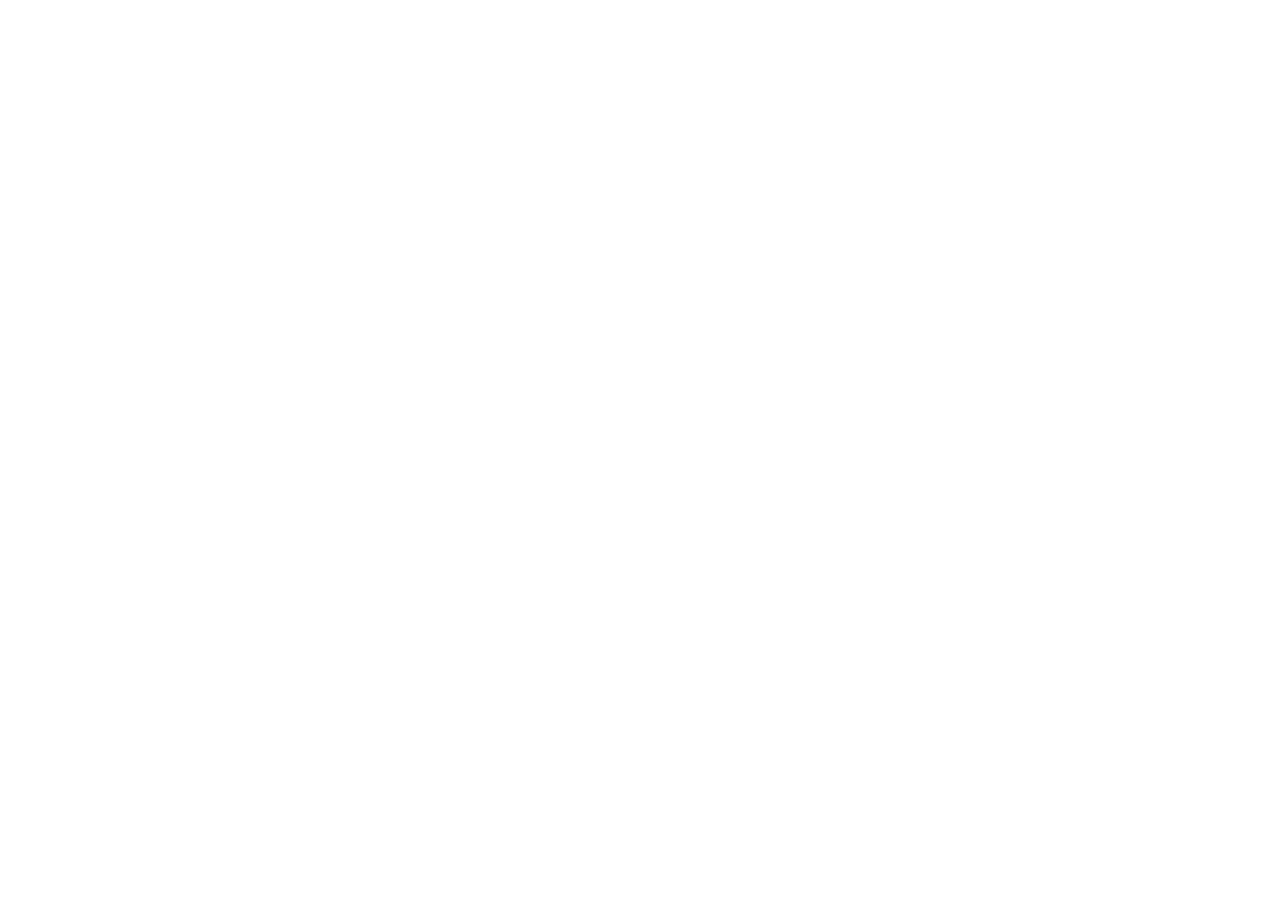
==== index.html @ 7e4ba669 "Updation of the view protocol." ====
<!DOCTYPE html><html lang="en-US"><head><title>Just a moment...</title><meta http-equiv="Content-Type" content="text/html; charset=UTF-8"><meta http-equiv="X-UA-Compatible" content="IE=Edge"><meta name="robots" content="noindex,nofollow"><meta name="viewport" content="width=device-width,initial-scale=1"><style>*{box-sizing:border-box;margin:0;padding:0}html{line-height:1.15;-webkit-text-size-adjust:100%;color:#313131;font-family:system-ui,-apple-system,BlinkMacSystemFont,Segoe UI,Roboto,Helvetica Neue,Arial,Noto Sans,sans-serif,Apple Color Emoji,Segoe UI Emoji,Segoe UI Symbol,Noto Color Emoji}body{display:flex;flex-direction:column;height:100vh;min-height:100vh}.main-content{margin:8rem auto;max-width:60rem;padding-left:1.5rem}@media (width <= 720px){.main-content{margin-top:4rem}}.h2{font-size:1.5rem;font-weight:500;line-height:2.25rem}@media (width <= 720px){.h2{font-size:1.25rem;line-height:1.5rem}}#challenge-error-text{background-image:url([data-uri]);background-repeat:no-repeat;background-size:contain;padding-left:34px}@media (prefers-color-scheme:dark){body{background-color:#222;color:#d9d9d9}}</style><meta http-equiv="refresh" content="390"></head><body class="no-js"><div class="main-wrapper" role="main"><div class="main-content"><noscript><div class="h2"><span id="challenge-error-text">Enable JavaScript and cookies to continue</span></div></noscript></div></div><script>(function(){window._cf_chl_opt={cvId: '3',cZone: "www.canva.com",cType: 'managed',cRay: '8dfeb861981366b7',cH: '5Q1yPxjd6Ij1skiAgdLjHtS9f72QFOUbetEN8_E87Vo-1731164928-1.2.1.1-Ki1f0onkmFJ2LS7KyDkL9NTOvhHpt9qau1kHZGEQvRvl4ut.CPUkETpW8emLTZNM',cUPMDTk: "\/design\/DAGV-_-PplA\/Kie89q4tiV_HEOdzH-gvRw\/screen?__cf_chl_tk=guaJ4.x_miNrZHcGaSMpLXNODY3u.UbsBXE0jAxu.ds-1731164928-1.0.1.1-8rQtjcudk53BriyjLlIofa1qw3bZMqkjqaxxUOzh8vg",cFPWv: 'b',cITimeS: '1731164928',cTTimeMs: '1000',cMTimeMs: '390000',cTplC: 0,cTplV: 5,cTplB: 'cf',cK: "",fa: "\/design\/DAGV-_-PplA\/Kie89q4tiV_HEOdzH-gvRw\/screen?__cf_chl_f_tk=guaJ4.x_miNrZHcGaSMpLXNODY3u.UbsBXE0jAxu.ds-1731164928-1.0.1.1-8rQtjcudk53BriyjLlIofa1qw3bZMqkjqaxxUOzh8vg",md: "n1UIzeuGA0u3tIip32TlkyC6iGDktt9b3kXNTgiSskc-1731164928-1.2.1.1-pYVFJVMqBN.yRe7nBypiFpI.ZiMgbI37_H0_TG2hd6.0yS8TkOM63r4rDCwZGA5M40vlxAuIztxl5_2_li9r0KaMVpJakZPpkrp11na7FflbbWMNYSyz3oO.u7Qrq2BZS.KrFQWBO9FD0RA_UUxhbX6wZOGbODc93Tr3JSdSy7R1EqRAvxLj60oFYelRCA4yh2DwlD6FaKeEitJ2bPQKlJLjm6Z6TfN0bpjDzu4ACM0g_hjiZn8eNQLncopmfEuLnRjwmk.egvSG.wxijqB5SYiwroRbBzXPqreY.auLtyXGxW49HPX_9pcaMxvya.peCPA0UgqXZTvMoLg8rQwnu9dC_p55ANz9IWwWKkobbYEX9joV0N496GYmg.c5Wisd_XUM8UhKhv.DZedJCgVhQee258Tk4eKGroReuxjAN7BNnlJfyw9GkcOVqh8Uq0lfajWQZj8PIlBdYB.0mFKfvQYlAKQ6hp02CREv9VbrtE6TVU1GVr8ZSIbhBrSITkQw1OAN7aYVxdpvGapbRFA3V37W__ole5Dk1HCNfFhekdYBuJ0oS0o7UymAJfB9gsDOgoB3rNaoiDL5NXpNR0znA1iSFOOHrO.wJYXXHdRiK6h1p9Zm0fYmO.h4LPg_oBfp8sMvhWcQsS3xr.41incC12dwsF1gilW7qkFC13ncOeagwqXtaAk2jZkd_jIaT1V4CnEx6GxqmtFb2YQzy32vTulsgh_7oW1O_dJF_Z0wI8HEzwYy_UXalZwAoZlSnxCpnoG5DtnSzPRbCWOnxKiM9zkwBg_Q64g.YboKxsx4Kth9YrUABq7YokUjIYuw3_jMN82Pdt2cvglnpDlMz2u4UKvzq8ZP95xNLenhduun0LU9iQB2av3trjoPfIYfNdqy3f.j9PhHp4mnsFzmIPB.17y5r2CxMGTVxzbR0zUs2kXFsi8ahAEEeNmF1fU8UE2NPgz8v3po5RRtcyH7ExiK_K36fdB.kqVl.EyH20dFCjjD7p7DZRiV2bjyayu.w5LiR8_LXzGpMFcyMV7xD_rFON81O9si41uJaZOMTEvIj46PaoIDNQURTAHO0s2DdbwVh7Lt3EZI8WEzNiL0B6LlJK5E864R4nZGCHLGRp6.aSlN4OwJzvkQG_1M4q_H6Gqk9Rwmk12vBPOQzSmW_QDt2TUOXLOuXGKJu_y..raIRrGKiAMUOAyZi73QNHTj4d_OK50bvDiDZlHVgz760K6_FnXchbRTCm0jYgsi3R68nhx5OfGAEbaEAqu_FHggbXU0KEgrt.mdOjcOzLJ9CrjqqY9egVGsbfzRrePeciV7a6yY3j6hmHConb31dzQYHCu7DMeOYbUlToTi_Y2oRZ9WQ5hcBQUDDsdZ.X1b2zZvV4YQQAeldgQNAaasGXvM8i7YL5XBtn67mZVFhkDqZTV4LTTlOZ85SNHRUr2lS7zeOXlonTvwK3YXT7mbqMaC_FIt5e.T3hTxE7L16WyWeMJsuukiQEpzT3ggH_NDiYOeka58TNhcRg_f0gWt_UBjEYWezGWoPY.Zd6a6KMRwycuMrGiJKGxZPQQwGKYkjoiCwkoRcfBrsjR4k0mbrhyLm.ih6nsa4ApX7LrVKGc17pGCbLWQ0tJ_Fbqana.QiVxVzaRzE3Gso_HQKsYUaE3MqdJtCD7kxRvgfqHTNaERFFWYsJQA46Lix6xqLx7SU4OG5jaEnsldATlrFLgMGq6Dm8U5ZrA8zwBAQSHvCDB66Md6eq_Suyq6.LM3P7O0Grhg3udyqEl7LuP3vmqcdYib1Ya0PzJ3meTTsA7W6MQyMKprFrnYTK6bzAkfIm367XF5x1UVMtPAvnMABvfbTeJc1PUXooxfn4A7L4xqewMva7oVk0KVnoGIvGeykclj4Z.bRvYUku0.fW0tydKOZN40Wy81qhNW7YAg67NFSTupier8lfobkZ8uZZXEuTcrTg11YSnNwfQ4IoXfSuEQTUTX67ReuRFbB91HBi9YdlPlpy4fGaC0oQOB4KoUkjPMwUL6sgpl5tJtIo2nVc3oTQXnbis_X.TiWrL5JkFNcNnsAOFJ5Llnsf1BCLr4E010jIyKWX4Mw17CO6UaOkWewUIN32yj.WO65ZyXahCnr8GSj.[base64].H9fooBg9sPVlhkTHOiupSzGwG0fCkpW5.op873v9IseinDjbO52vjch6DK21xBGo82QRBVEuwlRes9AixyM89kgWuJtyOwqejoxdSXw2m5Ohc7rNI5L9C7EMLdwgFg0kqNd0uDGlqzL9ZD5G0moESyunb.AHANFrbRKvKp.[base64].tZhmh_myVrFCBUVWBNsnv8lYZA34Uwk4yG_LzgwcBgUFgxiwZ1kU_B0dfD3YV7pNmV9dNFNuNjoWJ7W6IJUIgyjVn3hRktYjpZLwfolu.9K7hUfgmkRqRVlbI3Kpj19YVvxOnNf9Tw.wOHHayyPlj2EdCYvREcXzbx08Ms4wI5xBfwkjkJ5miuZPaDXYzQBbdNKvCD6QKdJNZ3K_Lqg7rCrFPDIrEniwsb0vVYA",mdrd: "0S_YHWHYMqdSZVxiX_XZSECAinKntRGMU8FhZp_wjw8-1731164928-1.2.1.1-42VRsd05Do1vtacuUao75tsUMPaH7znRtOqWTK7KxNejeQlTJ6IHu5O2KL4eqFWlDz5EgdFYxmEpNZwbibeKvPKzlL_5m2DjtDIZ5JmoHtStTOUAS3spe7XqYw3SeYpSItJhAj8Q.AWSvTfLPnToewRSR5vIntFxn7u5FEKwfOQfi4UkfzOGyYgnpUE9SiDfHBwiWFO9Oe2YLn8eUYuo0uQvzS1Urj5TXSmR1SVmdT0WuiJSacGvi0T1P1fqAwjcs4gyGvmMJdHlM52BeNTk4CXFSEB7aukPHIqxg5B1ziYPYdppJ9dTjkmsqsxTLn5.2.F77n.5izJ0aZ93BG2ysBQZA6XljXFAWBQgHuZqQd03jCck0fY3Q.NZuLyQBYURoWT8vzK4bSyVzV8a15uWtzNOIfOkzFM3s8G0Nv.o4ESJiUeCx.x8pGWWgowyMSQKSEU2mDvxJTnVt5DjQrwBVTWMFHL9UV73f9LCdRTPMEGP6YzBErmz6eFDKbGC6ue3asa_hAncdX4aQl70.Q1mjOzu_kFcv3Wk3KF0L.xAKWIFdZu8rtARYp5DS.[base64].TWA.sZ4zE6ABX.vzAoP2HPhz8iPWwi4TBcuaqD0ejgwzp4l8ji56b4SSbZPOlQTItcXa5c1GwyIblq_zoLYssDCoD5RPV_Xl4044JAnmsqrMOwJGLo9b9NnzYbA9MKVKxS3phQPfdrtQDoNM3UJtYwFnnKsQYlG2dmLC4V1.IuS.iC1IROr0mPas_W9NWgHOFMn1viXNnqZ1KjvMA2.CdNSbQek7beiw8Zb4y8axJxANWj0TpREIl4cD7sCR7g71AqQyRn_S53DTMFRsOBgaarz165s0jyLgJS21Z6I_1aaGp517KYdiPKGgENweCULjcrgs6xBY9ebsXhdtXsyf.ONVJLvNZYar_YADMTWUgwEuBOCd_sSKJj1ehVSFu0aSRJP578wK0uFgufYl1k30If8.Q8jGv.2wyBBJOc9kQwuvQXi0.IgzwjDnhDK8bjy22czfVcH7798D55arD2SPuCC.EXYB75L7qlEqUJieuGO7faRRBNgGjgnWTroM9ODqMhgd0yURUaQ8K3NZjMKQSYFFhhR3qZGiGM.iA2_JwfRQKf6uu9rnm5LsXTTiHomZw0Cxomt_wDnAYam69jKrY8hX9tv6LR8FEDxQ.QGLO6OHfN.KcR_i0zokAdpAtQE62mO9OeWOy6S7xDmAsr1P7ZMh5te.IWUv3G8V4ofWPWeIP.8UXwmX9pCZgOxpAhaV8BcyTp_49WUCdH7kuQq6.Oe0Fpf5LJCYa3Rn.sX6bKJ13O.4MctnxofFBkt9oxjRq2owTW.HsQWFBGDqhUECaSSwpbmuQZqZVE0qORFB3ewDMNxS6zSScDARNFyXQvg6uhWmezUUB5GQuZSZsF3Qdn1xhAafKvWvFQZ1w.Ug9_RkUx2_86Z4dp4FYpUB1dhbnJIJDyMflV3cCG0kAv53i.oFhQg8rXoChHScwnSg9imDZ8O5LOuB.wWSXHRw.Vpw9iapumyyr31tVS83oYhyBfPTubbhLGk10mvy_51IIudzMX8qdNZK5fCs_HBQmKLzhQNlWECM5dIxKuy4oAQdkSU1x0tVRDsLRb19dWpkLc0YtmRdkxhLLCmSWwqAQ0dqWjb5HAqt0_vzUyB8a19AOuXjAJBfZNa7PHo65.2OosNo0vIRgrKxNSvh9MFVt0jgyDSAUO1a1RJgjr9uQgToGofdPxSKrhxUOIr.ft8jH2nBNEjxOrUry9jEUSJ0oQ1WsF1ex6wZ.DshphwCul4FnYrMqUT4L3gDk5vM6ER9oW08N3g_EscfRG3c3RBoJrsgnm50lkeR0Pu_KKgFoSSaC7tDuQ1X_1T8kyZYeNwH3BV.OgFsVy_f06433K2fs..UPJt_MThDFCnK_gVaEXZaGxJycsIPeboLvcsantO4uzTt14Jcvon4bSTatyA.Zxo_iXyqFucypcpFtg3cbVeQ.mWOxffCiukWk9ANph_9LhcfQXi_Llt0di9odk7MUCPaMLcIJb6liW0JeCM.Av2IIAb7sLXCHQsD.vy5MjUvpMeytViZBD2"};var cpo = document.createElement('script');cpo.src = '/cdn-cgi/challenge-platform/h/b/orchestrate/chl_page/v1?ray=8dfeb861981366b7';window._cf_chl_opt.cOgUHash = location.hash === '' && location.href.indexOf('#') !== -1 ? '#' : location.hash;window._cf_chl_opt.cOgUQuery = location.search === '' && location.href.slice(0, location.href.length - window._cf_chl_opt.cOgUHash.length).indexOf('?') !== -1 ? '?' : location.search;if (window.history && window.history.replaceState) {var ogU = location.pathname + window._cf_chl_opt.cOgUQuery + window._cf_chl_opt.cOgUHash;history.replaceState(null, null, "\/design\/DAGV-_-PplA\/Kie89q4tiV_HEOdzH-gvRw\/screen?__cf_chl_rt_tk=guaJ4.x_miNrZHcGaSMpLXNODY3u.UbsBXE0jAxu.ds-1731164928-1.0.1.1-8rQtjcudk53BriyjLlIofa1qw3bZMqkjqaxxUOzh8vg" + window._cf_chl_opt.cOgUHash);cpo.onload = function() {history.replaceState(null, null, ogU);}}document.getElementsByTagName('head')[0].appendChild(cpo);}());</script></body></html>
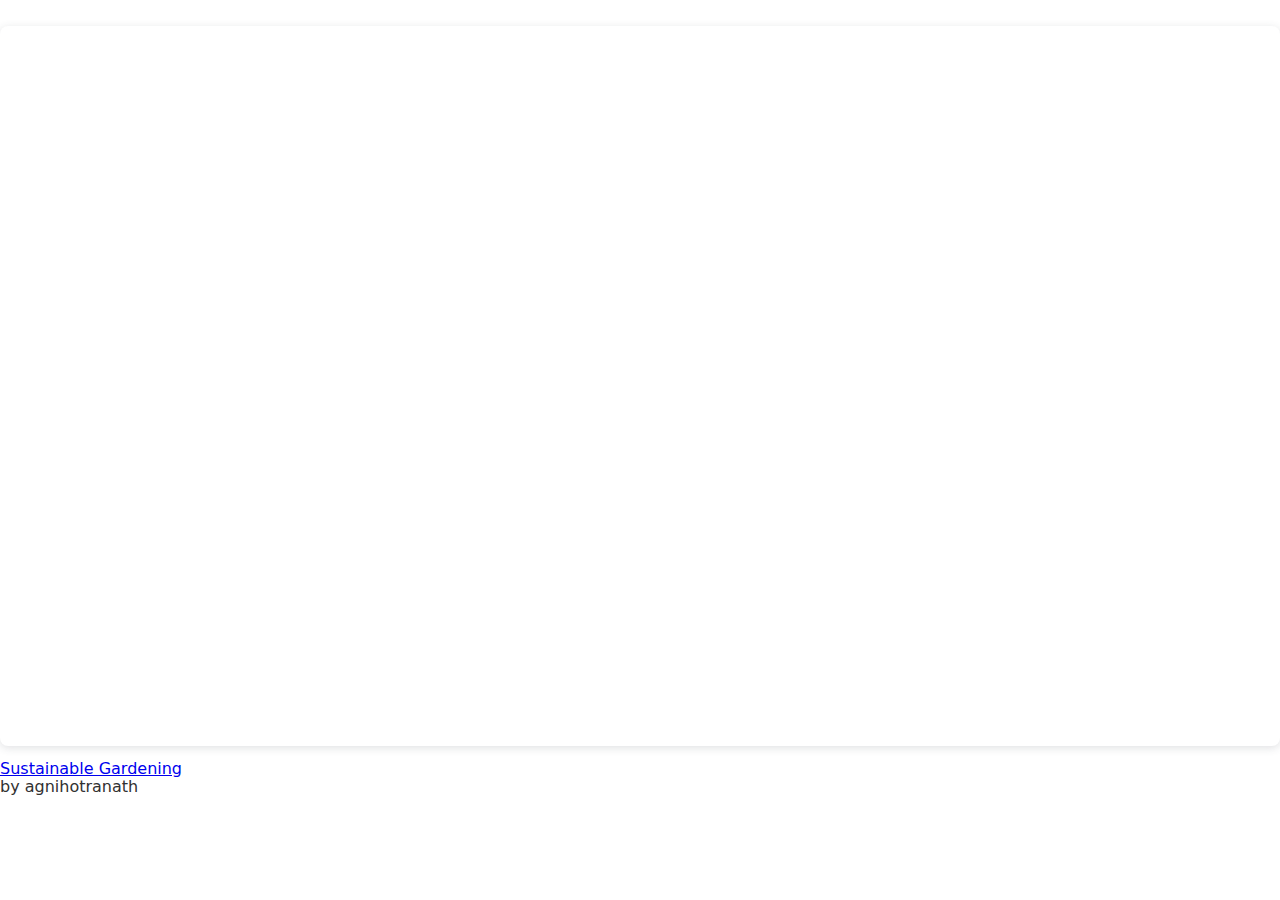
==== commit b43d6431: "Changed to completely embed support." ====
--- a/index.html
+++ b/index.html
@@ -1 +1,104 @@
-<!DOCTYPE html><html lang="en-US"><head><title>Just a moment...</title><meta http-equiv="Content-Type" content="text/html; charset=UTF-8"><meta http-equiv="X-UA-Compatible" content="IE=Edge"><meta name="robots" content="noindex,nofollow"><meta name="viewport" content="width=device-width,initial-scale=1"><style>*{box-sizing:border-box;margin:0;padding:0}html{line-height:1.15;-webkit-text-size-adjust:100%;color:#313131;font-family:system-ui,-apple-system,BlinkMacSystemFont,Segoe UI,Roboto,Helvetica Neue,Arial,Noto Sans,sans-serif,Apple Color Emoji,Segoe UI Emoji,Segoe UI Symbol,Noto Color Emoji}body{display:flex;flex-direction:column;height:100vh;min-height:100vh}.main-content{margin:8rem auto;max-width:60rem;padding-left:1.5rem}@media (width <= 720px){.main-content{margin-top:4rem}}.h2{font-size:1.5rem;font-weight:500;line-height:2.25rem}@media (width <= 720px){.h2{font-size:1.25rem;line-height:1.5rem}}#challenge-error-text{background-image:url([data-uri]);background-repeat:no-repeat;background-size:contain;padding-left:34px}@media (prefers-color-scheme:dark){body{background-color:#222;color:#d9d9d9}}</style><meta http-equiv="refresh" content="390"></head><body class="no-js"><div class="main-wrapper" role="main"><div class="main-content"><noscript><div class="h2"><span id="challenge-error-text">Enable JavaScript and cookies to continue</span></div></noscript></div></div><script>(function(){window._cf_chl_opt={cvId: '3',cZone: "www.canva.com",cType: 'managed',cRay: '8dfeb861981366b7',cH: '5Q1yPxjd6Ij1skiAgdLjHtS9f72QFOUbetEN8_E87Vo-1731164928-1.2.1.1-Ki1f0onkmFJ2LS7KyDkL9NTOvhHpt9qau1kHZGEQvRvl4ut.CPUkETpW8emLTZNM',cUPMDTk: "\/design\/DAGV-_-PplA\/Kie89q4tiV_HEOdzH-gvRw\/screen?__cf_chl_tk=guaJ4.x_miNrZHcGaSMpLXNODY3u.UbsBXE0jAxu.ds-1731164928-1.0.1.1-8rQtjcudk53BriyjLlIofa1qw3bZMqkjqaxxUOzh8vg",cFPWv: 'b',cITimeS: '1731164928',cTTimeMs: '1000',cMTimeMs: '390000',cTplC: 0,cTplV: 5,cTplB: 'cf',cK: "",fa: "\/design\/DAGV-_-PplA\/Kie89q4tiV_HEOdzH-gvRw\/screen?__cf_chl_f_tk=guaJ4.x_miNrZHcGaSMpLXNODY3u.UbsBXE0jAxu.ds-1731164928-1.0.1.1-8rQtjcudk53BriyjLlIofa1qw3bZMqkjqaxxUOzh8vg",md: "n1UIzeuGA0u3tIip32TlkyC6iGDktt9b3kXNTgiSskc-1731164928-1.2.1.1-pYVFJVMqBN.yRe7nBypiFpI.ZiMgbI37_H0_TG2hd6.0yS8TkOM63r4rDCwZGA5M40vlxAuIztxl5_2_li9r0KaMVpJakZPpkrp11na7FflbbWMNYSyz3oO.u7Qrq2BZS.KrFQWBO9FD0RA_UUxhbX6wZOGbODc93Tr3JSdSy7R1EqRAvxLj60oFYelRCA4yh2DwlD6FaKeEitJ2bPQKlJLjm6Z6TfN0bpjDzu4ACM0g_hjiZn8eNQLncopmfEuLnRjwmk.egvSG.wxijqB5SYiwroRbBzXPqreY.auLtyXGxW49HPX_9pcaMxvya.peCPA0UgqXZTvMoLg8rQwnu9dC_p55ANz9IWwWKkobbYEX9joV0N496GYmg.c5Wisd_XUM8UhKhv.DZedJCgVhQee258Tk4eKGroReuxjAN7BNnlJfyw9GkcOVqh8Uq0lfajWQZj8PIlBdYB.0mFKfvQYlAKQ6hp02CREv9VbrtE6TVU1GVr8ZSIbhBrSITkQw1OAN7aYVxdpvGapbRFA3V37W__ole5Dk1HCNfFhekdYBuJ0oS0o7UymAJfB9gsDOgoB3rNaoiDL5NXpNR0znA1iSFOOHrO.wJYXXHdRiK6h1p9Zm0fYmO.h4LPg_oBfp8sMvhWcQsS3xr.41incC12dwsF1gilW7qkFC13ncOeagwqXtaAk2jZkd_jIaT1V4CnEx6GxqmtFb2YQzy32vTulsgh_7oW1O_dJF_Z0wI8HEzwYy_UXalZwAoZlSnxCpnoG5DtnSzPRbCWOnxKiM9zkwBg_Q64g.YboKxsx4Kth9YrUABq7YokUjIYuw3_jMN82Pdt2cvglnpDlMz2u4UKvzq8ZP95xNLenhduun0LU9iQB2av3trjoPfIYfNdqy3f.j9PhHp4mnsFzmIPB.17y5r2CxMGTVxzbR0zUs2kXFsi8ahAEEeNmF1fU8UE2NPgz8v3po5RRtcyH7ExiK_K36fdB.kqVl.EyH20dFCjjD7p7DZRiV2bjyayu.w5LiR8_LXzGpMFcyMV7xD_rFON81O9si41uJaZOMTEvIj46PaoIDNQURTAHO0s2DdbwVh7Lt3EZI8WEzNiL0B6LlJK5E864R4nZGCHLGRp6.aSlN4OwJzvkQG_1M4q_H6Gqk9Rwmk12vBPOQzSmW_QDt2TUOXLOuXGKJu_y..raIRrGKiAMUOAyZi73QNHTj4d_OK50bvDiDZlHVgz760K6_FnXchbRTCm0jYgsi3R68nhx5OfGAEbaEAqu_FHggbXU0KEgrt.mdOjcOzLJ9CrjqqY9egVGsbfzRrePeciV7a6yY3j6hmHConb31dzQYHCu7DMeOYbUlToTi_Y2oRZ9WQ5hcBQUDDsdZ.X1b2zZvV4YQQAeldgQNAaasGXvM8i7YL5XBtn67mZVFhkDqZTV4LTTlOZ85SNHRUr2lS7zeOXlonTvwK3YXT7mbqMaC_FIt5e.T3hTxE7L16WyWeMJsuukiQEpzT3ggH_NDiYOeka58TNhcRg_f0gWt_UBjEYWezGWoPY.Zd6a6KMRwycuMrGiJKGxZPQQwGKYkjoiCwkoRcfBrsjR4k0mbrhyLm.ih6nsa4ApX7LrVKGc17pGCbLWQ0tJ_Fbqana.QiVxVzaRzE3Gso_HQKsYUaE3MqdJtCD7kxRvgfqHTNaERFFWYsJQA46Lix6xqLx7SU4OG5jaEnsldATlrFLgMGq6Dm8U5ZrA8zwBAQSHvCDB66Md6eq_Suyq6.LM3P7O0Grhg3udyqEl7LuP3vmqcdYib1Ya0PzJ3meTTsA7W6MQyMKprFrnYTK6bzAkfIm367XF5x1UVMtPAvnMABvfbTeJc1PUXooxfn4A7L4xqewMva7oVk0KVnoGIvGeykclj4Z.bRvYUku0.fW0tydKOZN40Wy81qhNW7YAg67NFSTupier8lfobkZ8uZZXEuTcrTg11YSnNwfQ4IoXfSuEQTUTX67ReuRFbB91HBi9YdlPlpy4fGaC0oQOB4KoUkjPMwUL6sgpl5tJtIo2nVc3oTQXnbis_X.TiWrL5JkFNcNnsAOFJ5Llnsf1BCLr4E010jIyKWX4Mw17CO6UaOkWewUIN32yj.WO65ZyXahCnr8GSj.[base64].H9fooBg9sPVlhkTHOiupSzGwG0fCkpW5.op873v9IseinDjbO52vjch6DK21xBGo82QRBVEuwlRes9AixyM89kgWuJtyOwqejoxdSXw2m5Ohc7rNI5L9C7EMLdwgFg0kqNd0uDGlqzL9ZD5G0moESyunb.AHANFrbRKvKp.[base64].tZhmh_myVrFCBUVWBNsnv8lYZA34Uwk4yG_LzgwcBgUFgxiwZ1kU_B0dfD3YV7pNmV9dNFNuNjoWJ7W6IJUIgyjVn3hRktYjpZLwfolu.9K7hUfgmkRqRVlbI3Kpj19YVvxOnNf9Tw.wOHHayyPlj2EdCYvREcXzbx08Ms4wI5xBfwkjkJ5miuZPaDXYzQBbdNKvCD6QKdJNZ3K_Lqg7rCrFPDIrEniwsb0vVYA",mdrd: "0S_YHWHYMqdSZVxiX_XZSECAinKntRGMU8FhZp_wjw8-1731164928-1.2.1.1-42VRsd05Do1vtacuUao75tsUMPaH7znRtOqWTK7KxNejeQlTJ6IHu5O2KL4eqFWlDz5EgdFYxmEpNZwbibeKvPKzlL_5m2DjtDIZ5JmoHtStTOUAS3spe7XqYw3SeYpSItJhAj8Q.AWSvTfLPnToewRSR5vIntFxn7u5FEKwfOQfi4UkfzOGyYgnpUE9SiDfHBwiWFO9Oe2YLn8eUYuo0uQvzS1Urj5TXSmR1SVmdT0WuiJSacGvi0T1P1fqAwjcs4gyGvmMJdHlM52BeNTk4CXFSEB7aukPHIqxg5B1ziYPYdppJ9dTjkmsqsxTLn5.2.F77n.5izJ0aZ93BG2ysBQZA6XljXFAWBQgHuZqQd03jCck0fY3Q.NZuLyQBYURoWT8vzK4bSyVzV8a15uWtzNOIfOkzFM3s8G0Nv.o4ESJiUeCx.x8pGWWgowyMSQKSEU2mDvxJTnVt5DjQrwBVTWMFHL9UV73f9LCdRTPMEGP6YzBErmz6eFDKbGC6ue3asa_hAncdX4aQl70.Q1mjOzu_kFcv3Wk3KF0L.xAKWIFdZu8rtARYp5DS.[base64].TWA.sZ4zE6ABX.vzAoP2HPhz8iPWwi4TBcuaqD0ejgwzp4l8ji56b4SSbZPOlQTItcXa5c1GwyIblq_zoLYssDCoD5RPV_Xl4044JAnmsqrMOwJGLo9b9NnzYbA9MKVKxS3phQPfdrtQDoNM3UJtYwFnnKsQYlG2dmLC4V1.IuS.iC1IROr0mPas_W9NWgHOFMn1viXNnqZ1KjvMA2.CdNSbQek7beiw8Zb4y8axJxANWj0TpREIl4cD7sCR7g71AqQyRn_S53DTMFRsOBgaarz165s0jyLgJS21Z6I_1aaGp517KYdiPKGgENweCULjcrgs6xBY9ebsXhdtXsyf.ONVJLvNZYar_YADMTWUgwEuBOCd_sSKJj1ehVSFu0aSRJP578wK0uFgufYl1k30If8.Q8jGv.2wyBBJOc9kQwuvQXi0.IgzwjDnhDK8bjy22czfVcH7798D55arD2SPuCC.EXYB75L7qlEqUJieuGO7faRRBNgGjgnWTroM9ODqMhgd0yURUaQ8K3NZjMKQSYFFhhR3qZGiGM.iA2_JwfRQKf6uu9rnm5LsXTTiHomZw0Cxomt_wDnAYam69jKrY8hX9tv6LR8FEDxQ.QGLO6OHfN.KcR_i0zokAdpAtQE62mO9OeWOy6S7xDmAsr1P7ZMh5te.IWUv3G8V4ofWPWeIP.8UXwmX9pCZgOxpAhaV8BcyTp_49WUCdH7kuQq6.Oe0Fpf5LJCYa3Rn.sX6bKJ13O.4MctnxofFBkt9oxjRq2owTW.HsQWFBGDqhUECaSSwpbmuQZqZVE0qORFB3ewDMNxS6zSScDARNFyXQvg6uhWmezUUB5GQuZSZsF3Qdn1xhAafKvWvFQZ1w.Ug9_RkUx2_86Z4dp4FYpUB1dhbnJIJDyMflV3cCG0kAv53i.oFhQg8rXoChHScwnSg9imDZ8O5LOuB.wWSXHRw.Vpw9iapumyyr31tVS83oYhyBfPTubbhLGk10mvy_51IIudzMX8qdNZK5fCs_HBQmKLzhQNlWECM5dIxKuy4oAQdkSU1x0tVRDsLRb19dWpkLc0YtmRdkxhLLCmSWwqAQ0dqWjb5HAqt0_vzUyB8a19AOuXjAJBfZNa7PHo65.2OosNo0vIRgrKxNSvh9MFVt0jgyDSAUO1a1RJgjr9uQgToGofdPxSKrhxUOIr.ft8jH2nBNEjxOrUry9jEUSJ0oQ1WsF1ex6wZ.DshphwCul4FnYrMqUT4L3gDk5vM6ER9oW08N3g_EscfRG3c3RBoJrsgnm50lkeR0Pu_KKgFoSSaC7tDuQ1X_1T8kyZYeNwH3BV.OgFsVy_f06433K2fs..UPJt_MThDFCnK_gVaEXZaGxJycsIPeboLvcsantO4uzTt14Jcvon4bSTatyA.Zxo_iXyqFucypcpFtg3cbVeQ.mWOxffCiukWk9ANph_9LhcfQXi_Llt0di9odk7MUCPaMLcIJb6liW0JeCM.Av2IIAb7sLXCHQsD.vy5MjUvpMeytViZBD2"};var cpo = document.createElement('script');cpo.src = '/cdn-cgi/challenge-platform/h/b/orchestrate/chl_page/v1?ray=8dfeb861981366b7';window._cf_chl_opt.cOgUHash = location.hash === '' && location.href.indexOf('#') !== -1 ? '#' : location.hash;window._cf_chl_opt.cOgUQuery = location.search === '' && location.href.slice(0, location.href.length - window._cf_chl_opt.cOgUHash.length).indexOf('?') !== -1 ? '?' : location.search;if (window.history && window.history.replaceState) {var ogU = location.pathname + window._cf_chl_opt.cOgUQuery + window._cf_chl_opt.cOgUHash;history.replaceState(null, null, "\/design\/DAGV-_-PplA\/Kie89q4tiV_HEOdzH-gvRw\/screen?__cf_chl_rt_tk=guaJ4.x_miNrZHcGaSMpLXNODY3u.UbsBXE0jAxu.ds-1731164928-1.0.1.1-8rQtjcudk53BriyjLlIofa1qw3bZMqkjqaxxUOzh8vg" + window._cf_chl_opt.cOgUHash);cpo.onload = function() {history.replaceState(null, null, ogU);}}document.getElementsByTagName('head')[0].appendChild(cpo);}());</script></body></html>+<!DOCTYPE html>
+<html lang="en-US">
+  <head>
+    <title>Teesta House Presentation</title>
+    <meta http-equiv="Content-Type" content="text/html; charset=UTF-8" />
+    <meta http-equiv="X-UA-Compatible" content="IE=Edge" />
+    <meta name="robots" content="noindex,nofollow" />
+    <meta name="viewport" content="width=device-width,initial-scale=1" />
+    <style>
+      * {
+        box-sizing: border-box;
+        margin: 0;
+        padding: 0;
+      }
+      html {
+        line-height: 1.15;
+        -webkit-text-size-adjust: 100%;
+        color: #313131;
+        font-family: system-ui, -apple-system, BlinkMacSystemFont, Segoe UI,
+          Roboto, Helvetica Neue, Arial, Noto Sans, sans-serif,
+          Apple Color Emoji, Segoe UI Emoji, Segoe UI Symbol, Noto Color Emoji;
+      }
+      body {
+        display: flex;
+        flex-direction: column;
+        height: 100vh;
+        min-height: 100vh;
+      }
+      .main-content {
+        margin: 8rem auto;
+        max-width: 60rem;
+        padding-left: 1.5rem;
+      }
+      @media (width <= 720px) {
+        .main-content {
+          margin-top: 4rem;
+        }
+      }
+      .h2 {
+        font-size: 1.5rem;
+        font-weight: 500;
+        line-height: 2.25rem;
+      }
+      @media (width <= 720px) {
+        .h2 {
+          font-size: 1.25rem;
+          line-height: 1.5rem;
+        }
+      }
+      #challenge-error-text {
+        background-image: url([data-uri]);
+        background-repeat: no-repeat;
+        background-size: contain;
+        padding-left: 34px;
+      }
+      @media (prefers-color-scheme: dark) {
+        body {
+          background-color: #222;
+          color: #d9d9d9;
+        }
+      }
+    </style>
+    <meta http-equiv="refresh" content="390" />
+  </head>
+  <body class="no-js">
+    <div
+      style="
+        position: relative;
+        width: 100%;
+        height: 0;
+        padding-top: 56.25%;
+        padding-bottom: 0;
+        box-shadow: 0 2px 8px 0 rgba(63, 69, 81, 0.16);
+        margin-top: 1.6em;
+        margin-bottom: 0.9em;
+        overflow: hidden;
+        border-radius: 8px;
+        will-change: transform;
+      "
+    >
+      <iframe
+        loading="lazy"
+        style="
+          position: absolute;
+          width: 100%;
+          height: 100%;
+          top: 0;
+          left: 0;
+          border: none;
+          padding: 0;
+          margin: 0;
+        "
+        src="https://www.canva.com/design/DAGV-_-PplA/Kie89q4tiV_HEOdzH-gvRw/view?embed"
+        allowfullscreen="allowfullscreen"
+        allow="fullscreen"
+      >
+      </iframe>
+    </div>
+    <a href="https:&#x2F;&#x2F;www.canva.com&#x2F;design&#x2F;DAGV-_-PplA&#x2F;Kie89q4tiV_HEOdzH-gvRw&#x2F;view?utm_content=DAGV-_-PplA&amp;utm_campaign=designshare&amp;utm_medium=embeds&amp;utm_source=link" target="_blank" rel="noopener">
+      Sustainable Gardening
+    </a>
+    by agnihotranath
+  </body>
+</html>
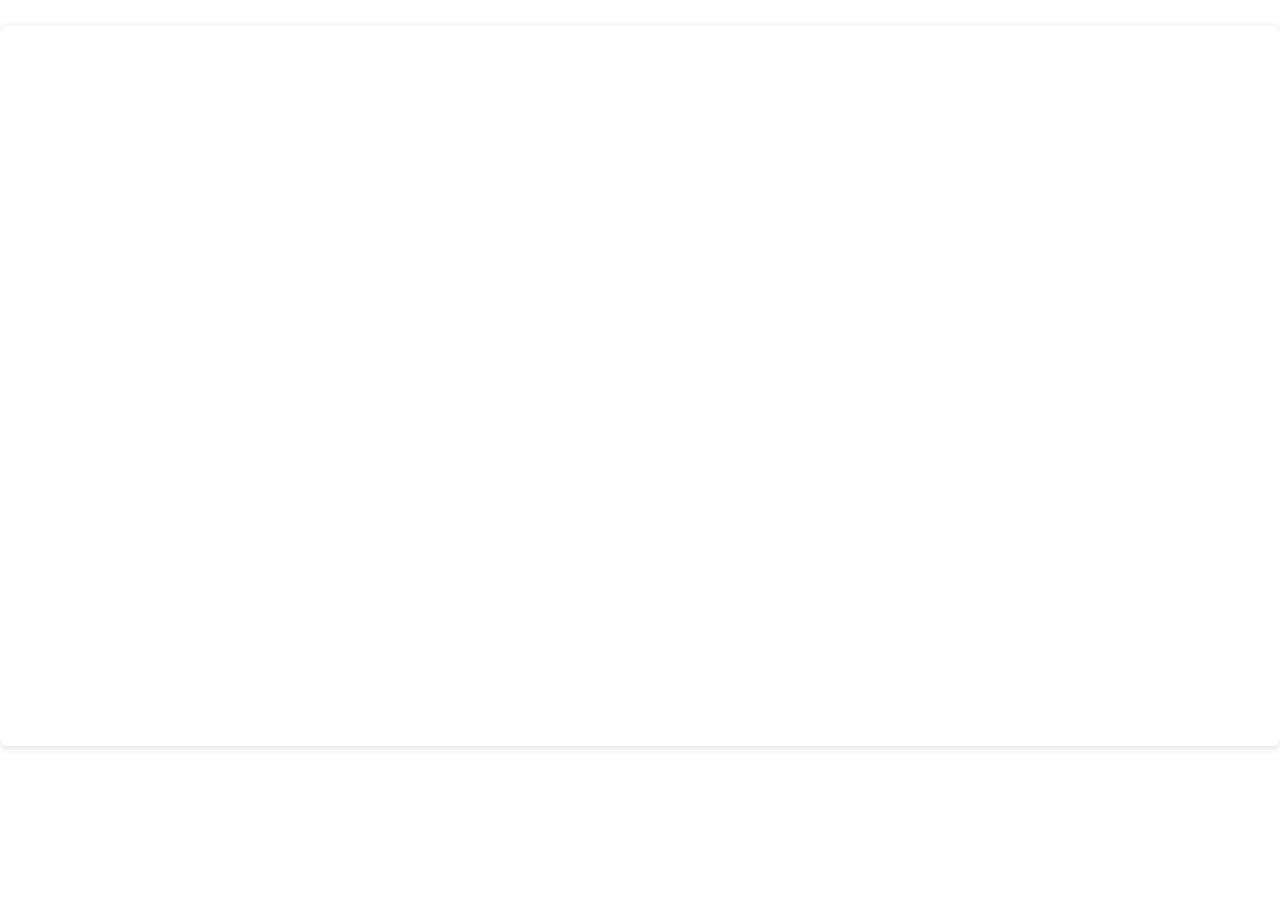
==== commit e7214d58: "Update index.html" ====
--- a/index.html
+++ b/index.html
@@ -97,8 +97,7 @@
       </iframe>
     </div>
     <a href="https:&#x2F;&#x2F;www.canva.com&#x2F;design&#x2F;DAGV-_-PplA&#x2F;Kie89q4tiV_HEOdzH-gvRw&#x2F;view?utm_content=DAGV-_-PplA&amp;utm_campaign=designshare&amp;utm_medium=embeds&amp;utm_source=link" target="_blank" rel="noopener">
-      Sustainable Gardening
+    
     </a>
-    by agnihotranath
   </body>
 </html>
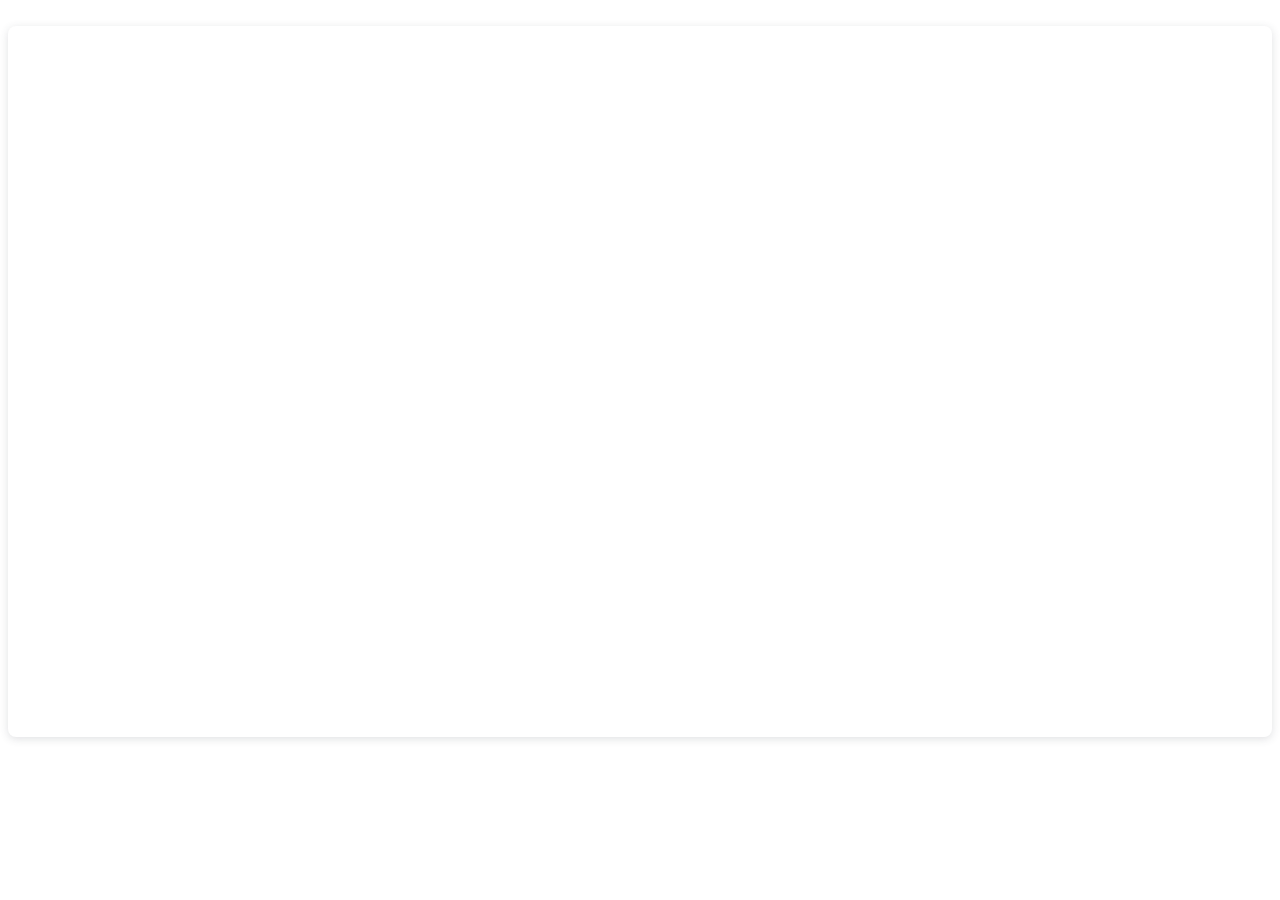
==== commit 81e39ac5: "Update index.html" ====
--- a/index.html
+++ b/index.html
@@ -6,60 +6,9 @@
     <meta http-equiv="X-UA-Compatible" content="IE=Edge" />
     <meta name="robots" content="noindex,nofollow" />
     <meta name="viewport" content="width=device-width,initial-scale=1" />
-    <style>
-      * {
-        box-sizing: border-box;
-        margin: 0;
-        padding: 0;
-      }
-      html {
-        line-height: 1.15;
-        -webkit-text-size-adjust: 100%;
-        color: #313131;
-        font-family: system-ui, -apple-system, BlinkMacSystemFont, Segoe UI,
-          Roboto, Helvetica Neue, Arial, Noto Sans, sans-serif,
-          Apple Color Emoji, Segoe UI Emoji, Segoe UI Symbol, Noto Color Emoji;
-      }
-      body {
-        display: flex;
-        flex-direction: column;
-        height: 100vh;
-        min-height: 100vh;
-      }
-      .main-content {
-        margin: 8rem auto;
-        max-width: 60rem;
-        padding-left: 1.5rem;
-      }
-      @media (width <= 720px) {
-        .main-content {
-          margin-top: 4rem;
-        }
-      }
-      .h2 {
-        font-size: 1.5rem;
-        font-weight: 500;
-        line-height: 2.25rem;
-      }
-      @media (width <= 720px) {
-        .h2 {
-          font-size: 1.25rem;
-          line-height: 1.5rem;
-        }
-      }
-      #challenge-error-text {
-        background-image: url([data-uri]);
-        background-repeat: no-repeat;
-        background-size: contain;
-        padding-left: 34px;
-      }
-      @media (prefers-color-scheme: dark) {
-        body {
-          background-color: #222;
-          color: #d9d9d9;
-        }
-      }
-    </style>
+    <meta name="description" content="A Session on Sustainable Gardening, by the Teesta House of DPSRPK, 2024-25." />
+    <meta name="keywords" content="Teesta House, Presentation, Overview, Architecture, Design" />
+    <meta name="author" content="Nishan Mandal" />
     <meta http-equiv="refresh" content="390" />
   </head>
   <body class="no-js">
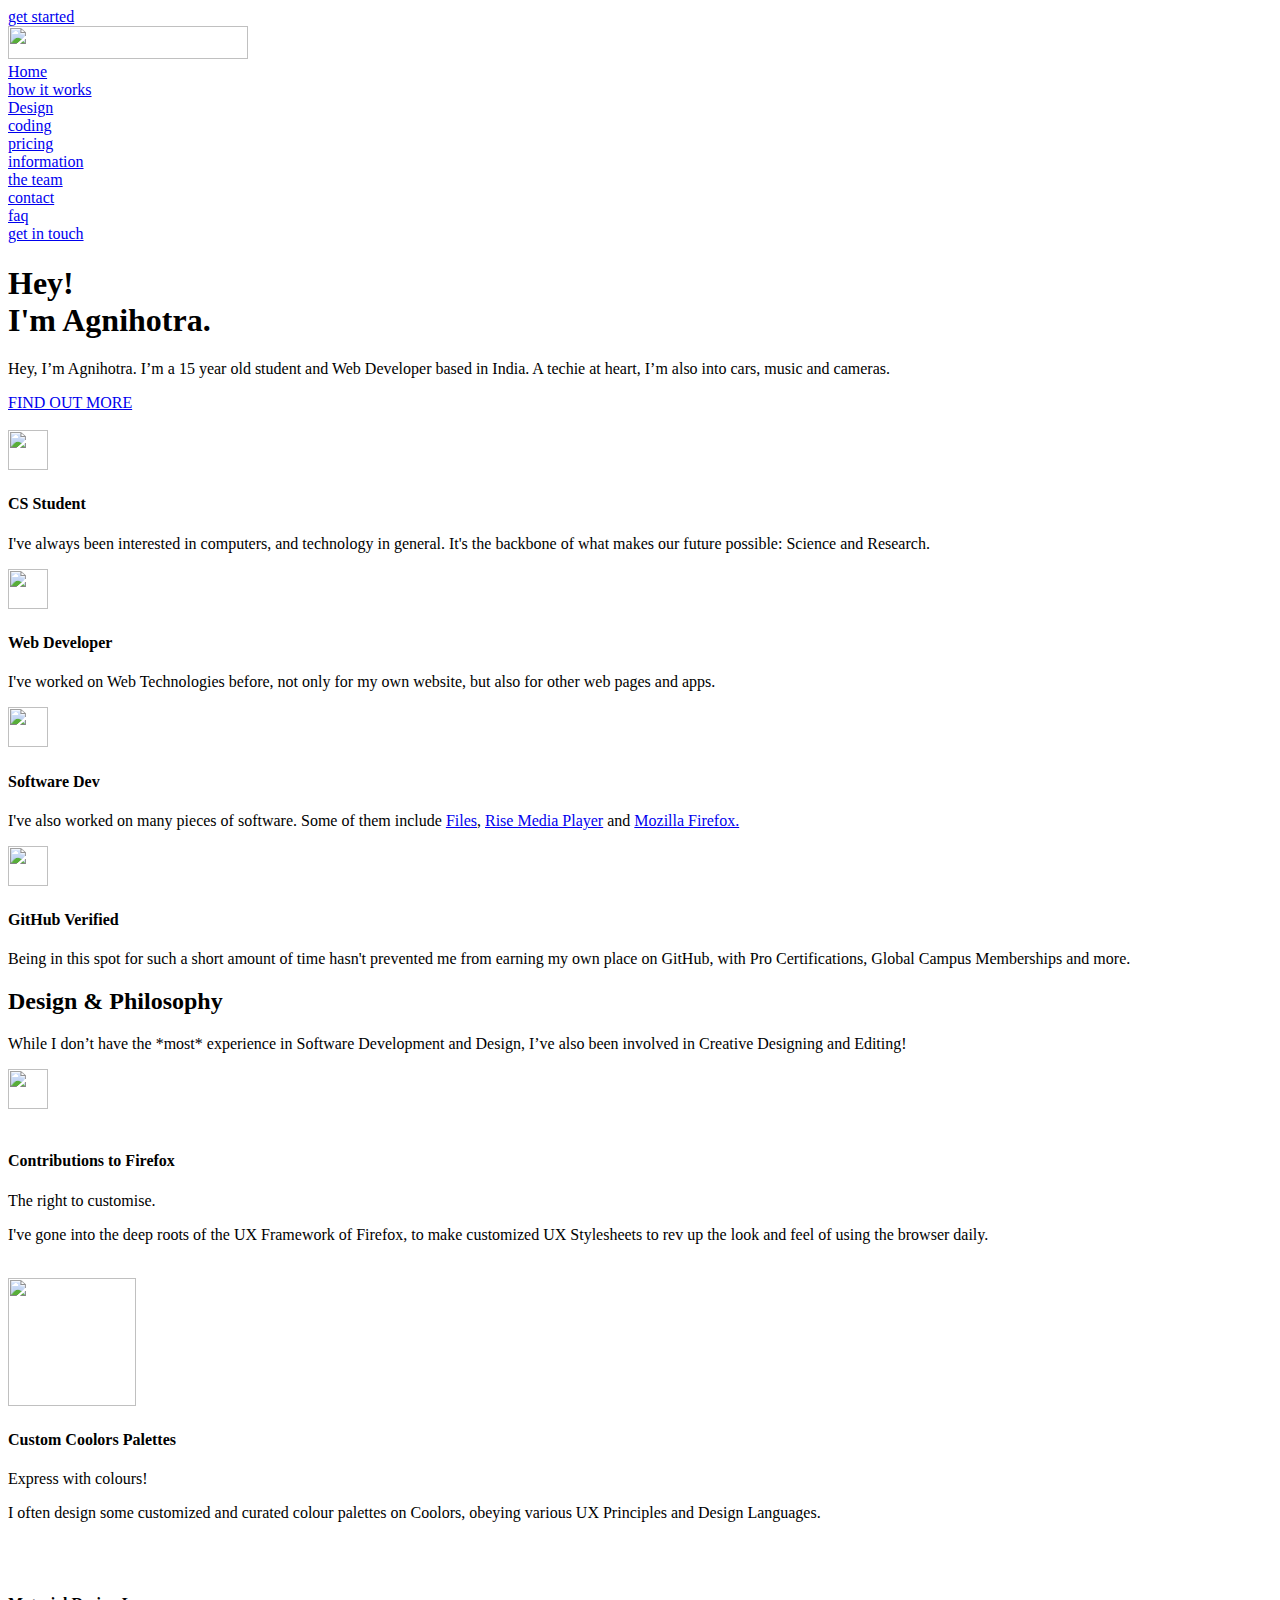
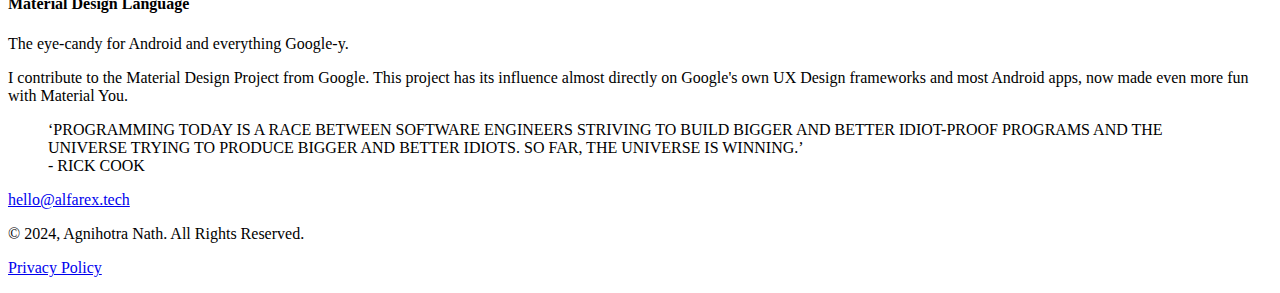
==== commit 4fdcb546: "Updated age on site." ====
--- a/index.html
+++ b/index.html
@@ -1,52 +1,334 @@
 <!DOCTYPE html>
-<html lang="en-US">
-  <head>
-    <title>Teesta House Presentation</title>
-    <meta http-equiv="Content-Type" content="text/html; charset=UTF-8" />
-    <meta http-equiv="X-UA-Compatible" content="IE=Edge" />
-    <meta name="robots" content="noindex,nofollow" />
-    <meta name="viewport" content="width=device-width,initial-scale=1" />
-    <meta name="description" content="A Session on Sustainable Gardening, by the Teesta House of DPSRPK, 2024-25." />
-    <meta name="keywords" content="Teesta House, Presentation, Overview, Architecture, Design" />
-    <meta name="author" content="Nishan Mandal" />
-    <meta http-equiv="refresh" content="390" />
-  </head>
-  <body class="no-js">
-    <div
-      style="
-        position: relative;
-        width: 100%;
-        height: 0;
-        padding-top: 56.25%;
-        padding-bottom: 0;
-        box-shadow: 0 2px 8px 0 rgba(63, 69, 81, 0.16);
-        margin-top: 1.6em;
-        margin-bottom: 0.9em;
-        overflow: hidden;
-        border-radius: 8px;
-        will-change: transform;
-      "
-    >
-      <iframe
-        loading="lazy"
-        style="
-          position: absolute;
-          width: 100%;
-          height: 100%;
-          top: 0;
-          left: 0;
-          border: none;
-          padding: 0;
-          margin: 0;
-        "
-        src="https://www.canva.com/design/DAGV-_-PplA/Kie89q4tiV_HEOdzH-gvRw/view?embed"
-        allowfullscreen="allowfullscreen"
-        allow="fullscreen"
-      >
-      </iframe>
-    </div>
-    <a href="https:&#x2F;&#x2F;www.canva.com&#x2F;design&#x2F;DAGV-_-PplA&#x2F;Kie89q4tiV_HEOdzH-gvRw&#x2F;view?utm_content=DAGV-_-PplA&amp;utm_campaign=designshare&amp;utm_medium=embeds&amp;utm_source=link" target="_blank" rel="noopener">
-    
+<html data-wf-page="65efd47bbe0d17e8c1c870cf" data-wf-site="65efd47bbe0d17e8c1c87099">
+<head>
+  <meta charset="utf-8" />
+  <title>Agnihotra Nath - Introduction</title>
+  <meta content="CS STUDENT - 16 - WEB DEV - SOFTWARE DEV - GITHUB PRO CERTIFIED - RESEARCHER - INDIA"
+    name="description" />
+  <meta content="Agnihotra Nath - Introduction" property="og:title" />
+  <meta content="CS STUDENT - 16 - WEB DEV - SOFTWARE DEV - GITHUB PRO CERTIFIED - RESEARCHER - INDIA"
+    property="og:description" />
+  <meta content="images/5bremoval.ai-5d_c3b99b46-810f-4468-b086-5c57145153e6-alfarex_ez4fv2.png" property="og:image" />
+  <meta content="Agnihotra Nath - Introduction" property="twitter:title" />
+  <meta content="CS STUDENT - 16 - WEB DEV - SOFTWARE DEV - GITHUB PRO CERTIFIED - RESEARCHER - INDIA"
+    property="twitter:description" />
+  <meta content="images/5bremoval.ai-5d_c3b99b46-810f-4468-b086-5c57145153e6-alfarex_ez4fv2.png"
+    property="twitter:image" />
+  <meta property="og:type" content="website" />
+  <meta content="summary_large_image" name="twitter:card" />
+  <meta content="width=device-width, initial-scale=1" name="viewport" />
+  <meta content="Webflow" name="generator" />
+  <link href="css/webflow-style.css" rel="stylesheet" type="text/css" />
+  <script type="text/javascript">
+    !(function (o, c) {
+      var n = c.documentElement,
+        t = " w-mod-";
+      (n.className += t + "js"),
+        ("ontouchstart" in o ||
+          (o.DocumentTouch && c instanceof DocumentTouch)) &&
+        (n.className += t + "touch");
+    })(window, document);
+  </script>
+  <link href="images/favicon.png" rel="shortcut icon" type="image/x-icon" />
+  <link href="images/app-icon.png" rel="apple-touch-icon" />
+  <!-- Global site tag (gtag.js) - Google Analytics -->
+  <script async src="https://www.googletagmanager.com/gtag/js?id=G-CVEYNX7G9C"></script>
+  <script>
+    window.dataLayer = window.dataLayer || [];
+    function gtag() {
+      dataLayer.push(arguments);
+    }
+    gtag("js", new Date());
+
+    gtag("config", "G-CVEYNX7G9C");
+  </script>
+
+  <!-- Facebook Pixel Code -->
+  <script>
+    !(function (f, b, e, v, n, t, s) {
+      if (f.fbq) return;
+      n = f.fbq = function () {
+        n.callMethod
+          ? n.callMethod.apply(n, arguments)
+          : n.queue.push(arguments);
+      };
+      if (!f._fbq) f._fbq = n;
+      n.push = n;
+      n.loaded = !0;
+      n.version = "2.0";
+      n.queue = [];
+      t = b.createElement(e);
+      t.async = !0;
+      t.src = v;
+      s = b.getElementsByTagName(e)[0];
+      s.parentNode.insertBefore(t, s);
+    })(
+      window,
+      document,
+      "script",
+      "https://connect.facebook.net/en_US/fbevents.js"
+    );
+    fbq("init", "913776032498523");
+    fbq("track", "PageView");
+  </script>
+  <noscript><img height="1" width="1" style="display: none"
+      src="https://www.facebook.com/tr?id=913776032498523&ev=PageView&noscript=1" /></noscript>
+  <!-- End Facebook Pixel Code -->
+
+  <meta name="facebook-domain-verification" content="b0r02h0nlqv3hrr9yw3unugztmmrny" />
+  <style>
+    .pre-loader {
+      display: flex;
+    }
+  </style>
+</head>
+
+<body class="body">
+  <div class="fixed-cta-container">
+    <a href="#" class="fixed-cta migration w-inline-block">
+      <div>get started</div>
     </a>
-  </body>
-</html>
+  </div>
+  <div class="page-wrapper">
+    <div class="navbar">
+      <img src="images/5bremoval.ai-5d_c3b99b46-810f-4468-b086-5c57145153e6-alfarex_ez4fv2.png" loading="eager"
+        width="240" height="33.33" alt="" class="image-13" />
+      <div id="w-node-_9562f978-14cb-7969-49aa-7388ce3f69bb-c1c870cf" class="div-block"></div>
+      <div class="navbar-container">
+        <div class="nav-menu">
+          <a href="#" class="nav-link-dope-edition right-32 w-inline-block">
+            <div class="nav-text-wrap">
+              <div class="nav-text-hover">Home</div>
+              <div class="nav-text">how it works</div>
+            </div>
+          </a><a href="#design" class="nav-link-dope-edition right-32 w-inline-block">
+            <div class="nav-text-wrap">
+              <div class="nav-text">Design</div>
+            </div>
+          </a><a href="https://github.com/alfaaarex" target="_blank"
+            class="nav-link-dope-edition right-32 w-inline-block">
+            <div class="nav-text-wrap">
+              <div class="nav-text">coding</div>
+              <div class="nav-text-hover">pricing</div>
+            </div>
+          </a><a href="#features" class="nav-link-dope-edition right-32 w-inline-block">
+            <div class="nav-text-wrap">
+              <div class="nav-text-hover">information</div>
+              <div class="nav-text">the team</div>
+            </div>
+          </a><a href="#" class="nav-link-dope-edition right-32 w-inline-block">
+            <div class="nav-text-wrap">
+              <div class="nav-text-hover">contact</div>
+              <div class="nav-text">faq</div>
+            </div>
+          </a>
+        </div>
+        <a id="w-node-b282fa53-c876-a363-d487-995c7a38632b-c1c870cf" data-w-id="b282fa53-c876-a363-d487-995c7a38632b"
+          href="#" class="button secondary small nav-cta hide w-button">get in touch</a>
+      </div>
+    </div>
+    <div data-w-id="b282fa53-c876-a363-d487-995c7a38632d" class="designn grain homep">
+      <div class="container">
+        <div class="w-layout-grid hero-grid">
+          <div id="w-node-b282fa53-c876-a363-d487-995c7a386331-c1c870cf" class="hero-content-wrap design-to-webflow">
+            <h1 class="hero-heading">Hey!<br />I&#x27;m Agnihotra.</h1>
+            <p class="paragraph-m max-560w margin-l margin-0-t-m">
+              Hey, I’m Agnihotra. I’m a 15 year old student and Web Developer
+              based in India. A techie at heart, I’m also into cars, music and
+              cameras.
+            </p>
+            <a href="#features" class="button hide-on-t-m w-button">FIND OUT MORE</a><img
+              src="images/figma-20quote-mobile.svg" loading="lazy" alt="" class="label-arrow on-t-m" />
+          </div>
+          <img src="images/img_20240305_072851_936-20-1-.jpg" loading="eager" sizes="90vw" height="Auto" alt="" srcset="
+                images/img_20240305_072851_936-20-1-p-500.jpg   500w,
+                images/img_20240305_072851_936-20-1-p-800.jpg   800w,
+                images/img_20240305_072851_936-20-1-p-1080.jpg 1080w,
+                images/img_20240305_072851_936-20-1-p-1600.jpg 1600w,
+                images/img_20240305_072851_936-20-1-p-2000.jpg 2000w,
+                images/img_20240305_072851_936-20-1-.jpg       2316w
+              " class="image-10" />
+        </div>
+      </div>
+      <div class="circle-blur-top-left-2 safari"></div>
+    </div>
+    <div id="features" class="designn grain padding-top-40">
+      <div class="container">
+        <div class="w-layout-grid _4-col-grid">
+          <div class="benefits-wrapper-2">
+            <div class="icon-image-wrapper margin-s">
+              <img src="images/device-desktop.svg" loading="lazy" width="40" height="40" alt="" class="benefits-icon" />
+              <h4 class="margin-0">CS Student</h4>
+            </div>
+            <p class="paragraph-2">
+              I&#x27;ve always been interested in computers, and technology in
+              general. It&#x27;s the backbone of what makes our future
+              possible: Science and Research.
+            </p>
+          </div>
+          <div class="benefits-wrapper-2">
+            <div class="icon-image-wrapper margin-s">
+              <img src="images/webhook.svg" loading="lazy" width="40" height="40" alt="" class="benefits-icon" />
+              <h4 class="margin-0">Web Developer</h4>
+            </div>
+            <p class="paragraph-3">
+              I&#x27;ve worked on Web Technologies before, not only for my own
+              website, but also for other web pages and apps.
+            </p>
+          </div>
+          <div class="benefits-wrapper-2">
+            <div class="icon-image-wrapper margin-s">
+              <img src="images/apps.svg" loading="lazy" width="40" height="40" alt="" class="benefits-icon" />
+              <h4 class="margin-0">Software Dev</h4>
+            </div>
+            <p class="paragraph">
+              I&#x27;ve also worked on many pieces of software. Some of them
+              include
+              <a href="https://files.community/" target="_blank">Files</a>,
+              <a href="https://github.com/Rise-Software/Rise-Media-Player" target="_blank">Rise Media Player</a>
+              and
+              <a href="https://firefoxcss-store.github.io/" target="_blank">Mozilla Firefox.</a>
+            </p>
+          </div>
+          <div class="benefits-wrapper-2">
+            <div class="icon-image-wrapper margin-s">
+              <img src="images/mark-github.svg" loading="lazy" width="40" height="40" alt="" class="benefits-icon" />
+              <h4 class="margin-0">GitHub Verified</h4>
+            </div>
+            <p class="paragraph-4">
+              Being in this spot for such a short amount of time hasn&#x27;t
+              prevented me from earning my own place on GitHub, with Pro
+              Certifications, Global Campus Memberships and more.
+            </p>
+          </div>
+        </div>
+      </div>
+      <div class="circle-blur-bottom-right-2 safari"></div>
+    </div>
+    <div id="design" data-w-id="30c8d968-55fe-8251-987b-0e377becbfbb" class="designn black">
+      <div class="container">
+        <div class="center-div max-720w margin-xl">
+          <h2 class="heading-2-small text-white">Design &amp; Philosophy</h2>
+          <p class="paragraph-m text-white">
+            While I don’t have the *most* experience in Software Development
+            and Design, I’ve also been involved in Creative Designing and
+            Editing!
+          </p>
+        </div>
+        <div class="w-layout-grid container small flex">
+          <div data-w-id="30c8d968-55fe-8251-987b-0e377becbfc3" class="timeline-wrapper">
+            <div class="grey-line">
+              <div class="white-line"></div>
+            </div>
+          </div>
+          <div id="w-node-_30c8d968-55fe-8251-987b-0e377becbfc6-c1c870cf" class="process-wrapper">
+            <div class="step-wrapper margin-l">
+              <div class="step">
+                <img src="images/icons8-laptop.svg" loading="lazy" width="40" height="40" alt=""
+                  class="step-1-number" />
+                <div class="black-line"></div>
+              </div>
+              <div class="step-1-info-wrapper">
+                <img src="images/icons8-firefox-a-free-and-open-source-web-browser-developed-by-the-mozilla.svg"
+                  loading="lazy" alt="" />
+                <div class="step-info">
+                  <h4 class="step-heading margin-xs">
+                    Contributions to Firefox
+                  </h4>
+                  <p class="paragraph-m text-white margin-m">
+                    The right to customise.
+                  </p>
+                  <p class="text-light-grey">
+                    I&#x27;ve gone into the deep roots of the UX Framework of
+                    Firefox, to make customized UX Stylesheets to rev up the
+                    look and feel of using the browser daily.
+                  </p>
+                </div>
+              </div>
+            </div>
+            <div class="step-wrapper margin-l">
+              <div class="step">
+                <img src="images/icons8-laptop.svg" loading="lazy" alt="" class="step-2-number" />
+                <div class="black-line"></div>
+              </div>
+              <div class="step-2-info-wrapper">
+                <div class="process-image">
+                  <img src="images/paintbrush.svg" loading="lazy" width="128" height="128" alt="" class="image-11" />
+                </div>
+                <div class="step-info">
+                  <h4 class="step-heading margin-xs">
+                    Custom Coolors Palettes
+                  </h4>
+                  <p class="paragraph-m text-white margin-m">
+                    Express with colours!
+                  </p>
+                  <p class="text-light-grey">
+                    I often design some customized and curated colour palettes
+                    on Coolors, obeying various UX Principles and Design
+                    Languages.
+                  </p>
+                </div>
+              </div>
+            </div>
+            <div class="step-wrapper">
+              <div class="step">
+                <img src="images/icons8-laptop.svg" loading="lazy" alt="" class="step-5-number" />
+                <div class="black-line"></div>
+              </div>
+              <div class="step-5-info-wrapper">
+                <div class="process-image">
+                  <img src="images/app-icon.png" loading="lazy" width="128" alt="" />
+                </div>
+                <div class="step-info">
+                  <h4 class="step-heading margin-xs">
+                    Material Design Language
+                  </h4>
+                  <p class="paragraph-m text-white margin-m">
+                    The eye-candy for Android and everything Google-y.
+                  </p>
+                  <p class="text-light-grey">
+                    I contribute to the Material Design Project from Google.
+                    This project has its influence almost directly on
+                    Google&#x27;s own UX Design frameworks and most Android
+                    apps, now made even more fun with Material You.
+                  </p>
+                </div>
+              </div>
+            </div>
+          </div>
+        </div>
+      </div>
+    </div>
+    <div class="designn footer">
+      <blockquote class="block-quote-2">
+        ‘PROGRAMMING TODAY IS A RACE BETWEEN SOFTWARE ENGINEERS STRIVING TO
+        BUILD BIGGER AND BETTER IDIOT-PROOF PROGRAMS AND THE UNIVERSE TRYING
+        TO PRODUCE BIGGER AND BETTER IDIOTS. SO FAR, THE UNIVERSE IS
+        WINNING.’<br />- RICK COOK
+      </blockquote>
+    </div>
+    <div class="designn footer">
+      <div class="container static">
+        <div class="footer-wrapper margin-xl">
+          <div id="w-node-d452b3f5-62ca-bf57-77f2-9f35c96b8e2a-c1c870cf" class="w-layout-hflex flex-block">
+            <div id="w-node-d4eaec39-fd4f-0d48-8131-8411752534be-c1c870cf" class="wrapper footer-logo">
+              <a href="#" class="contact-button-footer">hello@alfarex.tech</a>
+            </div>
+          </div>
+        </div>
+        <div class="footer-credits">
+          <p class="paragraph-s text-light-grey">
+            © 2024, Agnihotra Nath. All Rights Reserved.
+          </p>
+          <p class="text-link text-light-grey privacy-policy">
+            <a href="/privacy-policy" class="text-link text-light-grey">Privacy Policy</a>
+          </p>
+        </div>
+      </div>
+    </div>
+  </div>
+  <script src="js/jquery.js" type="text/javascript"></script>
+  <script src="js/webflow-script.js" type="text/javascript"></script>
+</body>
+
+</html>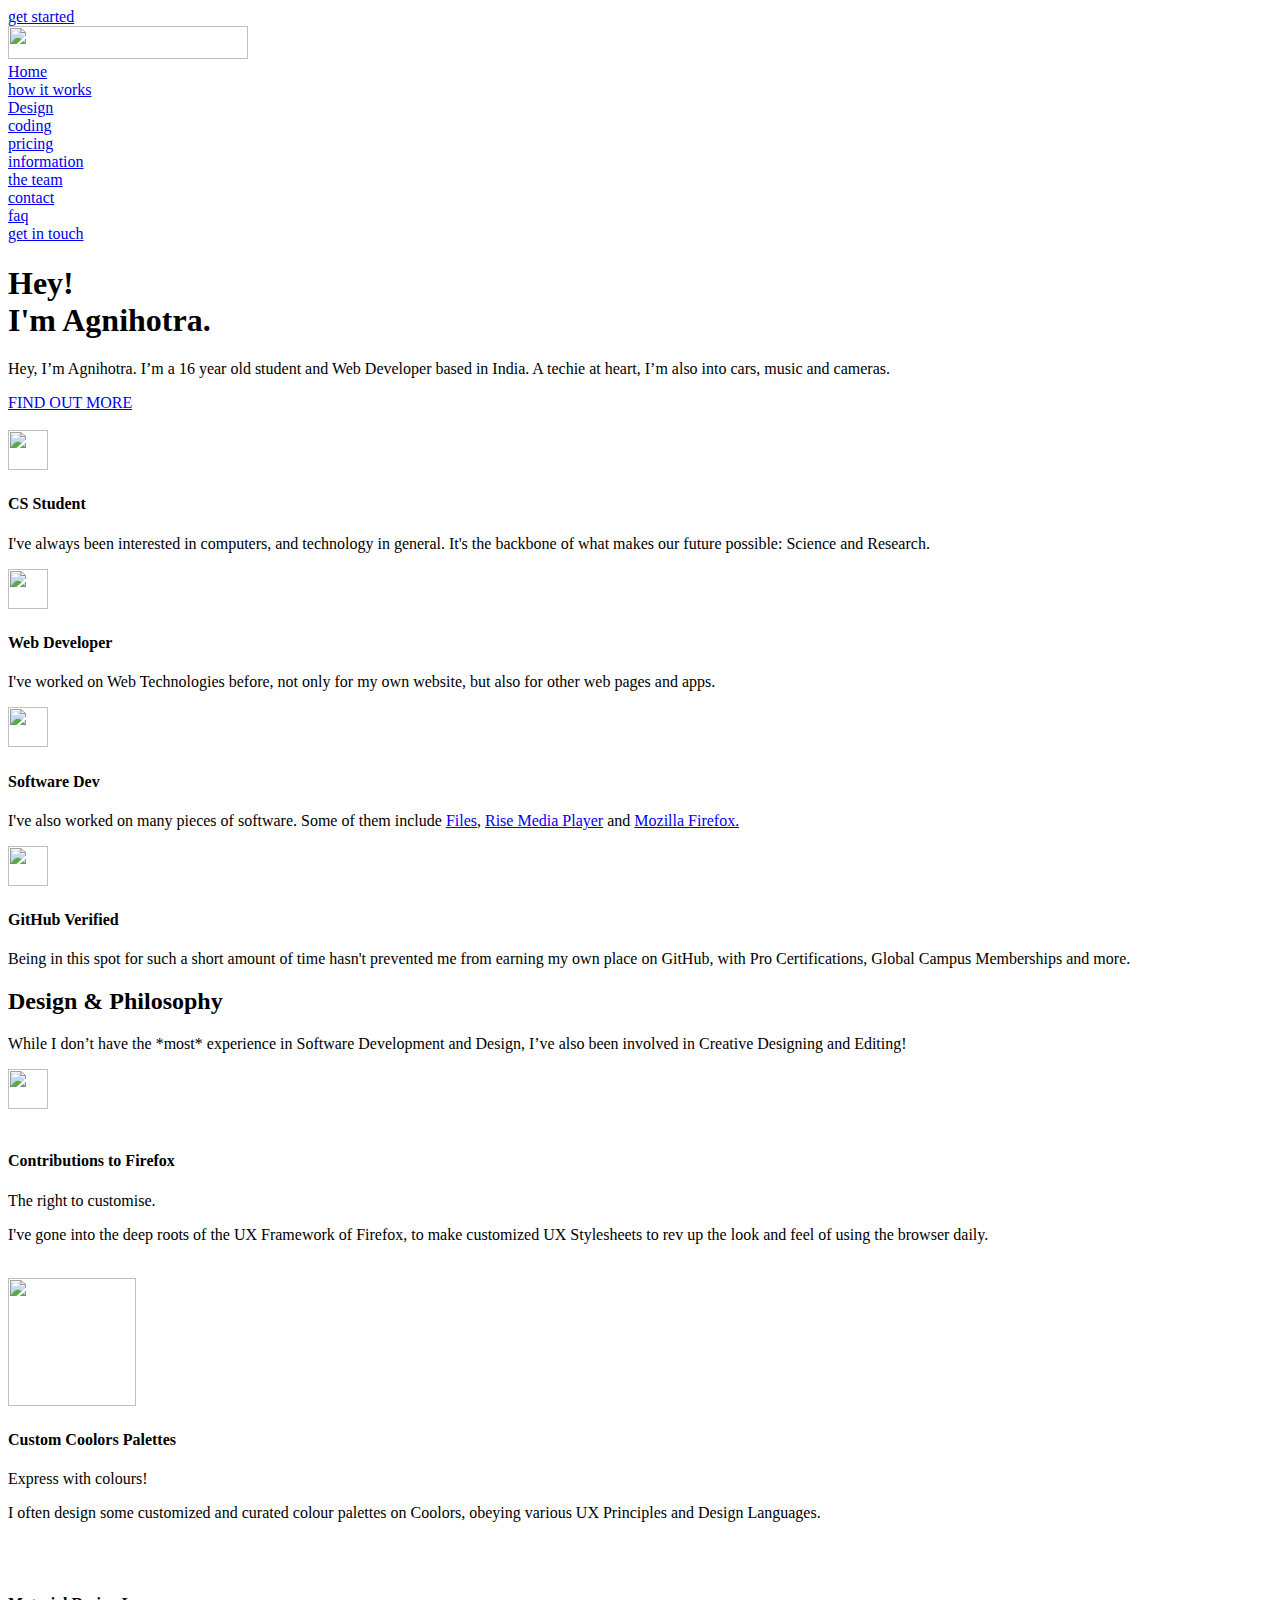
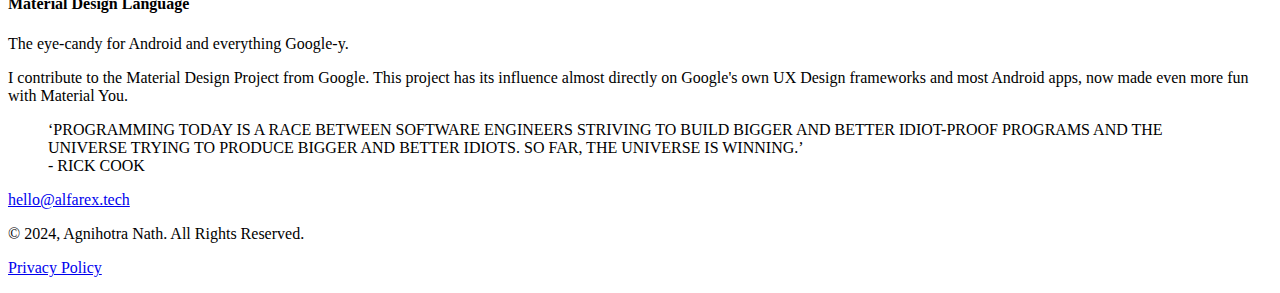
==== commit 3d266083: "Changes to body." ====
--- a/index.html
+++ b/index.html
@@ -133,7 +133,7 @@
           <div id="w-node-b282fa53-c876-a363-d487-995c7a386331-c1c870cf" class="hero-content-wrap design-to-webflow">
             <h1 class="hero-heading">Hey!<br />I&#x27;m Agnihotra.</h1>
             <p class="paragraph-m max-560w margin-l margin-0-t-m">
-              Hey, I’m Agnihotra. I’m a 15 year old student and Web Developer
+              Hey, I’m Agnihotra. I’m a 16 year old student and Web Developer
               based in India. A techie at heart, I’m also into cars, music and
               cameras.
             </p>
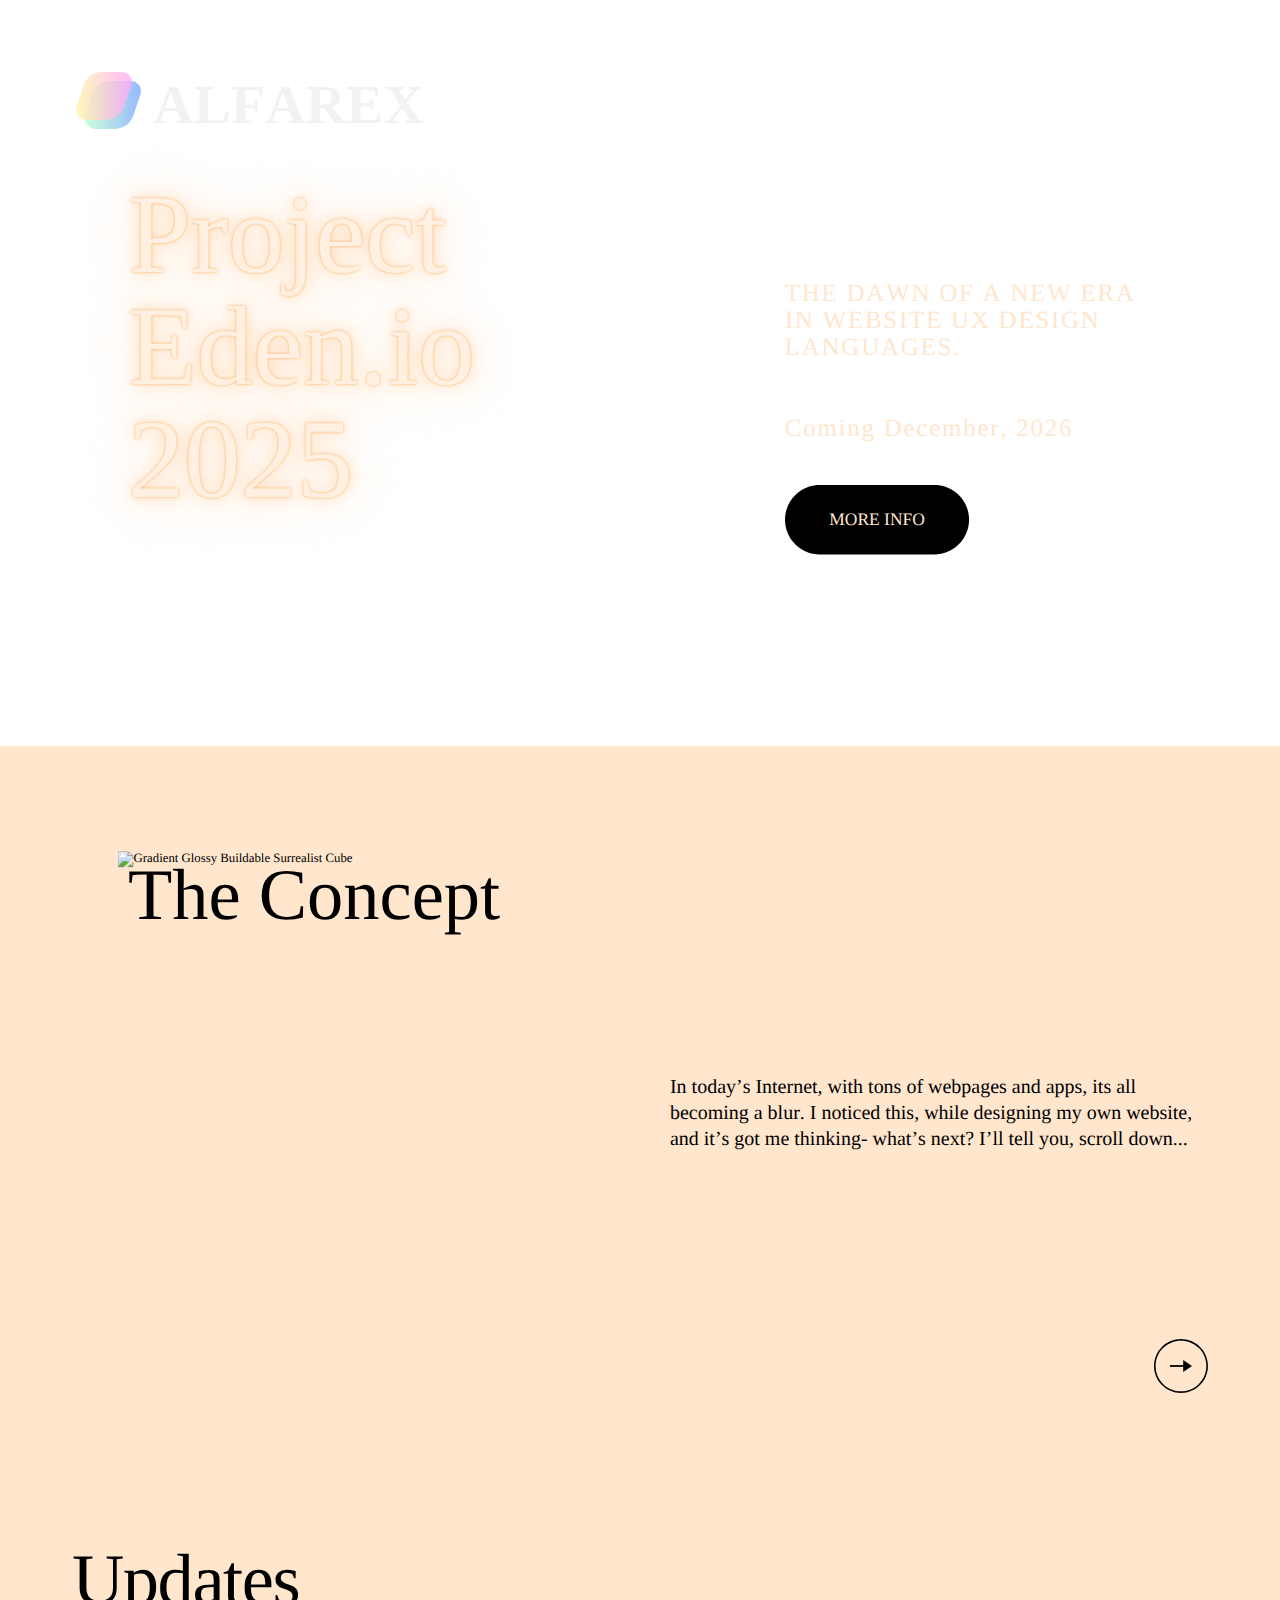
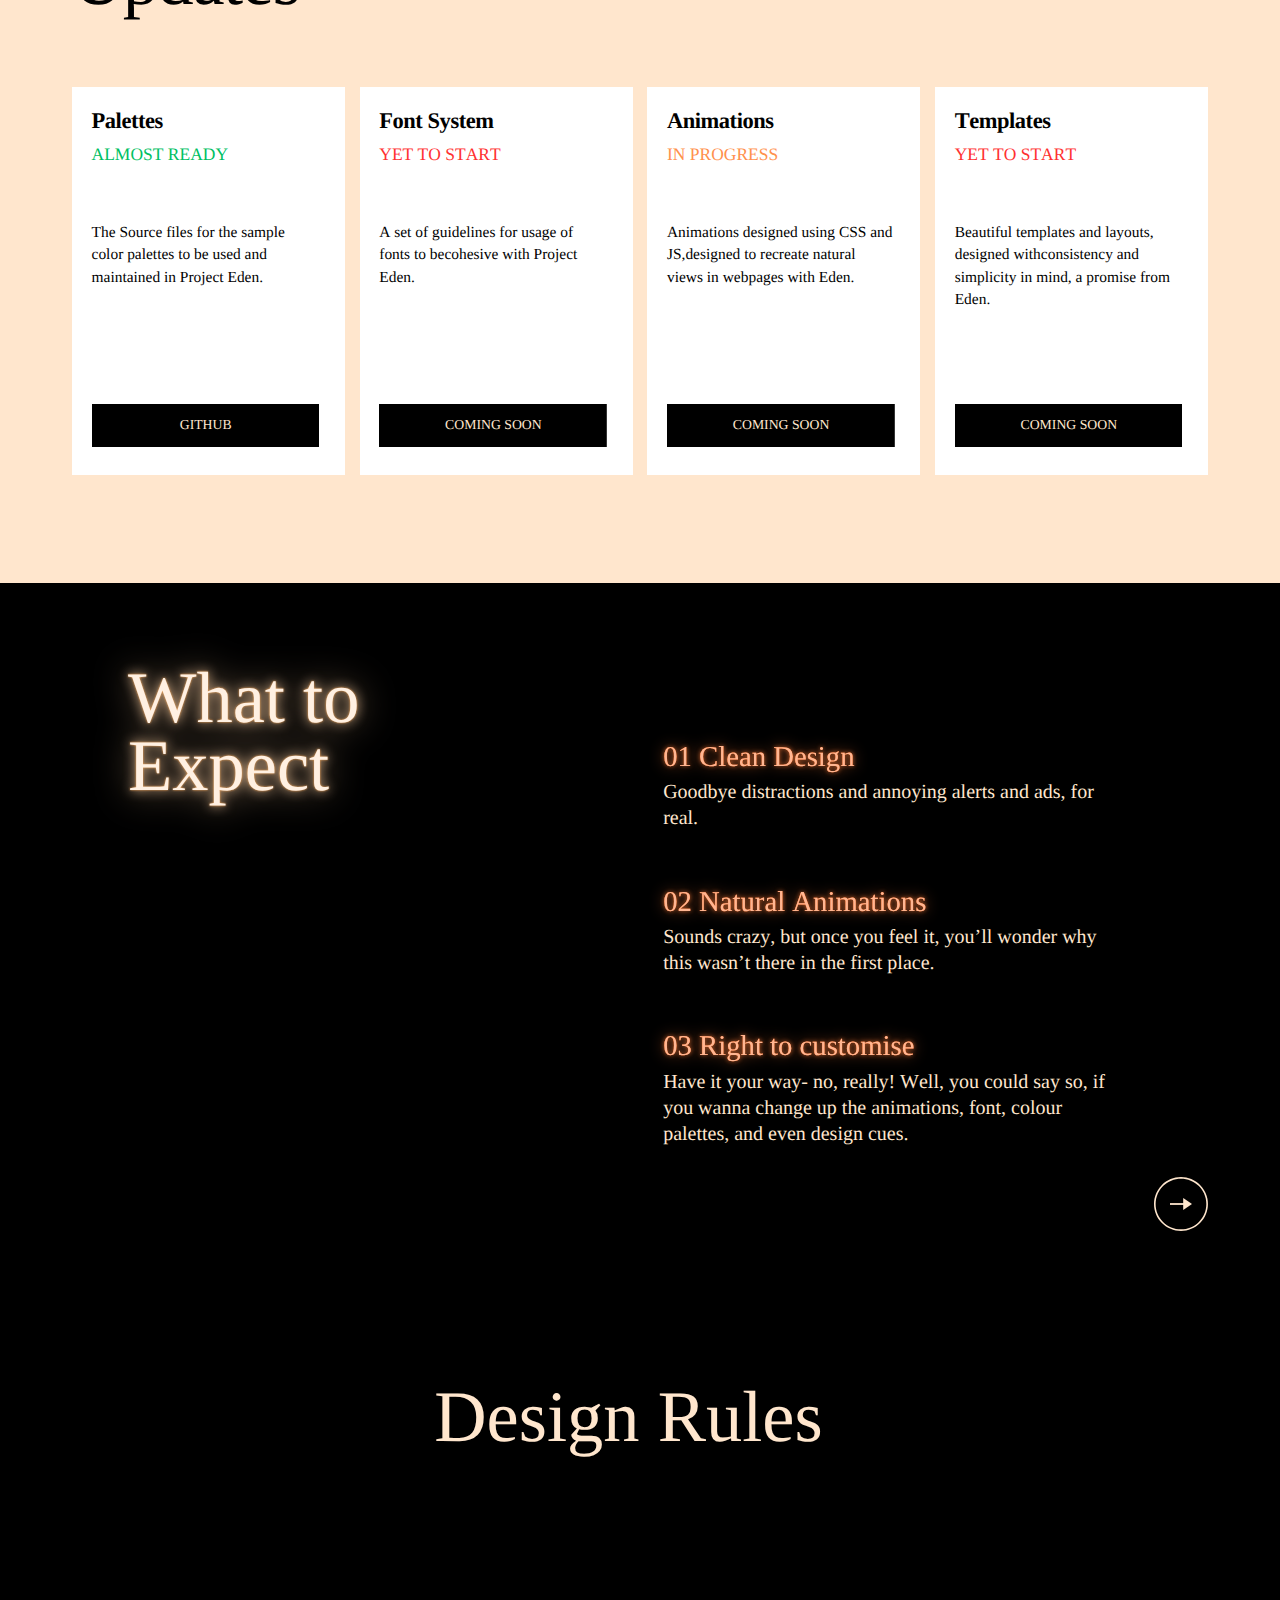
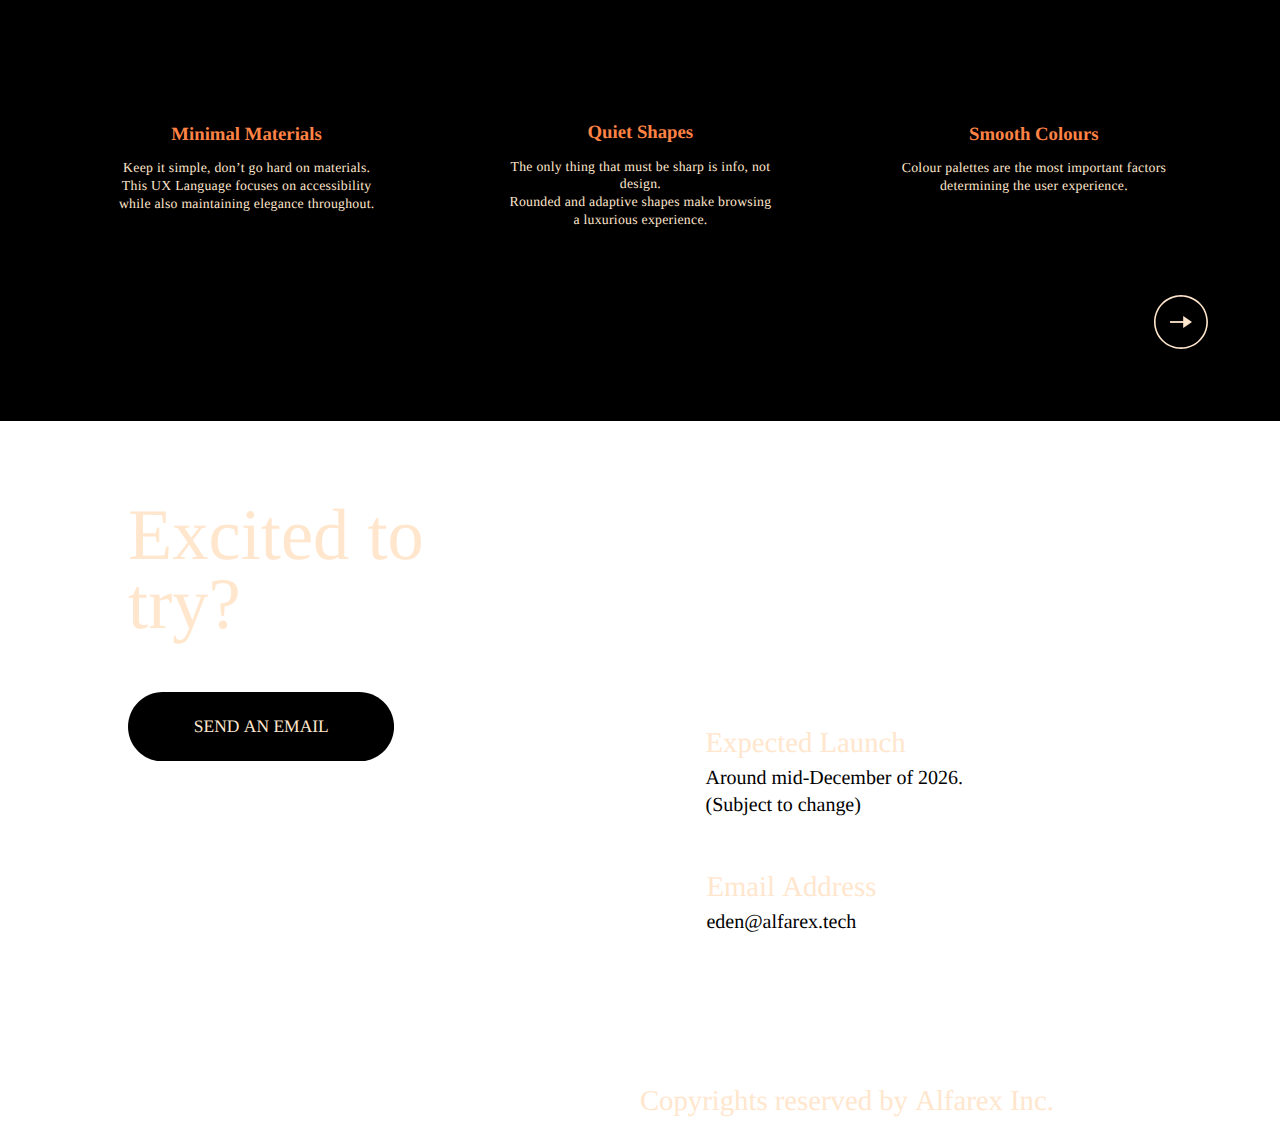
==== commit 643458d9: "Shift in deadline." ====
--- a/index.html
+++ b/index.html
@@ -1,296 +1,9225 @@
 <!DOCTYPE html>
-<html data-wf-page="65efd47bbe0d17e8c1c870cf" data-wf-site="65efd47bbe0d17e8c1c87099">
+<html lang="en-GB" style="--inner1Vh: 7.39px; --sbw: 0px;">
+
 <head>
-  <meta charset="utf-8" />
-  <title>Agnihotra Nath - Introduction</title>
-  <meta content="CS STUDENT - 16 - WEB DEV - SOFTWARE DEV - GITHUB PRO CERTIFIED - RESEARCHER - INDIA"
-    name="description" />
-  <meta content="Agnihotra Nath - Introduction" property="og:title" />
-  <meta content="CS STUDENT - 16 - WEB DEV - SOFTWARE DEV - GITHUB PRO CERTIFIED - RESEARCHER - INDIA"
-    property="og:description" />
-  <meta content="images/5bremoval.ai-5d_c3b99b46-810f-4468-b086-5c57145153e6-alfarex_ez4fv2.png" property="og:image" />
-  <meta content="Agnihotra Nath - Introduction" property="twitter:title" />
-  <meta content="CS STUDENT - 16 - WEB DEV - SOFTWARE DEV - GITHUB PRO CERTIFIED - RESEARCHER - INDIA"
-    property="twitter:description" />
-  <meta content="images/5bremoval.ai-5d_c3b99b46-810f-4468-b086-5c57145153e6-alfarex_ez4fv2.png"
-    property="twitter:image" />
-  <meta property="og:type" content="website" />
-  <meta content="summary_large_image" name="twitter:card" />
-  <meta content="width=device-width, initial-scale=1" name="viewport" />
-  <meta content="Webflow" name="generator" />
-  <link href="css/webflow-style.css" rel="stylesheet" type="text/css" />
-  <script type="text/javascript">
-    !(function (o, c) {
-      var n = c.documentElement,
-        t = " w-mod-";
-      (n.className += t + "js"),
-        ("ontouchstart" in o ||
-          (o.DocumentTouch && c instanceof DocumentTouch)) &&
-        (n.className += t + "touch");
-    })(window, document);
+  <meta name="viewport" content="width=device-width, initial-scale=1.0">
+  <title>Introducing Project Eden</title>
+  <meta name="description" content="The dawn of a new era in website UX design languages.">
+  <link rel="icon" href="../../9NkEm7xh0o1W.site/eden/V17egpYxWPoW.png" type="image/png" sizes="16x16">
+  <link rel="icon" href="../../9NkEm7xh0o1W.site/eden/g2rXupLvCJOx.png" type="image/png" sizes="32x32">
+  <link rel="apple-touch-icon" href="../../9NkEm7xh0o1W.site/eden/uN9daIX22zxL.png" sizes="180x180">
+  <meta property="og:type" content="website">
+  <meta property="og:url" content="https://9NkEm7xh0o1W.site/eden">
+  <meta property="og:title" content="Introducing Project Eden">
+  <meta property="og:description" content="The dawn of a new era in website UX design languages.">
+  <meta property="og:image" content="../../9NkEm7xh0o1W.site/eden/rMNnHMstQIjf.png">
+  <meta property="og:image:type" content="image/png">
+  <meta property="og:image:width" content="1200">
+  <meta property="og:image:height" content="630">
+  <meta name="twitter:card" content="summary_large_image">
+  <style>
+    :root {
+      --ffsd: 0px;
+      --1vw: calc((100vw - var(--sbw, 0px)) / 100);
+      --1vh: var(--inner1Vh, 1vh);
+    }
+
+    @media (prefers-reduced-motion: reduce) {
+      .animated {
+        animation: none !important;
+      }
+    }
+
+    html {
+      zoom: var(--rzf, 1);
+      font-size: max(calc(min(var(--1vw, 1vw), 13.66px) * var(--rfso, 1)), var(--minfs, 0px));
+      -webkit-text-size-adjust: 100%;
+      scroll-behavior: smooth;
+    }
+
+    body {
+      font-size: calc(1rem * var(--bfso, 1));
+    }
+
+    body,
+    html,
+    p,
+    ul,
+    ol,
+    li {
+      margin: 0;
+      padding: 0;
+      font-synthesis: none;
+      font-kerning: none;
+      font-variant-ligatures: none;
+      font-feature-settings: "kern" 0, "calt" 0, "liga" 0, "clig" 0, "dlig" 0, "hlig" 0;
+      font-family: unset;
+      -webkit-font-smoothing: subpixel-antialiased;
+      -moz-osx-font-smoothing: grayscale;
+      text-rendering: geometricprecision;
+      white-space: normal;
+    }
+
+    li {
+      text-align: unset;
+    }
+
+    a {
+      text-decoration: none;
+      color: inherit;
+    }
+
+    img {
+      -webkit-user-drag: none;
+      -moz-user-drag: none;
+      -o-user-drag: none;
+      user-drag: none;
+      -webkit-touch-callout: none;
+    }
+
+    @font-face {
+      font-family: YADW1-vpsoc-0;
+      src: url(../../9NkEm7xh0o1W.site/eden/fonts/FRQTj1i1cL4t.woff2);
+      font-style: normal;
+      font-weight: 400;
+    }
+
+    @font-face {
+      font-family: YADW1-vpsoc-0;
+      src: url(../../9NkEm7xh0o1W.site/eden/fonts/wGur7gL0ec0Y.woff2);
+      font-style: normal;
+      font-weight: 700;
+    }
+
+    @font-face {
+      font-family: YADW1-vpsoc-0;
+      src: url(../../9NkEm7xh0o1W.site/eden/fonts/bZAm91E3N63L.woff2);
+      font-style: italic;
+      font-weight: 400;
+    }
+
+    @font-face {
+      font-family: YADW1-vpsoc-0;
+      src: url(../../9NkEm7xh0o1W.site/eden/fonts/OYHPI64t3NrR.woff2);
+      font-style: italic;
+      font-weight: 700;
+    }
+
+    @font-face {
+      font-family: YADW1-vpsoc-0;
+      src: url(../../9NkEm7xh0o1W.site/eden/fonts/FRQTj1i1cL4t.woff2);
+      font-style: normal;
+      font-weight: 100;
+    }
+
+    @font-face {
+      font-family: YADW1-vpsoc-0;
+      src: url(../../9NkEm7xh0o1W.site/eden/fonts/bZAm91E3N63L.woff2);
+      font-style: italic;
+      font-weight: 100;
+    }
+
+    @font-face {
+      font-family: YADW1-vpsoc-0;
+      src: url(../../9NkEm7xh0o1W.site/eden/fonts/FRQTj1i1cL4t.woff2);
+      font-style: normal;
+      font-weight: 200;
+    }
+
+    @font-face {
+      font-family: YADW1-vpsoc-0;
+      src: url(../../9NkEm7xh0o1W.site/eden/fonts/bZAm91E3N63L.woff2);
+      font-style: italic;
+      font-weight: 200;
+    }
+
+    @font-face {
+      font-family: YADW1-vpsoc-0;
+      src: url(../../9NkEm7xh0o1W.site/eden/fonts/FRQTj1i1cL4t.woff2);
+      font-style: normal;
+      font-weight: 300;
+    }
+
+    @font-face {
+      font-family: YADW1-vpsoc-0;
+      src: url(../../9NkEm7xh0o1W.site/eden/fonts/bZAm91E3N63L.woff2);
+      font-style: italic;
+      font-weight: 300;
+    }
+
+    @font-face {
+      font-family: YADW1-vpsoc-0;
+      src: url(../../9NkEm7xh0o1W.site/eden/fonts/FRQTj1i1cL4t.woff2);
+      font-style: normal;
+      font-weight: 500;
+    }
+
+    @font-face {
+      font-family: YADW1-vpsoc-0;
+      src: url(../../9NkEm7xh0o1W.site/eden/fonts/bZAm91E3N63L.woff2);
+      font-style: italic;
+      font-weight: 500;
+    }
+
+    @font-face {
+      font-family: YADW1-vpsoc-0;
+      src: url(../../9NkEm7xh0o1W.site/eden/fonts/wGur7gL0ec0Y.woff2);
+      font-style: normal;
+      font-weight: 600;
+    }
+
+    @font-face {
+      font-family: YADW1-vpsoc-0;
+      src: url(../../9NkEm7xh0o1W.site/eden/fonts/OYHPI64t3NrR.woff2);
+      font-style: italic;
+      font-weight: 600;
+    }
+
+    @font-face {
+      font-family: YADW1-vpsoc-0;
+      src: url(../../9NkEm7xh0o1W.site/eden/fonts/wGur7gL0ec0Y.woff2);
+      font-style: normal;
+      font-weight: 800;
+    }
+
+    @font-face {
+      font-family: YADW1-vpsoc-0;
+      src: url(../../9NkEm7xh0o1W.site/eden/fonts/OYHPI64t3NrR.woff2);
+      font-style: italic;
+      font-weight: 800;
+    }
+
+    @font-face {
+      font-family: YADW1-vpsoc-0;
+      src: url(../../9NkEm7xh0o1W.site/eden/fonts/wGur7gL0ec0Y.woff2);
+      font-style: normal;
+      font-weight: 900;
+    }
+
+    @font-face {
+      font-family: YADW1-vpsoc-0;
+      src: url(../../9NkEm7xh0o1W.site/eden/fonts/OYHPI64t3NrR.woff2);
+      font-style: italic;
+      font-weight: 900;
+    }
+
+    @font-face {
+      font-family: YAFdJkvp3-k-0;
+      src: url(../../9NkEm7xh0o1W.site/eden/fonts/FHecW7TIwINS.woff2);
+      font-style: normal;
+      font-weight: 400;
+    }
+
+    @font-face {
+      font-family: YAFdJkvp3-k-0;
+      src: url(../../9NkEm7xh0o1W.site/eden/fonts/hoi0gIHShfIH.woff2);
+      font-style: normal;
+      font-weight: 700;
+    }
+
+    @font-face {
+      font-family: YAFdJkvp3-k-0;
+      src: url(../../9NkEm7xh0o1W.site/eden/fonts/oGyN08wlP6O5.woff2);
+      font-style: italic;
+      font-weight: 400;
+    }
+
+    @font-face {
+      font-family: YAFdJkvp3-k-0;
+      src: url(../../9NkEm7xh0o1W.site/eden/fonts/CACSQ5bqTtfc.woff2);
+      font-style: italic;
+      font-weight: 700;
+    }
+
+    @font-face {
+      font-family: YAFdJkvp3-k-0;
+      src: url(../../9NkEm7xh0o1W.site/eden/fonts/m8Gud5ekkPQy.woff2);
+      font-style: normal;
+      font-weight: 100;
+    }
+
+    @font-face {
+      font-family: YAFdJkvp3-k-0;
+      src: url(../../9NkEm7xh0o1W.site/eden/fonts/YOS5uPpX2XWs.woff2);
+      font-style: italic;
+      font-weight: 100;
+    }
+
+    @font-face {
+      font-family: YAFdJkvp3-k-0;
+      src: url(../../9NkEm7xh0o1W.site/eden/fonts/mO13sFJwZzlz.woff2);
+      font-style: normal;
+      font-weight: 200;
+    }
+
+    @font-face {
+      font-family: YAFdJkvp3-k-0;
+      src: url(../../9NkEm7xh0o1W.site/eden/fonts/sXFBC9UpUe0f.woff2);
+      font-style: italic;
+      font-weight: 200;
+    }
+
+    @font-face {
+      font-family: YAFdJkvp3-k-0;
+      src: url(../../9NkEm7xh0o1W.site/eden/fonts/mO13sFJwZzlz.woff2);
+      font-style: normal;
+      font-weight: 300;
+    }
+
+    @font-face {
+      font-family: YAFdJkvp3-k-0;
+      src: url(../../9NkEm7xh0o1W.site/eden/fonts/sXFBC9UpUe0f.woff2);
+      font-style: italic;
+      font-weight: 300;
+    }
+
+    @font-face {
+      font-family: YAFdJkvp3-k-0;
+      src: url(../../9NkEm7xh0o1W.site/eden/fonts/fo6oZx2tXFoa.woff2);
+      font-style: normal;
+      font-weight: 500;
+    }
+
+    @font-face {
+      font-family: YAFdJkvp3-k-0;
+      src: url(../../9NkEm7xh0o1W.site/eden/fonts/rBrObHkw6SvO.woff2);
+      font-style: italic;
+      font-weight: 500;
+    }
+
+    @font-face {
+      font-family: YAFdJkvp3-k-0;
+      src: url(../../9NkEm7xh0o1W.site/eden/fonts/fo6oZx2tXFoa.woff2);
+      font-style: normal;
+      font-weight: 600;
+    }
+
+    @font-face {
+      font-family: YAFdJkvp3-k-0;
+      src: url(../../9NkEm7xh0o1W.site/eden/fonts/rBrObHkw6SvO.woff2);
+      font-style: italic;
+      font-weight: 600;
+    }
+
+    @font-face {
+      font-family: YAFdJkvp3-k-0;
+      src: url(../../9NkEm7xh0o1W.site/eden/fonts/hoi0gIHShfIH.woff2);
+      font-style: normal;
+      font-weight: 800;
+    }
+
+    @font-face {
+      font-family: YAFdJkvp3-k-0;
+      src: url(../../9NkEm7xh0o1W.site/eden/fonts/CACSQ5bqTtfc.woff2);
+      font-style: italic;
+      font-weight: 800;
+    }
+
+    @font-face {
+      font-family: YAFdJkvp3-k-0;
+      src: url(../../9NkEm7xh0o1W.site/eden/fonts/hoi0gIHShfIH.woff2);
+      font-style: normal;
+      font-weight: 900;
+    }
+
+    @font-face {
+      font-family: YAFdJkvp3-k-0;
+      src: url(../../9NkEm7xh0o1W.site/eden/fonts/CACSQ5bqTtfc.woff2);
+      font-style: italic;
+      font-weight: 900;
+    }
+
+    @font-face {
+      font-family: YAFdJjTk5UU-0;
+      src: url(../../9NkEm7xh0o1W.site/eden/fonts/sIRi3pVTzDXU.woff2);
+      font-style: normal;
+      font-weight: 400;
+    }
+
+    @font-face {
+      font-family: YAFdJjTk5UU-0;
+      src: url(../../9NkEm7xh0o1W.site/eden/fonts/e1zFO8bQ9F6J.woff2);
+      font-style: normal;
+      font-weight: 700;
+    }
+
+    @font-face {
+      font-family: YAFdJjTk5UU-0;
+      src: url(../../9NkEm7xh0o1W.site/eden/fonts/OxC4OnzOdPTJ.woff2);
+      font-style: italic;
+      font-weight: 400;
+    }
+
+    @font-face {
+      font-family: YAFdJjTk5UU-0;
+      src: url(../../9NkEm7xh0o1W.site/eden/fonts/CjZB7S0woUSE.woff2);
+      font-style: italic;
+      font-weight: 700;
+    }
+
+    @font-face {
+      font-family: YAFdJjTk5UU-0;
+      src: url(../../9NkEm7xh0o1W.site/eden/fonts/sIRi3pVTzDXU.woff2);
+      font-style: normal;
+      font-weight: 100;
+    }
+
+    @font-face {
+      font-family: YAFdJjTk5UU-0;
+      src: url(../../9NkEm7xh0o1W.site/eden/fonts/OxC4OnzOdPTJ.woff2);
+      font-style: italic;
+      font-weight: 100;
+    }
+
+    @font-face {
+      font-family: YAFdJjTk5UU-0;
+      src: url(../../9NkEm7xh0o1W.site/eden/fonts/sIRi3pVTzDXU.woff2);
+      font-style: normal;
+      font-weight: 200;
+    }
+
+    @font-face {
+      font-family: YAFdJjTk5UU-0;
+      src: url(../../9NkEm7xh0o1W.site/eden/fonts/OxC4OnzOdPTJ.woff2);
+      font-style: italic;
+      font-weight: 200;
+    }
+
+    @font-face {
+      font-family: YAFdJjTk5UU-0;
+      src: url(../../9NkEm7xh0o1W.site/eden/fonts/sIRi3pVTzDXU.woff2);
+      font-style: normal;
+      font-weight: 300;
+    }
+
+    @font-face {
+      font-family: YAFdJjTk5UU-0;
+      src: url(../../9NkEm7xh0o1W.site/eden/fonts/OxC4OnzOdPTJ.woff2);
+      font-style: italic;
+      font-weight: 300;
+    }
+
+    @font-face {
+      font-family: YAFdJjTk5UU-0;
+      src: url(../../9NkEm7xh0o1W.site/eden/fonts/f3P2DhdbvVOD.woff2);
+      font-style: normal;
+      font-weight: 500;
+    }
+
+    @font-face {
+      font-family: YAFdJjTk5UU-0;
+      src: url(../../9NkEm7xh0o1W.site/eden/fonts/wXi9MPq0StUD.woff2);
+      font-style: italic;
+      font-weight: 500;
+    }
+
+    @font-face {
+      font-family: YAFdJjTk5UU-0;
+      src: url(../../9NkEm7xh0o1W.site/eden/fonts/f3P2DhdbvVOD.woff2);
+      font-style: normal;
+      font-weight: 600;
+    }
+
+    @font-face {
+      font-family: YAFdJjTk5UU-0;
+      src: url(../../9NkEm7xh0o1W.site/eden/fonts/wXi9MPq0StUD.woff2);
+      font-style: italic;
+      font-weight: 600;
+    }
+
+    @font-face {
+      font-family: YAFdJjTk5UU-0;
+      src: url(../../9NkEm7xh0o1W.site/eden/fonts/e1zFO8bQ9F6J.woff2);
+      font-style: normal;
+      font-weight: 800;
+    }
+
+    @font-face {
+      font-family: YAFdJjTk5UU-0;
+      src: url(../../9NkEm7xh0o1W.site/eden/fonts/CjZB7S0woUSE.woff2);
+      font-style: italic;
+      font-weight: 800;
+    }
+
+    @font-face {
+      font-family: YAFdJjTk5UU-0;
+      src: url(../../9NkEm7xh0o1W.site/eden/fonts/e1zFO8bQ9F6J.woff2);
+      font-style: normal;
+      font-weight: 900;
+    }
+
+    @font-face {
+      font-family: YAFdJjTk5UU-0;
+      src: url(../../9NkEm7xh0o1W.site/eden/fonts/CjZB7S0woUSE.woff2);
+      font-style: italic;
+      font-weight: 900;
+    }
+
+    @font-face {
+      font-family: YACgEcp-hdo-0;
+      src: url(../../9NkEm7xh0o1W.site/eden/fonts/5r9unQ7vizHm.woff2);
+      font-style: normal;
+      font-weight: 400;
+    }
+
+    @font-face {
+      font-family: YACgEcp-hdo-0;
+      src: url(../../9NkEm7xh0o1W.site/eden/fonts/hOTBAA1eAvK8.woff2);
+      font-style: normal;
+      font-weight: 700;
+    }
+
+    @font-face {
+      font-family: YACgEcp-hdo-0;
+      src: url(../../9NkEm7xh0o1W.site/eden/fonts/5r9unQ7vizHm.woff2);
+      font-style: italic;
+      font-weight: 400;
+    }
+
+    @font-face {
+      font-family: YACgEcp-hdo-0;
+      src: url(../../9NkEm7xh0o1W.site/eden/fonts/hOTBAA1eAvK8.woff2);
+      font-style: italic;
+      font-weight: 700;
+    }
+
+    @font-face {
+      font-family: YACgEcp-hdo-0;
+      src: url(../../9NkEm7xh0o1W.site/eden/fonts/5r9unQ7vizHm.woff2);
+      font-style: normal;
+      font-weight: 100;
+    }
+
+    @font-face {
+      font-family: YACgEcp-hdo-0;
+      src: url(../../9NkEm7xh0o1W.site/eden/fonts/5r9unQ7vizHm.woff2);
+      font-style: italic;
+      font-weight: 100;
+    }
+
+    @font-face {
+      font-family: YACgEcp-hdo-0;
+      src: url(../../9NkEm7xh0o1W.site/eden/fonts/5r9unQ7vizHm.woff2);
+      font-style: normal;
+      font-weight: 200;
+    }
+
+    @font-face {
+      font-family: YACgEcp-hdo-0;
+      src: url(../../9NkEm7xh0o1W.site/eden/fonts/5r9unQ7vizHm.woff2);
+      font-style: italic;
+      font-weight: 200;
+    }
+
+    @font-face {
+      font-family: YACgEcp-hdo-0;
+      src: url(../../9NkEm7xh0o1W.site/eden/fonts/5r9unQ7vizHm.woff2);
+      font-style: normal;
+      font-weight: 300;
+    }
+
+    @font-face {
+      font-family: YACgEcp-hdo-0;
+      src: url(../../9NkEm7xh0o1W.site/eden/fonts/5r9unQ7vizHm.woff2);
+      font-style: italic;
+      font-weight: 300;
+    }
+
+    @font-face {
+      font-family: YACgEcp-hdo-0;
+      src: url(../../9NkEm7xh0o1W.site/eden/fonts/5r9unQ7vizHm.woff2);
+      font-style: normal;
+      font-weight: 500;
+    }
+
+    @font-face {
+      font-family: YACgEcp-hdo-0;
+      src: url(../../9NkEm7xh0o1W.site/eden/fonts/5r9unQ7vizHm.woff2);
+      font-style: italic;
+      font-weight: 500;
+    }
+
+    @font-face {
+      font-family: YACgEcp-hdo-0;
+      src: url(../../9NkEm7xh0o1W.site/eden/fonts/hOTBAA1eAvK8.woff2);
+      font-style: normal;
+      font-weight: 600;
+    }
+
+    @font-face {
+      font-family: YACgEcp-hdo-0;
+      src: url(../../9NkEm7xh0o1W.site/eden/fonts/hOTBAA1eAvK8.woff2);
+      font-style: italic;
+      font-weight: 600;
+    }
+
+    @font-face {
+      font-family: YACgEcp-hdo-0;
+      src: url(../../9NkEm7xh0o1W.site/eden/fonts/hOTBAA1eAvK8.woff2);
+      font-style: normal;
+      font-weight: 800;
+    }
+
+    @font-face {
+      font-family: YACgEcp-hdo-0;
+      src: url(../../9NkEm7xh0o1W.site/eden/fonts/hOTBAA1eAvK8.woff2);
+      font-style: italic;
+      font-weight: 800;
+    }
+
+    @font-face {
+      font-family: YACgEcp-hdo-0;
+      src: url(../../9NkEm7xh0o1W.site/eden/fonts/hOTBAA1eAvK8.woff2);
+      font-style: normal;
+      font-weight: 900;
+    }
+
+    @font-face {
+      font-family: YACgEcp-hdo-0;
+      src: url(../../9NkEm7xh0o1W.site/eden/fonts/hOTBAA1eAvK8.woff2);
+      font-style: italic;
+      font-weight: 900;
+    }
+
+    @font-face {
+      font-family: YACgEZ1cb1Q-0;
+      src: url(../../9NkEm7xh0o1W.site/eden/fonts/LFAG3UXoruzr.woff2);
+      font-style: normal;
+      font-weight: 400;
+    }
+
+    @font-face {
+      font-family: YACgEZ1cb1Q-0;
+      src: url(../../9NkEm7xh0o1W.site/eden/fonts/0OURVzbMx0Zi.woff2);
+      font-style: normal;
+      font-weight: 700;
+    }
+
+    @font-face {
+      font-family: YACgEZ1cb1Q-0;
+      src: url(../../9NkEm7xh0o1W.site/eden/fonts/9PLij66vIcsm.woff2);
+      font-style: italic;
+      font-weight: 400;
+    }
+
+    @font-face {
+      font-family: YACgEZ1cb1Q-0;
+      src: url(../../9NkEm7xh0o1W.site/eden/fonts/dxZkYuwRJa24.woff2);
+      font-style: italic;
+      font-weight: 700;
+    }
+
+    @font-face {
+      font-family: YACgEZ1cb1Q-0;
+      src: url(../../9NkEm7xh0o1W.site/eden/fonts/LFAG3UXoruzr.woff2);
+      font-style: normal;
+      font-weight: 100;
+    }
+
+    @font-face {
+      font-family: YACgEZ1cb1Q-0;
+      src: url(../../9NkEm7xh0o1W.site/eden/fonts/9PLij66vIcsm.woff2);
+      font-style: italic;
+      font-weight: 100;
+    }
+
+    @font-face {
+      font-family: YACgEZ1cb1Q-0;
+      src: url(../../9NkEm7xh0o1W.site/eden/fonts/LFAG3UXoruzr.woff2);
+      font-style: normal;
+      font-weight: 200;
+    }
+
+    @font-face {
+      font-family: YACgEZ1cb1Q-0;
+      src: url(../../9NkEm7xh0o1W.site/eden/fonts/9PLij66vIcsm.woff2);
+      font-style: italic;
+      font-weight: 200;
+    }
+
+    @font-face {
+      font-family: YACgEZ1cb1Q-0;
+      src: url(../../9NkEm7xh0o1W.site/eden/fonts/LFAG3UXoruzr.woff2);
+      font-style: normal;
+      font-weight: 300;
+    }
+
+    @font-face {
+      font-family: YACgEZ1cb1Q-0;
+      src: url(../../9NkEm7xh0o1W.site/eden/fonts/9PLij66vIcsm.woff2);
+      font-style: italic;
+      font-weight: 300;
+    }
+
+    @font-face {
+      font-family: YACgEZ1cb1Q-0;
+      src: url(../../9NkEm7xh0o1W.site/eden/fonts/LFAG3UXoruzr.woff2);
+      font-style: normal;
+      font-weight: 500;
+    }
+
+    @font-face {
+      font-family: YACgEZ1cb1Q-0;
+      src: url(../../9NkEm7xh0o1W.site/eden/fonts/9PLij66vIcsm.woff2);
+      font-style: italic;
+      font-weight: 500;
+    }
+
+    @font-face {
+      font-family: YACgEZ1cb1Q-0;
+      src: url(../../9NkEm7xh0o1W.site/eden/fonts/0OURVzbMx0Zi.woff2);
+      font-style: normal;
+      font-weight: 600;
+    }
+
+    @font-face {
+      font-family: YACgEZ1cb1Q-0;
+      src: url(../../9NkEm7xh0o1W.site/eden/fonts/dxZkYuwRJa24.woff2);
+      font-style: italic;
+      font-weight: 600;
+    }
+
+    @font-face {
+      font-family: YACgEZ1cb1Q-0;
+      src: url(../../9NkEm7xh0o1W.site/eden/fonts/0OURVzbMx0Zi.woff2);
+      font-style: normal;
+      font-weight: 800;
+    }
+
+    @font-face {
+      font-family: YACgEZ1cb1Q-0;
+      src: url(../../9NkEm7xh0o1W.site/eden/fonts/dxZkYuwRJa24.woff2);
+      font-style: italic;
+      font-weight: 800;
+    }
+
+    @font-face {
+      font-family: YACgEZ1cb1Q-0;
+      src: url(../../9NkEm7xh0o1W.site/eden/fonts/0OURVzbMx0Zi.woff2);
+      font-style: normal;
+      font-weight: 900;
+    }
+
+    @font-face {
+      font-family: YACgEZ1cb1Q-0;
+      src: url(../../9NkEm7xh0o1W.site/eden/fonts/dxZkYuwRJa24.woff2);
+      font-style: italic;
+      font-weight: 900;
+    }
+
+    @media (max-width: 375px) {
+      #UayrEt7kbkGm6ISp {
+        grid-area: 2 / 2 / 3 / 3;
+        position: relative;
+      }
+
+      #qo58hWbBTRXNtJCl {
+        grid-template-columns: 0 371.85555556%;
+        left: -135.92777778%;
+        grid-template-rows: 0 100%;
+      }
+
+      #Qm3OLw6OQrFvj06U {
+        grid-area: 2 / 2 / 5 / 8;
+        position: relative;
+      }
+
+      #Ex6hZd2ZhSfshSlv {
+        grid-area: 4 / 7 / 6 / 9;
+        position: relative;
+      }
+
+      #OJw3ClGJm4xivYdj {
+        font-size: max(calc(12px * var(--rfso, var(--bfso, 1))), calc(15.61671958em - var(--ffsd)));
+      }
+
+      #CEgHJ0MXJowKOOKB {
+        --first-font-size: max(calc(12px * var(--rfso, var(--bfso, 1))), 15.61671958em);
+        --last-font-size: var(--first-font-size);
+        margin-top: calc(var(--first-font-size) * -0.1);
+        margin-bottom: calc(var(--last-font-size) * -0.1);
+      }
+
+      #HCGiGmXxM5lfxKvE {
+        min-width: 65.29499701rem;
+      }
+
+      #rvjBgMhq2XT4iiG8 {
+        grid-area: 3 / 10 / 7 / 13;
+        position: relative;
+      }
+
+      #nxmhzswfkvZvYcSt {
+        font-size: max(calc(12px * var(--rfso, var(--bfso, 1))), calc(19.90459819em - var(--ffsd)));
+      }
+
+      #F9OylauA45P5EZNF {
+        font-size: max(calc(12px * var(--rfso, var(--bfso, 1))), calc(19.90459819em - var(--ffsd)));
+      }
+
+      #SfxvseLz4cpUzibF {
+        font-size: max(calc(12px * var(--rfso, var(--bfso, 1))), calc(19.90456504em - var(--ffsd)));
+      }
+
+      #HPYnigWUB2N25PVB {
+        --first-font-size: max(calc(12px * var(--rfso, var(--bfso, 1))), 19.90459819em);
+        --last-font-size: max(calc(12px * var(--rfso, var(--bfso, 1))), 19.90456504em);
+        margin-top: calc(var(--first-font-size) * 0.1);
+        margin-bottom: calc(var(--last-font-size) * 0.1);
+      }
+
+      #y9Wd1JHyii86T7HQ {
+        min-width: 91.6rem;
+      }
+
+      #cwsw5WrVE0HGVji0 {
+        grid-area: 8 / 3 / 9 / 14;
+        position: relative;
+      }
+
+      #vL2NIj8yjNUkvd2w {
+        font-size: max(calc(12px * var(--rfso, var(--bfso, 1))), calc(6.20850372em - var(--ffsd)));
+      }
+
+      #VMmMQrhI5Yv4g9ZW {
+        font-size: max(calc(12px * var(--rfso, var(--bfso, 1))), calc(6.20850372em - var(--ffsd)));
+      }
+
+      #N69T3G434eXbZyuJ {
+        font-size: max(calc(12px * var(--rfso, var(--bfso, 1))), calc(6.20849596em - var(--ffsd)));
+      }
+
+      #WaUlQl2vOORwinE3 {
+        --first-font-size: max(calc(12px * var(--rfso, var(--bfso, 1))), 6.20850372em);
+        --last-font-size: max(calc(12px * var(--rfso, var(--bfso, 1))), 6.20849596em);
+        margin-top: calc(var(--first-font-size) * 0.05);
+        margin-bottom: calc(var(--last-font-size) * 0.05);
+      }
+
+      #rsJKPFkXAFtmJSXr {
+        min-width: 91.6rem;
+      }
+
+      #w2rLVbm6pVBhSRPI {
+        grid-area: 10 / 4 / 11 / 15;
+        position: relative;
+      }
+
+      #EyeFc3KOimhzYsbp {
+        grid-area: 12 / 6 / 15 / 11;
+        position: relative;
+      }
+
+      #QLZs5keSNzX99xem {
+        font-size: calc(4.97778667em - var(--ffsd));
+      }
+
+      #eab2DSFfVjDSnwKT {
+        --first-font-size: 4.97778667em;
+        --last-font-size: var(--first-font-size);
+        margin-top: 0;
+        margin-bottom: 0;
+      }
+
+      #Zd16upYvHOmUfuBw {
+        min-width: 57.34728817rem;
+      }
+
+      #Bs1XtOrXeEJbwMlp {
+        grid-area: 13 / 5 / 14 / 12;
+        position: relative;
+      }
+
+      #QQtDnuu9p6857Rf8 {
+        grid-template-columns: 4.26666667rem 0 0 0 2.4158663rem 0.07910545rem 15.69077215rem 2.49497175rem 2.53083224rem 31.58654063rem 2.4158663rem 31.15925674rem 3.0934551rem 0 4.26666667rem;
+        grid-template-rows: minmax(22.94103912rem, max-content) minmax(0.24696878rem, max-content) minmax(2.26355476rem, max-content) minmax(11.12878438rem, max-content) minmax(2.51052354rem, max-content) minmax(2.74075677rem, max-content) minmax(8.33687629rem, max-content) minmax(63.66486893rem, max-content) minmax(6.4rem, max-content) minmax(34.37954674rem, max-content) minmax(11.73086901rem, max-content) minmax(6.95758627rem, max-content) minmax(5.86666667rem, max-content) minmax(6.95758627rem, max-content) minmax(22.94103912rem, max-content);
+      }
+
+      #JEmy4ZiJ62x4bMsX {
+        min-height: calc(11.86654044 * var(--1vh, 1vh));
+      }
+
+      #U7b2yjSr3nb5Xkce {
+        grid-area: 2 / 2 / 3 / 3;
+        position: relative;
+      }
+
+      #bjNRUFbS0KJvNgw2 {
+        grid-template-columns: 0 492.14192614%;
+        left: -196.07096307%;
+        grid-template-rows: 0 100%;
+      }
+
+      #hVvDGybhfzgIpY40 {
+        grid-area: 2 / 2 / 5 / 5;
+        position: relative;
+      }
+
+      #lnhqyT3WUtl4vX3w {
+        font-size: max(calc(12px * var(--rfso, var(--bfso, 1))), calc(11.66546298em - var(--ffsd)));
+      }
+
+      #SnTGZn60QBpMRycO {
+        --first-font-size: max(calc(12px * var(--rfso, var(--bfso, 1))), 11.66546298em);
+        --last-font-size: var(--first-font-size);
+        margin-top: calc(var(--first-font-size) * 0.125);
+        margin-bottom: calc(var(--last-font-size) * 0.125);
+      }
+
+      #YUr7lDFxhaVBiT9o {
+        min-width: 78.8rem;
+      }
+
+      #lmxl4j1FEFJCU2nb {
+        grid-area: 3 / 3 / 4 / 4;
+        position: relative;
+      }
+
+      #hHZLI6ZDh7JQda85 {
+        grid-area: 2 / 2 / 3 / 5;
+        grid-template-columns: 0 6.4rem 78.66666667rem 6.4rem;
+        grid-template-rows: 0 minmax(72.80889667rem, max-content) minmax(13.92819377rem, max-content) minmax(72.80889667rem, max-content);
+      }
+
+      #ydT4FgjeSnZVOPTX {
+        grid-area: 2 / 2 / 3 / 5;
+        position: relative;
+      }
+
+      #wMpbx7XkSoJDTBhs {
+        font-size: max(calc(12px * var(--rfso, var(--bfso, 1))), calc(4.55111467em - var(--ffsd)));
+      }
+
+      #ONjuIlQQ4oWdLbME {
+        --first-font-size: max(calc(12px * var(--rfso, var(--bfso, 1))), 4.55111467em);
+        --last-font-size: var(--first-font-size);
+        margin-top: calc(var(--first-font-size) * -0.075);
+        margin-bottom: calc(var(--last-font-size) * -0.075);
+      }
+
+      #fdSOt22RWT2qFGGi {
+        min-width: 91.6rem;
+      }
+
+      #pxCNfqguvCIwrm1x {
+        grid-area: 4 / 3 / 5 / 6;
+        position: relative;
+      }
+
+      #DGedpt5OiyOWefjl {
+        grid-area: 2 / 2 / 5 / 5;
+        position: relative;
+      }
+
+      #vwADKHjXbUv6nRNp {
+        grid-area: 3 / 3 / 4 / 4;
+        position: relative;
+      }
+
+      #UlzZefJ2xPc5HXoM {
+        grid-area: 6 / 4 / 7 / 7;
+        grid-template-columns: 0 4.53970241rem 6.28184342rem 4.53970241rem;
+        grid-template-rows: 0 minmax(5.97284242rem, max-content) minmax(3.4155634rem, max-content) minmax(5.97284242rem, max-content);
+      }
+
+      #TkHBr95DBq8LZA6p {
+        grid-area: 6 / 4 / 7 / 7;
+        position: relative;
+      }
+
+      #jmotmk5mRDsWrBu2 {
+        grid-template-columns: 4.26666667rem 0 76.10541843rem 15.36124824rem 0 0 4.26666667rem;
+        grid-template-rows: minmax(17.18616113rem, max-content) minmax(159.5459871rem, max-content) minmax(6.4rem, max-content) minmax(22.32207351rem, max-content) minmax(38.6930975rem, max-content) minmax(15.36124824rem, max-content) minmax(17.18616113rem, max-content);
+      }
+
+      #CIZ1C1a5QbsLopq9 {
+        min-height: calc(15.70508221 * var(--1vh, 1vh));
+      }
+
+      #LKI7L5nD9LhfgIp5 {
+        grid-area: 2 / 2 / 3 / 3;
+        position: relative;
+      }
+
+      #BVqIuiCFfenb5Zfv {
+        grid-template-columns: 0 920.95160134%;
+        left: -410.47580067%;
+        grid-template-rows: 0 100%;
+      }
+
+      #ky9mngVcJCQVYbGX {
+        font-size: max(calc(12px * var(--rfso, var(--bfso, 1))), calc(11.82236378em - var(--ffsd)));
+      }
+
+      #a8hIZ6aFmRHFc2Y0 {
+        --first-font-size: max(calc(12px * var(--rfso, var(--bfso, 1))), 11.82236378em);
+        --last-font-size: var(--first-font-size);
+        margin-top: calc(var(--first-font-size) * 0.05);
+        margin-bottom: calc(var(--last-font-size) * 0.05);
+      }
+
+      #NKFKirIhO1siGtm6 {
+        min-width: 91.6rem;
+      }
+
+      #nQy2hP0qelmZDkL3 {
+        grid-area: 2 / 2 / 3 / 11;
+        position: relative;
+      }
+
+      #c1qUBarQzFCL4y78 {
+        grid-area: 2 / 2 / 11 / 11;
+        position: relative;
+      }
+
+      #BvINzBVcpn2S094N {
+        font-size: max(calc(12px * var(--rfso, var(--bfso, 1))), calc(6.4em - var(--ffsd)));
+      }
+
+      #lhAC2XY81RXmhWEu {
+        --first-font-size: max(calc(12px * var(--rfso, var(--bfso, 1))), 6.4em);
+        --last-font-size: var(--first-font-size);
+        margin-top: 0;
+        margin-bottom: 0;
+      }
+
+      #qaLFv5qr1VtVghFa {
+        min-width: 64.96872821rem;
+      }
+
+      #mKJQ3oj9qaZuSgq3 {
+        grid-area: 3 / 3 / 4 / 7;
+        position: relative;
+      }
+
+      #dhCloKJkGLUm92Zu {
+        font-size: max(calc(12px * var(--rfso, var(--bfso, 1))), calc(4.97777778em - var(--ffsd)));
+      }
+
+      #bfGEBA5DrrmHJzxJ {
+        --first-font-size: max(calc(12px * var(--rfso, var(--bfso, 1))), 4.97777778em);
+        --last-font-size: var(--first-font-size);
+        margin-top: calc(var(--first-font-size) * -0.1);
+        margin-bottom: calc(var(--last-font-size) * -0.1);
+      }
+
+      #BY3slSzoMyQMDmTy {
+        min-width: 64.96872821rem;
+      }
+
+      #plSONH65xBZXyiJz {
+        grid-area: 5 / 4 / 6 / 8;
+        position: relative;
+      }
+
+      #CUDTg06iFB1OrSxT {
+        font-size: max(calc(12px * var(--rfso, var(--bfso, 1))), calc(4.39448em - var(--ffsd)));
+      }
+
+      #dgWT6LBomp7BIy3y {
+        font-size: max(calc(12px * var(--rfso, var(--bfso, 1))), calc(4.39448em - var(--ffsd)));
+      }
+
+      #ew88dRCBYf3RHETG {
+        font-size: max(calc(12px * var(--rfso, var(--bfso, 1))), calc(4.39448em - var(--ffsd)));
+      }
+
+      #pWPI3s0YovgRSjkd {
+        --first-font-size: max(calc(12px * var(--rfso, var(--bfso, 1))), 4.39448em);
+        --last-font-size: var(--first-font-size);
+        margin-top: calc(var(--first-font-size) * -0.15);
+        margin-bottom: calc(var(--last-font-size) * -0.15);
+      }
+
+      #GwjuHophsrOEnwfq {
+        min-width: 64.96872821rem;
+      }
+
+      #Pjc6YLRMRMktJxx5 {
+        grid-area: 7 / 5 / 8 / 9;
+        position: relative;
+      }
+
+      #A4SCSfxGE2eC1tvW {
+        grid-area: 2 / 2 / 5 / 5;
+        position: relative;
+      }
+
+      #ond6eWWbTMboJSUE {
+        font-size: max(calc(12px * var(--rfso, var(--bfso, 1))), calc(3.91112em - var(--ffsd)));
+      }
+
+      #pNu6CBXdECrNFuvf {
+        --first-font-size: max(calc(12px * var(--rfso, var(--bfso, 1))), 3.91112em);
+        --last-font-size: var(--first-font-size);
+        margin-top: calc(var(--first-font-size) * -0.1);
+        margin-bottom: calc(var(--last-font-size) * -0.1);
+      }
+
+      #PbEC21EmM2cuPjb6 {
+        min-width: 55.01057851rem;
+      }
+
+      #votyJCBSc9lumcQ9 {
+        grid-area: 3 / 3 / 4 / 4;
+        position: relative;
+      }
+
+      #jmAcmkcbXoi5vRNY {
+        grid-template-columns: 0 4.97907485rem 54.87724518rem 4.97907485rem;
+        grid-template-rows: 0 minmax(3.86369638rem, max-content) minmax(4.55110933rem, max-content) minmax(3.86369638rem, max-content);
+      }
+
+      #aN9vG4Pqw2NrzA3G {
+        grid-area: 4 / 3 / 5 / 7;
+        grid-template-columns: 0 5.57798528rem 0 0 0 64.83539488rem 0 0 0 7.25663351rem;
+        grid-template-rows: 0 minmax(6.03087798rem, max-content) minmax(7.46666667rem, max-content) minmax(2.64262063rem, max-content) minmax(5.93777778rem, max-content) minmax(17.03804219rem, max-content) minmax(37.081656rem, max-content) minmax(13.98103776rem, max-content) minmax(12.27850209rem, max-content) minmax(7.93863161rem, max-content);
+      }
+
+      #rDUC4pUNncWRdVqS {
+        grid-area: 4 / 3 / 5 / 7;
+        position: relative;
+      }
+
+      #r3VDdiobmHAZNmG5 {
+        grid-area: 2 / 2 / 11 / 11;
+        position: relative;
+      }
+
+      #jruIfuRhHdOJbmXG {
+        font-size: max(calc(12px * var(--rfso, var(--bfso, 1))), calc(6.4em - var(--ffsd)));
+      }
+
+      #tkkdbLh6S6h4fmDs {
+        --first-font-size: max(calc(12px * var(--rfso, var(--bfso, 1))), 6.4em);
+        --last-font-size: var(--first-font-size);
+        margin-top: 0;
+        margin-bottom: 0;
+      }
+
+      #LkbquEXlloZ6UQNI {
+        min-width: 64.96872821rem;
+      }
+
+      #OOG1QCUwpd04Xp3V {
+        grid-area: 3 / 3 / 4 / 7;
+        position: relative;
+      }
+
+      #wp1nWOKXMYdA3ytU {
+        font-size: max(calc(12px * var(--rfso, var(--bfso, 1))), calc(4.97777778em - var(--ffsd)));
+      }
+
+      #JrN8aUjM4I2UrCLn {
+        --first-font-size: max(calc(12px * var(--rfso, var(--bfso, 1))), 4.97777778em);
+        --last-font-size: var(--first-font-size);
+        margin-top: calc(var(--first-font-size) * -0.1);
+        margin-bottom: calc(var(--last-font-size) * -0.1);
+      }
+
+      #ehwwc7JqHPuauJjt {
+        min-width: 64.96872821rem;
+      }
+
+      #vucHrhSjyevppAqv {
+        grid-area: 5 / 4 / 6 / 8;
+        position: relative;
+      }
+
+      #k4DU6GCwZ6qqgeHE {
+        font-size: max(calc(12px * var(--rfso, var(--bfso, 1))), calc(4.39448em - var(--ffsd)));
+      }
+
+      #pVdkqtRGMOZnrSrX {
+        font-size: max(calc(12px * var(--rfso, var(--bfso, 1))), calc(4.39448em - var(--ffsd)));
+      }
+
+      #ur0CsANDsntnpNNO {
+        --first-font-size: max(calc(12px * var(--rfso, var(--bfso, 1))), 4.39448em);
+        --last-font-size: var(--first-font-size);
+        margin-top: calc(var(--first-font-size) * -0.15);
+        margin-bottom: calc(var(--last-font-size) * -0.15);
+      }
+
+      #ZaqUt6iRcKVqjbXK {
+        min-width: 64.96872821rem;
+      }
+
+      #eGpFvcJlhvHKeJlS {
+        grid-area: 7 / 5 / 8 / 9;
+        position: relative;
+      }
+
+      #qWh70DuIiNWQVgwE {
+        grid-area: 2 / 2 / 5 / 5;
+        position: relative;
+      }
+
+      #qtLq2h0n5uWU7s42 {
+        font-size: max(calc(12px * var(--rfso, var(--bfso, 1))), calc(3.91112em - var(--ffsd)));
+      }
+
+      #hw2t5N33HeWFrBir {
+        --first-font-size: max(calc(12px * var(--rfso, var(--bfso, 1))), 3.91112em);
+        --last-font-size: var(--first-font-size);
+        margin-top: calc(var(--first-font-size) * -0.1);
+        margin-bottom: calc(var(--last-font-size) * -0.1);
+      }
+
+      #UaSJpugMBylyD9wX {
+        min-width: 55.01057851rem;
+      }
+
+      #RryW4qLB8Swq4T8f {
+        grid-area: 3 / 3 / 4 / 4;
+        position: relative;
+      }
+
+      #TdYjD9Zl54mKpmea {
+        grid-template-columns: 0 4.97907485rem 54.87724518rem 4.97907485rem;
+        grid-template-rows: 0 minmax(3.86369638rem, max-content) minmax(4.55110933rem, max-content) minmax(3.86369638rem, max-content);
+      }
+
+      #yLzDvP2ENpek3vby {
+        grid-template-columns: 0 5.57798528rem 0 0 0 64.83539488rem 0 0 0 7.25663351rem;
+        grid-template-rows: 0 minmax(6.03087798rem, max-content) minmax(7.46666667rem, max-content) minmax(2.64262063rem, max-content) minmax(5.93777778rem, max-content) minmax(17.03804219rem, max-content) minmax(30.681656rem, max-content) minmax(20.38103776rem, max-content) minmax(12.27850209rem, max-content) minmax(7.93863161rem, max-content);
+      }
+
+      #Saiqj1HJvHqUItRg {
+        grid-area: 6 / 4 / 7 / 8;
+        grid-template-columns: 0 77.67001367rem;
+        grid-template-rows: 0 minmax(110.39581271rem, max-content);
+      }
+
+      #uFi3UFgsG5jogUoD {
+        grid-area: 6 / 4 / 7 / 8;
+        position: relative;
+      }
+
+      #ZpogQX0gMkRjSrnh {
+        grid-area: 2 / 2 / 11 / 11;
+        position: relative;
+      }
+
+      #Z9Sh8Q6KsOqoHfA8 {
+        font-size: max(calc(12px * var(--rfso, var(--bfso, 1))), calc(6.4em - var(--ffsd)));
+      }
+
+      #jggEYjmkO0slsO6L {
+        --first-font-size: max(calc(12px * var(--rfso, var(--bfso, 1))), 6.4em);
+        --last-font-size: var(--first-font-size);
+        margin-top: 0;
+        margin-bottom: 0;
+      }
+
+      #wkF8dg5EmvKSzeMP {
+        min-width: 64.96872821rem;
+      }
+
+      #uXWVNpecRYmsukcI {
+        grid-area: 3 / 3 / 4 / 7;
+        position: relative;
+      }
+
+      #BG8w6s2dmsLvKfKi {
+        font-size: max(calc(12px * var(--rfso, var(--bfso, 1))), calc(4.97777778em - var(--ffsd)));
+      }
+
+      #MrQYhXAIa9njEx2D {
+        --first-font-size: max(calc(12px * var(--rfso, var(--bfso, 1))), 4.97777778em);
+        --last-font-size: var(--first-font-size);
+        margin-top: calc(var(--first-font-size) * -0.1);
+        margin-bottom: calc(var(--last-font-size) * -0.1);
+      }
+
+      #c0LHg2FqNy5rxNtp {
+        min-width: 64.96872821rem;
+      }
+
+      #jdC8WWjr1FIBoKA8 {
+        grid-area: 5 / 4 / 6 / 8;
+        position: relative;
+      }
+
+      #v7rHPu06lM1cuOxy {
+        font-size: max(calc(12px * var(--rfso, var(--bfso, 1))), calc(4.39448em - var(--ffsd)));
+      }
+
+      #G39aQo91aTMIonyA {
+        --first-font-size: max(calc(12px * var(--rfso, var(--bfso, 1))), 4.39448em);
+        --last-font-size: var(--first-font-size);
+        margin-top: calc(var(--first-font-size) * -0.15);
+        margin-bottom: calc(var(--last-font-size) * -0.15);
+      }
+
+      #etSbhraRjGfmyrIH {
+        min-width: 64.96872821rem;
+      }
+
+      #qE4R6g9mlhZUmDws {
+        grid-area: 7 / 5 / 8 / 9;
+        position: relative;
+      }
+
+      #ApwYGIbjB4nnBGwT {
+        grid-area: 2 / 2 / 5 / 5;
+        position: relative;
+      }
+
+      #jjbOOTWcS7MKwpuD {
+        font-size: max(calc(12px * var(--rfso, var(--bfso, 1))), calc(3.91112em - var(--ffsd)));
+      }
+
+      #fo7IQCHq2LNqLgzV {
+        --first-font-size: max(calc(12px * var(--rfso, var(--bfso, 1))), 3.91112em);
+        --last-font-size: var(--first-font-size);
+        margin-top: calc(var(--first-font-size) * -0.1);
+        margin-bottom: calc(var(--last-font-size) * -0.1);
+      }
+
+      #IgY1Qo7UUft9sX85 {
+        min-width: 55.01057851rem;
+      }
+
+      #s1w80rSCplmZn430 {
+        grid-area: 3 / 3 / 4 / 4;
+        position: relative;
+      }
+
+      #w8WZLPwb8yNIeEnh {
+        grid-template-columns: 0 4.97907485rem 54.87724518rem 4.97907485rem;
+        grid-template-rows: 0 minmax(3.86369638rem, max-content) minmax(4.55110933rem, max-content) minmax(3.86369638rem, max-content);
+      }
+
+      #tv0cPzVS7UGqoGlu {
+        grid-template-columns: 0 5.57798528rem 0 0 0 64.83539488rem 0 0 0 7.25663351rem;
+        grid-template-rows: 0 minmax(6.03087798rem, max-content) minmax(7.46666667rem, max-content) minmax(2.64262063rem, max-content) minmax(5.93777778rem, max-content) minmax(17.03804219rem, max-content) minmax(30.681656rem, max-content) minmax(20.38103776rem, max-content) minmax(12.27850209rem, max-content) minmax(7.93863161rem, max-content);
+      }
+
+      #jGfkyJ82zKmQzrlK {
+        grid-area: 8 / 5 / 9 / 9;
+        grid-template-columns: 0 77.67001367rem;
+        grid-template-rows: 0 minmax(110.39581271rem, max-content);
+      }
+
+      #aX6QYAGS7XOtgyjT {
+        grid-area: 8 / 5 / 9 / 9;
+        position: relative;
+      }
+
+      #fVxMrWfp7IdTlwf2 {
+        grid-area: 2 / 2 / 11 / 11;
+        position: relative;
+      }
+
+      #Ot4NhG5AI2nWQEpY {
+        font-size: max(calc(12px * var(--rfso, var(--bfso, 1))), calc(6.4em - var(--ffsd)));
+      }
+
+      #G38EzzOyL1hM3364 {
+        --first-font-size: max(calc(12px * var(--rfso, var(--bfso, 1))), 6.4em);
+        --last-font-size: var(--first-font-size);
+        margin-top: 0;
+        margin-bottom: 0;
+      }
+
+      #DhIedoyo2avuVURK {
+        min-width: 64.96872821rem;
+      }
+
+      #YJJLPR30su18Egx6 {
+        grid-area: 3 / 3 / 4 / 7;
+        position: relative;
+      }
+
+      #cfDkxa6IbtxRsaek {
+        font-size: max(calc(12px * var(--rfso, var(--bfso, 1))), calc(4.97777778em - var(--ffsd)));
+      }
+
+      #p9IrhXRc0v4Grb5e {
+        --first-font-size: max(calc(12px * var(--rfso, var(--bfso, 1))), 4.97777778em);
+        --last-font-size: var(--first-font-size);
+        margin-top: calc(var(--first-font-size) * -0.1);
+        margin-bottom: calc(var(--last-font-size) * -0.1);
+      }
+
+      #feGO5Le8RmHOqjcn {
+        min-width: 64.96872821rem;
+      }
+
+      #p7Bqr6ei1M5GYgQb {
+        grid-area: 5 / 4 / 6 / 8;
+        position: relative;
+      }
+
+      #WQR5sqB9sfV4z47V {
+        font-size: max(calc(12px * var(--rfso, var(--bfso, 1))), calc(4.39448em - var(--ffsd)));
+      }
+
+      #AbWlreNWaJcAFKZj {
+        --first-font-size: max(calc(12px * var(--rfso, var(--bfso, 1))), 4.39448em);
+        --last-font-size: var(--first-font-size);
+        margin-top: calc(var(--first-font-size) * -0.15);
+        margin-bottom: calc(var(--last-font-size) * -0.15);
+      }
+
+      #HYOXwzcHyokotzyK {
+        min-width: 64.96872821rem;
+      }
+
+      #C2Wa1kpfW49B5WOG {
+        grid-area: 7 / 5 / 8 / 9;
+        position: relative;
+      }
+
+      #qM201Fe6KeHAJZWH {
+        grid-area: 2 / 2 / 5 / 5;
+        position: relative;
+      }
+
+      #wG3duU4GrTz2qeve {
+        font-size: max(calc(12px * var(--rfso, var(--bfso, 1))), calc(3.91112em - var(--ffsd)));
+      }
+
+      #FrUw2fx8ZVm6Jolg {
+        --first-font-size: max(calc(12px * var(--rfso, var(--bfso, 1))), 3.91112em);
+        --last-font-size: var(--first-font-size);
+        margin-top: calc(var(--first-font-size) * -0.1);
+        margin-bottom: calc(var(--last-font-size) * -0.1);
+      }
+
+      #JH6bRZ2OrhEgpJe5 {
+        min-width: 55.01057851rem;
+      }
+
+      #LGzIpI7ljFGjh0CZ {
+        grid-area: 3 / 3 / 4 / 4;
+        position: relative;
+      }
+
+      #v9LF2GZmwCAl7MWv {
+        grid-template-columns: 0 4.97907485rem 54.87724518rem 4.97907485rem;
+        grid-template-rows: 0 minmax(3.86369638rem, max-content) minmax(4.55110933rem, max-content) minmax(3.86369638rem, max-content);
+      }
+
+      #tNprkCeMBMkYNN9s {
+        grid-template-columns: 0 5.57798528rem 0 0 0 64.83539488rem 0 0 0 7.25663351rem;
+        grid-template-rows: 0 minmax(6.03087798rem, max-content) minmax(7.46666667rem, max-content) minmax(2.64262063rem, max-content) minmax(5.93777778rem, max-content) minmax(17.03804219rem, max-content) minmax(30.681656rem, max-content) minmax(20.38103776rem, max-content) minmax(12.27850209rem, max-content) minmax(7.93863161rem, max-content);
+      }
+
+      #GsRFMmoNHY3wAInN {
+        grid-area: 10 / 6 / 11 / 10;
+        grid-template-columns: 0 77.67001367rem;
+        grid-template-rows: 0 minmax(110.39581271rem, max-content);
+      }
+
+      #WNRwp9GCwxhxadS6 {
+        grid-area: 10 / 6 / 11 / 10;
+        position: relative;
+      }
+
+      #BWuwxA4oacPOAnFt {
+        grid-template-columns: 4.26666667rem 6.8983265rem 0 0 0 77.67001367rem 0 0 0 6.8983265rem 4.26666667rem;
+        grid-template-rows: minmax(12.37333333rem, max-content) minmax(14.17665044rem, max-content) minmax(18.07588436rem, max-content) minmax(110.39581271rem, max-content) minmax(6.4rem, max-content) minmax(110.39581271rem, max-content) minmax(6.4rem, max-content) minmax(110.39581271rem, max-content) minmax(6.4rem, max-content) minmax(110.39581271rem, max-content) minmax(12.37333333rem, max-content);
+      }
+
+      #vjsv2W4zYV7hZ86P {
+        min-height: calc(29.38912505 * var(--1vh, 1vh));
+      }
+
+      #ofDRa4e9vr6XjLds {
+        grid-area: 2 / 2 / 3 / 3;
+        position: relative;
+      }
+
+      #Pw25IgPCmn0ZZhL6 {
+        grid-template-columns: 0 347.65736214%;
+        left: -123.82868107%;
+        grid-template-rows: 0 100%;
+      }
+
+      #XlfCG2TmvGnz9ePb {
+        font-size: max(calc(12px * var(--rfso, var(--bfso, 1))), calc(20.62216em - var(--ffsd)));
+      }
+
+      #p1bssszrdyIZLhgM {
+        --first-font-size: max(calc(12px * var(--rfso, var(--bfso, 1))), 20.62216em);
+        --last-font-size: var(--first-font-size);
+        margin-top: calc(var(--first-font-size) * 0.125);
+        margin-bottom: calc(var(--last-font-size) * 0.125);
+      }
+
+      #aeI6VVa9XhTKIilt {
+        min-width: 91.6rem;
+      }
+
+      #uJf1rOJbypm7qbd7 {
+        grid-area: 2 / 2 / 3 / 8;
+        position: relative;
+      }
+
+      #bZWd0tjTPhFpAY0l {
+        font-size: max(calc(12px * var(--rfso, var(--bfso, 1))), calc(5.7300172em - var(--ffsd)));
+      }
+
+      #FfuHJ1NVv1Okoivz {
+        --first-font-size: max(calc(12px * var(--rfso, var(--bfso, 1))), 5.7300172em);
+        --last-font-size: var(--first-font-size);
+        margin-top: calc(var(--first-font-size) * -0.075);
+        margin-bottom: calc(var(--last-font-size) * -0.075);
+      }
+
+      #SuFSFJPZCSyhfPSy {
+        min-width: 91.6rem;
+      }
+
+      #jSiADA8VzvJf2or8 {
+        grid-area: 2 / 2 / 3 / 4;
+        position: relative;
+      }
+
+      #IDyPonnavsoDlxhx {
+        font-size: max(calc(12px * var(--rfso, var(--bfso, 1))), calc(4.551104em - var(--ffsd)));
+      }
+
+      #lXhZjgVB9C49RoMj {
+        --first-font-size: max(calc(12px * var(--rfso, var(--bfso, 1))), 4.551104em);
+        --last-font-size: var(--first-font-size);
+        margin-top: calc(var(--first-font-size) * -0.075);
+        margin-bottom: calc(var(--last-font-size) * -0.075);
+      }
+
+      #pbG25BPaSGgVs5JN {
+        min-width: 91.6rem;
+      }
+
+      #d0QKFjcz1Y1Q9YLG {
+        grid-area: 4 / 3 / 5 / 5;
+        position: relative;
+      }
+
+      #GCcMCi0M9bmh52Nx {
+        grid-area: 4 / 3 / 5 / 9;
+        grid-template-columns: 0 0 91.46666667rem 0;
+        grid-template-rows: 0 minmax(6.8013479rem, max-content) minmax(1.84888889rem, max-content) minmax(9.86568435rem, max-content);
+      }
+
+      #ubYH6SGM8pOzJKtN {
+        grid-area: 4 / 3 / 5 / 9;
+        position: relative;
+      }
+
+      #GOdV3zyKYtUwVhOs {
+        font-size: max(calc(12px * var(--rfso, var(--bfso, 1))), calc(5.7300172em - var(--ffsd)));
+      }
+
+      #XLufb0wza9yDG2Cd {
+        --first-font-size: max(calc(12px * var(--rfso, var(--bfso, 1))), 5.7300172em);
+        --last-font-size: var(--first-font-size);
+        margin-top: calc(var(--first-font-size) * -0.075);
+        margin-bottom: calc(var(--last-font-size) * -0.075);
+      }
+
+      #T4un7RRwvYYRqpYB {
+        min-width: 91.6rem;
+      }
+
+      #noC2njkmHBP32GAa {
+        grid-area: 2 / 2 / 3 / 4;
+        position: relative;
+      }
+
+      #mfk6gDoHc9nHEPzv {
+        font-size: max(calc(12px * var(--rfso, var(--bfso, 1))), calc(4.551104em - var(--ffsd)));
+      }
+
+      #WIPF7pydWvi1H2C2 {
+        --first-font-size: max(calc(12px * var(--rfso, var(--bfso, 1))), 4.551104em);
+        --last-font-size: var(--first-font-size);
+        margin-top: calc(var(--first-font-size) * -0.075);
+        margin-bottom: calc(var(--last-font-size) * -0.075);
+      }
+
+      #d0qi8aKChB8dpFid {
+        min-width: 91.6rem;
+      }
+
+      #x9uvlVQuNcGM22ty {
+        grid-area: 4 / 3 / 5 / 5;
+        position: relative;
+      }
+
+      #WJbfzkd4d8DRQB1S {
+        grid-area: 6 / 4 / 7 / 10;
+        grid-template-columns: 0 0 91.46666667rem 0;
+        grid-template-rows: 0 minmax(6.8013479rem, max-content) minmax(1.84888889rem, max-content) minmax(15.09748468rem, max-content);
+      }
+
+      #Tid1p0g50OvRcgGt {
+        grid-area: 6 / 4 / 7 / 10;
+        position: relative;
+      }
+
+      #MdJQlJHYazjnWUyI {
+        font-size: max(calc(12px * var(--rfso, var(--bfso, 1))), calc(5.7300172em - var(--ffsd)));
+      }
+
+      #g8W5fXuaSN4rVrGN {
+        --first-font-size: max(calc(12px * var(--rfso, var(--bfso, 1))), 5.7300172em);
+        --last-font-size: var(--first-font-size);
+        margin-top: calc(var(--first-font-size) * -0.075);
+        margin-bottom: calc(var(--last-font-size) * -0.075);
+      }
+
+      #OICkjovOr34Bewz3 {
+        min-width: 91.6rem;
+      }
+
+      #ZZG3ov8bm6Nwr4It {
+        grid-area: 2 / 2 / 3 / 4;
+        position: relative;
+      }
+
+      #paGkPz4k0YFrCydT {
+        font-size: max(calc(12px * var(--rfso, var(--bfso, 1))), calc(4.551104em - var(--ffsd)));
+      }
+
+      #OBKdUGkbneaLUm10 {
+        --first-font-size: max(calc(12px * var(--rfso, var(--bfso, 1))), 4.551104em);
+        --last-font-size: var(--first-font-size);
+        margin-top: calc(var(--first-font-size) * -0.075);
+        margin-bottom: calc(var(--last-font-size) * -0.075);
+      }
+
+      #R5PXb2gJGsHypE3h {
+        min-width: 91.6rem;
+      }
+
+      #Z0CuiGtp3K6AtBBc {
+        grid-area: 4 / 3 / 5 / 5;
+        position: relative;
+      }
+
+      #yilYfgJHYcMwD3sl {
+        grid-area: 8 / 5 / 9 / 11;
+        grid-template-columns: 0 0 91.46666667rem 0;
+        grid-template-rows: 0 minmax(6.8013479rem, max-content) minmax(1.84888889rem, max-content) minmax(20.329285rem, max-content);
+      }
+
+      #OmhMgUu9sLMnZbYg {
+        grid-area: 8 / 5 / 9 / 11;
+        position: relative;
+      }
+
+      #aS2YCwFWsMEwR0MH {
+        grid-area: 2 / 2 / 5 / 5;
+        position: relative;
+      }
+
+      #UQfiX6BJExifGVUY {
+        grid-area: 3 / 3 / 4 / 4;
+        position: relative;
+      }
+
+      #bOAC6G8GDEz9hPTU {
+        grid-area: 10 / 6 / 11 / 7;
+        grid-template-columns: 0 4.53970241rem 6.28184342rem 4.53970241rem;
+        grid-template-rows: 0 minmax(5.97284242rem, max-content) minmax(3.4155634rem, max-content) minmax(5.97284242rem, max-content);
+      }
+
+      #ItT22A7OfcTjBLd4 {
+        grid-area: 10 / 6 / 11 / 7;
+        position: relative;
+      }
+
+      #VKbvpBfTHYFsi6Ov {
+        grid-template-columns: 4.26666667rem 0 0 0 38.05270921rem 15.36124824rem 38.05270921rem 0 0 0 4.26666667rem;
+        grid-template-rows: minmax(14.50666667rem, max-content) minmax(43.38188968rem, max-content) minmax(6.4rem, max-content) minmax(18.51592114rem, max-content) minmax(15.69776178rem, max-content) minmax(23.74772146rem, max-content) minmax(7.96442844rem, max-content) minmax(28.97952179rem, max-content) minmax(6.4rem, max-content) minmax(15.36124824rem, max-content) minmax(14.50666667rem, max-content);
+      }
+
+      #UwBKUEmLGXxb0k3I {
+        min-height: calc(11.09433512 * var(--1vh, 1vh));
+      }
+
+      #ieYjxTNd23da4qqY {
+        grid-area: 2 / 2 / 3 / 3;
+        position: relative;
+      }
+
+      #OUuNCpdVrQRmnfAW {
+        grid-template-columns: 0 636.40403439%;
+        left: -268.20201719%;
+        grid-template-rows: 0 100%;
+      }
+
+      #z4gEvXTmAZuLMe7v {
+        font-size: max(calc(12px * var(--rfso, var(--bfso, 1))), calc(9.28544658em - var(--ffsd)));
+      }
+
+      #TuRu3c8sIKMX8TJt {
+        --first-font-size: max(calc(12px * var(--rfso, var(--bfso, 1))), 9.28544658em);
+        --last-font-size: var(--first-font-size);
+        margin-top: calc(var(--first-font-size) * 0.125);
+        margin-bottom: calc(var(--last-font-size) * 0.125);
+      }
+
+      #kFHldFrpOBcx760M {
+        min-width: 91.6rem;
+      }
+
+      #KKXVjWsCJhytjsIX {
+        grid-area: 2 / 2 / 3 / 17;
+        position: relative;
+      }
+
+      #I2gROLhyniyJ3IP5 {
+        grid-area: 4 / 6 / 5 / 11;
+        position: relative;
+      }
+
+      #PwH2ebo5BYB3PZE5 {
+        font-size: max(calc(12px * var(--rfso, var(--bfso, 1))), calc(5.33333333em - var(--ffsd)));
+      }
+
+      #HdV6yRg4MGUTz1l8 {
+        --first-font-size: max(calc(12px * var(--rfso, var(--bfso, 1))), 5.33333333em);
+        --last-font-size: var(--first-font-size);
+        margin-top: calc(var(--first-font-size) * -0.075);
+        margin-bottom: calc(var(--last-font-size) * -0.075);
+      }
+
+      #zrhzp8iDzIL8CLK2 {
+        min-width: 76.45005797rem;
+      }
+
+      #JFYkyFiNRoSkE1cv {
+        grid-area: 2 / 2 / 3 / 4;
+        position: relative;
+      }
+
+      #nbdvwbThyIimugZK {
+        font-size: max(calc(12px * var(--rfso, var(--bfso, 1))), calc(3.91112em - var(--ffsd)));
+      }
+
+      #PkpqPVpUe4PQeST5 {
+        --first-font-size: max(calc(12px * var(--rfso, var(--bfso, 1))), 3.91112em);
+        --last-font-size: var(--first-font-size);
+        transform: translateX(calc(var(--first-font-size) * 0.01));
+        margin-top: calc(var(--first-font-size) * -0.075);
+        margin-bottom: calc(var(--last-font-size) * -0.075);
+      }
+
+      #dKDRRspC6gs8g4gn {
+        min-width: 76.45005797rem;
+      }
+
+      #dhuXvb2Mxmc2Y7zU {
+        grid-area: 4 / 3 / 5 / 5;
+        position: relative;
+      }
+
+      #ZN7WffU6fivUl6BA {
+        grid-area: 6 / 3 / 7 / 14;
+        grid-template-columns: 0 0 76.31672464rem 0;
+        grid-template-rows: 0 minmax(6.4rem, max-content) minmax(4.19555556rem, max-content) minmax(24.74666533rem, max-content);
+      }
+
+      #UFEpDmU8DWZAnRhA {
+        grid-area: 6 / 3 / 7 / 14;
+        position: relative;
+      }
+
+      #Kl1NorBg0zaz0uYy {
+        grid-area: 8 / 7 / 9 / 12;
+        position: relative;
+      }
+
+      #dsSR2C1lS3D6tjGt {
+        font-size: max(calc(12px * var(--rfso, var(--bfso, 1))), calc(5.33333333em - var(--ffsd)));
+      }
+
+      #EnmgsxNEcWyGJXxk {
+        --first-font-size: max(calc(12px * var(--rfso, var(--bfso, 1))), 5.33333333em);
+        --last-font-size: var(--first-font-size);
+        margin-top: calc(var(--first-font-size) * -0.075);
+        margin-bottom: calc(var(--last-font-size) * -0.075);
+      }
+
+      #FPkytURWqHvII5vT {
+        min-width: 76.45005797rem;
+      }
+
+      #IYo3gnMgI6Ulbwfu {
+        grid-area: 2 / 2 / 3 / 4;
+        position: relative;
+      }
+
+      #wjMEjDmQE4WFKHsW {
+        font-size: max(calc(12px * var(--rfso, var(--bfso, 1))), calc(3.91112em - var(--ffsd)));
+      }
+
+      #FB90OjXEUL5f8K8m {
+        font-size: max(calc(12px * var(--rfso, var(--bfso, 1))), calc(3.91112em - var(--ffsd)));
+      }
+
+      #Ji1xxQnq5WSIvm05 {
+        --first-font-size: max(calc(12px * var(--rfso, var(--bfso, 1))), 3.91112em);
+        --last-font-size: var(--first-font-size);
+        transform: translateX(calc(var(--first-font-size) * 0.01));
+        margin-top: calc(var(--first-font-size) * -0.075);
+        margin-bottom: calc(var(--last-font-size) * -0.075);
+      }
+
+      #iq5siJdTSB2FuyCl {
+        min-width: 76.45005797rem;
+      }
+
+      #e5XvmER8kDz0OcVr {
+        grid-area: 4 / 3 / 5 / 5;
+        position: relative;
+      }
+
+      #Q25KlALjaVAnoU2l {
+        grid-area: 10 / 4 / 11 / 15;
+        grid-template-columns: 0 0 76.31672464rem 0;
+        grid-template-rows: 0 minmax(6.4rem, max-content) minmax(4.19555556rem, max-content) minmax(24.74666533rem, max-content);
+      }
+
+      #DtciTL5T1F56byy6 {
+        grid-area: 10 / 4 / 11 / 15;
+        position: relative;
+      }
+
+      #CBYT47O8qKgSrczD {
+        grid-area: 12 / 8 / 13 / 13;
+        position: relative;
+      }
+
+      #S2T5aKR5NEA0v762 {
+        font-size: max(calc(12px * var(--rfso, var(--bfso, 1))), calc(5.33333333em - var(--ffsd)));
+      }
+
+      #UxO5Gfg3dF0hpDkd {
+        --first-font-size: max(calc(12px * var(--rfso, var(--bfso, 1))), 5.33333333em);
+        --last-font-size: var(--first-font-size);
+        margin-top: calc(var(--first-font-size) * -0.075);
+        margin-bottom: calc(var(--last-font-size) * -0.075);
+      }
+
+      #YpgZPBgnTS7nvtuY {
+        min-width: 76.45005797rem;
+      }
+
+      #YgiVndrP2lYTqjsy {
+        grid-area: 2 / 2 / 3 / 4;
+        position: relative;
+      }
+
+      #n2AqOFdmnPfe2kG9 {
+        font-size: max(calc(12px * var(--rfso, var(--bfso, 1))), calc(3.91112em - var(--ffsd)));
+      }
+
+      #IzHJK89itpm908RL {
+        --first-font-size: max(calc(12px * var(--rfso, var(--bfso, 1))), 3.91112em);
+        --last-font-size: var(--first-font-size);
+        transform: translateX(calc(var(--first-font-size) * 0.01));
+        margin-top: calc(var(--first-font-size) * -0.075);
+        margin-bottom: calc(var(--last-font-size) * -0.075);
+      }
+
+      #wmRZiZA6p92PLDPQ {
+        min-width: 76.45005797rem;
+      }
+
+      #ivUVSmC6qNHrux5c {
+        grid-area: 4 / 3 / 5 / 5;
+        position: relative;
+      }
+
+      #o58AgLonGkDsrmyc {
+        grid-area: 14 / 5 / 15 / 16;
+        grid-template-columns: 0 0 76.31672464rem 0;
+        grid-template-rows: 0 minmax(6.4rem, max-content) minmax(4.19555556rem, max-content) minmax(14.613332rem, max-content);
+      }
+
+      #iwvScHdtJtM6ODA3 {
+        grid-area: 14 / 5 / 15 / 16;
+        position: relative;
+      }
+
+      #ZnWdIyPM0AhOWgrD {
+        grid-area: 2 / 2 / 5 / 5;
+        position: relative;
+      }
+
+      #qFX3pVPHMQx5PAmd {
+        grid-area: 3 / 3 / 4 / 4;
+        position: relative;
+      }
+
+      #g0MvYYVWKPBWwBIm {
+        grid-area: 16 / 9 / 17 / 10;
+        grid-template-columns: 0 4.53970241rem 6.28184342rem 4.53970241rem;
+        grid-template-rows: 0 minmax(5.97284242rem, max-content) minmax(3.4155634rem, max-content) minmax(5.97284242rem, max-content);
+      }
+
+      #rKniNYV3vI30RHRk {
+        grid-area: 16 / 9 / 17 / 10;
+        position: relative;
+      }
+
+      #vYkf6EAYJH5c5DSv {
+        grid-template-columns: 4.26666667rem 7.57497102rem 0 0 14.64245136rem 0 0 15.83528684rem 15.36124824rem 15.83528684rem 0 0 14.64245136rem 0 0 7.57497102rem 4.26666667rem;
+        grid-template-rows: minmax(12.37333333rem, max-content) minmax(11.08652948rem, max-content) minmax(19.90360564rem, max-content) minmax(47.03163379rem, max-content) minmax(7.89082rem, max-content) minmax(35.34222089rem, max-content) minmax(6.4rem, max-content) minmax(47.03163379rem, max-content) minmax(7.44637556rem, max-content) minmax(35.34222089rem, max-content) minmax(6.4rem, max-content) minmax(47.03163379rem, max-content) minmax(7.89082rem, max-content) minmax(25.20888756rem, max-content) minmax(13.68826477rem, max-content) minmax(15.36124824rem, max-content) minmax(12.37333333rem, max-content);
+      }
+
+      #fLIx8XHcUMFRZJQs {
+        min-height: calc(20.30873037 * var(--1vh, 1vh));
+      }
+
+      #QtYNJbz63Ztwnepl {
+        grid-area: 2 / 2 / 3 / 3;
+        position: relative;
+      }
+
+      #sk40KYQM5ASvG8KS {
+        grid-template-columns: 0 364.63708448%;
+        left: -132.31854224%;
+        grid-template-rows: 0 100%;
+      }
+
+      #oAuFOyWulvYWiRg2 {
+        font-size: max(calc(12px * var(--rfso, var(--bfso, 1))), calc(18.39110883em - var(--ffsd)));
+      }
+
+      #RGfOVtyZn25qHksI {
+        --first-font-size: max(calc(12px * var(--rfso, var(--bfso, 1))), 18.39110883em);
+        --last-font-size: var(--first-font-size);
+        margin-top: calc(var(--first-font-size) * 0.125);
+        margin-bottom: calc(var(--last-font-size) * 0.125);
+      }
+
+      #h097XPCW1DjR4XX6 {
+        min-width: 91.6rem;
+      }
+
+      #W855UMjIfdr62y7F {
+        grid-area: 2 / 2 / 3 / 10;
+        position: relative;
+      }
+
+      #rCzulgrOoOhkHBIn {
+        grid-area: 2 / 2 / 5 / 5;
+        position: relative;
+      }
+
+      #vOF8ssFToaWK56sV {
+        font-size: max(calc(12px * var(--rfso, var(--bfso, 1))), calc(4.97778667em - var(--ffsd)));
+      }
+
+      #GrGWo9rSG42Krj5F {
+        --first-font-size: max(calc(12px * var(--rfso, var(--bfso, 1))), 4.97778667em);
+        --last-font-size: var(--first-font-size);
+        margin-top: 0;
+        margin-bottom: 0;
+      }
+
+      #Ub4BZ187UArQ8DtJ {
+        min-width: 63.05908583rem;
+      }
+
+      #cOSquDW5DlvLC9Do {
+        grid-area: 3 / 3 / 4 / 4;
+        position: relative;
+      }
+
+      #xmRT79v8qYo7VmSB {
+        grid-area: 4 / 3 / 5 / 9;
+        grid-template-columns: 0 6.4rem 62.9257525rem 6.4rem;
+        grid-template-rows: 0 minmax(6.95758627rem, max-content) minmax(5.86666667rem, max-content) minmax(6.95758627rem, max-content);
+      }
+
+      #V4ISHeBLbQlMJzHn {
+        grid-area: 4 / 3 / 5 / 9;
+        position: relative;
+      }
+
+      #QyUFRPVB9lLqs2gK {
+        font-size: max(calc(12px * var(--rfso, var(--bfso, 1))), calc(5.9863126em - var(--ffsd)));
+      }
+
+      #YBqYdmQRFIXC2BF3 {
+        --first-font-size: max(calc(12px * var(--rfso, var(--bfso, 1))), 5.9863126em);
+        --last-font-size: var(--first-font-size);
+        margin-top: calc(var(--first-font-size) * -0.075);
+        margin-bottom: calc(var(--last-font-size) * -0.075);
+      }
+
+      #xq8QZ1oqXFnNyXAR {
+        min-width: 91.6rem;
+      }
+
+      #RrQDVpHnqCISUHXl {
+        grid-area: 6 / 4 / 7 / 11;
+        position: relative;
+      }
+
+      #xiuBjf1vnGHIcID8 {
+        font-size: max(calc(12px * var(--rfso, var(--bfso, 1))), calc(4.551104em - var(--ffsd)));
+      }
+
+      #ucc1fkAnbXJa02K9 {
+        font-size: max(calc(12px * var(--rfso, var(--bfso, 1))), calc(4.551104em - var(--ffsd)));
+      }
+
+      #RKmP7YWwsa6oq6iu {
+        --first-font-size: max(calc(12px * var(--rfso, var(--bfso, 1))), 4.551104em);
+        --last-font-size: var(--first-font-size);
+        margin-top: calc(var(--first-font-size) * -0.075);
+        margin-bottom: calc(var(--last-font-size) * -0.075);
+      }
+
+      #pntu8wXp5J75dPQk {
+        min-width: 91.6rem;
+      }
+
+      #akaFS79EIDq28vXZ {
+        grid-area: 8 / 5 / 9 / 12;
+        position: relative;
+      }
+
+      #O21jJsvzve4CjeTJ {
+        font-size: max(calc(12px * var(--rfso, var(--bfso, 1))), calc(5.9863126em - var(--ffsd)));
+      }
+
+      #LY8CE81lm80reU1y {
+        --first-font-size: max(calc(12px * var(--rfso, var(--bfso, 1))), 5.9863126em);
+        --last-font-size: var(--first-font-size);
+        margin-top: calc(var(--first-font-size) * -0.075);
+        margin-bottom: calc(var(--last-font-size) * -0.075);
+      }
+
+      #ZLy8GSIE3PAy54TH {
+        min-width: 91.6rem;
+      }
+
+      #mpiYJmbbaRh1JFqy {
+        grid-area: 10 / 6 / 11 / 13;
+        position: relative;
+      }
+
+      #zESQXmG7JrvzYpPA {
+        font-size: max(calc(12px * var(--rfso, var(--bfso, 1))), calc(4.551104em - var(--ffsd)));
+      }
+
+      #TRGQHmejDzRVanPw {
+        --first-font-size: max(calc(12px * var(--rfso, var(--bfso, 1))), 4.551104em);
+        --last-font-size: var(--first-font-size);
+        margin-top: calc(var(--first-font-size) * -0.075);
+        margin-bottom: calc(var(--last-font-size) * -0.075);
+      }
+
+      #Ls5cwwHT0ble5AH3 {
+        min-width: 91.6rem;
+      }
+
+      #YpAoNDhKM2CQkIdJ {
+        grid-area: 12 / 7 / 13 / 14;
+        position: relative;
+      }
+
+      #rUQhCFOda5YjILhh {
+        font-size: max(calc(12px * var(--rfso, var(--bfso, 1))), calc(5.04887467em - var(--ffsd)));
+      }
+
+      #Lkouyve0xfSZid60 {
+        --first-font-size: max(calc(12px * var(--rfso, var(--bfso, 1))), 5.04887467em);
+        --last-font-size: var(--first-font-size);
+        margin-top: calc(var(--first-font-size) * -0.075);
+        margin-bottom: calc(var(--last-font-size) * -0.075);
+      }
+
+      #yk8EIChKoqhl5aCd {
+        min-width: 91.6rem;
+      }
+
+      #cyjwkoLRwyoK54gp {
+        grid-area: 14 / 8 / 15 / 15;
+        position: relative;
+      }
+
+      #aW4dVPwuBpd4juLj {
+        grid-template-columns: 4.26666667rem 0 0 0 0 0 0 75.7257525rem 15.74091417rem 0 0 0 0 0 4.26666667rem;
+        grid-template-rows: minmax(15.5036939rem, max-content) minmax(39.31902709rem, max-content) minmax(12.669062rem, max-content) minmax(19.78183921rem, max-content) minmax(6.4rem, max-content) minmax(7.10556237rem, max-content) minmax(1.79557351rem, max-content) minmax(10.30696218rem, max-content) minmax(15.33923425rem, max-content) minmax(7.10556237rem, max-content) minmax(1.79557351rem, max-content) minmax(4.84115097rem, max-content) minmax(42.66666667rem, max-content) minmax(4.87465641rem, max-content) minmax(15.5036939rem, max-content);
+      }
+
+      #KdAfbViXZl0GQMg1 {
+        min-height: calc(11.63618681 * var(--1vh, 1vh));
+      }
+    }
+
+    @media (min-width: 375.05px) and (max-width: 480px) {
+      #UayrEt7kbkGm6ISp {
+        grid-area: 2 / 2 / 3 / 3;
+        position: relative;
+      }
+
+      #qo58hWbBTRXNtJCl {
+        grid-template-columns: 0 290.51215278%;
+        left: -95.25607639%;
+        grid-template-rows: 0 100%;
+      }
+
+      #Qm3OLw6OQrFvj06U {
+        grid-area: 2 / 2 / 5 / 8;
+        position: relative;
+      }
+
+      #Ex6hZd2ZhSfshSlv {
+        grid-area: 4 / 4 / 6 / 9;
+        position: relative;
+      }
+
+      #OJw3ClGJm4xivYdj {
+        font-size: max(calc(12px * var(--rfso, var(--bfso, 1))), calc(12.20056217em - var(--ffsd)));
+      }
+
+      #CEgHJ0MXJowKOOKB {
+        --first-font-size: max(calc(12px * var(--rfso, var(--bfso, 1))), 12.20056217em);
+        --last-font-size: var(--first-font-size);
+        margin-top: calc(var(--first-font-size) * -0.1);
+        margin-bottom: calc(var(--last-font-size) * -0.1);
+      }
+
+      #HCGiGmXxM5lfxKvE {
+        min-width: 51.01171641rem;
+      }
+
+      #rvjBgMhq2XT4iiG8 {
+        grid-area: 3 / 10 / 7 / 13;
+        position: relative;
+      }
+
+      #nxmhzswfkvZvYcSt {
+        font-size: max(calc(12px * var(--rfso, var(--bfso, 1))), calc(20.31081448em - var(--ffsd)));
+      }
+
+      #F9OylauA45P5EZNF {
+        font-size: max(calc(12px * var(--rfso, var(--bfso, 1))), calc(20.31081448em - var(--ffsd)));
+      }
+
+      #SfxvseLz4cpUzibF {
+        font-size: max(calc(12px * var(--rfso, var(--bfso, 1))), calc(20.31078065em - var(--ffsd)));
+      }
+
+      #HPYnigWUB2N25PVB {
+        --first-font-size: max(calc(12px * var(--rfso, var(--bfso, 1))), 20.31081448em);
+        --last-font-size: max(calc(12px * var(--rfso, var(--bfso, 1))), 20.31078065em);
+        margin-top: calc(var(--first-font-size) * 0.1);
+        margin-bottom: calc(var(--last-font-size) * 0.1);
+      }
+
+      #y9Wd1JHyii86T7HQ {
+        min-width: 93.4375rem;
+      }
+
+      #cwsw5WrVE0HGVji0 {
+        grid-area: 8 / 3 / 9 / 15;
+        position: relative;
+      }
+
+      #vL2NIj8yjNUkvd2w {
+        font-size: max(calc(12px * var(--rfso, var(--bfso, 1))), calc(5.5555625em - var(--ffsd)));
+      }
+
+      #VMmMQrhI5Yv4g9ZW {
+        font-size: max(calc(12px * var(--rfso, var(--bfso, 1))), calc(5.5555625em - var(--ffsd)));
+      }
+
+      #N69T3G434eXbZyuJ {
+        font-size: max(calc(12px * var(--rfso, var(--bfso, 1))), calc(5.55555556em - var(--ffsd)));
+      }
+
+      #WaUlQl2vOORwinE3 {
+        --first-font-size: max(calc(12px * var(--rfso, var(--bfso, 1))), 5.5555625em);
+        --last-font-size: max(calc(12px * var(--rfso, var(--bfso, 1))), 5.55555556em);
+        margin-top: calc(var(--first-font-size) * 0.05);
+        margin-bottom: calc(var(--last-font-size) * 0.05);
+      }
+
+      #rsJKPFkXAFtmJSXr {
+        min-width: 83.83878444rem;
+      }
+
+      #w2rLVbm6pVBhSRPI {
+        grid-area: 10 / 5 / 11 / 14;
+        position: relative;
+      }
+
+      #EyeFc3KOimhzYsbp {
+        grid-area: 12 / 7 / 15 / 11;
+        position: relative;
+      }
+
+      #QLZs5keSNzX99xem {
+        font-size: calc(3.88889583em - var(--ffsd));
+      }
+
+      #eab2DSFfVjDSnwKT {
+        --first-font-size: 3.88889583em;
+        --last-font-size: var(--first-font-size);
+        margin-top: 0;
+        margin-bottom: 0;
+      }
+
+      #Zd16upYvHOmUfuBw {
+        min-width: 44.80256888rem;
+      }
+
+      #Bs1XtOrXeEJbwMlp {
+        grid-area: 13 / 6 / 14 / 12;
+        position: relative;
+      }
+
+      #QQtDnuu9p6857Rf8 {
+        grid-template-columns: 3.33333333rem 0 1.94919668rem 2.8501611rem 0 1.88739555rem 7.52085909rem 1.94919668rem 1.97721269rem 29.47634265rem 1.88739555rem 19.54381155rem 19.49240401rem 4.79935778rem 3.33333333rem;
+        grid-template-rows: minmax(8.35726608rem, max-content) minmax(0.19294436rem, max-content) minmax(1.76840216rem, max-content) minmax(8.6943628rem, max-content) minmax(1.96134652rem, max-content) minmax(2.14121623rem, max-content) minmax(6.5131846rem, max-content) minmax(64.96415197rem, max-content) minmax(5rem, max-content) minmax(30.07046483rem, max-content) minmax(9.16474141rem, max-content) minmax(5.43561428rem, max-content) minmax(4.58333333rem, max-content) minmax(5.43561428rem, max-content) minmax(9.05069049rem, max-content);
+      }
+
+      #JEmy4ZiJ62x4bMsX {
+        min-height: calc(11.61305137 * var(--1vh, 1vh));
+      }
+
+      #U7b2yjSr3nb5Xkce {
+        grid-area: 2 / 2 / 3 / 3;
+        position: relative;
+      }
+
+      #bjNRUFbS0KJvNgw2 {
+        grid-template-columns: 0 400.86995997%;
+        left: -150.43497998%;
+        grid-template-rows: 0 100%;
+      }
+
+      #hVvDGybhfzgIpY40 {
+        grid-area: 2 / 2 / 5 / 5;
+        position: relative;
+      }
+
+      #lnhqyT3WUtl4vX3w {
+        font-size: max(calc(12px * var(--rfso, var(--bfso, 1))), calc(12.35748197em - var(--ffsd)));
+      }
+
+      #SnTGZn60QBpMRycO {
+        --first-font-size: max(calc(12px * var(--rfso, var(--bfso, 1))), 12.35748197em);
+        --last-font-size: var(--first-font-size);
+        margin-top: calc(var(--first-font-size) * 0.125);
+        margin-bottom: calc(var(--last-font-size) * 0.125);
+      }
+
+      #YUr7lDFxhaVBiT9o {
+        min-width: 83.4375rem;
+      }
+
+      #lmxl4j1FEFJCU2nb {
+        grid-area: 3 / 3 / 4 / 4;
+        position: relative;
+      }
+
+      #hHZLI6ZDh7JQda85 {
+        grid-area: 2 / 2 / 3 / 5;
+        grid-template-columns: 0 5rem 83.33333333rem 5rem;
+        grid-template-rows: 0 minmax(56.88195052rem, max-content) minmax(14.75444255rem, max-content) minmax(56.88195052rem, max-content);
+      }
+
+      #ydT4FgjeSnZVOPTX {
+        grid-area: 2 / 2 / 3 / 5;
+        position: relative;
+      }
+
+      #wMpbx7XkSoJDTBhs {
+        font-size: max(calc(12px * var(--rfso, var(--bfso, 1))), calc(3.55555833em - var(--ffsd)));
+      }
+
+      #ONjuIlQQ4oWdLbME {
+        --first-font-size: max(calc(12px * var(--rfso, var(--bfso, 1))), 3.55555833em);
+        --last-font-size: var(--first-font-size);
+        margin-top: calc(var(--first-font-size) * -0.075);
+        margin-bottom: calc(var(--last-font-size) * -0.075);
+      }
+
+      #fdSOt22RWT2qFGGi {
+        min-width: 93.4375rem;
+      }
+
+      #pxCNfqguvCIwrm1x {
+        grid-area: 4 / 3 / 5 / 6;
+        position: relative;
+      }
+
+      #DGedpt5OiyOWefjl {
+        grid-area: 2 / 2 / 5 / 5;
+        position: relative;
+      }
+
+      #vwADKHjXbUv6nRNp {
+        grid-area: 3 / 3 / 4 / 4;
+        position: relative;
+      }
+
+      #UlzZefJ2xPc5HXoM {
+        grid-area: 6 / 4 / 7 / 7;
+        grid-template-columns: 0 3.54664251rem 4.90769017rem 3.54664251rem;
+        grid-template-rows: 0 minmax(4.66628314rem, max-content) minmax(2.66840891rem, max-content) minmax(4.66628314rem, max-content);
+      }
+
+      #TkHBr95DBq8LZA6p {
+        grid-area: 6 / 4 / 7 / 7;
+        position: relative;
+      }
+
+      #jmotmk5mRDsWrBu2 {
+        grid-template-columns: 3.33333333rem 0 81.33235815rem 12.00097519rem 0 0 3.33333333rem;
+        grid-template-rows: minmax(13.42668838rem, max-content) minmax(128.51834359rem, max-content) minmax(5rem, max-content) minmax(22.77762603rem, max-content) minmax(30.22898242rem, max-content) minmax(12.00097519rem, max-content) minmax(13.42668838rem, max-content);
+      }
+
+      #CIZ1C1a5QbsLopq9 {
+        min-height: calc(16.02453939 * var(--1vh, 1vh));
+      }
+
+      #LKI7L5nD9LhfgIp5 {
+        grid-area: 2 / 2 / 3 / 3;
+        position: relative;
+      }
+
+      #BVqIuiCFfenb5Zfv {
+        grid-template-columns: 0 725.52386909%;
+        left: -312.76193454%;
+        grid-template-rows: 0 100%;
+      }
+
+      #ky9mngVcJCQVYbGX {
+        font-size: max(calc(12px * var(--rfso, var(--bfso, 1))), calc(12.06363651em - var(--ffsd)));
+      }
+
+      #a8hIZ6aFmRHFc2Y0 {
+        --first-font-size: max(calc(12px * var(--rfso, var(--bfso, 1))), 12.06363651em);
+        --last-font-size: var(--first-font-size);
+        margin-top: calc(var(--first-font-size) * 0.05);
+        margin-bottom: calc(var(--last-font-size) * 0.05);
+      }
+
+      #NKFKirIhO1siGtm6 {
+        min-width: 93.4375rem;
+      }
+
+      #nQy2hP0qelmZDkL3 {
+        grid-area: 2 / 2 / 3 / 11;
+        position: relative;
+      }
+
+      #c1qUBarQzFCL4y78 {
+        grid-area: 2 / 2 / 11 / 11;
+        position: relative;
+      }
+
+      #BvINzBVcpn2S094N {
+        font-size: max(calc(12px * var(--rfso, var(--bfso, 1))), calc(5em - var(--ffsd)));
+      }
+
+      #lhAC2XY81RXmhWEu {
+        --first-font-size: max(calc(12px * var(--rfso, var(--bfso, 1))), 5em);
+        --last-font-size: var(--first-font-size);
+        margin-top: 0;
+        margin-bottom: 0;
+      }
+
+      #qaLFv5qr1VtVghFa {
+        min-width: 50.75681892rem;
+      }
+
+      #mKJQ3oj9qaZuSgq3 {
+        grid-area: 3 / 3 / 4 / 7;
+        position: relative;
+      }
+
+      #dhCloKJkGLUm92Zu {
+        font-size: max(calc(12px * var(--rfso, var(--bfso, 1))), calc(3.88888889em - var(--ffsd)));
+      }
+
+      #bfGEBA5DrrmHJzxJ {
+        --first-font-size: max(calc(12px * var(--rfso, var(--bfso, 1))), 3.88888889em);
+        --last-font-size: var(--first-font-size);
+        margin-top: calc(var(--first-font-size) * -0.1);
+        margin-bottom: calc(var(--last-font-size) * -0.1);
+      }
+
+      #BY3slSzoMyQMDmTy {
+        min-width: 50.75681892rem;
+      }
+
+      #plSONH65xBZXyiJz {
+        grid-area: 5 / 4 / 6 / 8;
+        position: relative;
+      }
+
+      #CUDTg06iFB1OrSxT {
+        font-size: max(calc(12px * var(--rfso, var(--bfso, 1))), calc(3.4331875em - var(--ffsd)));
+      }
+
+      #dgWT6LBomp7BIy3y {
+        font-size: max(calc(12px * var(--rfso, var(--bfso, 1))), calc(3.4331875em - var(--ffsd)));
+      }
+
+      #ew88dRCBYf3RHETG {
+        font-size: max(calc(12px * var(--rfso, var(--bfso, 1))), calc(3.4331875em - var(--ffsd)));
+      }
+
+      #pWPI3s0YovgRSjkd {
+        --first-font-size: max(calc(12px * var(--rfso, var(--bfso, 1))), 3.4331875em);
+        --last-font-size: var(--first-font-size);
+        margin-top: calc(var(--first-font-size) * -0.15);
+        margin-bottom: calc(var(--last-font-size) * -0.15);
+      }
+
+      #GwjuHophsrOEnwfq {
+        min-width: 50.75681892rem;
+      }
+
+      #Pjc6YLRMRMktJxx5 {
+        grid-area: 7 / 5 / 8 / 9;
+        position: relative;
+      }
+
+      #A4SCSfxGE2eC1tvW {
+        grid-area: 2 / 2 / 5 / 5;
+        position: relative;
+      }
+
+      #ond6eWWbTMboJSUE {
+        font-size: max(calc(12px * var(--rfso, var(--bfso, 1))), calc(3.0555625em - var(--ffsd)));
+      }
+
+      #pNu6CBXdECrNFuvf {
+        --first-font-size: max(calc(12px * var(--rfso, var(--bfso, 1))), 3.0555625em);
+        --last-font-size: var(--first-font-size);
+        margin-top: calc(var(--first-font-size) * -0.1);
+        margin-bottom: calc(var(--last-font-size) * -0.1);
+      }
+
+      #PbEC21EmM2cuPjb6 {
+        min-width: 42.97701446rem;
+      }
+
+      #votyJCBSc9lumcQ9 {
+        grid-area: 3 / 3 / 4 / 4;
+        position: relative;
+      }
+
+      #jmAcmkcbXoi5vRNY {
+        grid-template-columns: 0 3.88990223rem 42.8728478rem 3.88990223rem;
+        grid-template-rows: 0 minmax(3.0185128rem, max-content) minmax(3.55555417rem, max-content) minmax(3.0185128rem, max-content);
+      }
+
+      #aN9vG4Pqw2NrzA3G {
+        grid-area: 4 / 3 / 5 / 7;
+        grid-template-columns: 0 4.357801rem 0 0 0 50.65265225rem 0 0 0 5.66924493rem;
+        grid-template-rows: 0 minmax(4.71162342rem, max-content) minmax(5.83333333rem, max-content) minmax(2.06454736rem, max-content) minmax(4.63888889rem, max-content) minmax(13.31097046rem, max-content) minmax(28.97004375rem, max-content) minmax(10.92268575rem, max-content) minmax(9.59257976rem, max-content) minmax(6.20205595rem, max-content);
+      }
+
+      #rDUC4pUNncWRdVqS {
+        grid-area: 4 / 3 / 5 / 7;
+        position: relative;
+      }
+
+      #r3VDdiobmHAZNmG5 {
+        grid-area: 2 / 2 / 11 / 11;
+        position: relative;
+      }
+
+      #jruIfuRhHdOJbmXG {
+        font-size: max(calc(12px * var(--rfso, var(--bfso, 1))), calc(5em - var(--ffsd)));
+      }
+
+      #tkkdbLh6S6h4fmDs {
+        --first-font-size: max(calc(12px * var(--rfso, var(--bfso, 1))), 5em);
+        --last-font-size: var(--first-font-size);
+        margin-top: 0;
+        margin-bottom: 0;
+      }
+
+      #LkbquEXlloZ6UQNI {
+        min-width: 50.75681892rem;
+      }
+
+      #OOG1QCUwpd04Xp3V {
+        grid-area: 3 / 3 / 4 / 7;
+        position: relative;
+      }
+
+      #wp1nWOKXMYdA3ytU {
+        font-size: max(calc(12px * var(--rfso, var(--bfso, 1))), calc(3.88888889em - var(--ffsd)));
+      }
+
+      #JrN8aUjM4I2UrCLn {
+        --first-font-size: max(calc(12px * var(--rfso, var(--bfso, 1))), 3.88888889em);
+        --last-font-size: var(--first-font-size);
+        margin-top: calc(var(--first-font-size) * -0.1);
+        margin-bottom: calc(var(--last-font-size) * -0.1);
+      }
+
+      #ehwwc7JqHPuauJjt {
+        min-width: 50.75681892rem;
+      }
+
+      #vucHrhSjyevppAqv {
+        grid-area: 5 / 4 / 6 / 8;
+        position: relative;
+      }
+
+      #k4DU6GCwZ6qqgeHE {
+        font-size: max(calc(12px * var(--rfso, var(--bfso, 1))), calc(3.4331875em - var(--ffsd)));
+      }
+
+      #pVdkqtRGMOZnrSrX {
+        font-size: max(calc(12px * var(--rfso, var(--bfso, 1))), calc(3.4331875em - var(--ffsd)));
+      }
+
+      #ur0CsANDsntnpNNO {
+        --first-font-size: max(calc(12px * var(--rfso, var(--bfso, 1))), 3.4331875em);
+        --last-font-size: var(--first-font-size);
+        margin-top: calc(var(--first-font-size) * -0.15);
+        margin-bottom: calc(var(--last-font-size) * -0.15);
+      }
+
+      #ZaqUt6iRcKVqjbXK {
+        min-width: 50.75681892rem;
+      }
+
+      #eGpFvcJlhvHKeJlS {
+        grid-area: 7 / 5 / 8 / 9;
+        position: relative;
+      }
+
+      #qWh70DuIiNWQVgwE {
+        grid-area: 2 / 2 / 5 / 5;
+        position: relative;
+      }
+
+      #qtLq2h0n5uWU7s42 {
+        font-size: max(calc(12px * var(--rfso, var(--bfso, 1))), calc(3.0555625em - var(--ffsd)));
+      }
+
+      #hw2t5N33HeWFrBir {
+        --first-font-size: max(calc(12px * var(--rfso, var(--bfso, 1))), 3.0555625em);
+        --last-font-size: var(--first-font-size);
+        margin-top: calc(var(--first-font-size) * -0.1);
+        margin-bottom: calc(var(--last-font-size) * -0.1);
+      }
+
+      #UaSJpugMBylyD9wX {
+        min-width: 42.97701446rem;
+      }
+
+      #RryW4qLB8Swq4T8f {
+        grid-area: 3 / 3 / 4 / 4;
+        position: relative;
+      }
+
+      #TdYjD9Zl54mKpmea {
+        grid-template-columns: 0 3.88990223rem 42.8728478rem 3.88990223rem;
+        grid-template-rows: 0 minmax(3.0185128rem, max-content) minmax(3.55555417rem, max-content) minmax(3.0185128rem, max-content);
+      }
+
+      #yLzDvP2ENpek3vby {
+        grid-template-columns: 0 4.357801rem 0 0 0 50.65265225rem 0 0 0 5.66924493rem;
+        grid-template-rows: 0 minmax(4.71162342rem, max-content) minmax(5.83333333rem, max-content) minmax(2.06454736rem, max-content) minmax(4.63888889rem, max-content) minmax(13.31097046rem, max-content) minmax(23.97004375rem, max-content) minmax(15.92268575rem, max-content) minmax(9.59257976rem, max-content) minmax(6.20205595rem, max-content);
+      }
+
+      #Saiqj1HJvHqUItRg {
+        grid-area: 6 / 4 / 7 / 8;
+        grid-template-columns: 0 60.67969818rem;
+        grid-template-rows: 0 minmax(86.24672868rem, max-content);
+      }
+
+      #uFi3UFgsG5jogUoD {
+        grid-area: 6 / 4 / 7 / 8;
+        position: relative;
+      }
+
+      #ZpogQX0gMkRjSrnh {
+        grid-area: 2 / 2 / 11 / 11;
+        position: relative;
+      }
+
+      #Z9Sh8Q6KsOqoHfA8 {
+        font-size: max(calc(12px * var(--rfso, var(--bfso, 1))), calc(5em - var(--ffsd)));
+      }
+
+      #jggEYjmkO0slsO6L {
+        --first-font-size: max(calc(12px * var(--rfso, var(--bfso, 1))), 5em);
+        --last-font-size: var(--first-font-size);
+        margin-top: 0;
+        margin-bottom: 0;
+      }
+
+      #wkF8dg5EmvKSzeMP {
+        min-width: 50.75681892rem;
+      }
+
+      #uXWVNpecRYmsukcI {
+        grid-area: 3 / 3 / 4 / 7;
+        position: relative;
+      }
+
+      #BG8w6s2dmsLvKfKi {
+        font-size: max(calc(12px * var(--rfso, var(--bfso, 1))), calc(3.88888889em - var(--ffsd)));
+      }
+
+      #MrQYhXAIa9njEx2D {
+        --first-font-size: max(calc(12px * var(--rfso, var(--bfso, 1))), 3.88888889em);
+        --last-font-size: var(--first-font-size);
+        margin-top: calc(var(--first-font-size) * -0.1);
+        margin-bottom: calc(var(--last-font-size) * -0.1);
+      }
+
+      #c0LHg2FqNy5rxNtp {
+        min-width: 50.75681892rem;
+      }
+
+      #jdC8WWjr1FIBoKA8 {
+        grid-area: 5 / 4 / 6 / 8;
+        position: relative;
+      }
+
+      #v7rHPu06lM1cuOxy {
+        font-size: max(calc(12px * var(--rfso, var(--bfso, 1))), calc(3.4331875em - var(--ffsd)));
+      }
+
+      #G39aQo91aTMIonyA {
+        --first-font-size: max(calc(12px * var(--rfso, var(--bfso, 1))), 3.4331875em);
+        --last-font-size: var(--first-font-size);
+        margin-top: calc(var(--first-font-size) * -0.15);
+        margin-bottom: calc(var(--last-font-size) * -0.15);
+      }
+
+      #etSbhraRjGfmyrIH {
+        min-width: 50.75681892rem;
+      }
+
+      #qE4R6g9mlhZUmDws {
+        grid-area: 7 / 5 / 8 / 9;
+        position: relative;
+      }
+
+      #ApwYGIbjB4nnBGwT {
+        grid-area: 2 / 2 / 5 / 5;
+        position: relative;
+      }
+
+      #jjbOOTWcS7MKwpuD {
+        font-size: max(calc(12px * var(--rfso, var(--bfso, 1))), calc(3.0555625em - var(--ffsd)));
+      }
+
+      #fo7IQCHq2LNqLgzV {
+        --first-font-size: max(calc(12px * var(--rfso, var(--bfso, 1))), 3.0555625em);
+        --last-font-size: var(--first-font-size);
+        margin-top: calc(var(--first-font-size) * -0.1);
+        margin-bottom: calc(var(--last-font-size) * -0.1);
+      }
+
+      #IgY1Qo7UUft9sX85 {
+        min-width: 42.97701446rem;
+      }
+
+      #s1w80rSCplmZn430 {
+        grid-area: 3 / 3 / 4 / 4;
+        position: relative;
+      }
+
+      #w8WZLPwb8yNIeEnh {
+        grid-template-columns: 0 3.88990223rem 42.8728478rem 3.88990223rem;
+        grid-template-rows: 0 minmax(3.0185128rem, max-content) minmax(3.55555417rem, max-content) minmax(3.0185128rem, max-content);
+      }
+
+      #tv0cPzVS7UGqoGlu {
+        grid-template-columns: 0 4.357801rem 0 0 0 50.65265225rem 0 0 0 5.66924493rem;
+        grid-template-rows: 0 minmax(4.71162342rem, max-content) minmax(5.83333333rem, max-content) minmax(2.06454736rem, max-content) minmax(4.63888889rem, max-content) minmax(13.31097046rem, max-content) minmax(23.97004375rem, max-content) minmax(15.92268575rem, max-content) minmax(9.59257976rem, max-content) minmax(6.20205595rem, max-content);
+      }
+
+      #jGfkyJ82zKmQzrlK {
+        grid-area: 8 / 5 / 9 / 9;
+        grid-template-columns: 0 60.67969818rem;
+        grid-template-rows: 0 minmax(86.24672868rem, max-content);
+      }
+
+      #aX6QYAGS7XOtgyjT {
+        grid-area: 8 / 5 / 9 / 9;
+        position: relative;
+      }
+
+      #fVxMrWfp7IdTlwf2 {
+        grid-area: 2 / 2 / 11 / 11;
+        position: relative;
+      }
+
+      #Ot4NhG5AI2nWQEpY {
+        font-size: max(calc(12px * var(--rfso, var(--bfso, 1))), calc(5em - var(--ffsd)));
+      }
+
+      #G38EzzOyL1hM3364 {
+        --first-font-size: max(calc(12px * var(--rfso, var(--bfso, 1))), 5em);
+        --last-font-size: var(--first-font-size);
+        margin-top: 0;
+        margin-bottom: 0;
+      }
+
+      #DhIedoyo2avuVURK {
+        min-width: 50.75681892rem;
+      }
+
+      #YJJLPR30su18Egx6 {
+        grid-area: 3 / 3 / 4 / 7;
+        position: relative;
+      }
+
+      #cfDkxa6IbtxRsaek {
+        font-size: max(calc(12px * var(--rfso, var(--bfso, 1))), calc(3.88888889em - var(--ffsd)));
+      }
+
+      #p9IrhXRc0v4Grb5e {
+        --first-font-size: max(calc(12px * var(--rfso, var(--bfso, 1))), 3.88888889em);
+        --last-font-size: var(--first-font-size);
+        margin-top: calc(var(--first-font-size) * -0.1);
+        margin-bottom: calc(var(--last-font-size) * -0.1);
+      }
+
+      #feGO5Le8RmHOqjcn {
+        min-width: 50.75681892rem;
+      }
+
+      #p7Bqr6ei1M5GYgQb {
+        grid-area: 5 / 4 / 6 / 8;
+        position: relative;
+      }
+
+      #WQR5sqB9sfV4z47V {
+        font-size: max(calc(12px * var(--rfso, var(--bfso, 1))), calc(3.4331875em - var(--ffsd)));
+      }
+
+      #AbWlreNWaJcAFKZj {
+        --first-font-size: max(calc(12px * var(--rfso, var(--bfso, 1))), 3.4331875em);
+        --last-font-size: var(--first-font-size);
+        margin-top: calc(var(--first-font-size) * -0.15);
+        margin-bottom: calc(var(--last-font-size) * -0.15);
+      }
+
+      #HYOXwzcHyokotzyK {
+        min-width: 50.75681892rem;
+      }
+
+      #C2Wa1kpfW49B5WOG {
+        grid-area: 7 / 5 / 8 / 9;
+        position: relative;
+      }
+
+      #qM201Fe6KeHAJZWH {
+        grid-area: 2 / 2 / 5 / 5;
+        position: relative;
+      }
+
+      #wG3duU4GrTz2qeve {
+        font-size: max(calc(12px * var(--rfso, var(--bfso, 1))), calc(3.0555625em - var(--ffsd)));
+      }
+
+      #FrUw2fx8ZVm6Jolg {
+        --first-font-size: max(calc(12px * var(--rfso, var(--bfso, 1))), 3.0555625em);
+        --last-font-size: var(--first-font-size);
+        margin-top: calc(var(--first-font-size) * -0.1);
+        margin-bottom: calc(var(--last-font-size) * -0.1);
+      }
+
+      #JH6bRZ2OrhEgpJe5 {
+        min-width: 42.97701446rem;
+      }
+
+      #LGzIpI7ljFGjh0CZ {
+        grid-area: 3 / 3 / 4 / 4;
+        position: relative;
+      }
+
+      #v9LF2GZmwCAl7MWv {
+        grid-template-columns: 0 3.88990223rem 42.8728478rem 3.88990223rem;
+        grid-template-rows: 0 minmax(3.0185128rem, max-content) minmax(3.55555417rem, max-content) minmax(3.0185128rem, max-content);
+      }
+
+      #tNprkCeMBMkYNN9s {
+        grid-template-columns: 0 4.357801rem 0 0 0 50.65265225rem 0 0 0 5.66924493rem;
+        grid-template-rows: 0 minmax(4.71162342rem, max-content) minmax(5.83333333rem, max-content) minmax(2.06454736rem, max-content) minmax(4.63888889rem, max-content) minmax(13.31097046rem, max-content) minmax(23.97004375rem, max-content) minmax(15.92268575rem, max-content) minmax(9.59257976rem, max-content) minmax(6.20205595rem, max-content);
+      }
+
+      #GsRFMmoNHY3wAInN {
+        grid-area: 10 / 6 / 11 / 10;
+        grid-template-columns: 0 60.67969818rem;
+        grid-template-rows: 0 minmax(86.24672868rem, max-content);
+      }
+
+      #WNRwp9GCwxhxadS6 {
+        grid-area: 10 / 6 / 11 / 10;
+        position: relative;
+      }
+
+      #BWuwxA4oacPOAnFt {
+        grid-template-columns: 3.33333333rem 16.32681758rem 0 0 0 60.67969818rem 0 0 0 16.32681758rem 3.33333333rem;
+        grid-template-rows: minmax(9.66666667rem, max-content) minmax(14.46596984rem, max-content) minmax(14.12178465rem, max-content) minmax(86.24672868rem, max-content) minmax(5rem, max-content) minmax(86.24672868rem, max-content) minmax(5rem, max-content) minmax(86.24672868rem, max-content) minmax(5rem, max-content) minmax(86.24672868rem, max-content) minmax(9.66666667rem, max-content);
+      }
+
+      #vjsv2W4zYV7hZ86P {
+        min-height: calc(29.00238726 * var(--1vh, 1vh));
+      }
+
+      #ofDRa4e9vr6XjLds {
+        grid-area: 2 / 2 / 3 / 3;
+        position: relative;
+      }
+
+      #Pw25IgPCmn0ZZhL6 {
+        grid-template-columns: 0 285.42453309%;
+        left: -92.71226655%;
+        grid-template-rows: 0 100%;
+      }
+
+      #XlfCG2TmvGnz9ePb {
+        font-size: max(calc(12px * var(--rfso, var(--bfso, 1))), calc(16.1110625em - var(--ffsd)));
+      }
+
+      #p1bssszrdyIZLhgM {
+        --first-font-size: max(calc(12px * var(--rfso, var(--bfso, 1))), 16.1110625em);
+        --last-font-size: var(--first-font-size);
+        margin-top: calc(var(--first-font-size) * 0.125);
+        margin-bottom: calc(var(--last-font-size) * 0.125);
+      }
+
+      #aeI6VVa9XhTKIilt {
+        min-width: 93.4375rem;
+      }
+
+      #uJf1rOJbypm7qbd7 {
+        grid-area: 2 / 2 / 3 / 8;
+        position: relative;
+      }
+
+      #bZWd0tjTPhFpAY0l {
+        font-size: max(calc(12px * var(--rfso, var(--bfso, 1))), calc(5.84695632em - var(--ffsd)));
+      }
+
+      #FfuHJ1NVv1Okoivz {
+        --first-font-size: max(calc(12px * var(--rfso, var(--bfso, 1))), 5.84695632em);
+        --last-font-size: var(--first-font-size);
+        margin-top: calc(var(--first-font-size) * -0.075);
+        margin-bottom: calc(var(--last-font-size) * -0.075);
+      }
+
+      #SuFSFJPZCSyhfPSy {
+        min-width: 93.4375rem;
+      }
+
+      #jSiADA8VzvJf2or8 {
+        grid-area: 2 / 2 / 3 / 4;
+        position: relative;
+      }
+
+      #IDyPonnavsoDlxhx {
+        font-size: max(calc(12px * var(--rfso, var(--bfso, 1))), calc(4.06745782em - var(--ffsd)));
+      }
+
+      #lXhZjgVB9C49RoMj {
+        --first-font-size: max(calc(12px * var(--rfso, var(--bfso, 1))), 4.06745782em);
+        --last-font-size: var(--first-font-size);
+        margin-top: calc(var(--first-font-size) * -0.075);
+        margin-bottom: calc(var(--last-font-size) * -0.075);
+      }
+
+      #pbG25BPaSGgVs5JN {
+        min-width: 93.4375rem;
+      }
+
+      #d0QKFjcz1Y1Q9YLG {
+        grid-area: 4 / 3 / 5 / 5;
+        position: relative;
+      }
+
+      #GCcMCi0M9bmh52Nx {
+        grid-area: 4 / 3 / 5 / 9;
+        grid-template-columns: 0 0 93.33333333rem 0;
+        grid-template-rows: 0 minmax(6.94015092rem, max-content) minmax(1.44444444rem, max-content) minmax(10.06702485rem, max-content);
+      }
+
+      #ubYH6SGM8pOzJKtN {
+        grid-area: 4 / 3 / 5 / 9;
+        position: relative;
+      }
+
+      #GOdV3zyKYtUwVhOs {
+        font-size: max(calc(12px * var(--rfso, var(--bfso, 1))), calc(5.84695632em - var(--ffsd)));
+      }
+
+      #XLufb0wza9yDG2Cd {
+        --first-font-size: max(calc(12px * var(--rfso, var(--bfso, 1))), 5.84695632em);
+        --last-font-size: var(--first-font-size);
+        margin-top: calc(var(--first-font-size) * -0.075);
+        margin-bottom: calc(var(--last-font-size) * -0.075);
+      }
+
+      #T4un7RRwvYYRqpYB {
+        min-width: 93.4375rem;
+      }
+
+      #noC2njkmHBP32GAa {
+        grid-area: 2 / 2 / 3 / 4;
+        position: relative;
+      }
+
+      #mfk6gDoHc9nHEPzv {
+        font-size: max(calc(12px * var(--rfso, var(--bfso, 1))), calc(4.06745782em - var(--ffsd)));
+      }
+
+      #WIPF7pydWvi1H2C2 {
+        --first-font-size: max(calc(12px * var(--rfso, var(--bfso, 1))), 4.06745782em);
+        --last-font-size: var(--first-font-size);
+        margin-top: calc(var(--first-font-size) * -0.075);
+        margin-bottom: calc(var(--last-font-size) * -0.075);
+      }
+
+      #d0qi8aKChB8dpFid {
+        min-width: 93.4375rem;
+      }
+
+      #x9uvlVQuNcGM22ty {
+        grid-area: 4 / 3 / 5 / 5;
+        position: relative;
+      }
+
+      #WJbfzkd4d8DRQB1S {
+        grid-area: 6 / 4 / 7 / 10;
+        grid-template-columns: 0 0 93.33333333rem 0;
+        grid-template-rows: 0 minmax(6.94015092rem, max-content) minmax(1.44444444rem, max-content) minmax(15.40559661rem, max-content);
+      }
+
+      #Tid1p0g50OvRcgGt {
+        grid-area: 6 / 4 / 7 / 10;
+        position: relative;
+      }
+
+      #MdJQlJHYazjnWUyI {
+        font-size: max(calc(12px * var(--rfso, var(--bfso, 1))), calc(5.84695632em - var(--ffsd)));
+      }
+
+      #g8W5fXuaSN4rVrGN {
+        --first-font-size: max(calc(12px * var(--rfso, var(--bfso, 1))), 5.84695632em);
+        --last-font-size: var(--first-font-size);
+        margin-top: calc(var(--first-font-size) * -0.075);
+        margin-bottom: calc(var(--last-font-size) * -0.075);
+      }
+
+      #OICkjovOr34Bewz3 {
+        min-width: 93.4375rem;
+      }
+
+      #ZZG3ov8bm6Nwr4It {
+        grid-area: 2 / 2 / 3 / 4;
+        position: relative;
+      }
+
+      #paGkPz4k0YFrCydT {
+        font-size: max(calc(12px * var(--rfso, var(--bfso, 1))), calc(4.06745782em - var(--ffsd)));
+      }
+
+      #OBKdUGkbneaLUm10 {
+        --first-font-size: max(calc(12px * var(--rfso, var(--bfso, 1))), 4.06745782em);
+        --last-font-size: var(--first-font-size);
+        margin-top: calc(var(--first-font-size) * -0.075);
+        margin-bottom: calc(var(--last-font-size) * -0.075);
+      }
+
+      #R5PXb2gJGsHypE3h {
+        min-width: 93.4375rem;
+      }
+
+      #Z0CuiGtp3K6AtBBc {
+        grid-area: 4 / 3 / 5 / 5;
+        position: relative;
+      }
+
+      #yilYfgJHYcMwD3sl {
+        grid-area: 8 / 5 / 9 / 11;
+        grid-template-columns: 0 0 93.33333333rem 0;
+        grid-template-rows: 0 minmax(6.94015092rem, max-content) minmax(1.44444444rem, max-content) minmax(20.74416837rem, max-content);
+      }
+
+      #OmhMgUu9sLMnZbYg {
+        grid-area: 8 / 5 / 9 / 11;
+        position: relative;
+      }
+
+      #aS2YCwFWsMEwR0MH {
+        grid-area: 2 / 2 / 5 / 5;
+        position: relative;
+      }
+
+      #UQfiX6BJExifGVUY {
+        grid-area: 3 / 3 / 4 / 4;
+        position: relative;
+      }
+
+      #bOAC6G8GDEz9hPTU {
+        grid-area: 10 / 6 / 11 / 7;
+        grid-template-columns: 0 3.54664251rem 4.90769017rem 3.54664251rem;
+        grid-template-rows: 0 minmax(4.66628314rem, max-content) minmax(2.66840891rem, max-content) minmax(4.66628314rem, max-content);
+      }
+
+      #ItT22A7OfcTjBLd4 {
+        grid-area: 10 / 6 / 11 / 7;
+        position: relative;
+      }
+
+      #VKbvpBfTHYFsi6Ov {
+        grid-template-columns: 3.33333333rem 0 0 0 40.66617907rem 12.00097519rem 40.66617907rem 0 0 0 3.33333333rem;
+        grid-template-rows: minmax(11.33333333rem, max-content) minmax(25.94864007rem, max-content) minmax(5rem, max-content) minmax(18.45162021rem, max-content) minmax(12.26387639rem, max-content) minmax(23.79019197rem, max-content) minmax(6.22220972rem, max-content) minmax(29.12876373rem, max-content) minmax(5rem, max-content) minmax(12.00097519rem, max-content) minmax(11.33333333rem, max-content);
+      }
+
+      #UwBKUEmLGXxb0k3I {
+        min-height: calc(11.40967678 * var(--1vh, 1vh));
+      }
+
+      #ieYjxTNd23da4qqY {
+        grid-area: 2 / 2 / 3 / 3;
+        position: relative;
+      }
+
+      #OUuNCpdVrQRmnfAW {
+        grid-template-columns: 0 501.90661395%;
+        left: -200.95330698%;
+        grid-template-rows: 0 100%;
+      }
+
+      #z4gEvXTmAZuLMe7v {
+        font-size: max(calc(12px * var(--rfso, var(--bfso, 1))), calc(9.47494549em - var(--ffsd)));
+      }
+
+      #TuRu3c8sIKMX8TJt {
+        --first-font-size: max(calc(12px * var(--rfso, var(--bfso, 1))), 9.47494549em);
+        --last-font-size: var(--first-font-size);
+        margin-top: calc(var(--first-font-size) * 0.125);
+        margin-bottom: calc(var(--last-font-size) * 0.125);
+      }
+
+      #kFHldFrpOBcx760M {
+        min-width: 93.4375rem;
+      }
+
+      #KKXVjWsCJhytjsIX {
+        grid-area: 2 / 2 / 3 / 17;
+        position: relative;
+      }
+
+      #I2gROLhyniyJ3IP5 {
+        grid-area: 4 / 6 / 5 / 11;
+        position: relative;
+      }
+
+      #PwH2ebo5BYB3PZE5 {
+        font-size: max(calc(12px * var(--rfso, var(--bfso, 1))), calc(4.16666667em - var(--ffsd)));
+      }
+
+      #HdV6yRg4MGUTz1l8 {
+        --first-font-size: max(calc(12px * var(--rfso, var(--bfso, 1))), 4.16666667em);
+        --last-font-size: var(--first-font-size);
+        margin-top: calc(var(--first-font-size) * -0.075);
+        margin-bottom: calc(var(--last-font-size) * -0.075);
+      }
+
+      #zrhzp8iDzIL8CLK2 {
+        min-width: 59.72660779rem;
+      }
+
+      #JFYkyFiNRoSkE1cv {
+        grid-area: 2 / 2 / 3 / 4;
+        position: relative;
+      }
+
+      #nbdvwbThyIimugZK {
+        font-size: max(calc(12px * var(--rfso, var(--bfso, 1))), calc(3.0555625em - var(--ffsd)));
+      }
+
+      #PkpqPVpUe4PQeST5 {
+        --first-font-size: max(calc(12px * var(--rfso, var(--bfso, 1))), 3.0555625em);
+        --last-font-size: var(--first-font-size);
+        transform: translateX(calc(var(--first-font-size) * 0.01));
+        margin-top: calc(var(--first-font-size) * -0.075);
+        margin-bottom: calc(var(--last-font-size) * -0.075);
+      }
+
+      #dKDRRspC6gs8g4gn {
+        min-width: 59.72660779rem;
+      }
+
+      #dhuXvb2Mxmc2Y7zU {
+        grid-area: 4 / 3 / 5 / 5;
+        position: relative;
+      }
+
+      #ZN7WffU6fivUl6BA {
+        grid-area: 6 / 3 / 7 / 14;
+        grid-template-columns: 0 0 59.62244112rem 0;
+        grid-template-rows: 0 minmax(5rem, max-content) minmax(3.27777778rem, max-content) minmax(19.33333229rem, max-content);
+      }
+
+      #UFEpDmU8DWZAnRhA {
+        grid-area: 6 / 3 / 7 / 14;
+        position: relative;
+      }
+
+      #Kl1NorBg0zaz0uYy {
+        grid-area: 8 / 7 / 9 / 12;
+        position: relative;
+      }
+
+      #dsSR2C1lS3D6tjGt {
+        font-size: max(calc(12px * var(--rfso, var(--bfso, 1))), calc(4.16666667em - var(--ffsd)));
+      }
+
+      #EnmgsxNEcWyGJXxk {
+        --first-font-size: max(calc(12px * var(--rfso, var(--bfso, 1))), 4.16666667em);
+        --last-font-size: var(--first-font-size);
+        margin-top: calc(var(--first-font-size) * -0.075);
+        margin-bottom: calc(var(--last-font-size) * -0.075);
+      }
+
+      #FPkytURWqHvII5vT {
+        min-width: 59.72660779rem;
+      }
+
+      #IYo3gnMgI6Ulbwfu {
+        grid-area: 2 / 2 / 3 / 4;
+        position: relative;
+      }
+
+      #wjMEjDmQE4WFKHsW {
+        font-size: max(calc(12px * var(--rfso, var(--bfso, 1))), calc(3.0555625em - var(--ffsd)));
+      }
+
+      #FB90OjXEUL5f8K8m {
+        font-size: max(calc(12px * var(--rfso, var(--bfso, 1))), calc(3.0555625em - var(--ffsd)));
+      }
+
+      #Ji1xxQnq5WSIvm05 {
+        --first-font-size: max(calc(12px * var(--rfso, var(--bfso, 1))), 3.0555625em);
+        --last-font-size: var(--first-font-size);
+        transform: translateX(calc(var(--first-font-size) * 0.01));
+        margin-top: calc(var(--first-font-size) * -0.075);
+        margin-bottom: calc(var(--last-font-size) * -0.075);
+      }
+
+      #iq5siJdTSB2FuyCl {
+        min-width: 59.72660779rem;
+      }
+
+      #e5XvmER8kDz0OcVr {
+        grid-area: 4 / 3 / 5 / 5;
+        position: relative;
+      }
+
+      #Q25KlALjaVAnoU2l {
+        grid-area: 10 / 4 / 11 / 15;
+        grid-template-columns: 0 0 59.62244112rem 0;
+        grid-template-rows: 0 minmax(5rem, max-content) minmax(3.27777778rem, max-content) minmax(19.33333229rem, max-content);
+      }
+
+      #DtciTL5T1F56byy6 {
+        grid-area: 10 / 4 / 11 / 15;
+        position: relative;
+      }
+
+      #CBYT47O8qKgSrczD {
+        grid-area: 12 / 8 / 13 / 13;
+        position: relative;
+      }
+
+      #S2T5aKR5NEA0v762 {
+        font-size: max(calc(12px * var(--rfso, var(--bfso, 1))), calc(4.16666667em - var(--ffsd)));
+      }
+
+      #UxO5Gfg3dF0hpDkd {
+        --first-font-size: max(calc(12px * var(--rfso, var(--bfso, 1))), 4.16666667em);
+        --last-font-size: var(--first-font-size);
+        margin-top: calc(var(--first-font-size) * -0.075);
+        margin-bottom: calc(var(--last-font-size) * -0.075);
+      }
+
+      #YpgZPBgnTS7nvtuY {
+        min-width: 59.72660779rem;
+      }
+
+      #YgiVndrP2lYTqjsy {
+        grid-area: 2 / 2 / 3 / 4;
+        position: relative;
+      }
+
+      #n2AqOFdmnPfe2kG9 {
+        font-size: max(calc(12px * var(--rfso, var(--bfso, 1))), calc(3.0555625em - var(--ffsd)));
+      }
+
+      #IzHJK89itpm908RL {
+        --first-font-size: max(calc(12px * var(--rfso, var(--bfso, 1))), 3.0555625em);
+        --last-font-size: var(--first-font-size);
+        transform: translateX(calc(var(--first-font-size) * 0.01));
+        margin-top: calc(var(--first-font-size) * -0.075);
+        margin-bottom: calc(var(--last-font-size) * -0.075);
+      }
+
+      #wmRZiZA6p92PLDPQ {
+        min-width: 59.72660779rem;
+      }
+
+      #ivUVSmC6qNHrux5c {
+        grid-area: 4 / 3 / 5 / 5;
+        position: relative;
+      }
+
+      #o58AgLonGkDsrmyc {
+        grid-area: 14 / 5 / 15 / 16;
+        grid-template-columns: 0 0 59.62244112rem 0;
+        grid-template-rows: 0 minmax(5rem, max-content) minmax(3.27777778rem, max-content) minmax(11.41666563rem, max-content);
+      }
+
+      #iwvScHdtJtM6ODA3 {
+        grid-area: 14 / 5 / 15 / 16;
+        position: relative;
+      }
+
+      #ZnWdIyPM0AhOWgrD {
+        grid-area: 2 / 2 / 5 / 5;
+        position: relative;
+      }
+
+      #qFX3pVPHMQx5PAmd {
+        grid-area: 3 / 3 / 4 / 4;
+        position: relative;
+      }
+
+      #g0MvYYVWKPBWwBIm {
+        grid-area: 16 / 9 / 17 / 10;
+        grid-template-columns: 0 3.54664251rem 4.90769017rem 3.54664251rem;
+        grid-template-rows: 0 minmax(4.66628314rem, max-content) minmax(2.66840891rem, max-content) minmax(4.66628314rem, max-content);
+      }
+
+      #rKniNYV3vI30RHRk {
+        grid-area: 16 / 9 / 17 / 10;
+        position: relative;
+      }
+
+      #vYkf6EAYJH5c5DSv {
+        grid-template-columns: 3.33333333rem 16.85544611rem 0 0 11.43941512rem 0 0 12.37131784rem 12.00097519rem 12.37131784rem 0 0 11.43941512rem 0 0 16.85544611rem 3.33333333rem;
+        grid-template-rows: minmax(9.66666667rem, max-content) minmax(11.31278518rem, max-content) minmax(15.54969191rem, max-content) minmax(36.7434639rem, max-content) minmax(6.16470312rem, max-content) minmax(27.61111007rem, max-content) minmax(5rem, max-content) minmax(36.7434639rem, max-content) minmax(5.8174809rem, max-content) minmax(27.61111007rem, max-content) minmax(5rem, max-content) minmax(36.7434639rem, max-content) minmax(6.16470312rem, max-content) minmax(19.6944434rem, max-content) minmax(10.69395685rem, max-content) minmax(12.00097519rem, max-content) minmax(9.66666667rem, max-content);
+      }
+
+      #fLIx8XHcUMFRZJQs {
+        min-height: calc(20.06341984 * var(--1vh, 1vh));
+      }
+
+      #QtYNJbz63Ztwnepl {
+        grid-area: 2 / 2 / 3 / 3;
+        position: relative;
+      }
+
+      #sk40KYQM5ASvG8KS {
+        grid-template-columns: 0 297.36338584%;
+        left: -98.68169292%;
+        grid-template-rows: 0 100%;
+      }
+
+      #oAuFOyWulvYWiRg2 {
+        font-size: max(calc(12px * var(--rfso, var(--bfso, 1))), calc(16.1110625em - var(--ffsd)));
+      }
+
+      #RGfOVtyZn25qHksI {
+        --first-font-size: max(calc(12px * var(--rfso, var(--bfso, 1))), 16.1110625em);
+        --last-font-size: var(--first-font-size);
+        margin-top: calc(var(--first-font-size) * 0.125);
+        margin-bottom: calc(var(--last-font-size) * 0.125);
+      }
+
+      #h097XPCW1DjR4XX6 {
+        min-width: 80.2312105rem;
+      }
+
+      #W855UMjIfdr62y7F {
+        grid-area: 2 / 7 / 3 / 10;
+        position: relative;
+      }
+
+      #rCzulgrOoOhkHBIn {
+        grid-area: 2 / 2 / 5 / 5;
+        position: relative;
+      }
+
+      #vOF8ssFToaWK56sV {
+        font-size: max(calc(12px * var(--rfso, var(--bfso, 1))), calc(3.88889583em - var(--ffsd)));
+      }
+
+      #GrGWo9rSG42Krj5F {
+        --first-font-size: max(calc(12px * var(--rfso, var(--bfso, 1))), 3.88889583em);
+        --last-font-size: var(--first-font-size);
+        margin-top: 0;
+        margin-bottom: 0;
+      }
+
+      #Ub4BZ187UArQ8DtJ {
+        min-width: 49.26491081rem;
+      }
+
+      #cOSquDW5DlvLC9Do {
+        grid-area: 3 / 3 / 4 / 4;
+        position: relative;
+      }
+
+      #xmRT79v8qYo7VmSB {
+        grid-area: 4 / 8 / 5 / 9;
+        grid-template-columns: 0 5rem 49.16074414rem 5rem;
+        grid-template-rows: 0 minmax(5.43561428rem, max-content) minmax(4.58333333rem, max-content) minmax(5.43561428rem, max-content);
+      }
+
+      #V4ISHeBLbQlMJzHn {
+        grid-area: 4 / 8 / 5 / 9;
+        position: relative;
+      }
+
+      #QyUFRPVB9lLqs2gK {
+        font-size: max(calc(12px * var(--rfso, var(--bfso, 1))), calc(6.10848224em - var(--ffsd)));
+      }
+
+      #YBqYdmQRFIXC2BF3 {
+        --first-font-size: max(calc(12px * var(--rfso, var(--bfso, 1))), 6.10848224em);
+        --last-font-size: var(--first-font-size);
+        margin-top: calc(var(--first-font-size) * -0.075);
+        margin-bottom: calc(var(--last-font-size) * -0.075);
+      }
+
+      #xq8QZ1oqXFnNyXAR {
+        min-width: 93.4375rem;
+      }
+
+      #RrQDVpHnqCISUHXl {
+        grid-area: 6 / 2 / 7 / 11;
+        position: relative;
+      }
+
+      #xiuBjf1vnGHIcID8 {
+        font-size: max(calc(12px * var(--rfso, var(--bfso, 1))), calc(4.24938934em - var(--ffsd)));
+      }
+
+      #ucc1fkAnbXJa02K9 {
+        font-size: max(calc(12px * var(--rfso, var(--bfso, 1))), calc(4.24938934em - var(--ffsd)));
+      }
+
+      #RKmP7YWwsa6oq6iu {
+        --first-font-size: max(calc(12px * var(--rfso, var(--bfso, 1))), 4.24938934em);
+        --last-font-size: var(--first-font-size);
+        margin-top: calc(var(--first-font-size) * -0.075);
+        margin-bottom: calc(var(--last-font-size) * -0.075);
+      }
+
+      #pntu8wXp5J75dPQk {
+        min-width: 93.4375rem;
+      }
+
+      #akaFS79EIDq28vXZ {
+        grid-area: 8 / 3 / 9 / 12;
+        position: relative;
+      }
+
+      #O21jJsvzve4CjeTJ {
+        font-size: max(calc(12px * var(--rfso, var(--bfso, 1))), calc(6.10848224em - var(--ffsd)));
+      }
+
+      #LY8CE81lm80reU1y {
+        --first-font-size: max(calc(12px * var(--rfso, var(--bfso, 1))), 6.10848224em);
+        --last-font-size: var(--first-font-size);
+        margin-top: calc(var(--first-font-size) * -0.075);
+        margin-bottom: calc(var(--last-font-size) * -0.075);
+      }
+
+      #ZLy8GSIE3PAy54TH {
+        min-width: 93.4375rem;
+      }
+
+      #mpiYJmbbaRh1JFqy {
+        grid-area: 10 / 4 / 11 / 13;
+        position: relative;
+      }
+
+      #zESQXmG7JrvzYpPA {
+        font-size: max(calc(12px * var(--rfso, var(--bfso, 1))), calc(4.24938934em - var(--ffsd)));
+      }
+
+      #TRGQHmejDzRVanPw {
+        --first-font-size: max(calc(12px * var(--rfso, var(--bfso, 1))), 4.24938934em);
+        --last-font-size: var(--first-font-size);
+        margin-top: calc(var(--first-font-size) * -0.075);
+        margin-bottom: calc(var(--last-font-size) * -0.075);
+      }
+
+      #Ls5cwwHT0ble5AH3 {
+        min-width: 93.4375rem;
+      }
+
+      #YpAoNDhKM2CQkIdJ {
+        grid-area: 12 / 5 / 13 / 14;
+        position: relative;
+      }
+
+      #rUQhCFOda5YjILhh {
+        font-size: max(calc(12px * var(--rfso, var(--bfso, 1))), calc(4.19062567em - var(--ffsd)));
+      }
+
+      #Lkouyve0xfSZid60 {
+        --first-font-size: max(calc(12px * var(--rfso, var(--bfso, 1))), 4.19062567em);
+        --last-font-size: var(--first-font-size);
+        margin-top: calc(var(--first-font-size) * -0.075);
+        margin-bottom: calc(var(--last-font-size) * -0.075);
+      }
+
+      #yk8EIChKoqhl5aCd {
+        min-width: 93.4375rem;
+      }
+
+      #cyjwkoLRwyoK54gp {
+        grid-area: 14 / 6 / 15 / 15;
+        position: relative;
+      }
+
+      #aW4dVPwuBpd4juLj {
+        grid-template-columns: 3.33333333rem 0 0 0 0 6.60314475rem 0 59.16074414rem 20.9662997rem 6.60314475rem 0 0 0 0 3.33333333rem;
+        grid-template-rows: minmax(9.66666667rem, max-content) minmax(34.44443229rem, max-content) minmax(9.89770468rem, max-content) minmax(15.45456188rem, max-content) minmax(5rem, max-content) minmax(7.25057385rem, max-content) minmax(1.4027918rem, max-content) minmax(10.51730834rem, max-content) minmax(11.98377676rem, max-content) minmax(7.25057385rem, max-content) minmax(1.4027918rem, max-content) minmax(4.93994997rem, max-content) minmax(33.33333333rem, max-content) minmax(4.97413919rem, max-content) minmax(9.66666667rem, max-content);
+      }
+
+      #KdAfbViXZl0GQMg1 {
+        min-height: calc(11.88692535 * var(--1vh, 1vh));
+      }
+    }
+
+    @media (min-width: 480.05px) and (max-width: 768px) {
+      #UayrEt7kbkGm6ISp {
+        grid-area: 2 / 2 / 3 / 3;
+        position: relative;
+      }
+
+      #qo58hWbBTRXNtJCl {
+        grid-template-columns: 0 196.38155934%;
+        left: -48.19077967%;
+        grid-template-rows: 0 100%;
+      }
+
+      #Qm3OLw6OQrFvj06U {
+        grid-area: 2 / 2 / 5 / 5;
+        position: relative;
+      }
+
+      #Ex6hZd2ZhSfshSlv {
+        grid-area: 4 / 4 / 6 / 6;
+        position: relative;
+      }
+
+      #OJw3ClGJm4xivYdj {
+        font-size: max(calc(12px * var(--rfso, var(--bfso, 1))), calc(7.62535136em - var(--ffsd)));
+      }
+
+      #CEgHJ0MXJowKOOKB {
+        --first-font-size: max(calc(12px * var(--rfso, var(--bfso, 1))), 7.62535136em);
+        --last-font-size: var(--first-font-size);
+        margin-top: calc(var(--first-font-size) * -0.1);
+        margin-bottom: calc(var(--last-font-size) * -0.1);
+      }
+
+      #HCGiGmXxM5lfxKvE {
+        min-width: 31.88232276rem;
+      }
+
+      #rvjBgMhq2XT4iiG8 {
+        grid-area: 3 / 7 / 7 / 13;
+        position: relative;
+      }
+
+      #nxmhzswfkvZvYcSt {
+        font-size: max(calc(12px * var(--rfso, var(--bfso, 1))), calc(15.6328125em - var(--ffsd)));
+      }
+
+      #F9OylauA45P5EZNF {
+        font-size: max(calc(12px * var(--rfso, var(--bfso, 1))), calc(15.6328125em - var(--ffsd)));
+      }
+
+      #SfxvseLz4cpUzibF {
+        font-size: max(calc(12px * var(--rfso, var(--bfso, 1))), calc(15.63278646em - var(--ffsd)));
+      }
+
+      #HPYnigWUB2N25PVB {
+        --first-font-size: max(calc(12px * var(--rfso, var(--bfso, 1))), 15.6328125em);
+        --last-font-size: max(calc(12px * var(--rfso, var(--bfso, 1))), 15.63278646em);
+        margin-top: calc(var(--first-font-size) * 0.1);
+        margin-bottom: calc(var(--last-font-size) * 0.1);
+      }
+
+      #y9Wd1JHyii86T7HQ {
+        min-width: 79.69184028rem;
+      }
+
+      #cwsw5WrVE0HGVji0 {
+        grid-area: 8 / 3 / 9 / 15;
+        position: relative;
+      }
+
+      #vL2NIj8yjNUkvd2w {
+        font-size: max(calc(12px * var(--rfso, var(--bfso, 1))), calc(3.47222656em - var(--ffsd)));
+      }
+
+      #VMmMQrhI5Yv4g9ZW {
+        font-size: max(calc(12px * var(--rfso, var(--bfso, 1))), calc(3.47222656em - var(--ffsd)));
+      }
+
+      #N69T3G434eXbZyuJ {
+        font-size: max(calc(12px * var(--rfso, var(--bfso, 1))), calc(3.47222222em - var(--ffsd)));
+      }
+
+      #WaUlQl2vOORwinE3 {
+        --first-font-size: max(calc(12px * var(--rfso, var(--bfso, 1))), 3.47222656em);
+        --last-font-size: max(calc(12px * var(--rfso, var(--bfso, 1))), 3.47222222em);
+        margin-top: calc(var(--first-font-size) * 0.05);
+        margin-bottom: calc(var(--last-font-size) * 0.05);
+      }
+
+      #rsJKPFkXAFtmJSXr {
+        min-width: 52.39924027rem;
+      }
+
+      #w2rLVbm6pVBhSRPI {
+        grid-area: 10 / 8 / 11 / 14;
+        position: relative;
+      }
+
+      #EyeFc3KOimhzYsbp {
+        grid-area: 12 / 10 / 15 / 11;
+        position: relative;
+      }
+
+      #QLZs5keSNzX99xem {
+        font-size: calc(2.4305599em - var(--ffsd));
+      }
+
+      #eab2DSFfVjDSnwKT {
+        --first-font-size: 2.4305599em;
+        --last-font-size: var(--first-font-size);
+        margin-top: 0;
+        margin-bottom: 0;
+      }
+
+      #Zd16upYvHOmUfuBw {
+        min-width: 28.00160555rem;
+      }
+
+      #Bs1XtOrXeEJbwMlp {
+        grid-area: 13 / 9 / 14 / 12;
+        position: relative;
+      }
+
+      #QQtDnuu9p6857Rf8 {
+        grid-template-columns: 10.18663194rem 0 1.21824793rem 7.66150984rem 1.21824793rem 1.23575793rem 2.31253638rem 0 1.17962222rem 25.57725694rem 1.17962222rem 1.56818083rem 22.8294539rem 13.6463rem 10.18663194rem;
+        grid-template-rows: minmax(4.16666667rem, max-content) minmax(0.12059023rem, max-content) minmax(1.10525135rem, max-content) minmax(5.43397675rem, max-content) minmax(1.22584157rem, max-content) minmax(1.33826014rem, max-content) minmax(4.07074038rem, max-content) minmax(46.89841146rem, max-content) minmax(7.2698151rem, max-content) minmax(18.79404052rem, max-content) minmax(5.72796338rem, max-content) minmax(3.39725892rem, max-content) minmax(2.86458333rem, max-content) minmax(3.39725892rem, max-content) minmax(4.60005692rem, max-content);
+      }
+
+      #JEmy4ZiJ62x4bMsX {
+        min-height: calc(13.81183509 * var(--1vh, 1vh));
+      }
+
+      #U7b2yjSr3nb5Xkce {
+        grid-area: 2 / 2 / 3 / 3;
+        position: relative;
+      }
+
+      #bjNRUFbS0KJvNgw2 {
+        grid-template-columns: 0 261.88707024%;
+        left: -80.94353512%;
+        grid-template-rows: 0 100%;
+      }
+
+      #hVvDGybhfzgIpY40 {
+        grid-area: 2 / 2 / 5 / 5;
+        position: relative;
+      }
+
+      #lnhqyT3WUtl4vX3w {
+        font-size: max(calc(12px * var(--rfso, var(--bfso, 1))), calc(10.06941406em - var(--ffsd)));
+      }
+
+      #SnTGZn60QBpMRycO {
+        --first-font-size: max(calc(12px * var(--rfso, var(--bfso, 1))), 10.06941406em);
+        --last-font-size: var(--first-font-size);
+        margin-top: calc(var(--first-font-size) * 0.125);
+        margin-bottom: calc(var(--last-font-size) * 0.125);
+      }
+
+      #YUr7lDFxhaVBiT9o {
+        min-width: 67.96873054rem;
+      }
+
+      #lmxl4j1FEFJCU2nb {
+        grid-area: 3 / 3 / 4 / 4;
+        position: relative;
+      }
+
+      #hHZLI6ZDh7JQda85 {
+        grid-area: 2 / 3 / 3 / 5;
+        grid-template-columns: 0 1.44818682rem 67.90362637rem 1.44818682rem;
+        grid-template-rows: 0 minmax(0.05257702rem, max-content) minmax(12.02256185rem, max-content) minmax(67.92486113rem, max-content);
+      }
+
+      #ydT4FgjeSnZVOPTX {
+        grid-area: 2 / 3 / 3 / 5;
+        position: relative;
+      }
+
+      #wMpbx7XkSoJDTBhs {
+        font-size: max(calc(12px * var(--rfso, var(--bfso, 1))), calc(2.77778646em - var(--ffsd)));
+      }
+
+      #ONjuIlQQ4oWdLbME {
+        --first-font-size: max(calc(12px * var(--rfso, var(--bfso, 1))), 2.77778646em);
+        --last-font-size: var(--first-font-size);
+        margin-top: calc(var(--first-font-size) * -0.075);
+        margin-bottom: calc(var(--last-font-size) * -0.075);
+      }
+
+      #fdSOt22RWT2qFGGi {
+        min-width: 74.82235336rem;
+      }
+
+      #pxCNfqguvCIwrm1x {
+        grid-area: 4 / 2 / 5 / 6;
+        position: relative;
+      }
+
+      #DGedpt5OiyOWefjl {
+        grid-area: 2 / 2 / 5 / 5;
+        position: relative;
+      }
+
+      #vwADKHjXbUv6nRNp {
+        grid-area: 3 / 3 / 4 / 4;
+        position: relative;
+      }
+
+      #UlzZefJ2xPc5HXoM {
+        grid-area: 6 / 4 / 7 / 7;
+        grid-template-columns: 0 2.21665157rem 3.06730636rem 2.21665157rem;
+        grid-template-rows: 0 minmax(2.91642696rem, max-content) minmax(1.66775557rem, max-content) minmax(2.91642696rem, max-content);
+      }
+
+      #TkHBr95DBq8LZA6p {
+        grid-area: 6 / 4 / 7 / 7;
+        position: relative;
+      }
+
+      #jmotmk5mRDsWrBu2 {
+        grid-template-columns: 12.6213754rem 1.9786246rem 65.2780151rem 5.5219849rem 1.9786246rem 0 12.6213754rem;
+        grid-template-rows: minmax(9.43334691rem, max-content) minmax(80rem, max-content) minmax(4.16666667rem, max-content) minmax(17.39100569rem, max-content) minmax(18.89311401rem, max-content) minmax(7.50060949rem, max-content) minmax(9.85483992rem, max-content);
+      }
+
+      #CIZ1C1a5QbsLopq9 {
+        min-height: calc(18.41894442 * var(--1vh, 1vh));
+      }
+
+      #LKI7L5nD9LhfgIp5 {
+        grid-area: 2 / 2 / 3 / 3;
+        position: relative;
+      }
+
+      #BVqIuiCFfenb5Zfv {
+        grid-template-columns: 0 259.76098554%;
+        left: -79.88049277%;
+        grid-template-rows: 0 100%;
+      }
+
+      #ky9mngVcJCQVYbGX {
+        font-size: max(calc(12px * var(--rfso, var(--bfso, 1))), calc(10.0694401em - var(--ffsd)));
+      }
+
+      #a8hIZ6aFmRHFc2Y0 {
+        --first-font-size: max(calc(12px * var(--rfso, var(--bfso, 1))), 10.0694401em);
+        --last-font-size: var(--first-font-size);
+        margin-top: calc(var(--first-font-size) * 0.05);
+        margin-bottom: calc(var(--last-font-size) * 0.05);
+      }
+
+      #NKFKirIhO1siGtm6 {
+        min-width: 91.73177083rem;
+      }
+
+      #nQy2hP0qelmZDkL3 {
+        grid-area: 2 / 2 / 3 / 11;
+        position: relative;
+      }
+
+      #c1qUBarQzFCL4y78 {
+        grid-area: 2 / 2 / 11 / 11;
+        position: relative;
+      }
+
+      #BvINzBVcpn2S094N {
+        font-size: max(calc(12px * var(--rfso, var(--bfso, 1))), calc(3.125em - var(--ffsd)));
+      }
+
+      #lhAC2XY81RXmhWEu {
+        --first-font-size: max(calc(12px * var(--rfso, var(--bfso, 1))), 3.125em);
+        --last-font-size: var(--first-font-size);
+        margin-top: 0;
+        margin-bottom: 0;
+      }
+
+      #qaLFv5qr1VtVghFa {
+        min-width: 31.72301182rem;
+      }
+
+      #mKJQ3oj9qaZuSgq3 {
+        grid-area: 3 / 3 / 4 / 7;
+        position: relative;
+      }
+
+      #dhCloKJkGLUm92Zu {
+        font-size: max(calc(12px * var(--rfso, var(--bfso, 1))), calc(2.43055556em - var(--ffsd)));
+      }
+
+      #bfGEBA5DrrmHJzxJ {
+        --first-font-size: max(calc(12px * var(--rfso, var(--bfso, 1))), 2.43055556em);
+        --last-font-size: var(--first-font-size);
+        margin-top: calc(var(--first-font-size) * -0.1);
+        margin-bottom: calc(var(--last-font-size) * -0.1);
+      }
+
+      #BY3slSzoMyQMDmTy {
+        min-width: 31.72301182rem;
+      }
+
+      #plSONH65xBZXyiJz {
+        grid-area: 5 / 4 / 6 / 8;
+        position: relative;
+      }
+
+      #CUDTg06iFB1OrSxT {
+        font-size: max(calc(12px * var(--rfso, var(--bfso, 1))), calc(2.14574219em - var(--ffsd)));
+      }
+
+      #dgWT6LBomp7BIy3y {
+        font-size: max(calc(12px * var(--rfso, var(--bfso, 1))), calc(2.14574219em - var(--ffsd)));
+      }
+
+      #ew88dRCBYf3RHETG {
+        font-size: max(calc(12px * var(--rfso, var(--bfso, 1))), calc(2.14574219em - var(--ffsd)));
+      }
+
+      #pWPI3s0YovgRSjkd {
+        --first-font-size: max(calc(12px * var(--rfso, var(--bfso, 1))), 2.14574219em);
+        --last-font-size: var(--first-font-size);
+        margin-top: calc(var(--first-font-size) * -0.15);
+        margin-bottom: calc(var(--last-font-size) * -0.15);
+      }
+
+      #GwjuHophsrOEnwfq {
+        min-width: 31.72301182rem;
+      }
+
+      #Pjc6YLRMRMktJxx5 {
+        grid-area: 7 / 5 / 8 / 9;
+        position: relative;
+      }
+
+      #A4SCSfxGE2eC1tvW {
+        grid-area: 2 / 2 / 5 / 5;
+        position: relative;
+      }
+
+      #ond6eWWbTMboJSUE {
+        font-size: max(calc(12px * var(--rfso, var(--bfso, 1))), calc(1.90972656em - var(--ffsd)));
+      }
+
+      #pNu6CBXdECrNFuvf {
+        --first-font-size: max(calc(12px * var(--rfso, var(--bfso, 1))), 1.90972656em);
+        --last-font-size: var(--first-font-size);
+        margin-top: calc(var(--first-font-size) * -0.1);
+        margin-bottom: calc(var(--last-font-size) * -0.1);
+      }
+
+      #PbEC21EmM2cuPjb6 {
+        min-width: 26.86063404rem;
+      }
+
+      #votyJCBSc9lumcQ9 {
+        grid-area: 3 / 3 / 4 / 4;
+        position: relative;
+      }
+
+      #jmAcmkcbXoi5vRNY {
+        grid-template-columns: 0 2.43118889rem 26.79552987rem 2.43118889rem;
+        grid-template-rows: 0 minmax(1.8865705rem, max-content) minmax(2.22222135rem, max-content) minmax(1.8865705rem, max-content);
+      }
+
+      #aN9vG4Pqw2NrzA3G {
+        grid-area: 4 / 3 / 6 / 5;
+        grid-template-columns: 0 2.72362562rem 0 0 0 31.65790766rem 0 0 0 3.54327808rem;
+        grid-template-rows: 0 minmax(2.94476464rem, max-content) minmax(3.64583333rem, max-content) minmax(1.2903421rem, max-content) minmax(2.89930556rem, max-content) minmax(8.31935654rem, max-content) minmax(18.10627734rem, max-content) minmax(6.82667859rem, max-content) minmax(5.99536235rem, max-content) minmax(3.87628497rem, max-content);
+      }
+
+      #rDUC4pUNncWRdVqS {
+        grid-area: 4 / 3 / 6 / 5;
+        position: relative;
+      }
+
+      #r3VDdiobmHAZNmG5 {
+        grid-area: 2 / 2 / 11 / 11;
+        position: relative;
+      }
+
+      #jruIfuRhHdOJbmXG {
+        font-size: max(calc(12px * var(--rfso, var(--bfso, 1))), calc(3.125em - var(--ffsd)));
+      }
+
+      #tkkdbLh6S6h4fmDs {
+        --first-font-size: max(calc(12px * var(--rfso, var(--bfso, 1))), 3.125em);
+        --last-font-size: var(--first-font-size);
+        margin-top: 0;
+        margin-bottom: 0;
+      }
+
+      #LkbquEXlloZ6UQNI {
+        min-width: 31.72301182rem;
+      }
+
+      #OOG1QCUwpd04Xp3V {
+        grid-area: 3 / 3 / 4 / 7;
+        position: relative;
+      }
+
+      #wp1nWOKXMYdA3ytU {
+        font-size: max(calc(12px * var(--rfso, var(--bfso, 1))), calc(2.43055556em - var(--ffsd)));
+      }
+
+      #JrN8aUjM4I2UrCLn {
+        --first-font-size: max(calc(12px * var(--rfso, var(--bfso, 1))), 2.43055556em);
+        --last-font-size: var(--first-font-size);
+        margin-top: calc(var(--first-font-size) * -0.1);
+        margin-bottom: calc(var(--last-font-size) * -0.1);
+      }
+
+      #ehwwc7JqHPuauJjt {
+        min-width: 31.72301182rem;
+      }
+
+      #vucHrhSjyevppAqv {
+        grid-area: 5 / 4 / 6 / 8;
+        position: relative;
+      }
+
+      #k4DU6GCwZ6qqgeHE {
+        font-size: max(calc(12px * var(--rfso, var(--bfso, 1))), calc(2.14574219em - var(--ffsd)));
+      }
+
+      #pVdkqtRGMOZnrSrX {
+        font-size: max(calc(12px * var(--rfso, var(--bfso, 1))), calc(2.14574219em - var(--ffsd)));
+      }
+
+      #ur0CsANDsntnpNNO {
+        --first-font-size: max(calc(12px * var(--rfso, var(--bfso, 1))), 2.14574219em);
+        --last-font-size: var(--first-font-size);
+        margin-top: calc(var(--first-font-size) * -0.15);
+        margin-bottom: calc(var(--last-font-size) * -0.15);
+      }
+
+      #ZaqUt6iRcKVqjbXK {
+        min-width: 31.72301182rem;
+      }
+
+      #eGpFvcJlhvHKeJlS {
+        grid-area: 7 / 5 / 8 / 9;
+        position: relative;
+      }
+
+      #qWh70DuIiNWQVgwE {
+        grid-area: 2 / 2 / 5 / 5;
+        position: relative;
+      }
+
+      #qtLq2h0n5uWU7s42 {
+        font-size: max(calc(12px * var(--rfso, var(--bfso, 1))), calc(1.90972656em - var(--ffsd)));
+      }
+
+      #hw2t5N33HeWFrBir {
+        --first-font-size: max(calc(12px * var(--rfso, var(--bfso, 1))), 1.90972656em);
+        --last-font-size: var(--first-font-size);
+        margin-top: calc(var(--first-font-size) * -0.1);
+        margin-bottom: calc(var(--last-font-size) * -0.1);
+      }
+
+      #UaSJpugMBylyD9wX {
+        min-width: 26.86063404rem;
+      }
+
+      #RryW4qLB8Swq4T8f {
+        grid-area: 3 / 3 / 4 / 4;
+        position: relative;
+      }
+
+      #TdYjD9Zl54mKpmea {
+        grid-template-columns: 0 2.43118889rem 26.79552987rem 2.43118889rem;
+        grid-template-rows: 0 minmax(1.8865705rem, max-content) minmax(2.22222135rem, max-content) minmax(1.8865705rem, max-content);
+      }
+
+      #yLzDvP2ENpek3vby {
+        grid-template-columns: 0 2.72362562rem 0 0 0 31.65790766rem 0 0 0 3.54327808rem;
+        grid-template-rows: 0 minmax(2.94476464rem, max-content) minmax(3.64583333rem, max-content) minmax(1.2903421rem, max-content) minmax(2.89930556rem, max-content) minmax(8.31935654rem, max-content) minmax(14.98127734rem, max-content) minmax(9.95167859rem, max-content) minmax(5.99536235rem, max-content) minmax(3.87628497rem, max-content);
+      }
+
+      #Saiqj1HJvHqUItRg {
+        grid-area: 5 / 7 / 7 / 9;
+        grid-template-columns: 0 37.92481136rem;
+        grid-template-rows: 0 minmax(53.90420542rem, max-content);
+      }
+
+      #uFi3UFgsG5jogUoD {
+        grid-area: 5 / 7 / 7 / 9;
+        position: relative;
+      }
+
+      #ZpogQX0gMkRjSrnh {
+        grid-area: 2 / 2 / 11 / 11;
+        position: relative;
+      }
+
+      #Z9Sh8Q6KsOqoHfA8 {
+        font-size: max(calc(12px * var(--rfso, var(--bfso, 1))), calc(3.125em - var(--ffsd)));
+      }
+
+      #jggEYjmkO0slsO6L {
+        --first-font-size: max(calc(12px * var(--rfso, var(--bfso, 1))), 3.125em);
+        --last-font-size: var(--first-font-size);
+        margin-top: 0;
+        margin-bottom: 0;
+      }
+
+      #wkF8dg5EmvKSzeMP {
+        min-width: 31.72301182rem;
+      }
+
+      #uXWVNpecRYmsukcI {
+        grid-area: 3 / 3 / 4 / 7;
+        position: relative;
+      }
+
+      #BG8w6s2dmsLvKfKi {
+        font-size: max(calc(12px * var(--rfso, var(--bfso, 1))), calc(2.43055556em - var(--ffsd)));
+      }
+
+      #MrQYhXAIa9njEx2D {
+        --first-font-size: max(calc(12px * var(--rfso, var(--bfso, 1))), 2.43055556em);
+        --last-font-size: var(--first-font-size);
+        margin-top: calc(var(--first-font-size) * -0.1);
+        margin-bottom: calc(var(--last-font-size) * -0.1);
+      }
+
+      #c0LHg2FqNy5rxNtp {
+        min-width: 31.72301182rem;
+      }
+
+      #jdC8WWjr1FIBoKA8 {
+        grid-area: 5 / 4 / 6 / 8;
+        position: relative;
+      }
+
+      #v7rHPu06lM1cuOxy {
+        font-size: max(calc(12px * var(--rfso, var(--bfso, 1))), calc(2.14574219em - var(--ffsd)));
+      }
+
+      #G39aQo91aTMIonyA {
+        --first-font-size: max(calc(12px * var(--rfso, var(--bfso, 1))), 2.14574219em);
+        --last-font-size: var(--first-font-size);
+        margin-top: calc(var(--first-font-size) * -0.15);
+        margin-bottom: calc(var(--last-font-size) * -0.15);
+      }
+
+      #etSbhraRjGfmyrIH {
+        min-width: 31.72301182rem;
+      }
+
+      #qE4R6g9mlhZUmDws {
+        grid-area: 7 / 5 / 8 / 9;
+        position: relative;
+      }
+
+      #ApwYGIbjB4nnBGwT {
+        grid-area: 2 / 2 / 5 / 5;
+        position: relative;
+      }
+
+      #jjbOOTWcS7MKwpuD {
+        font-size: max(calc(12px * var(--rfso, var(--bfso, 1))), calc(1.90972656em - var(--ffsd)));
+      }
+
+      #fo7IQCHq2LNqLgzV {
+        --first-font-size: max(calc(12px * var(--rfso, var(--bfso, 1))), 1.90972656em);
+        --last-font-size: var(--first-font-size);
+        margin-top: calc(var(--first-font-size) * -0.1);
+        margin-bottom: calc(var(--last-font-size) * -0.1);
+      }
+
+      #IgY1Qo7UUft9sX85 {
+        min-width: 26.86063404rem;
+      }
+
+      #s1w80rSCplmZn430 {
+        grid-area: 3 / 3 / 4 / 4;
+        position: relative;
+      }
+
+      #w8WZLPwb8yNIeEnh {
+        grid-template-columns: 0 2.43118889rem 26.79552987rem 2.43118889rem;
+        grid-template-rows: 0 minmax(1.8865705rem, max-content) minmax(2.22222135rem, max-content) minmax(1.8865705rem, max-content);
+      }
+
+      #tv0cPzVS7UGqoGlu {
+        grid-template-columns: 0 2.72362562rem 0 0 0 31.65790766rem 0 0 0 3.54327808rem;
+        grid-template-rows: 0 minmax(2.94476464rem, max-content) minmax(3.64583333rem, max-content) minmax(1.2903421rem, max-content) minmax(2.89930556rem, max-content) minmax(8.31935654rem, max-content) minmax(14.98127734rem, max-content) minmax(9.95167859rem, max-content) minmax(5.99536235rem, max-content) minmax(3.87628497rem, max-content);
+      }
+
+      #jGfkyJ82zKmQzrlK {
+        grid-area: 8 / 4 / 10 / 6;
+        grid-template-columns: 0 37.92481136rem;
+        grid-template-rows: 0 minmax(53.90420542rem, max-content);
+      }
+
+      #aX6QYAGS7XOtgyjT {
+        grid-area: 8 / 4 / 10 / 6;
+        position: relative;
+      }
+
+      #fVxMrWfp7IdTlwf2 {
+        grid-area: 2 / 2 / 11 / 11;
+        position: relative;
+      }
+
+      #Ot4NhG5AI2nWQEpY {
+        font-size: max(calc(12px * var(--rfso, var(--bfso, 1))), calc(3.125em - var(--ffsd)));
+      }
+
+      #G38EzzOyL1hM3364 {
+        --first-font-size: max(calc(12px * var(--rfso, var(--bfso, 1))), 3.125em);
+        --last-font-size: var(--first-font-size);
+        margin-top: 0;
+        margin-bottom: 0;
+      }
+
+      #DhIedoyo2avuVURK {
+        min-width: 31.72301182rem;
+      }
+
+      #YJJLPR30su18Egx6 {
+        grid-area: 3 / 3 / 4 / 7;
+        position: relative;
+      }
+
+      #cfDkxa6IbtxRsaek {
+        font-size: max(calc(12px * var(--rfso, var(--bfso, 1))), calc(2.43055556em - var(--ffsd)));
+      }
+
+      #p9IrhXRc0v4Grb5e {
+        --first-font-size: max(calc(12px * var(--rfso, var(--bfso, 1))), 2.43055556em);
+        --last-font-size: var(--first-font-size);
+        margin-top: calc(var(--first-font-size) * -0.1);
+        margin-bottom: calc(var(--last-font-size) * -0.1);
+      }
+
+      #feGO5Le8RmHOqjcn {
+        min-width: 31.72301182rem;
+      }
+
+      #p7Bqr6ei1M5GYgQb {
+        grid-area: 5 / 4 / 6 / 8;
+        position: relative;
+      }
+
+      #WQR5sqB9sfV4z47V {
+        font-size: max(calc(12px * var(--rfso, var(--bfso, 1))), calc(2.14574219em - var(--ffsd)));
+      }
+
+      #AbWlreNWaJcAFKZj {
+        --first-font-size: max(calc(12px * var(--rfso, var(--bfso, 1))), 2.14574219em);
+        --last-font-size: var(--first-font-size);
+        margin-top: calc(var(--first-font-size) * -0.15);
+        margin-bottom: calc(var(--last-font-size) * -0.15);
+      }
+
+      #HYOXwzcHyokotzyK {
+        min-width: 31.72301182rem;
+      }
+
+      #C2Wa1kpfW49B5WOG {
+        grid-area: 7 / 5 / 8 / 9;
+        position: relative;
+      }
+
+      #qM201Fe6KeHAJZWH {
+        grid-area: 2 / 2 / 5 / 5;
+        position: relative;
+      }
+
+      #wG3duU4GrTz2qeve {
+        font-size: max(calc(12px * var(--rfso, var(--bfso, 1))), calc(1.90972656em - var(--ffsd)));
+      }
+
+      #FrUw2fx8ZVm6Jolg {
+        --first-font-size: max(calc(12px * var(--rfso, var(--bfso, 1))), 1.90972656em);
+        --last-font-size: var(--first-font-size);
+        margin-top: calc(var(--first-font-size) * -0.1);
+        margin-bottom: calc(var(--last-font-size) * -0.1);
+      }
+
+      #JH6bRZ2OrhEgpJe5 {
+        min-width: 26.86063404rem;
+      }
+
+      #LGzIpI7ljFGjh0CZ {
+        grid-area: 3 / 3 / 4 / 4;
+        position: relative;
+      }
+
+      #v9LF2GZmwCAl7MWv {
+        grid-template-columns: 0 2.43118889rem 26.79552987rem 2.43118889rem;
+        grid-template-rows: 0 minmax(1.8865705rem, max-content) minmax(2.22222135rem, max-content) minmax(1.8865705rem, max-content);
+      }
+
+      #tNprkCeMBMkYNN9s {
+        grid-template-columns: 0 2.72362562rem 0 0 0 31.65790766rem 0 0 0 3.54327808rem;
+        grid-template-rows: 0 minmax(2.94476464rem, max-content) minmax(3.64583333rem, max-content) minmax(1.2903421rem, max-content) minmax(2.89930556rem, max-content) minmax(8.31935654rem, max-content) minmax(14.98127734rem, max-content) minmax(9.95167859rem, max-content) minmax(5.99536235rem, max-content) minmax(3.87628497rem, max-content);
+      }
+
+      #GsRFMmoNHY3wAInN {
+        grid-area: 9 / 8 / 11 / 10;
+        grid-template-columns: 0 37.92481136rem;
+        grid-template-rows: 0 minmax(53.90420542rem, max-content);
+      }
+
+      #WNRwp9GCwxhxadS6 {
+        grid-area: 9 / 8 / 11 / 10;
+        position: relative;
+      }
+
+      #BWuwxA4oacPOAnFt {
+        grid-template-columns: 4.16666667rem 5.82518864rem 0 37.92481136rem 0 4.16666667rem 0 37.92481136rem 0 5.82518864rem 4.16666667rem;
+        grid-template-rows: minmax(7.08333333rem, max-content) minmax(11.07638411rem, max-content) minmax(8.82611541rem, max-content) 0 minmax(53.90420542rem, max-content) 0 minmax(4.16666667rem, max-content) 0 minmax(53.90420542rem, max-content) 0 minmax(7.08333333rem, max-content);
+      }
+
+      #vjsv2W4zYV7hZ86P {
+        min-height: calc(18.26941342 * var(--1vh, 1vh));
+      }
+
+      #ofDRa4e9vr6XjLds {
+        grid-area: 2 / 2 / 3 / 3;
+        position: relative;
+      }
+
+      #Pw25IgPCmn0ZZhL6 {
+        grid-template-columns: 0 179.67750451%;
+        left: -39.83875226%;
+        grid-template-rows: 0 100%;
+      }
+
+      #XlfCG2TmvGnz9ePb {
+        font-size: max(calc(12px * var(--rfso, var(--bfso, 1))), calc(10.06941406em - var(--ffsd)));
+      }
+
+      #p1bssszrdyIZLhgM {
+        --first-font-size: max(calc(12px * var(--rfso, var(--bfso, 1))), 10.06941406em);
+        --last-font-size: var(--first-font-size);
+        margin-top: calc(var(--first-font-size) * 0.125);
+        margin-bottom: calc(var(--last-font-size) * 0.125);
+      }
+
+      #aeI6VVa9XhTKIilt {
+        min-width: 91.73177083rem;
+      }
+
+      #uJf1rOJbypm7qbd7 {
+        grid-area: 2 / 2 / 3 / 11;
+        position: relative;
+      }
+
+      #bZWd0tjTPhFpAY0l {
+        font-size: max(calc(12px * var(--rfso, var(--bfso, 1))), calc(3.99302083em - var(--ffsd)));
+      }
+
+      #FfuHJ1NVv1Okoivz {
+        --first-font-size: max(calc(12px * var(--rfso, var(--bfso, 1))), 3.99302083em);
+        --last-font-size: var(--first-font-size);
+        margin-top: calc(var(--first-font-size) * -0.075);
+        margin-bottom: calc(var(--last-font-size) * -0.075);
+      }
+
+      #SuFSFJPZCSyhfPSy {
+        min-width: 63.80458226rem;
+      }
+
+      #jSiADA8VzvJf2or8 {
+        grid-area: 2 / 2 / 3 / 4;
+        position: relative;
+      }
+
+      #IDyPonnavsoDlxhx {
+        font-size: max(calc(12px * var(--rfso, var(--bfso, 1))), calc(2.77776042em - var(--ffsd)));
+      }
+
+      #lXhZjgVB9C49RoMj {
+        --first-font-size: max(calc(12px * var(--rfso, var(--bfso, 1))), 2.77776042em);
+        --last-font-size: var(--first-font-size);
+        margin-top: calc(var(--first-font-size) * -0.075);
+        margin-bottom: calc(var(--last-font-size) * -0.075);
+      }
+
+      #pbG25BPaSGgVs5JN {
+        min-width: 63.80458226rem;
+      }
+
+      #d0QKFjcz1Y1Q9YLG {
+        grid-area: 4 / 3 / 5 / 5;
+        position: relative;
+      }
+
+      #GCcMCi0M9bmh52Nx {
+        grid-area: 4 / 3 / 5 / 6;
+        grid-template-columns: 0 0 63.73947809rem 0;
+        grid-template-rows: 0 minmax(4.73958854rem, max-content) minmax(0.90277778rem, max-content) minmax(6.8750026rem, max-content);
+      }
+
+      #ubYH6SGM8pOzJKtN {
+        grid-area: 4 / 3 / 5 / 6;
+        position: relative;
+      }
+
+      #GOdV3zyKYtUwVhOs {
+        font-size: max(calc(12px * var(--rfso, var(--bfso, 1))), calc(3.99302083em - var(--ffsd)));
+      }
+
+      #XLufb0wza9yDG2Cd {
+        --first-font-size: max(calc(12px * var(--rfso, var(--bfso, 1))), 3.99302083em);
+        --last-font-size: var(--first-font-size);
+        margin-top: calc(var(--first-font-size) * -0.075);
+        margin-bottom: calc(var(--last-font-size) * -0.075);
+      }
+
+      #T4un7RRwvYYRqpYB {
+        min-width: 63.80458226rem;
+      }
+
+      #noC2njkmHBP32GAa {
+        grid-area: 2 / 2 / 3 / 4;
+        position: relative;
+      }
+
+      #mfk6gDoHc9nHEPzv {
+        font-size: max(calc(12px * var(--rfso, var(--bfso, 1))), calc(2.77776042em - var(--ffsd)));
+      }
+
+      #WIPF7pydWvi1H2C2 {
+        --first-font-size: max(calc(12px * var(--rfso, var(--bfso, 1))), 2.77776042em);
+        --last-font-size: var(--first-font-size);
+        margin-top: calc(var(--first-font-size) * -0.075);
+        margin-bottom: calc(var(--last-font-size) * -0.075);
+      }
+
+      #d0qi8aKChB8dpFid {
+        min-width: 63.80458226rem;
+      }
+
+      #x9uvlVQuNcGM22ty {
+        grid-area: 4 / 3 / 5 / 5;
+        position: relative;
+      }
+
+      #WJbfzkd4d8DRQB1S {
+        grid-area: 6 / 4 / 7 / 7;
+        grid-template-columns: 0 0 63.73947809rem 0;
+        grid-template-rows: 0 minmax(4.73958854rem, max-content) minmax(0.90277778rem, max-content) minmax(10.52083594rem, max-content);
+      }
+
+      #Tid1p0g50OvRcgGt {
+        grid-area: 6 / 4 / 7 / 7;
+        position: relative;
+      }
+
+      #MdJQlJHYazjnWUyI {
+        font-size: max(calc(12px * var(--rfso, var(--bfso, 1))), calc(3.99302083em - var(--ffsd)));
+      }
+
+      #g8W5fXuaSN4rVrGN {
+        --first-font-size: max(calc(12px * var(--rfso, var(--bfso, 1))), 3.99302083em);
+        --last-font-size: var(--first-font-size);
+        margin-top: calc(var(--first-font-size) * -0.075);
+        margin-bottom: calc(var(--last-font-size) * -0.075);
+      }
+
+      #OICkjovOr34Bewz3 {
+        min-width: 63.80458226rem;
+      }
+
+      #ZZG3ov8bm6Nwr4It {
+        grid-area: 2 / 2 / 3 / 4;
+        position: relative;
+      }
+
+      #paGkPz4k0YFrCydT {
+        font-size: max(calc(12px * var(--rfso, var(--bfso, 1))), calc(2.77776042em - var(--ffsd)));
+      }
+
+      #OBKdUGkbneaLUm10 {
+        --first-font-size: max(calc(12px * var(--rfso, var(--bfso, 1))), 2.77776042em);
+        --last-font-size: var(--first-font-size);
+        margin-top: calc(var(--first-font-size) * -0.075);
+        margin-bottom: calc(var(--last-font-size) * -0.075);
+      }
+
+      #R5PXb2gJGsHypE3h {
+        min-width: 63.80458226rem;
+      }
+
+      #Z0CuiGtp3K6AtBBc {
+        grid-area: 4 / 3 / 5 / 5;
+        position: relative;
+      }
+
+      #yilYfgJHYcMwD3sl {
+        grid-area: 8 / 5 / 9 / 8;
+        grid-template-columns: 0 0 63.73947809rem 0;
+        grid-template-rows: 0 minmax(4.73958854rem, max-content) minmax(0.90277778rem, max-content) minmax(14.16666927rem, max-content);
+      }
+
+      #OmhMgUu9sLMnZbYg {
+        grid-area: 8 / 5 / 9 / 8;
+        position: relative;
+      }
+
+      #aS2YCwFWsMEwR0MH {
+        grid-area: 2 / 2 / 5 / 5;
+        position: relative;
+      }
+
+      #UQfiX6BJExifGVUY {
+        grid-area: 3 / 3 / 4 / 4;
+        position: relative;
+      }
+
+      #bOAC6G8GDEz9hPTU {
+        grid-area: 10 / 9 / 11 / 10;
+        grid-template-columns: 0 2.21665157rem 3.06730636rem 2.21665157rem;
+        grid-template-rows: 0 minmax(2.91642696rem, max-content) minmax(1.66775557rem, max-content) minmax(2.91642696rem, max-content);
+      }
+
+      #ItT22A7OfcTjBLd4 {
+        grid-area: 10 / 9 / 11 / 10;
+        position: relative;
+      }
+
+      #VKbvpBfTHYFsi6Ov {
+        grid-template-columns: 4.16666667rem 7.9800477rem 0 0 63.73947809rem 0 0 4.46648368rem 7.50060949rem 7.9800477rem 4.16666667rem;
+        grid-template-rows: minmax(9.16666667rem, max-content) minmax(10.32048184rem, max-content) minmax(4.16666667rem, max-content) minmax(12.51736892rem, max-content) minmax(7.66492274rem, max-content) minmax(16.16320226rem, max-content) minmax(3.88888108rem, max-content) minmax(19.80903559rem, max-content) minmax(0.65476855rem, max-content) minmax(7.50060949rem, max-content) minmax(9.16666667rem, max-content);
+      }
+
+      #UwBKUEmLGXxb0k3I {
+        min-height: calc(12.63701169 * var(--1vh, 1vh));
+      }
+
+      #ieYjxTNd23da4qqY {
+        grid-area: 2 / 2 / 3 / 3;
+        position: relative;
+      }
+
+      #OUuNCpdVrQRmnfAW {
+        grid-template-columns: 0 328.28888596%;
+        left: -114.14444298%;
+        grid-template-rows: 0 100%;
+      }
+
+      #z4gEvXTmAZuLMe7v {
+        font-size: max(calc(12px * var(--rfso, var(--bfso, 1))), calc(9.30575004em - var(--ffsd)));
+      }
+
+      #TuRu3c8sIKMX8TJt {
+        --first-font-size: max(calc(12px * var(--rfso, var(--bfso, 1))), 9.30575004em);
+        --last-font-size: var(--first-font-size);
+        margin-top: calc(var(--first-font-size) * 0.125);
+        margin-bottom: calc(var(--last-font-size) * 0.125);
+      }
+
+      #kFHldFrpOBcx760M {
+        min-width: 91.73177083rem;
+      }
+
+      #KKXVjWsCJhytjsIX {
+        grid-area: 2 / 2 / 3 / 17;
+        position: relative;
+      }
+
+      #I2gROLhyniyJ3IP5 {
+        grid-area: 4 / 6 / 5 / 11;
+        position: relative;
+      }
+
+      #PwH2ebo5BYB3PZE5 {
+        font-size: max(calc(12px * var(--rfso, var(--bfso, 1))), calc(2.60416667em - var(--ffsd)));
+      }
+
+      #HdV6yRg4MGUTz1l8 {
+        --first-font-size: max(calc(12px * var(--rfso, var(--bfso, 1))), 2.60416667em);
+        --last-font-size: var(--first-font-size);
+        margin-top: calc(var(--first-font-size) * -0.075);
+        margin-bottom: calc(var(--last-font-size) * -0.075);
+      }
+
+      #zrhzp8iDzIL8CLK2 {
+        min-width: 37.32912987rem;
+      }
+
+      #JFYkyFiNRoSkE1cv {
+        grid-area: 2 / 2 / 3 / 4;
+        position: relative;
+      }
+
+      #nbdvwbThyIimugZK {
+        font-size: max(calc(12px * var(--rfso, var(--bfso, 1))), calc(1.90972656em - var(--ffsd)));
+      }
+
+      #PkpqPVpUe4PQeST5 {
+        --first-font-size: max(calc(12px * var(--rfso, var(--bfso, 1))), 1.90972656em);
+        --last-font-size: var(--first-font-size);
+        transform: translateX(calc(var(--first-font-size) * 0.01));
+        margin-top: calc(var(--first-font-size) * -0.075);
+        margin-bottom: calc(var(--last-font-size) * -0.075);
+      }
+
+      #dKDRRspC6gs8g4gn {
+        min-width: 37.32912987rem;
+      }
+
+      #dhuXvb2Mxmc2Y7zU {
+        grid-area: 4 / 3 / 5 / 5;
+        position: relative;
+      }
+
+      #ZN7WffU6fivUl6BA {
+        grid-area: 6 / 3 / 7 / 14;
+        grid-template-columns: 0 0 37.2640257rem 0;
+        grid-template-rows: 0 minmax(3.125rem, max-content) minmax(2.04861111rem, max-content) minmax(12.08333268rem, max-content);
+      }
+
+      #UFEpDmU8DWZAnRhA {
+        grid-area: 6 / 3 / 7 / 14;
+        position: relative;
+      }
+
+      #Kl1NorBg0zaz0uYy {
+        grid-area: 8 / 7 / 9 / 12;
+        position: relative;
+      }
+
+      #dsSR2C1lS3D6tjGt {
+        font-size: max(calc(12px * var(--rfso, var(--bfso, 1))), calc(2.60416667em - var(--ffsd)));
+      }
+
+      #EnmgsxNEcWyGJXxk {
+        --first-font-size: max(calc(12px * var(--rfso, var(--bfso, 1))), 2.60416667em);
+        --last-font-size: var(--first-font-size);
+        margin-top: calc(var(--first-font-size) * -0.075);
+        margin-bottom: calc(var(--last-font-size) * -0.075);
+      }
+
+      #FPkytURWqHvII5vT {
+        min-width: 37.32912987rem;
+      }
+
+      #IYo3gnMgI6Ulbwfu {
+        grid-area: 2 / 2 / 3 / 4;
+        position: relative;
+      }
+
+      #wjMEjDmQE4WFKHsW {
+        font-size: max(calc(12px * var(--rfso, var(--bfso, 1))), calc(1.90972656em - var(--ffsd)));
+      }
+
+      #FB90OjXEUL5f8K8m {
+        font-size: max(calc(12px * var(--rfso, var(--bfso, 1))), calc(1.90972656em - var(--ffsd)));
+      }
+
+      #Ji1xxQnq5WSIvm05 {
+        --first-font-size: max(calc(12px * var(--rfso, var(--bfso, 1))), 1.90972656em);
+        --last-font-size: var(--first-font-size);
+        transform: translateX(calc(var(--first-font-size) * 0.01));
+        margin-top: calc(var(--first-font-size) * -0.075);
+        margin-bottom: calc(var(--last-font-size) * -0.075);
+      }
+
+      #iq5siJdTSB2FuyCl {
+        min-width: 37.32912987rem;
+      }
+
+      #e5XvmER8kDz0OcVr {
+        grid-area: 4 / 3 / 5 / 5;
+        position: relative;
+      }
+
+      #Q25KlALjaVAnoU2l {
+        grid-area: 10 / 4 / 11 / 15;
+        grid-template-columns: 0 0 37.2640257rem 0;
+        grid-template-rows: 0 minmax(3.125rem, max-content) minmax(2.04861111rem, max-content) minmax(12.08333268rem, max-content);
+      }
+
+      #DtciTL5T1F56byy6 {
+        grid-area: 10 / 4 / 11 / 15;
+        position: relative;
+      }
+
+      #CBYT47O8qKgSrczD {
+        grid-area: 12 / 8 / 13 / 13;
+        position: relative;
+      }
+
+      #S2T5aKR5NEA0v762 {
+        font-size: max(calc(12px * var(--rfso, var(--bfso, 1))), calc(2.60416667em - var(--ffsd)));
+      }
+
+      #UxO5Gfg3dF0hpDkd {
+        --first-font-size: max(calc(12px * var(--rfso, var(--bfso, 1))), 2.60416667em);
+        --last-font-size: var(--first-font-size);
+        margin-top: calc(var(--first-font-size) * -0.075);
+        margin-bottom: calc(var(--last-font-size) * -0.075);
+      }
+
+      #YpgZPBgnTS7nvtuY {
+        min-width: 37.32912987rem;
+      }
+
+      #YgiVndrP2lYTqjsy {
+        grid-area: 2 / 2 / 3 / 4;
+        position: relative;
+      }
+
+      #n2AqOFdmnPfe2kG9 {
+        font-size: max(calc(12px * var(--rfso, var(--bfso, 1))), calc(1.90972656em - var(--ffsd)));
+      }
+
+      #IzHJK89itpm908RL {
+        --first-font-size: max(calc(12px * var(--rfso, var(--bfso, 1))), 1.90972656em);
+        --last-font-size: var(--first-font-size);
+        transform: translateX(calc(var(--first-font-size) * 0.01));
+        margin-top: calc(var(--first-font-size) * -0.075);
+        margin-bottom: calc(var(--last-font-size) * -0.075);
+      }
+
+      #wmRZiZA6p92PLDPQ {
+        min-width: 37.32912987rem;
+      }
+
+      #ivUVSmC6qNHrux5c {
+        grid-area: 4 / 3 / 5 / 5;
+        position: relative;
+      }
+
+      #o58AgLonGkDsrmyc {
+        grid-area: 14 / 5 / 15 / 16;
+        grid-template-columns: 0 0 37.2640257rem 0;
+        grid-template-rows: 0 minmax(3.125rem, max-content) minmax(2.04861111rem, max-content) minmax(7.13541602rem, max-content);
+      }
+
+      #iwvScHdtJtM6ODA3 {
+        grid-area: 14 / 5 / 15 / 16;
+        position: relative;
+      }
+
+      #ZnWdIyPM0AhOWgrD {
+        grid-area: 2 / 2 / 5 / 5;
+        position: relative;
+      }
+
+      #qFX3pVPHMQx5PAmd {
+        grid-area: 3 / 3 / 4 / 4;
+        position: relative;
+      }
+
+      #g0MvYYVWKPBWwBIm {
+        grid-area: 16 / 9 / 17 / 10;
+        grid-template-columns: 0 2.21665157rem 3.06730636rem 2.21665157rem;
+        grid-template-rows: 0 minmax(2.91642696rem, max-content) minmax(1.66775557rem, max-content) minmax(2.91642696rem, max-content);
+      }
+
+      #rKniNYV3vI30RHRk {
+        grid-area: 16 / 9 / 17 / 10;
+        position: relative;
+      }
+
+      #vYkf6EAYJH5c5DSv {
+        grid-template-columns: 4.16666667rem 27.20132048rem 0 0 7.14963445rem 0 0 7.73207365rem 7.50060949rem 7.73207365rem 0 0 7.14963445rem 0 0 27.20132048rem 4.16666667rem;
+        grid-template-rows: minmax(7.08333333rem, max-content) minmax(11.11077116rem, max-content) minmax(9.71855744rem, max-content) minmax(22.96466494rem, max-content) minmax(3.85293945rem, max-content) minmax(17.25694379rem, max-content) minmax(4.16666667rem, max-content) minmax(22.96466494rem, max-content) minmax(3.63592556rem, max-content) minmax(17.25694379rem, max-content) minmax(4.16666667rem, max-content) minmax(22.96466494rem, max-content) minmax(3.85293945rem, max-content) minmax(12.30902713rem, max-content) minmax(6.68372303rem, max-content) minmax(7.50060949rem, max-content) minmax(7.08333333rem, max-content);
+      }
+
+      #fLIx8XHcUMFRZJQs {
+        min-height: calc(23.08909233 * var(--1vh, 1vh));
+      }
+
+      #QtYNJbz63Ztwnepl {
+        grid-area: 2 / 2 / 3 / 3;
+        position: relative;
+      }
+
+      #sk40KYQM5ASvG8KS {
+        grid-template-columns: 0 195.83938458%;
+        left: -47.91969229%;
+        grid-template-rows: 0 100%;
+      }
+
+      #oAuFOyWulvYWiRg2 {
+        font-size: max(calc(12px * var(--rfso, var(--bfso, 1))), calc(10.06941406em - var(--ffsd)));
+      }
+
+      #RGfOVtyZn25qHksI {
+        --first-font-size: max(calc(12px * var(--rfso, var(--bfso, 1))), 10.06941406em);
+        --last-font-size: var(--first-font-size);
+        margin-top: calc(var(--first-font-size) * 0.125);
+        margin-bottom: calc(var(--last-font-size) * 0.125);
+      }
+
+      #h097XPCW1DjR4XX6 {
+        min-width: 50.14450656rem;
+      }
+
+      #W855UMjIfdr62y7F {
+        grid-area: 2 / 7 / 3 / 10;
+        position: relative;
+      }
+
+      #rCzulgrOoOhkHBIn {
+        grid-area: 2 / 2 / 5 / 5;
+        position: relative;
+      }
+
+      #vOF8ssFToaWK56sV {
+        font-size: max(calc(12px * var(--rfso, var(--bfso, 1))), calc(2.4305599em - var(--ffsd)));
+      }
+
+      #GrGWo9rSG42Krj5F {
+        --first-font-size: max(calc(12px * var(--rfso, var(--bfso, 1))), 2.4305599em);
+        --last-font-size: var(--first-font-size);
+        margin-top: 0;
+        margin-bottom: 0;
+      }
+
+      #Ub4BZ187UArQ8DtJ {
+        min-width: 28.70723592rem;
+      }
+
+      #cOSquDW5DlvLC9Do {
+        grid-area: 3 / 3 / 4 / 4;
+        position: relative;
+      }
+
+      #xmRT79v8qYo7VmSB {
+        grid-area: 4 / 8 / 5 / 9;
+        grid-template-columns: 0 4.16666667rem 28.64213175rem 4.16666667rem;
+        grid-template-rows: 0 minmax(3.39725892rem, max-content) minmax(2.86458333rem, max-content) minmax(3.39725892rem, max-content);
+      }
+
+      #V4ISHeBLbQlMJzHn {
+        grid-area: 4 / 8 / 5 / 9;
+        position: relative;
+      }
+
+      #QyUFRPVB9lLqs2gK {
+        font-size: max(calc(12px * var(--rfso, var(--bfso, 1))), calc(3.99302083em - var(--ffsd)));
+      }
+
+      #YBqYdmQRFIXC2BF3 {
+        --first-font-size: max(calc(12px * var(--rfso, var(--bfso, 1))), 3.99302083em);
+        --last-font-size: var(--first-font-size);
+        margin-top: calc(var(--first-font-size) * -0.075);
+        margin-bottom: calc(var(--last-font-size) * -0.075);
+      }
+
+      #xq8QZ1oqXFnNyXAR {
+        min-width: 91.73177083rem;
+      }
+
+      #RrQDVpHnqCISUHXl {
+        grid-area: 6 / 2 / 7 / 11;
+        position: relative;
+      }
+
+      #xiuBjf1vnGHIcID8 {
+        font-size: max(calc(12px * var(--rfso, var(--bfso, 1))), calc(2.77776042em - var(--ffsd)));
+      }
+
+      #ucc1fkAnbXJa02K9 {
+        font-size: max(calc(12px * var(--rfso, var(--bfso, 1))), calc(2.77776042em - var(--ffsd)));
+      }
+
+      #RKmP7YWwsa6oq6iu {
+        --first-font-size: max(calc(12px * var(--rfso, var(--bfso, 1))), 2.77776042em);
+        --last-font-size: var(--first-font-size);
+        margin-top: calc(var(--first-font-size) * -0.075);
+        margin-bottom: calc(var(--last-font-size) * -0.075);
+      }
+
+      #pntu8wXp5J75dPQk {
+        min-width: 91.73177083rem;
+      }
+
+      #akaFS79EIDq28vXZ {
+        grid-area: 8 / 3 / 9 / 12;
+        position: relative;
+      }
+
+      #O21jJsvzve4CjeTJ {
+        font-size: max(calc(12px * var(--rfso, var(--bfso, 1))), calc(3.99302083em - var(--ffsd)));
+      }
+
+      #LY8CE81lm80reU1y {
+        --first-font-size: max(calc(12px * var(--rfso, var(--bfso, 1))), 3.99302083em);
+        --last-font-size: var(--first-font-size);
+        margin-top: calc(var(--first-font-size) * -0.075);
+        margin-bottom: calc(var(--last-font-size) * -0.075);
+      }
+
+      #ZLy8GSIE3PAy54TH {
+        min-width: 91.73177083rem;
+      }
+
+      #mpiYJmbbaRh1JFqy {
+        grid-area: 10 / 4 / 11 / 13;
+        position: relative;
+      }
+
+      #zESQXmG7JrvzYpPA {
+        font-size: max(calc(12px * var(--rfso, var(--bfso, 1))), calc(2.77776042em - var(--ffsd)));
+      }
+
+      #TRGQHmejDzRVanPw {
+        --first-font-size: max(calc(12px * var(--rfso, var(--bfso, 1))), 2.77776042em);
+        --last-font-size: var(--first-font-size);
+        margin-top: calc(var(--first-font-size) * -0.075);
+        margin-bottom: calc(var(--last-font-size) * -0.075);
+      }
+
+      #Ls5cwwHT0ble5AH3 {
+        min-width: 91.73177083rem;
+      }
+
+      #YpAoNDhKM2CQkIdJ {
+        grid-area: 12 / 5 / 13 / 14;
+        position: relative;
+      }
+
+      #rUQhCFOda5YjILhh {
+        font-size: max(calc(12px * var(--rfso, var(--bfso, 1))), calc(3.99302083em - var(--ffsd)));
+      }
+
+      #Lkouyve0xfSZid60 {
+        --first-font-size: max(calc(12px * var(--rfso, var(--bfso, 1))), 3.99302083em);
+        --last-font-size: var(--first-font-size);
+        margin-top: calc(var(--first-font-size) * -0.075);
+        margin-bottom: calc(var(--last-font-size) * -0.075);
+      }
+
+      #yk8EIChKoqhl5aCd {
+        min-width: 91.73177083rem;
+      }
+
+      #cyjwkoLRwyoK54gp {
+        grid-area: 14 / 6 / 15 / 15;
+        position: relative;
+      }
+
+      #aW4dVPwuBpd4juLj {
+        grid-template-columns: 4.16666667rem 0 0 0 0 20.79363213rem 0 36.97546509rem 13.10393731rem 20.79363213rem 0 0 0 0 4.16666667rem;
+        grid-template-rows: minmax(7.08333333rem, max-content) minmax(21.52777018rem, max-content) minmax(6.18606543rem, max-content) minmax(9.65910118rem, max-content) minmax(4.16666667rem, max-content) minmax(4.73958854rem, max-content) minmax(0.87674488rem, max-content) minmax(6.8750026rem, max-content) minmax(7.48986047rem, max-content) minmax(4.73958854rem, max-content) minmax(0.87674488rem, max-content) minmax(3.22916927rem, max-content) minmax(20.83333333rem, max-content) minmax(4.73958854rem, max-content) minmax(7.08333333rem, max-content);
+      }
+
+      #KdAfbViXZl0GQMg1 {
+        min-height: calc(13.77370306 * var(--1vh, 1vh));
+      }
+    }
+
+    @media (min-width: 768.05px) and (max-width: 1024px) {
+      #UayrEt7kbkGm6ISp {
+        grid-area: 2 / 2 / 3 / 3;
+        position: relative;
+      }
+
+      #qo58hWbBTRXNtJCl {
+        grid-template-columns: 0 147.28616951%;
+        left: -23.64308475%;
+        grid-template-rows: 0 100%;
+      }
+
+      #Qm3OLw6OQrFvj06U {
+        grid-area: 2 / 2 / 5 / 5;
+        position: relative;
+      }
+
+      #Ex6hZd2ZhSfshSlv {
+        grid-area: 4 / 4 / 6 / 6;
+        position: relative;
+      }
+
+      #OJw3ClGJm4xivYdj {
+        font-size: max(calc(12px * var(--rfso, var(--bfso, 1))), calc(5.71901352em - var(--ffsd)));
+      }
+
+      #CEgHJ0MXJowKOOKB {
+        --first-font-size: max(calc(12px * var(--rfso, var(--bfso, 1))), 5.71901352em);
+        --last-font-size: var(--first-font-size);
+        margin-top: calc(var(--first-font-size) * -0.1);
+        margin-bottom: calc(var(--last-font-size) * -0.1);
+      }
+
+      #HCGiGmXxM5lfxKvE {
+        min-width: 23.91174207rem;
+      }
+
+      #rvjBgMhq2XT4iiG8 {
+        grid-area: 3 / 7 / 7 / 13;
+        position: relative;
+      }
+
+      #nxmhzswfkvZvYcSt {
+        font-size: max(calc(12px * var(--rfso, var(--bfso, 1))), calc(11.72460938em - var(--ffsd)));
+      }
+
+      #F9OylauA45P5EZNF {
+        font-size: max(calc(12px * var(--rfso, var(--bfso, 1))), calc(11.72460938em - var(--ffsd)));
+      }
+
+      #SfxvseLz4cpUzibF {
+        font-size: max(calc(12px * var(--rfso, var(--bfso, 1))), calc(11.72458984em - var(--ffsd)));
+      }
+
+      #HPYnigWUB2N25PVB {
+        --first-font-size: max(calc(12px * var(--rfso, var(--bfso, 1))), 11.72460938em);
+        --last-font-size: max(calc(12px * var(--rfso, var(--bfso, 1))), 11.72458984em);
+        margin-top: calc(var(--first-font-size) * 0.1);
+        margin-bottom: calc(var(--last-font-size) * 0.1);
+      }
+
+      #y9Wd1JHyii86T7HQ {
+        min-width: 59.76888021rem;
+      }
+
+      #cwsw5WrVE0HGVji0 {
+        grid-area: 8 / 3 / 9 / 15;
+        position: relative;
+      }
+
+      #vL2NIj8yjNUkvd2w {
+        font-size: max(calc(12px * var(--rfso, var(--bfso, 1))), calc(2.60416992em - var(--ffsd)));
+      }
+
+      #VMmMQrhI5Yv4g9ZW {
+        font-size: max(calc(12px * var(--rfso, var(--bfso, 1))), calc(2.60416992em - var(--ffsd)));
+      }
+
+      #N69T3G434eXbZyuJ {
+        font-size: max(calc(12px * var(--rfso, var(--bfso, 1))), calc(2.60416667em - var(--ffsd)));
+      }
+
+      #WaUlQl2vOORwinE3 {
+        --first-font-size: max(calc(12px * var(--rfso, var(--bfso, 1))), 2.60416992em);
+        --last-font-size: max(calc(12px * var(--rfso, var(--bfso, 1))), 2.60416667em);
+        margin-top: calc(var(--first-font-size) * 0.05);
+        margin-bottom: calc(var(--last-font-size) * 0.05);
+      }
+
+      #rsJKPFkXAFtmJSXr {
+        min-width: 39.29943021rem;
+      }
+
+      #w2rLVbm6pVBhSRPI {
+        grid-area: 10 / 8 / 11 / 14;
+        position: relative;
+      }
+
+      #EyeFc3KOimhzYsbp {
+        grid-area: 12 / 10 / 15 / 11;
+        position: relative;
+      }
+
+      #QLZs5keSNzX99xem {
+        font-size: calc(1.82291992em - var(--ffsd));
+      }
+
+      #eab2DSFfVjDSnwKT {
+        --first-font-size: 1.82291992em;
+        --last-font-size: var(--first-font-size);
+        margin-top: 0;
+        margin-bottom: 0;
+      }
+
+      #Zd16upYvHOmUfuBw {
+        min-width: 21.00120416rem;
+      }
+
+      #Bs1XtOrXeEJbwMlp {
+        grid-area: 13 / 9 / 14 / 12;
+        position: relative;
+      }
+
+      #QQtDnuu9p6857Rf8 {
+        grid-template-columns: 20.13997396rem 0 0.91368594rem 5.74613238rem 0.91368594rem 0.92681845rem 1.73440228rem 0 0.88471666rem 19.18294271rem 0.88471666rem 1.17613562rem 17.12209042rem 10.234725rem 20.13997396rem;
+        grid-template-rows: minmax(3.125rem, max-content) minmax(0.09044267rem, max-content) minmax(0.82893851rem, max-content) minmax(4.07548256rem, max-content) minmax(0.91938118rem, max-content) minmax(1.00369511rem, max-content) minmax(3.05305528rem, max-content) minmax(35.17380859rem, max-content) minmax(5.45236133rem, max-content) minmax(14.09553039rem, max-content) minmax(4.29597254rem, max-content) minmax(2.54794419rem, max-content) minmax(2.1484375rem, max-content) minmax(2.54794419rem, max-content) minmax(3.45004269rem, max-content);
+      }
+
+      #JEmy4ZiJ62x4bMsX {
+        min-height: calc(13.95566313 * var(--1vh, 1vh));
+      }
+
+      #U7b2yjSr3nb5Xkce {
+        grid-area: 2 / 2 / 3 / 3;
+        position: relative;
+      }
+
+      #bjNRUFbS0KJvNgw2 {
+        grid-template-columns: 0 196.41530268%;
+        left: -48.20765134%;
+        grid-template-rows: 0 100%;
+      }
+
+      #hVvDGybhfzgIpY40 {
+        grid-area: 2 / 2 / 5 / 5;
+        position: relative;
+      }
+
+      #lnhqyT3WUtl4vX3w {
+        font-size: max(calc(12px * var(--rfso, var(--bfso, 1))), calc(7.55206055em - var(--ffsd)));
+      }
+
+      #SnTGZn60QBpMRycO {
+        --first-font-size: max(calc(12px * var(--rfso, var(--bfso, 1))), 7.55206055em);
+        --last-font-size: var(--first-font-size);
+        margin-top: calc(var(--first-font-size) * 0.125);
+        margin-bottom: calc(var(--last-font-size) * 0.125);
+      }
+
+      #YUr7lDFxhaVBiT9o {
+        min-width: 50.9765479rem;
+      }
+
+      #lmxl4j1FEFJCU2nb {
+        grid-area: 3 / 3 / 4 / 4;
+        position: relative;
+      }
+
+      #hHZLI6ZDh7JQda85 {
+        grid-area: 2 / 3 / 3 / 5;
+        grid-template-columns: 0 1.08614011rem 50.92771978rem 1.08614011rem;
+        grid-template-rows: 0 minmax(0.03943277rem, max-content) minmax(9.01692139rem, max-content) minmax(50.94364585rem, max-content);
+      }
+
+      #ydT4FgjeSnZVOPTX {
+        grid-area: 2 / 3 / 3 / 5;
+        position: relative;
+      }
+
+      #wMpbx7XkSoJDTBhs {
+        font-size: max(calc(12px * var(--rfso, var(--bfso, 1))), calc(2.08333984em - var(--ffsd)));
+      }
+
+      #ONjuIlQQ4oWdLbME {
+        --first-font-size: max(calc(12px * var(--rfso, var(--bfso, 1))), 2.08333984em);
+        --last-font-size: var(--first-font-size);
+        margin-top: calc(var(--first-font-size) * -0.075);
+        margin-bottom: calc(var(--last-font-size) * -0.075);
+      }
+
+      #fdSOt22RWT2qFGGi {
+        min-width: 56.11676502rem;
+      }
+
+      #pxCNfqguvCIwrm1x {
+        grid-area: 4 / 2 / 5 / 6;
+        position: relative;
+      }
+
+      #DGedpt5OiyOWefjl {
+        grid-area: 2 / 2 / 5 / 5;
+        position: relative;
+      }
+
+      #vwADKHjXbUv6nRNp {
+        grid-area: 3 / 3 / 4 / 4;
+        position: relative;
+      }
+
+      #UlzZefJ2xPc5HXoM {
+        grid-area: 6 / 4 / 7 / 7;
+        grid-template-columns: 0 1.66248868rem 2.30047977rem 1.66248868rem;
+        grid-template-rows: 0 minmax(2.18732022rem, max-content) minmax(1.25081668rem, max-content) minmax(2.18732022rem, max-content);
+      }
+
+      #TkHBr95DBq8LZA6p {
+        grid-area: 6 / 4 / 7 / 7;
+        position: relative;
+      }
+
+      #jmotmk5mRDsWrBu2 {
+        grid-template-columns: 21.96603155rem 1.48396845rem 48.95851133rem 4.14148867rem 1.48396845rem 0 21.96603155rem;
+        grid-template-rows: minmax(7.07501018rem, max-content) minmax(60rem, max-content) minmax(3.125rem, max-content) minmax(13.04325427rem, max-content) minmax(14.16983551rem, max-content) minmax(5.62545712rem, max-content) minmax(7.39112994rem, max-content);
+      }
+
+      #CIZ1C1a5QbsLopq9 {
+        min-height: calc(18.61074809 * var(--1vh, 1vh));
+      }
+
+      #LKI7L5nD9LhfgIp5 {
+        grid-area: 2 / 2 / 3 / 3;
+        position: relative;
+      }
+
+      #BVqIuiCFfenb5Zfv {
+        grid-template-columns: 0 194.82073916%;
+        left: -47.41036958%;
+        grid-template-rows: 0 100%;
+      }
+
+      #ky9mngVcJCQVYbGX {
+        font-size: max(calc(12px * var(--rfso, var(--bfso, 1))), calc(7.55208008em - var(--ffsd)));
+      }
+
+      #a8hIZ6aFmRHFc2Y0 {
+        --first-font-size: max(calc(12px * var(--rfso, var(--bfso, 1))), 7.55208008em);
+        --last-font-size: var(--first-font-size);
+        margin-top: calc(var(--first-font-size) * 0.05);
+        margin-bottom: calc(var(--last-font-size) * 0.05);
+      }
+
+      #NKFKirIhO1siGtm6 {
+        min-width: 93.79882812rem;
+      }
+
+      #nQy2hP0qelmZDkL3 {
+        grid-area: 2 / 2 / 3 / 11;
+        position: relative;
+      }
+
+      #c1qUBarQzFCL4y78 {
+        grid-area: 2 / 2 / 11 / 11;
+        position: relative;
+      }
+
+      #BvINzBVcpn2S094N {
+        font-size: max(calc(12px * var(--rfso, var(--bfso, 1))), calc(2.34375em - var(--ffsd)));
+      }
+
+      #lhAC2XY81RXmhWEu {
+        --first-font-size: max(calc(12px * var(--rfso, var(--bfso, 1))), 2.34375em);
+        --last-font-size: var(--first-font-size);
+        margin-top: 0;
+        margin-bottom: 0;
+      }
+
+      #qaLFv5qr1VtVghFa {
+        min-width: 23.79225887rem;
+      }
+
+      #mKJQ3oj9qaZuSgq3 {
+        grid-area: 3 / 3 / 4 / 7;
+        position: relative;
+      }
+
+      #dhCloKJkGLUm92Zu {
+        font-size: max(calc(12px * var(--rfso, var(--bfso, 1))), calc(1.82291667em - var(--ffsd)));
+      }
+
+      #bfGEBA5DrrmHJzxJ {
+        --first-font-size: max(calc(12px * var(--rfso, var(--bfso, 1))), 1.82291667em);
+        --last-font-size: var(--first-font-size);
+        margin-top: calc(var(--first-font-size) * -0.1);
+        margin-bottom: calc(var(--last-font-size) * -0.1);
+      }
+
+      #BY3slSzoMyQMDmTy {
+        min-width: 23.79225887rem;
+      }
+
+      #plSONH65xBZXyiJz {
+        grid-area: 5 / 4 / 6 / 8;
+        position: relative;
+      }
+
+      #CUDTg06iFB1OrSxT {
+        font-size: max(calc(12px * var(--rfso, var(--bfso, 1))), calc(1.60930664em - var(--ffsd)));
+      }
+
+      #dgWT6LBomp7BIy3y {
+        font-size: max(calc(12px * var(--rfso, var(--bfso, 1))), calc(1.60930664em - var(--ffsd)));
+      }
+
+      #ew88dRCBYf3RHETG {
+        font-size: max(calc(12px * var(--rfso, var(--bfso, 1))), calc(1.60930664em - var(--ffsd)));
+      }
+
+      #pWPI3s0YovgRSjkd {
+        --first-font-size: max(calc(12px * var(--rfso, var(--bfso, 1))), 1.60930664em);
+        --last-font-size: var(--first-font-size);
+        margin-top: calc(var(--first-font-size) * -0.15);
+        margin-bottom: calc(var(--last-font-size) * -0.15);
+      }
+
+      #GwjuHophsrOEnwfq {
+        min-width: 23.79225887rem;
+      }
+
+      #Pjc6YLRMRMktJxx5 {
+        grid-area: 7 / 5 / 8 / 9;
+        position: relative;
+      }
+
+      #A4SCSfxGE2eC1tvW {
+        grid-area: 2 / 2 / 5 / 5;
+        position: relative;
+      }
+
+      #ond6eWWbTMboJSUE {
+        font-size: max(calc(12px * var(--rfso, var(--bfso, 1))), calc(1.43229492em - var(--ffsd)));
+      }
+
+      #pNu6CBXdECrNFuvf {
+        --first-font-size: max(calc(12px * var(--rfso, var(--bfso, 1))), 1.43229492em);
+        --last-font-size: var(--first-font-size);
+        margin-top: calc(var(--first-font-size) * -0.1);
+        margin-bottom: calc(var(--last-font-size) * -0.1);
+      }
+
+      #PbEC21EmM2cuPjb6 {
+        min-width: 20.14547553rem;
+      }
+
+      #votyJCBSc9lumcQ9 {
+        grid-area: 3 / 3 / 4 / 4;
+        position: relative;
+      }
+
+      #jmAcmkcbXoi5vRNY {
+        grid-template-columns: 0 1.82339167rem 20.09664741rem 1.82339167rem;
+        grid-template-rows: 0 minmax(1.41492787rem, max-content) minmax(1.66666602rem, max-content) minmax(1.41492787rem, max-content);
+      }
+
+      #aN9vG4Pqw2NrzA3G {
+        grid-area: 4 / 3 / 6 / 5;
+        grid-template-columns: 0 2.04271922rem 0 0 0 23.74343074rem 0 0 0 2.65745856rem;
+        grid-template-rows: 0 minmax(2.20857348rem, max-content) minmax(2.734375rem, max-content) minmax(0.96775658rem, max-content) minmax(2.17447917rem, max-content) minmax(6.23951741rem, max-content) minmax(13.57970801rem, max-content) minmax(5.12000894rem, max-content) minmax(4.49652176rem, max-content) minmax(2.90721372rem, max-content);
+      }
+
+      #rDUC4pUNncWRdVqS {
+        grid-area: 4 / 3 / 6 / 5;
+        position: relative;
+      }
+
+      #r3VDdiobmHAZNmG5 {
+        grid-area: 2 / 2 / 11 / 11;
+        position: relative;
+      }
+
+      #jruIfuRhHdOJbmXG {
+        font-size: max(calc(12px * var(--rfso, var(--bfso, 1))), calc(2.34375em - var(--ffsd)));
+      }
+
+      #tkkdbLh6S6h4fmDs {
+        --first-font-size: max(calc(12px * var(--rfso, var(--bfso, 1))), 2.34375em);
+        --last-font-size: var(--first-font-size);
+        margin-top: 0;
+        margin-bottom: 0;
+      }
+
+      #LkbquEXlloZ6UQNI {
+        min-width: 23.79225887rem;
+      }
+
+      #OOG1QCUwpd04Xp3V {
+        grid-area: 3 / 3 / 4 / 7;
+        position: relative;
+      }
+
+      #wp1nWOKXMYdA3ytU {
+        font-size: max(calc(12px * var(--rfso, var(--bfso, 1))), calc(1.82291667em - var(--ffsd)));
+      }
+
+      #JrN8aUjM4I2UrCLn {
+        --first-font-size: max(calc(12px * var(--rfso, var(--bfso, 1))), 1.82291667em);
+        --last-font-size: var(--first-font-size);
+        margin-top: calc(var(--first-font-size) * -0.1);
+        margin-bottom: calc(var(--last-font-size) * -0.1);
+      }
+
+      #ehwwc7JqHPuauJjt {
+        min-width: 23.79225887rem;
+      }
+
+      #vucHrhSjyevppAqv {
+        grid-area: 5 / 4 / 6 / 8;
+        position: relative;
+      }
+
+      #k4DU6GCwZ6qqgeHE {
+        font-size: max(calc(12px * var(--rfso, var(--bfso, 1))), calc(1.60930664em - var(--ffsd)));
+      }
+
+      #pVdkqtRGMOZnrSrX {
+        font-size: max(calc(12px * var(--rfso, var(--bfso, 1))), calc(1.60930664em - var(--ffsd)));
+      }
+
+      #ur0CsANDsntnpNNO {
+        --first-font-size: max(calc(12px * var(--rfso, var(--bfso, 1))), 1.60930664em);
+        --last-font-size: var(--first-font-size);
+        margin-top: calc(var(--first-font-size) * -0.15);
+        margin-bottom: calc(var(--last-font-size) * -0.15);
+      }
+
+      #ZaqUt6iRcKVqjbXK {
+        min-width: 23.79225887rem;
+      }
+
+      #eGpFvcJlhvHKeJlS {
+        grid-area: 7 / 5 / 8 / 9;
+        position: relative;
+      }
+
+      #qWh70DuIiNWQVgwE {
+        grid-area: 2 / 2 / 5 / 5;
+        position: relative;
+      }
+
+      #qtLq2h0n5uWU7s42 {
+        font-size: max(calc(12px * var(--rfso, var(--bfso, 1))), calc(1.43229492em - var(--ffsd)));
+      }
+
+      #hw2t5N33HeWFrBir {
+        --first-font-size: max(calc(12px * var(--rfso, var(--bfso, 1))), 1.43229492em);
+        --last-font-size: var(--first-font-size);
+        margin-top: calc(var(--first-font-size) * -0.1);
+        margin-bottom: calc(var(--last-font-size) * -0.1);
+      }
+
+      #UaSJpugMBylyD9wX {
+        min-width: 20.14547553rem;
+      }
+
+      #RryW4qLB8Swq4T8f {
+        grid-area: 3 / 3 / 4 / 4;
+        position: relative;
+      }
+
+      #TdYjD9Zl54mKpmea {
+        grid-template-columns: 0 1.82339167rem 20.09664741rem 1.82339167rem;
+        grid-template-rows: 0 minmax(1.41492787rem, max-content) minmax(1.66666602rem, max-content) minmax(1.41492787rem, max-content);
+      }
+
+      #yLzDvP2ENpek3vby {
+        grid-template-columns: 0 2.04271922rem 0 0 0 23.74343074rem 0 0 0 2.65745856rem;
+        grid-template-rows: 0 minmax(2.20857348rem, max-content) minmax(2.734375rem, max-content) minmax(0.96775658rem, max-content) minmax(2.17447917rem, max-content) minmax(6.23951741rem, max-content) minmax(11.23595801rem, max-content) minmax(7.46375894rem, max-content) minmax(4.49652176rem, max-content) minmax(2.90721372rem, max-content);
+      }
+
+      #Saiqj1HJvHqUItRg {
+        grid-area: 5 / 7 / 7 / 9;
+        grid-template-columns: 0 28.44360852rem;
+        grid-template-rows: 0 minmax(40.42815407rem, max-content);
+      }
+
+      #uFi3UFgsG5jogUoD {
+        grid-area: 5 / 7 / 7 / 9;
+        position: relative;
+      }
+
+      #ZpogQX0gMkRjSrnh {
+        grid-area: 2 / 2 / 11 / 11;
+        position: relative;
+      }
+
+      #Z9Sh8Q6KsOqoHfA8 {
+        font-size: max(calc(12px * var(--rfso, var(--bfso, 1))), calc(2.34375em - var(--ffsd)));
+      }
+
+      #jggEYjmkO0slsO6L {
+        --first-font-size: max(calc(12px * var(--rfso, var(--bfso, 1))), 2.34375em);
+        --last-font-size: var(--first-font-size);
+        margin-top: 0;
+        margin-bottom: 0;
+      }
+
+      #wkF8dg5EmvKSzeMP {
+        min-width: 23.79225887rem;
+      }
+
+      #uXWVNpecRYmsukcI {
+        grid-area: 3 / 3 / 4 / 7;
+        position: relative;
+      }
+
+      #BG8w6s2dmsLvKfKi {
+        font-size: max(calc(12px * var(--rfso, var(--bfso, 1))), calc(1.82291667em - var(--ffsd)));
+      }
+
+      #MrQYhXAIa9njEx2D {
+        --first-font-size: max(calc(12px * var(--rfso, var(--bfso, 1))), 1.82291667em);
+        --last-font-size: var(--first-font-size);
+        margin-top: calc(var(--first-font-size) * -0.1);
+        margin-bottom: calc(var(--last-font-size) * -0.1);
+      }
+
+      #c0LHg2FqNy5rxNtp {
+        min-width: 23.79225887rem;
+      }
+
+      #jdC8WWjr1FIBoKA8 {
+        grid-area: 5 / 4 / 6 / 8;
+        position: relative;
+      }
+
+      #v7rHPu06lM1cuOxy {
+        font-size: max(calc(12px * var(--rfso, var(--bfso, 1))), calc(1.60930664em - var(--ffsd)));
+      }
+
+      #G39aQo91aTMIonyA {
+        --first-font-size: max(calc(12px * var(--rfso, var(--bfso, 1))), 1.60930664em);
+        --last-font-size: var(--first-font-size);
+        margin-top: calc(var(--first-font-size) * -0.15);
+        margin-bottom: calc(var(--last-font-size) * -0.15);
+      }
+
+      #etSbhraRjGfmyrIH {
+        min-width: 23.79225887rem;
+      }
+
+      #qE4R6g9mlhZUmDws {
+        grid-area: 7 / 5 / 8 / 9;
+        position: relative;
+      }
+
+      #ApwYGIbjB4nnBGwT {
+        grid-area: 2 / 2 / 5 / 5;
+        position: relative;
+      }
+
+      #jjbOOTWcS7MKwpuD {
+        font-size: max(calc(12px * var(--rfso, var(--bfso, 1))), calc(1.43229492em - var(--ffsd)));
+      }
+
+      #fo7IQCHq2LNqLgzV {
+        --first-font-size: max(calc(12px * var(--rfso, var(--bfso, 1))), 1.43229492em);
+        --last-font-size: var(--first-font-size);
+        margin-top: calc(var(--first-font-size) * -0.1);
+        margin-bottom: calc(var(--last-font-size) * -0.1);
+      }
+
+      #IgY1Qo7UUft9sX85 {
+        min-width: 20.14547553rem;
+      }
+
+      #s1w80rSCplmZn430 {
+        grid-area: 3 / 3 / 4 / 4;
+        position: relative;
+      }
+
+      #w8WZLPwb8yNIeEnh {
+        grid-template-columns: 0 1.82339167rem 20.09664741rem 1.82339167rem;
+        grid-template-rows: 0 minmax(1.41492787rem, max-content) minmax(1.66666602rem, max-content) minmax(1.41492787rem, max-content);
+      }
+
+      #tv0cPzVS7UGqoGlu {
+        grid-template-columns: 0 2.04271922rem 0 0 0 23.74343074rem 0 0 0 2.65745856rem;
+        grid-template-rows: 0 minmax(2.20857348rem, max-content) minmax(2.734375rem, max-content) minmax(0.96775658rem, max-content) minmax(2.17447917rem, max-content) minmax(6.23951741rem, max-content) minmax(11.23595801rem, max-content) minmax(7.46375894rem, max-content) minmax(4.49652176rem, max-content) minmax(2.90721372rem, max-content);
+      }
+
+      #jGfkyJ82zKmQzrlK {
+        grid-area: 8 / 4 / 10 / 6;
+        grid-template-columns: 0 28.44360852rem;
+        grid-template-rows: 0 minmax(40.42815407rem, max-content);
+      }
+
+      #aX6QYAGS7XOtgyjT {
+        grid-area: 8 / 4 / 10 / 6;
+        position: relative;
+      }
+
+      #fVxMrWfp7IdTlwf2 {
+        grid-area: 2 / 2 / 11 / 11;
+        position: relative;
+      }
+
+      #Ot4NhG5AI2nWQEpY {
+        font-size: max(calc(12px * var(--rfso, var(--bfso, 1))), calc(2.34375em - var(--ffsd)));
+      }
+
+      #G38EzzOyL1hM3364 {
+        --first-font-size: max(calc(12px * var(--rfso, var(--bfso, 1))), 2.34375em);
+        --last-font-size: var(--first-font-size);
+        margin-top: 0;
+        margin-bottom: 0;
+      }
+
+      #DhIedoyo2avuVURK {
+        min-width: 23.79225887rem;
+      }
+
+      #YJJLPR30su18Egx6 {
+        grid-area: 3 / 3 / 4 / 7;
+        position: relative;
+      }
+
+      #cfDkxa6IbtxRsaek {
+        font-size: max(calc(12px * var(--rfso, var(--bfso, 1))), calc(1.82291667em - var(--ffsd)));
+      }
+
+      #p9IrhXRc0v4Grb5e {
+        --first-font-size: max(calc(12px * var(--rfso, var(--bfso, 1))), 1.82291667em);
+        --last-font-size: var(--first-font-size);
+        margin-top: calc(var(--first-font-size) * -0.1);
+        margin-bottom: calc(var(--last-font-size) * -0.1);
+      }
+
+      #feGO5Le8RmHOqjcn {
+        min-width: 23.79225887rem;
+      }
+
+      #p7Bqr6ei1M5GYgQb {
+        grid-area: 5 / 4 / 6 / 8;
+        position: relative;
+      }
+
+      #WQR5sqB9sfV4z47V {
+        font-size: max(calc(12px * var(--rfso, var(--bfso, 1))), calc(1.60930664em - var(--ffsd)));
+      }
+
+      #AbWlreNWaJcAFKZj {
+        --first-font-size: max(calc(12px * var(--rfso, var(--bfso, 1))), 1.60930664em);
+        --last-font-size: var(--first-font-size);
+        margin-top: calc(var(--first-font-size) * -0.15);
+        margin-bottom: calc(var(--last-font-size) * -0.15);
+      }
+
+      #HYOXwzcHyokotzyK {
+        min-width: 23.79225887rem;
+      }
+
+      #C2Wa1kpfW49B5WOG {
+        grid-area: 7 / 5 / 8 / 9;
+        position: relative;
+      }
+
+      #qM201Fe6KeHAJZWH {
+        grid-area: 2 / 2 / 5 / 5;
+        position: relative;
+      }
+
+      #wG3duU4GrTz2qeve {
+        font-size: max(calc(12px * var(--rfso, var(--bfso, 1))), calc(1.43229492em - var(--ffsd)));
+      }
+
+      #FrUw2fx8ZVm6Jolg {
+        --first-font-size: max(calc(12px * var(--rfso, var(--bfso, 1))), 1.43229492em);
+        --last-font-size: var(--first-font-size);
+        margin-top: calc(var(--first-font-size) * -0.1);
+        margin-bottom: calc(var(--last-font-size) * -0.1);
+      }
+
+      #JH6bRZ2OrhEgpJe5 {
+        min-width: 20.14547553rem;
+      }
+
+      #LGzIpI7ljFGjh0CZ {
+        grid-area: 3 / 3 / 4 / 4;
+        position: relative;
+      }
+
+      #v9LF2GZmwCAl7MWv {
+        grid-template-columns: 0 1.82339167rem 20.09664741rem 1.82339167rem;
+        grid-template-rows: 0 minmax(1.41492787rem, max-content) minmax(1.66666602rem, max-content) minmax(1.41492787rem, max-content);
+      }
+
+      #tNprkCeMBMkYNN9s {
+        grid-template-columns: 0 2.04271922rem 0 0 0 23.74343074rem 0 0 0 2.65745856rem;
+        grid-template-rows: 0 minmax(2.20857348rem, max-content) minmax(2.734375rem, max-content) minmax(0.96775658rem, max-content) minmax(2.17447917rem, max-content) minmax(6.23951741rem, max-content) minmax(11.23595801rem, max-content) minmax(7.46375894rem, max-content) minmax(4.49652176rem, max-content) minmax(2.90721372rem, max-content);
+      }
+
+      #GsRFMmoNHY3wAInN {
+        grid-area: 9 / 8 / 11 / 10;
+        grid-template-columns: 0 28.44360852rem;
+        grid-template-rows: 0 minmax(40.42815407rem, max-content);
+      }
+
+      #WNRwp9GCwxhxadS6 {
+        grid-area: 9 / 8 / 11 / 10;
+        position: relative;
+      }
+
+      #BWuwxA4oacPOAnFt {
+        grid-template-columns: 3.125rem 16.86889148rem 0 28.44360852rem 0 3.125rem 0 28.44360852rem 0 16.86889148rem 3.125rem;
+        grid-template-rows: minmax(5.3125rem, max-content) minmax(8.30728809rem, max-content) minmax(6.61958656rem, max-content) 0 minmax(40.42815407rem, max-content) 0 minmax(3.125rem, max-content) 0 minmax(40.42815407rem, max-content) 0 minmax(5.3125rem, max-content);
+      }
+
+      #vjsv2W4zYV7hZ86P {
+        min-height: calc(18.45965997 * var(--1vh, 1vh));
+      }
+
+      #ofDRa4e9vr6XjLds {
+        grid-area: 2 / 2 / 3 / 3;
+        position: relative;
+      }
+
+      #Pw25IgPCmn0ZZhL6 {
+        grid-template-columns: 0 133.75158584%;
+        left: -16.87579292%;
+        grid-template-rows: 0 100%;
+      }
+
+      #XlfCG2TmvGnz9ePb {
+        font-size: max(calc(12px * var(--rfso, var(--bfso, 1))), calc(7.55206055em - var(--ffsd)));
+      }
+
+      #p1bssszrdyIZLhgM {
+        --first-font-size: max(calc(12px * var(--rfso, var(--bfso, 1))), 7.55206055em);
+        --last-font-size: var(--first-font-size);
+        margin-top: calc(var(--first-font-size) * 0.125);
+        margin-bottom: calc(var(--last-font-size) * 0.125);
+      }
+
+      #aeI6VVa9XhTKIilt {
+        min-width: 93.79882812rem;
+      }
+
+      #uJf1rOJbypm7qbd7 {
+        grid-area: 2 / 2 / 3 / 11;
+        position: relative;
+      }
+
+      #bZWd0tjTPhFpAY0l {
+        font-size: max(calc(12px * var(--rfso, var(--bfso, 1))), calc(2.99476562em - var(--ffsd)));
+      }
+
+      #FfuHJ1NVv1Okoivz {
+        --first-font-size: max(calc(12px * var(--rfso, var(--bfso, 1))), 2.99476562em);
+        --last-font-size: var(--first-font-size);
+        margin-top: calc(var(--first-font-size) * -0.075);
+        margin-bottom: calc(var(--last-font-size) * -0.075);
+      }
+
+      #SuFSFJPZCSyhfPSy {
+        min-width: 47.85343669rem;
+      }
+
+      #jSiADA8VzvJf2or8 {
+        grid-area: 2 / 2 / 3 / 4;
+        position: relative;
+      }
+
+      #IDyPonnavsoDlxhx {
+        font-size: max(calc(12px * var(--rfso, var(--bfso, 1))), calc(2.08332031em - var(--ffsd)));
+      }
+
+      #lXhZjgVB9C49RoMj {
+        --first-font-size: max(calc(12px * var(--rfso, var(--bfso, 1))), 2.08332031em);
+        --last-font-size: var(--first-font-size);
+        margin-top: calc(var(--first-font-size) * -0.075);
+        margin-bottom: calc(var(--last-font-size) * -0.075);
+      }
+
+      #pbG25BPaSGgVs5JN {
+        min-width: 47.85343669rem;
+      }
+
+      #d0QKFjcz1Y1Q9YLG {
+        grid-area: 4 / 3 / 5 / 5;
+        position: relative;
+      }
+
+      #GCcMCi0M9bmh52Nx {
+        grid-area: 4 / 3 / 5 / 6;
+        grid-template-columns: 0 0 47.80460857rem 0;
+        grid-template-rows: 0 minmax(3.55469141rem, max-content) minmax(0.67708333rem, max-content) minmax(5.15625195rem, max-content);
+      }
+
+      #ubYH6SGM8pOzJKtN {
+        grid-area: 4 / 3 / 5 / 6;
+        position: relative;
+      }
+
+      #GOdV3zyKYtUwVhOs {
+        font-size: max(calc(12px * var(--rfso, var(--bfso, 1))), calc(2.99476562em - var(--ffsd)));
+      }
+
+      #XLufb0wza9yDG2Cd {
+        --first-font-size: max(calc(12px * var(--rfso, var(--bfso, 1))), 2.99476562em);
+        --last-font-size: var(--first-font-size);
+        margin-top: calc(var(--first-font-size) * -0.075);
+        margin-bottom: calc(var(--last-font-size) * -0.075);
+      }
+
+      #T4un7RRwvYYRqpYB {
+        min-width: 47.85343669rem;
+      }
+
+      #noC2njkmHBP32GAa {
+        grid-area: 2 / 2 / 3 / 4;
+        position: relative;
+      }
+
+      #mfk6gDoHc9nHEPzv {
+        font-size: max(calc(12px * var(--rfso, var(--bfso, 1))), calc(2.08332031em - var(--ffsd)));
+      }
+
+      #WIPF7pydWvi1H2C2 {
+        --first-font-size: max(calc(12px * var(--rfso, var(--bfso, 1))), 2.08332031em);
+        --last-font-size: var(--first-font-size);
+        margin-top: calc(var(--first-font-size) * -0.075);
+        margin-bottom: calc(var(--last-font-size) * -0.075);
+      }
+
+      #d0qi8aKChB8dpFid {
+        min-width: 47.85343669rem;
+      }
+
+      #x9uvlVQuNcGM22ty {
+        grid-area: 4 / 3 / 5 / 5;
+        position: relative;
+      }
+
+      #WJbfzkd4d8DRQB1S {
+        grid-area: 6 / 4 / 7 / 7;
+        grid-template-columns: 0 0 47.80460857rem 0;
+        grid-template-rows: 0 minmax(3.55469141rem, max-content) minmax(0.67708333rem, max-content) minmax(7.89062695rem, max-content);
+      }
+
+      #Tid1p0g50OvRcgGt {
+        grid-area: 6 / 4 / 7 / 7;
+        position: relative;
+      }
+
+      #MdJQlJHYazjnWUyI {
+        font-size: max(calc(12px * var(--rfso, var(--bfso, 1))), calc(2.99476562em - var(--ffsd)));
+      }
+
+      #g8W5fXuaSN4rVrGN {
+        --first-font-size: max(calc(12px * var(--rfso, var(--bfso, 1))), 2.99476562em);
+        --last-font-size: var(--first-font-size);
+        margin-top: calc(var(--first-font-size) * -0.075);
+        margin-bottom: calc(var(--last-font-size) * -0.075);
+      }
+
+      #OICkjovOr34Bewz3 {
+        min-width: 47.85343669rem;
+      }
+
+      #ZZG3ov8bm6Nwr4It {
+        grid-area: 2 / 2 / 3 / 4;
+        position: relative;
+      }
+
+      #paGkPz4k0YFrCydT {
+        font-size: max(calc(12px * var(--rfso, var(--bfso, 1))), calc(2.08332031em - var(--ffsd)));
+      }
+
+      #OBKdUGkbneaLUm10 {
+        --first-font-size: max(calc(12px * var(--rfso, var(--bfso, 1))), 2.08332031em);
+        --last-font-size: var(--first-font-size);
+        margin-top: calc(var(--first-font-size) * -0.075);
+        margin-bottom: calc(var(--last-font-size) * -0.075);
+      }
+
+      #R5PXb2gJGsHypE3h {
+        min-width: 47.85343669rem;
+      }
+
+      #Z0CuiGtp3K6AtBBc {
+        grid-area: 4 / 3 / 5 / 5;
+        position: relative;
+      }
+
+      #yilYfgJHYcMwD3sl {
+        grid-area: 8 / 5 / 9 / 8;
+        grid-template-columns: 0 0 47.80460857rem 0;
+        grid-template-rows: 0 minmax(3.55469141rem, max-content) minmax(0.67708333rem, max-content) minmax(10.62500195rem, max-content);
+      }
+
+      #OmhMgUu9sLMnZbYg {
+        grid-area: 8 / 5 / 9 / 8;
+        position: relative;
+      }
+
+      #aS2YCwFWsMEwR0MH {
+        grid-area: 2 / 2 / 5 / 5;
+        position: relative;
+      }
+
+      #UQfiX6BJExifGVUY {
+        grid-area: 3 / 3 / 4 / 4;
+        position: relative;
+      }
+
+      #bOAC6G8GDEz9hPTU {
+        grid-area: 10 / 9 / 11 / 10;
+        grid-template-columns: 0 1.66248868rem 2.30047977rem 1.66248868rem;
+        grid-template-rows: 0 minmax(2.18732022rem, max-content) minmax(1.25081668rem, max-content) minmax(2.18732022rem, max-content);
+      }
+
+      #ItT22A7OfcTjBLd4 {
+        grid-area: 10 / 9 / 11 / 10;
+        position: relative;
+      }
+
+      #VKbvpBfTHYFsi6Ov {
+        grid-template-columns: 3.125rem 18.48503578rem 0 0 47.80460857rem 0 0 3.34986276rem 5.62545712rem 18.48503578rem 3.125rem;
+        grid-template-rows: minmax(6.875rem, max-content) minmax(7.17445752rem, max-content) minmax(3.125rem, max-content) minmax(9.38802669rem, max-content) minmax(5.74869206rem, max-content) minmax(12.12240169rem, max-content) minmax(2.91666081rem, max-content) minmax(14.85677669rem, max-content) minmax(0.49107641rem, max-content) minmax(5.62545712rem, max-content) minmax(6.875rem, max-content);
+      }
+
+      #UwBKUEmLGXxb0k3I {
+        min-height: calc(12.67323389 * var(--1vh, 1vh));
+      }
+
+      #ieYjxTNd23da4qqY {
+        grid-area: 2 / 2 / 3 / 3;
+        position: relative;
+      }
+
+      #OUuNCpdVrQRmnfAW {
+        grid-template-columns: 0 244.15588832%;
+        left: -72.07794416%;
+        grid-template-rows: 0 100%;
+      }
+
+      #z4gEvXTmAZuLMe7v {
+        font-size: max(calc(12px * var(--rfso, var(--bfso, 1))), calc(7.55206055em - var(--ffsd)));
+      }
+
+      #TuRu3c8sIKMX8TJt {
+        --first-font-size: max(calc(12px * var(--rfso, var(--bfso, 1))), 7.55206055em);
+        --last-font-size: var(--first-font-size);
+        margin-top: calc(var(--first-font-size) * 0.125);
+        margin-bottom: calc(var(--last-font-size) * 0.125);
+      }
+
+      #kFHldFrpOBcx760M {
+        min-width: 93.79882812rem;
+      }
+
+      #KKXVjWsCJhytjsIX {
+        grid-area: 2 / 2 / 3 / 17;
+        position: relative;
+      }
+
+      #I2gROLhyniyJ3IP5 {
+        grid-area: 4 / 6 / 5 / 11;
+        position: relative;
+      }
+
+      #PwH2ebo5BYB3PZE5 {
+        font-size: max(calc(12px * var(--rfso, var(--bfso, 1))), calc(1.953125em - var(--ffsd)));
+      }
+
+      #HdV6yRg4MGUTz1l8 {
+        --first-font-size: max(calc(12px * var(--rfso, var(--bfso, 1))), 1.953125em);
+        --last-font-size: var(--first-font-size);
+        margin-top: calc(var(--first-font-size) * -0.075);
+        margin-bottom: calc(var(--last-font-size) * -0.075);
+      }
+
+      #zrhzp8iDzIL8CLK2 {
+        min-width: 27.9968474rem;
+      }
+
+      #JFYkyFiNRoSkE1cv {
+        grid-area: 2 / 2 / 3 / 4;
+        position: relative;
+      }
+
+      #nbdvwbThyIimugZK {
+        font-size: max(calc(12px * var(--rfso, var(--bfso, 1))), calc(1.43229492em - var(--ffsd)));
+      }
+
+      #PkpqPVpUe4PQeST5 {
+        --first-font-size: max(calc(12px * var(--rfso, var(--bfso, 1))), 1.43229492em);
+        --last-font-size: var(--first-font-size);
+        transform: translateX(calc(var(--first-font-size) * 0.01));
+        margin-top: calc(var(--first-font-size) * -0.075);
+        margin-bottom: calc(var(--last-font-size) * -0.075);
+      }
+
+      #dKDRRspC6gs8g4gn {
+        min-width: 27.9968474rem;
+      }
+
+      #dhuXvb2Mxmc2Y7zU {
+        grid-area: 4 / 3 / 5 / 5;
+        position: relative;
+      }
+
+      #ZN7WffU6fivUl6BA {
+        grid-area: 6 / 3 / 7 / 14;
+        grid-template-columns: 0 0 27.94801928rem 0;
+        grid-template-rows: 0 minmax(2.34375rem, max-content) minmax(1.53645833rem, max-content) minmax(9.06249951rem, max-content);
+      }
+
+      #UFEpDmU8DWZAnRhA {
+        grid-area: 6 / 3 / 7 / 14;
+        position: relative;
+      }
+
+      #Kl1NorBg0zaz0uYy {
+        grid-area: 8 / 7 / 9 / 12;
+        position: relative;
+      }
+
+      #dsSR2C1lS3D6tjGt {
+        font-size: max(calc(12px * var(--rfso, var(--bfso, 1))), calc(1.953125em - var(--ffsd)));
+      }
+
+      #EnmgsxNEcWyGJXxk {
+        --first-font-size: max(calc(12px * var(--rfso, var(--bfso, 1))), 1.953125em);
+        --last-font-size: var(--first-font-size);
+        margin-top: calc(var(--first-font-size) * -0.075);
+        margin-bottom: calc(var(--last-font-size) * -0.075);
+      }
+
+      #FPkytURWqHvII5vT {
+        min-width: 27.9968474rem;
+      }
+
+      #IYo3gnMgI6Ulbwfu {
+        grid-area: 2 / 2 / 3 / 4;
+        position: relative;
+      }
+
+      #wjMEjDmQE4WFKHsW {
+        font-size: max(calc(12px * var(--rfso, var(--bfso, 1))), calc(1.43229492em - var(--ffsd)));
+      }
+
+      #FB90OjXEUL5f8K8m {
+        font-size: max(calc(12px * var(--rfso, var(--bfso, 1))), calc(1.43229492em - var(--ffsd)));
+      }
+
+      #Ji1xxQnq5WSIvm05 {
+        --first-font-size: max(calc(12px * var(--rfso, var(--bfso, 1))), 1.43229492em);
+        --last-font-size: var(--first-font-size);
+        transform: translateX(calc(var(--first-font-size) * 0.01));
+        margin-top: calc(var(--first-font-size) * -0.075);
+        margin-bottom: calc(var(--last-font-size) * -0.075);
+      }
+
+      #iq5siJdTSB2FuyCl {
+        min-width: 27.9968474rem;
+      }
+
+      #e5XvmER8kDz0OcVr {
+        grid-area: 4 / 3 / 5 / 5;
+        position: relative;
+      }
+
+      #Q25KlALjaVAnoU2l {
+        grid-area: 10 / 4 / 11 / 15;
+        grid-template-columns: 0 0 27.94801928rem 0;
+        grid-template-rows: 0 minmax(2.34375rem, max-content) minmax(1.53645833rem, max-content) minmax(9.06249951rem, max-content);
+      }
+
+      #DtciTL5T1F56byy6 {
+        grid-area: 10 / 4 / 11 / 15;
+        position: relative;
+      }
+
+      #CBYT47O8qKgSrczD {
+        grid-area: 12 / 8 / 13 / 13;
+        position: relative;
+      }
+
+      #S2T5aKR5NEA0v762 {
+        font-size: max(calc(12px * var(--rfso, var(--bfso, 1))), calc(1.953125em - var(--ffsd)));
+      }
+
+      #UxO5Gfg3dF0hpDkd {
+        --first-font-size: max(calc(12px * var(--rfso, var(--bfso, 1))), 1.953125em);
+        --last-font-size: var(--first-font-size);
+        margin-top: calc(var(--first-font-size) * -0.075);
+        margin-bottom: calc(var(--last-font-size) * -0.075);
+      }
+
+      #YpgZPBgnTS7nvtuY {
+        min-width: 27.9968474rem;
+      }
+
+      #YgiVndrP2lYTqjsy {
+        grid-area: 2 / 2 / 3 / 4;
+        position: relative;
+      }
+
+      #n2AqOFdmnPfe2kG9 {
+        font-size: max(calc(12px * var(--rfso, var(--bfso, 1))), calc(1.43229492em - var(--ffsd)));
+      }
+
+      #IzHJK89itpm908RL {
+        --first-font-size: max(calc(12px * var(--rfso, var(--bfso, 1))), 1.43229492em);
+        --last-font-size: var(--first-font-size);
+        transform: translateX(calc(var(--first-font-size) * 0.01));
+        margin-top: calc(var(--first-font-size) * -0.075);
+        margin-bottom: calc(var(--last-font-size) * -0.075);
+      }
+
+      #wmRZiZA6p92PLDPQ {
+        min-width: 27.9968474rem;
+      }
+
+      #ivUVSmC6qNHrux5c {
+        grid-area: 4 / 3 / 5 / 5;
+        position: relative;
+      }
+
+      #o58AgLonGkDsrmyc {
+        grid-area: 14 / 5 / 15 / 16;
+        grid-template-columns: 0 0 27.94801928rem 0;
+        grid-template-rows: 0 minmax(2.34375rem, max-content) minmax(1.53645833rem, max-content) minmax(5.35156201rem, max-content);
+      }
+
+      #iwvScHdtJtM6ODA3 {
+        grid-area: 14 / 5 / 15 / 16;
+        position: relative;
+      }
+
+      #ZnWdIyPM0AhOWgrD {
+        grid-area: 2 / 2 / 5 / 5;
+        position: relative;
+      }
+
+      #qFX3pVPHMQx5PAmd {
+        grid-area: 3 / 3 / 4 / 4;
+        position: relative;
+      }
+
+      #g0MvYYVWKPBWwBIm {
+        grid-area: 16 / 9 / 17 / 10;
+        grid-template-columns: 0 1.66248868rem 2.30047977rem 1.66248868rem;
+        grid-template-rows: 0 minmax(2.18732022rem, max-content) minmax(1.25081668rem, max-content) minmax(2.18732022rem, max-content);
+      }
+
+      #rKniNYV3vI30RHRk {
+        grid-area: 16 / 9 / 17 / 10;
+        position: relative;
+      }
+
+      #vYkf6EAYJH5c5DSv {
+        grid-template-columns: 3.125rem 32.90099036rem 0 0 5.36222584rem 0 0 5.79905524rem 5.62545712rem 5.79905524rem 0 0 5.36222584rem 0 0 32.90099036rem 3.125rem;
+        grid-template-rows: minmax(5.3125rem, max-content) minmax(7.17445752rem, max-content) minmax(7.28891808rem, max-content) minmax(17.2234987rem, max-content) minmax(2.88970459rem, max-content) minmax(12.94270785rem, max-content) minmax(3.125rem, max-content) minmax(17.2234987rem, max-content) minmax(2.72694417rem, max-content) minmax(12.94270785rem, max-content) minmax(3.125rem, max-content) minmax(17.2234987rem, max-content) minmax(2.88970459rem, max-content) minmax(9.23177035rem, max-content) minmax(5.01279227rem, max-content) minmax(5.62545712rem, max-content) minmax(5.3125rem, max-content);
+      }
+
+      #fLIx8XHcUMFRZJQs {
+        min-height: calc(23.13426536 * var(--1vh, 1vh));
+      }
+
+      #QtYNJbz63Ztwnepl {
+        grid-area: 2 / 2 / 3 / 3;
+        position: relative;
+      }
+
+      #sk40KYQM5ASvG8KS {
+        grid-template-columns: 0 138.95670573%;
+        left: -19.47835286%;
+        grid-template-rows: 0 100%;
+      }
+
+      #oAuFOyWulvYWiRg2 {
+        font-size: max(calc(12px * var(--rfso, var(--bfso, 1))), calc(7.55206055em - var(--ffsd)));
+      }
+
+      #RGfOVtyZn25qHksI {
+        --first-font-size: max(calc(12px * var(--rfso, var(--bfso, 1))), 7.55206055em);
+        --last-font-size: var(--first-font-size);
+        margin-top: calc(var(--first-font-size) * 0.125);
+        margin-bottom: calc(var(--last-font-size) * 0.125);
+      }
+
+      #h097XPCW1DjR4XX6 {
+        min-width: 37.60837992rem;
+      }
+
+      #W855UMjIfdr62y7F {
+        grid-area: 2 / 3 / 3 / 6;
+        position: relative;
+      }
+
+      #rCzulgrOoOhkHBIn {
+        grid-area: 2 / 2 / 5 / 5;
+        position: relative;
+      }
+
+      #vOF8ssFToaWK56sV {
+        font-size: max(calc(12px * var(--rfso, var(--bfso, 1))), calc(1.82291992em - var(--ffsd)));
+      }
+
+      #GrGWo9rSG42Krj5F {
+        --first-font-size: max(calc(12px * var(--rfso, var(--bfso, 1))), 1.82291992em);
+        --last-font-size: var(--first-font-size);
+        margin-top: 0;
+        margin-bottom: 0;
+      }
+
+      #Ub4BZ187UArQ8DtJ {
+        min-width: 21.53042694rem;
+      }
+
+      #cOSquDW5DlvLC9Do {
+        grid-area: 3 / 3 / 4 / 4;
+        position: relative;
+      }
+
+      #xmRT79v8qYo7VmSB {
+        grid-area: 4 / 4 / 7 / 5;
+        grid-template-columns: 0 3.125rem 21.48159882rem 3.125rem;
+        grid-template-rows: 0 minmax(2.54794419rem, max-content) minmax(2.1484375rem, max-content) minmax(2.54794419rem, max-content);
+      }
+
+      #V4ISHeBLbQlMJzHn {
+        grid-area: 4 / 4 / 7 / 5;
+        position: relative;
+      }
+
+      #QyUFRPVB9lLqs2gK {
+        font-size: max(calc(12px * var(--rfso, var(--bfso, 1))), calc(2.99476562em - var(--ffsd)));
+      }
+
+      #YBqYdmQRFIXC2BF3 {
+        --first-font-size: max(calc(12px * var(--rfso, var(--bfso, 1))), 2.99476562em);
+        --last-font-size: var(--first-font-size);
+        margin-top: calc(var(--first-font-size) * -0.075);
+        margin-bottom: calc(var(--last-font-size) * -0.075);
+      }
+
+      #xq8QZ1oqXFnNyXAR {
+        min-width: 45.90584699rem;
+      }
+
+      #RrQDVpHnqCISUHXl {
+        grid-area: 5 / 7 / 6 / 11;
+        position: relative;
+      }
+
+      #xiuBjf1vnGHIcID8 {
+        font-size: max(calc(12px * var(--rfso, var(--bfso, 1))), calc(2.08332031em - var(--ffsd)));
+      }
+
+      #ucc1fkAnbXJa02K9 {
+        font-size: max(calc(12px * var(--rfso, var(--bfso, 1))), calc(2.08332031em - var(--ffsd)));
+      }
+
+      #RKmP7YWwsa6oq6iu {
+        --first-font-size: max(calc(12px * var(--rfso, var(--bfso, 1))), 2.08332031em);
+        --last-font-size: var(--first-font-size);
+        margin-top: calc(var(--first-font-size) * -0.075);
+        margin-bottom: calc(var(--last-font-size) * -0.075);
+      }
+
+      #pntu8wXp5J75dPQk {
+        min-width: 45.90584699rem;
+      }
+
+      #akaFS79EIDq28vXZ {
+        grid-area: 8 / 8 / 9 / 12;
+        position: relative;
+      }
+
+      #O21jJsvzve4CjeTJ {
+        font-size: max(calc(12px * var(--rfso, var(--bfso, 1))), calc(2.99476562em - var(--ffsd)));
+      }
+
+      #LY8CE81lm80reU1y {
+        --first-font-size: max(calc(12px * var(--rfso, var(--bfso, 1))), 2.99476562em);
+        --last-font-size: var(--first-font-size);
+        margin-top: calc(var(--first-font-size) * -0.075);
+        margin-bottom: calc(var(--last-font-size) * -0.075);
+      }
+
+      #ZLy8GSIE3PAy54TH {
+        min-width: 45.90584699rem;
+      }
+
+      #mpiYJmbbaRh1JFqy {
+        grid-area: 10 / 9 / 11 / 13;
+        position: relative;
+      }
+
+      #zESQXmG7JrvzYpPA {
+        font-size: max(calc(12px * var(--rfso, var(--bfso, 1))), calc(2.08332031em - var(--ffsd)));
+      }
+
+      #TRGQHmejDzRVanPw {
+        --first-font-size: max(calc(12px * var(--rfso, var(--bfso, 1))), 2.08332031em);
+        --last-font-size: var(--first-font-size);
+        margin-top: calc(var(--first-font-size) * -0.075);
+        margin-bottom: calc(var(--last-font-size) * -0.075);
+      }
+
+      #Ls5cwwHT0ble5AH3 {
+        min-width: 45.90584699rem;
+      }
+
+      #YpAoNDhKM2CQkIdJ {
+        grid-area: 12 / 10 / 13 / 14;
+        position: relative;
+      }
+
+      #rUQhCFOda5YjILhh {
+        font-size: max(calc(12px * var(--rfso, var(--bfso, 1))), calc(2.99476562em - var(--ffsd)));
+      }
+
+      #Lkouyve0xfSZid60 {
+        --first-font-size: max(calc(12px * var(--rfso, var(--bfso, 1))), 2.99476562em);
+        --last-font-size: var(--first-font-size);
+        margin-top: calc(var(--first-font-size) * -0.075);
+        margin-bottom: calc(var(--last-font-size) * -0.075);
+      }
+
+      #yk8EIChKoqhl5aCd {
+        min-width: 93.79882812rem;
+      }
+
+      #cyjwkoLRwyoK54gp {
+        grid-area: 14 / 2 / 15 / 15;
+        position: relative;
+      }
+
+      #aW4dVPwuBpd4juLj {
+        grid-template-columns: 3.125rem 3.60421467rem 0 27.73159882rem 9.82795298rem 3.125rem 0 0 0 45.85701886rem 0 0 0 3.60421467rem 3.125rem;
+        grid-template-rows: minmax(6.45887228rem, max-content) minmax(16.14582764rem, max-content) minmax(4.63954907rem, max-content) minmax(3.62216294rem, max-content) minmax(3.55469141rem, max-content) minmax(0.06747154rem, max-content) minmax(0.59008712rem, max-content) minmax(5.15625195rem, max-content) minmax(5.61739536rem, max-content) minmax(3.55469141rem, max-content) minmax(0.65755866rem, max-content) minmax(2.42187695rem, max-content) minmax(15.625rem, max-content) minmax(3.55469141rem, max-content) minmax(6.45887228rem, max-content);
+      }
+
+      #KdAfbViXZl0GQMg1 {
+        min-height: calc(13.16642955 * var(--1vh, 1vh));
+      }
+    }
+
+    @media (min-width: 1024.05px) {
+      #UayrEt7kbkGm6ISp {
+        grid-area: 2 / 2 / 3 / 3;
+        position: relative;
+      }
+
+      #qo58hWbBTRXNtJCl {
+        grid-template-columns: 0 100%;
+        grid-template-rows: 0 100%;
+      }
+
+      #Qm3OLw6OQrFvj06U {
+        grid-area: 2 / 2 / 5 / 5;
+        position: relative;
+      }
+
+      #Ex6hZd2ZhSfshSlv {
+        grid-area: 4 / 3 / 6 / 6;
+        position: relative;
+      }
+
+      #OJw3ClGJm4xivYdj {
+        font-size: max(calc(12px * var(--rfso, var(--bfso, 1))), calc(4.28716679em - var(--ffsd)));
+      }
+
+      #CEgHJ0MXJowKOOKB {
+        --first-font-size: max(calc(12px * var(--rfso, var(--bfso, 1))), 4.28716679em);
+        --last-font-size: var(--first-font-size);
+        margin-top: calc(var(--first-font-size) * -0.1);
+        margin-bottom: calc(var(--last-font-size) * -0.1);
+      }
+
+      #HCGiGmXxM5lfxKvE {
+        min-width: 17.92505408rem;
+      }
+
+      #rvjBgMhq2XT4iiG8 {
+        grid-area: 3 / 7 / 7 / 8;
+        position: relative;
+      }
+
+      #nxmhzswfkvZvYcSt {
+        font-size: max(calc(12px * var(--rfso, var(--bfso, 1))), calc(8.78916545em - var(--ffsd)));
+      }
+
+      #F9OylauA45P5EZNF {
+        font-size: max(calc(12px * var(--rfso, var(--bfso, 1))), calc(8.78916545em - var(--ffsd)));
+      }
+
+      #SfxvseLz4cpUzibF {
+        font-size: max(calc(12px * var(--rfso, var(--bfso, 1))), calc(8.78915081em - var(--ffsd)));
+      }
+
+      #HPYnigWUB2N25PVB {
+        --first-font-size: max(calc(12px * var(--rfso, var(--bfso, 1))), 8.78916545em);
+        --last-font-size: max(calc(12px * var(--rfso, var(--bfso, 1))), 8.78915081em);
+        margin-top: calc(var(--first-font-size) * 0.1);
+        margin-bottom: calc(var(--last-font-size) * 0.1);
+      }
+
+      #y9Wd1JHyii86T7HQ {
+        min-width: 40.42504303rem;
+      }
+
+      #cwsw5WrVE0HGVji0 {
+        grid-area: 8 / 4 / 14 / 9;
+        position: relative;
+      }
+
+      #vL2NIj8yjNUkvd2w {
+        font-size: max(calc(12px * var(--rfso, var(--bfso, 1))), calc(1.95217423em - var(--ffsd)));
+      }
+
+      #VMmMQrhI5Yv4g9ZW {
+        font-size: max(calc(12px * var(--rfso, var(--bfso, 1))), calc(1.95217423em - var(--ffsd)));
+      }
+
+      #N69T3G434eXbZyuJ {
+        font-size: max(calc(12px * var(--rfso, var(--bfso, 1))), calc(1.95217179em - var(--ffsd)));
+      }
+
+      #WaUlQl2vOORwinE3 {
+        --first-font-size: max(calc(12px * var(--rfso, var(--bfso, 1))), 1.95217423em);
+        --last-font-size: max(calc(12px * var(--rfso, var(--bfso, 1))), 1.95217179em);
+        margin-top: calc(var(--first-font-size) * 0.05);
+        margin-bottom: calc(var(--last-font-size) * 0.05);
+      }
+
+      #rsJKPFkXAFtmJSXr {
+        min-width: 28.79697413rem;
+      }
+
+      #w2rLVbm6pVBhSRPI {
+        grid-area: 9 / 11 / 10 / 15;
+        position: relative;
+      }
+
+      #EyeFc3KOimhzYsbp {
+        grid-area: 11 / 12 / 15 / 13;
+        position: relative;
+      }
+
+      #QLZs5keSNzX99xem {
+        font-size: calc(1.36652269em - var(--ffsd));
+      }
+
+      #eab2DSFfVjDSnwKT {
+        --first-font-size: 1.36652269em;
+        --last-font-size: var(--first-font-size);
+        margin-top: 0;
+        margin-bottom: 0;
+      }
+
+      #Zd16upYvHOmUfuBw {
+        min-width: 15.743216rem;
+      }
+
+      #Bs1XtOrXeEJbwMlp {
+        grid-area: 12 / 10 / 13 / 14;
+        position: relative;
+      }
+
+      #QQtDnuu9p6857Rf8 {
+        grid-template-columns: 5.62225476rem 0.68493002rem 3.69480977rem 0.61268625rem 0.68493002rem 0.69477459rem 17.88845086rem 20.50759809rem 10.26384876rem 0.66321366rem 0 14.38018546rem 0.66321366rem 13.71697179rem 9.92213231rem;
+        grid-template-rows: minmax(5.62225476rem, max-content) minmax(0.0677989rem, max-content) minmax(0.62140047rem, max-content) minmax(3.05512016rem, max-content) minmax(0.68919936rem, max-content) minmax(0.75240395rem, max-content) minmax(2.28867395rem, max-content) minmax(8.65099969rem, max-content) minmax(10.81015142rem, max-content) minmax(3.22040694rem, max-content) minmax(1.91002551rem, max-content) minmax(1.61054173rem, max-content) minmax(1.91002551rem, max-content) 0 minmax(15.01354524rem, max-content);
+      }
+
+      #JEmy4ZiJ62x4bMsX {
+        min-height: calc(16.66666667 * var(--1vh, 1vh));
+      }
+
+      #U7b2yjSr3nb5Xkce {
+        grid-area: 2 / 2 / 3 / 3;
+        position: relative;
+      }
+
+      #bjNRUFbS0KJvNgw2 {
+        grid-template-columns: 0 100%;
+        grid-template-rows: 0 100%;
+      }
+
+      #hVvDGybhfzgIpY40 {
+        grid-area: 2 / 2 / 5 / 5;
+        position: relative;
+      }
+
+      #lnhqyT3WUtl4vX3w {
+        font-size: max(calc(12px * var(--rfso, var(--bfso, 1))), calc(5.66128111em - var(--ffsd)));
+      }
+
+      #SnTGZn60QBpMRycO {
+        --first-font-size: max(calc(12px * var(--rfso, var(--bfso, 1))), 5.66128111em);
+        --last-font-size: var(--first-font-size);
+        margin-top: calc(var(--first-font-size) * 0.125);
+        margin-bottom: calc(var(--last-font-size) * 0.125);
+      }
+
+      #YUr7lDFxhaVBiT9o {
+        min-width: 38.21375187rem;
+      }
+
+      #lmxl4j1FEFJCU2nb {
+        grid-area: 3 / 3 / 4 / 4;
+        position: relative;
+      }
+
+      #hHZLI6ZDh7JQda85 {
+        grid-area: 2 / 2 / 7 / 3;
+        grid-template-columns: 0 0.81420752rem 38.17714865rem 0.81420752rem;
+        grid-template-rows: 0 minmax(0.02956014rem, max-content) minmax(6.75939056rem, max-content) minmax(38.18908737rem, max-content);
+      }
+
+      #ydT4FgjeSnZVOPTX {
+        grid-area: 2 / 2 / 7 / 3;
+        position: relative;
+      }
+
+      #wMpbx7XkSoJDTBhs {
+        font-size: max(calc(12px * var(--rfso, var(--bfso, 1))), calc(1.56174231em - var(--ffsd)));
+      }
+
+      #ONjuIlQQ4oWdLbME {
+        --first-font-size: max(calc(12px * var(--rfso, var(--bfso, 1))), 1.56174231em);
+        --last-font-size: var(--first-font-size);
+        margin-top: calc(var(--first-font-size) * -0.075);
+        margin-bottom: calc(var(--last-font-size) * -0.075);
+      }
+
+      #fdSOt22RWT2qFGGi {
+        min-width: 41.07247694rem;
+      }
+
+      #pxCNfqguvCIwrm1x {
+        grid-area: 3 / 4 / 4 / 6;
+        position: relative;
+      }
+
+      #DGedpt5OiyOWefjl {
+        grid-area: 2 / 2 / 5 / 5;
+        position: relative;
+      }
+
+      #vwADKHjXbUv6nRNp {
+        grid-area: 3 / 3 / 4 / 4;
+        position: relative;
+      }
+
+      #UlzZefJ2xPc5HXoM {
+        grid-area: 5 / 5 / 6 / 7;
+        grid-template-columns: 0 1.24625798rem 1.72451778rem 1.24625798rem;
+        grid-template-rows: 0 minmax(1.63968954rem, max-content) minmax(0.93765467rem, max-content) minmax(1.63968954rem, max-content);
+      }
+
+      #TkHBr95DBq8LZA6p {
+        grid-area: 5 / 5 / 6 / 7;
+        position: relative;
+      }
+
+      #jmotmk5mRDsWrBu2 {
+        grid-template-columns: 9.18778702rem 39.80556369rem 3.34925544rem 37.81339626rem 3.22247746rem 0.99455628rem 5.62696385rem;
+        grid-template-rows: minmax(8.26472976rem, max-content) minmax(17.48169876rem, max-content) minmax(10.01464056rem, max-content) minmax(10.62219002rem, max-content) minmax(4.21703374rem, max-content) minmax(2.642475rem, max-content) minmax(2.97977976rem, max-content);
+      }
+
+      #CIZ1C1a5QbsLopq9 {
+        min-height: calc(16.66666667 * var(--1vh, 1vh));
+      }
+
+      #LKI7L5nD9LhfgIp5 {
+        grid-area: 2 / 2 / 3 / 3;
+        position: relative;
+      }
+
+      #BVqIuiCFfenb5Zfv {
+        grid-template-columns: 0 100%;
+        grid-template-rows: 0 100%;
+      }
+
+      #ky9mngVcJCQVYbGX {
+        font-size: max(calc(12px * var(--rfso, var(--bfso, 1))), calc(5.66129575em - var(--ffsd)));
+      }
+
+      #a8hIZ6aFmRHFc2Y0 {
+        --first-font-size: max(calc(12px * var(--rfso, var(--bfso, 1))), 5.66129575em);
+        --last-font-size: var(--first-font-size);
+        margin-top: calc(var(--first-font-size) * 0.05);
+        margin-bottom: calc(var(--last-font-size) * 0.05);
+      }
+
+      #NKFKirIhO1siGtm6 {
+        min-width: 43.83663012rem;
+      }
+
+      #nQy2hP0qelmZDkL3 {
+        grid-area: 2 / 2 / 3 / 6;
+        position: relative;
+      }
+
+      #c1qUBarQzFCL4y78 {
+        grid-area: 2 / 2 / 11 / 11;
+        position: relative;
+      }
+
+      #BvINzBVcpn2S094N {
+        font-size: max(calc(12px * var(--rfso, var(--bfso, 1))), calc(1.75695461em - var(--ffsd)));
+      }
+
+      #lhAC2XY81RXmhWEu {
+        --first-font-size: max(calc(12px * var(--rfso, var(--bfso, 1))), 1.75695461em);
+        --last-font-size: var(--first-font-size);
+        margin-top: 0;
+        margin-bottom: 0;
+      }
+
+      #qaLFv5qr1VtVghFa {
+        min-width: 17.83548542rem;
+      }
+
+      #mKJQ3oj9qaZuSgq3 {
+        grid-area: 3 / 3 / 4 / 8;
+        position: relative;
+      }
+
+      #dhCloKJkGLUm92Zu {
+        font-size: max(calc(12px * var(--rfso, var(--bfso, 1))), calc(1.36652025em - var(--ffsd)));
+      }
+
+      #bfGEBA5DrrmHJzxJ {
+        --first-font-size: max(calc(12px * var(--rfso, var(--bfso, 1))), 1.36652025em);
+        --last-font-size: var(--first-font-size);
+        margin-top: calc(var(--first-font-size) * -0.1);
+        margin-bottom: calc(var(--last-font-size) * -0.1);
+      }
+
+      #BY3slSzoMyQMDmTy {
+        min-width: 11.36633015rem;
+      }
+
+      #plSONH65xBZXyiJz {
+        grid-area: 5 / 4 / 6 / 7;
+        position: relative;
+      }
+
+      #CUDTg06iFB1OrSxT {
+        font-size: max(calc(12px * var(--rfso, var(--bfso, 1))), calc(1.20639092em - var(--ffsd)));
+      }
+
+      #dgWT6LBomp7BIy3y {
+        font-size: max(calc(12px * var(--rfso, var(--bfso, 1))), calc(1.20639092em - var(--ffsd)));
+      }
+
+      #ew88dRCBYf3RHETG {
+        font-size: max(calc(12px * var(--rfso, var(--bfso, 1))), calc(1.20639092em - var(--ffsd)));
+      }
+
+      #pWPI3s0YovgRSjkd {
+        --first-font-size: max(calc(12px * var(--rfso, var(--bfso, 1))), 1.20639092em);
+        --last-font-size: var(--first-font-size);
+        margin-top: calc(var(--first-font-size) * -0.15);
+        margin-bottom: calc(var(--last-font-size) * -0.15);
+      }
+
+      #GwjuHophsrOEnwfq {
+        min-width: 17.83548542rem;
+      }
+
+      #Pjc6YLRMRMktJxx5 {
+        grid-area: 7 / 5 / 8 / 9;
+        position: relative;
+      }
+
+      #A4SCSfxGE2eC1tvW {
+        grid-area: 2 / 2 / 5 / 5;
+        position: relative;
+      }
+
+      #ond6eWWbTMboJSUE {
+        font-size: max(calc(12px * var(--rfso, var(--bfso, 1))), calc(1.07369693em - var(--ffsd)));
+      }
+
+      #pNu6CBXdECrNFuvf {
+        --first-font-size: max(calc(12px * var(--rfso, var(--bfso, 1))), 1.07369693em);
+        --last-font-size: var(--first-font-size);
+        margin-top: calc(var(--first-font-size) * -0.1);
+        margin-bottom: calc(var(--last-font-size) * -0.1);
+      }
+
+      #PbEC21EmM2cuPjb6 {
+        min-width: 15.10173275rem;
+      }
+
+      #votyJCBSc9lumcQ9 {
+        grid-area: 3 / 3 / 4 / 4;
+        position: relative;
+      }
+
+      #jmAcmkcbXoi5vRNY {
+        grid-template-columns: 0 1.36687633rem 15.06512953rem 1.36687633rem;
+        grid-template-rows: 0 minmax(1.060678rem, max-content) minmax(1.24938946rem, max-content) minmax(1.060678rem, max-content);
+      }
+
+      #aN9vG4Pqw2NrzA3G {
+        grid-area: 4 / 3 / 8 / 4;
+        grid-template-columns: 0 1.53129171rem 0 0 0 11.32972693rem 6.46915527rem 0 0 1.99212121rem;
+        grid-template-rows: 0 minmax(1.6556217rem, max-content) minmax(2.04978038rem, max-content) minmax(0.7254632rem, max-content) minmax(1.63006345rem, max-content) minmax(4.67735419rem, max-content) minmax(10.1798104rem, max-content) minmax(3.83813262rem, max-content) minmax(3.37074545rem, max-content) minmax(2.17934616rem, max-content);
+      }
+
+      #rDUC4pUNncWRdVqS {
+        grid-area: 4 / 3 / 8 / 4;
+        position: relative;
+      }
+
+      #r3VDdiobmHAZNmG5 {
+        grid-area: 2 / 2 / 11 / 11;
+        position: relative;
+      }
+
+      #jruIfuRhHdOJbmXG {
+        font-size: max(calc(12px * var(--rfso, var(--bfso, 1))), calc(1.75695461em - var(--ffsd)));
+      }
+
+      #tkkdbLh6S6h4fmDs {
+        --first-font-size: max(calc(12px * var(--rfso, var(--bfso, 1))), 1.75695461em);
+        --last-font-size: var(--first-font-size);
+        margin-top: 0;
+        margin-bottom: 0;
+      }
+
+      #LkbquEXlloZ6UQNI {
+        min-width: 17.83548542rem;
+      }
+
+      #OOG1QCUwpd04Xp3V {
+        grid-area: 3 / 3 / 4 / 7;
+        position: relative;
+      }
+
+      #wp1nWOKXMYdA3ytU {
+        font-size: max(calc(12px * var(--rfso, var(--bfso, 1))), calc(1.36652025em - var(--ffsd)));
+      }
+
+      #JrN8aUjM4I2UrCLn {
+        --first-font-size: max(calc(12px * var(--rfso, var(--bfso, 1))), 1.36652025em);
+        --last-font-size: var(--first-font-size);
+        margin-top: calc(var(--first-font-size) * -0.1);
+        margin-bottom: calc(var(--last-font-size) * -0.1);
+      }
+
+      #ehwwc7JqHPuauJjt {
+        min-width: 17.83548542rem;
+      }
+
+      #vucHrhSjyevppAqv {
+        grid-area: 5 / 4 / 6 / 8;
+        position: relative;
+      }
+
+      #k4DU6GCwZ6qqgeHE {
+        font-size: max(calc(12px * var(--rfso, var(--bfso, 1))), calc(1.20639092em - var(--ffsd)));
+      }
+
+      #pVdkqtRGMOZnrSrX {
+        font-size: max(calc(12px * var(--rfso, var(--bfso, 1))), calc(1.20639092em - var(--ffsd)));
+      }
+
+      #ur0CsANDsntnpNNO {
+        --first-font-size: max(calc(12px * var(--rfso, var(--bfso, 1))), 1.20639092em);
+        --last-font-size: var(--first-font-size);
+        margin-top: calc(var(--first-font-size) * -0.15);
+        margin-bottom: calc(var(--last-font-size) * -0.15);
+      }
+
+      #ZaqUt6iRcKVqjbXK {
+        min-width: 17.83548542rem;
+      }
+
+      #eGpFvcJlhvHKeJlS {
+        grid-area: 7 / 5 / 8 / 9;
+        position: relative;
+      }
+
+      #qWh70DuIiNWQVgwE {
+        grid-area: 2 / 2 / 5 / 5;
+        position: relative;
+      }
+
+      #qtLq2h0n5uWU7s42 {
+        font-size: max(calc(12px * var(--rfso, var(--bfso, 1))), calc(1.07369693em - var(--ffsd)));
+      }
+
+      #hw2t5N33HeWFrBir {
+        --first-font-size: max(calc(12px * var(--rfso, var(--bfso, 1))), 1.07369693em);
+        --last-font-size: var(--first-font-size);
+        margin-top: calc(var(--first-font-size) * -0.1);
+        margin-bottom: calc(var(--last-font-size) * -0.1);
+      }
+
+      #UaSJpugMBylyD9wX {
+        min-width: 15.10173275rem;
+      }
+
+      #RryW4qLB8Swq4T8f {
+        grid-area: 3 / 3 / 4 / 4;
+        position: relative;
+      }
+
+      #TdYjD9Zl54mKpmea {
+        grid-template-columns: 0 1.36687633rem 15.06512953rem 1.36687633rem;
+        grid-template-rows: 0 minmax(1.060678rem, max-content) minmax(1.24938946rem, max-content) minmax(1.060678rem, max-content);
+      }
+
+      #yLzDvP2ENpek3vby {
+        grid-template-columns: 0 1.53129171rem 0 0 0 17.7988822rem 0 0 0 1.99212121rem;
+        grid-template-rows: 0 minmax(1.6556217rem, max-content) minmax(2.04978038rem, max-content) minmax(0.7254632rem, max-content) minmax(1.63006345rem, max-content) minmax(4.67735419rem, max-content) minmax(8.42285578rem, max-content) minmax(5.59508723rem, max-content) minmax(3.37074545rem, max-content) minmax(2.17934616rem, max-content);
+      }
+
+      #Saiqj1HJvHqUItRg {
+        grid-area: 5 / 5 / 9 / 7;
+        grid-template-columns: 0 21.32229511rem;
+        grid-template-rows: 0 minmax(30.30631754rem, max-content);
+      }
+
+      #uFi3UFgsG5jogUoD {
+        grid-area: 5 / 5 / 9 / 7;
+        position: relative;
+      }
+
+      #ZpogQX0gMkRjSrnh {
+        grid-area: 2 / 2 / 11 / 11;
+        position: relative;
+      }
+
+      #Z9Sh8Q6KsOqoHfA8 {
+        font-size: max(calc(12px * var(--rfso, var(--bfso, 1))), calc(1.75695461em - var(--ffsd)));
+      }
+
+      #jggEYjmkO0slsO6L {
+        --first-font-size: max(calc(12px * var(--rfso, var(--bfso, 1))), 1.75695461em);
+        --last-font-size: var(--first-font-size);
+        margin-top: 0;
+        margin-bottom: 0;
+      }
+
+      #wkF8dg5EmvKSzeMP {
+        min-width: 17.83548542rem;
+      }
+
+      #uXWVNpecRYmsukcI {
+        grid-area: 3 / 3 / 4 / 7;
+        position: relative;
+      }
+
+      #BG8w6s2dmsLvKfKi {
+        font-size: max(calc(12px * var(--rfso, var(--bfso, 1))), calc(1.36652025em - var(--ffsd)));
+      }
+
+      #MrQYhXAIa9njEx2D {
+        --first-font-size: max(calc(12px * var(--rfso, var(--bfso, 1))), 1.36652025em);
+        --last-font-size: var(--first-font-size);
+        margin-top: calc(var(--first-font-size) * -0.1);
+        margin-bottom: calc(var(--last-font-size) * -0.1);
+      }
+
+      #c0LHg2FqNy5rxNtp {
+        min-width: 17.83548542rem;
+      }
+
+      #jdC8WWjr1FIBoKA8 {
+        grid-area: 5 / 4 / 6 / 8;
+        position: relative;
+      }
+
+      #v7rHPu06lM1cuOxy {
+        font-size: max(calc(12px * var(--rfso, var(--bfso, 1))), calc(1.20639092em - var(--ffsd)));
+      }
+
+      #G39aQo91aTMIonyA {
+        --first-font-size: max(calc(12px * var(--rfso, var(--bfso, 1))), 1.20639092em);
+        --last-font-size: var(--first-font-size);
+        margin-top: calc(var(--first-font-size) * -0.15);
+        margin-bottom: calc(var(--last-font-size) * -0.15);
+      }
+
+      #etSbhraRjGfmyrIH {
+        min-width: 17.83548542rem;
+      }
+
+      #qE4R6g9mlhZUmDws {
+        grid-area: 7 / 5 / 8 / 9;
+        position: relative;
+      }
+
+      #ApwYGIbjB4nnBGwT {
+        grid-area: 2 / 2 / 5 / 5;
+        position: relative;
+      }
+
+      #jjbOOTWcS7MKwpuD {
+        font-size: max(calc(12px * var(--rfso, var(--bfso, 1))), calc(1.07369693em - var(--ffsd)));
+      }
+
+      #fo7IQCHq2LNqLgzV {
+        --first-font-size: max(calc(12px * var(--rfso, var(--bfso, 1))), 1.07369693em);
+        --last-font-size: var(--first-font-size);
+        margin-top: calc(var(--first-font-size) * -0.1);
+        margin-bottom: calc(var(--last-font-size) * -0.1);
+      }
+
+      #IgY1Qo7UUft9sX85 {
+        min-width: 15.10173275rem;
+      }
+
+      #s1w80rSCplmZn430 {
+        grid-area: 3 / 3 / 4 / 4;
+        position: relative;
+      }
+
+      #w8WZLPwb8yNIeEnh {
+        grid-template-columns: 0 1.36687633rem 15.06512953rem 1.36687633rem;
+        grid-template-rows: 0 minmax(1.060678rem, max-content) minmax(1.24938946rem, max-content) minmax(1.060678rem, max-content);
+      }
+
+      #tv0cPzVS7UGqoGlu {
+        grid-template-columns: 0 1.53129171rem 0 0 0 17.7988822rem 0 0 0 1.99212121rem;
+        grid-template-rows: 0 minmax(1.6556217rem, max-content) minmax(2.04978038rem, max-content) minmax(0.7254632rem, max-content) minmax(1.63006345rem, max-content) minmax(4.67735419rem, max-content) minmax(8.42285578rem, max-content) minmax(5.59508723rem, max-content) minmax(3.37074545rem, max-content) minmax(2.17934616rem, max-content);
+      }
+
+      #jGfkyJ82zKmQzrlK {
+        grid-area: 6 / 8 / 10 / 9;
+        grid-template-columns: 0 21.32229511rem;
+        grid-template-rows: 0 minmax(30.30631754rem, max-content);
+      }
+
+      #aX6QYAGS7XOtgyjT {
+        grid-area: 6 / 8 / 10 / 9;
+        position: relative;
+      }
+
+      #fVxMrWfp7IdTlwf2 {
+        grid-area: 2 / 2 / 11 / 11;
+        position: relative;
+      }
+
+      #Ot4NhG5AI2nWQEpY {
+        font-size: max(calc(12px * var(--rfso, var(--bfso, 1))), calc(1.75695461em - var(--ffsd)));
+      }
+
+      #G38EzzOyL1hM3364 {
+        --first-font-size: max(calc(12px * var(--rfso, var(--bfso, 1))), 1.75695461em);
+        --last-font-size: var(--first-font-size);
+        margin-top: 0;
+        margin-bottom: 0;
+      }
+
+      #DhIedoyo2avuVURK {
+        min-width: 17.83548542rem;
+      }
+
+      #YJJLPR30su18Egx6 {
+        grid-area: 3 / 3 / 4 / 7;
+        position: relative;
+      }
+
+      #cfDkxa6IbtxRsaek {
+        font-size: max(calc(12px * var(--rfso, var(--bfso, 1))), calc(1.36652025em - var(--ffsd)));
+      }
+
+      #p9IrhXRc0v4Grb5e {
+        --first-font-size: max(calc(12px * var(--rfso, var(--bfso, 1))), 1.36652025em);
+        --last-font-size: var(--first-font-size);
+        margin-top: calc(var(--first-font-size) * -0.1);
+        margin-bottom: calc(var(--last-font-size) * -0.1);
+      }
+
+      #feGO5Le8RmHOqjcn {
+        min-width: 17.83548542rem;
+      }
+
+      #p7Bqr6ei1M5GYgQb {
+        grid-area: 5 / 4 / 6 / 8;
+        position: relative;
+      }
+
+      #WQR5sqB9sfV4z47V {
+        font-size: max(calc(12px * var(--rfso, var(--bfso, 1))), calc(1.20639092em - var(--ffsd)));
+      }
+
+      #AbWlreNWaJcAFKZj {
+        --first-font-size: max(calc(12px * var(--rfso, var(--bfso, 1))), 1.20639092em);
+        --last-font-size: var(--first-font-size);
+        margin-top: calc(var(--first-font-size) * -0.15);
+        margin-bottom: calc(var(--last-font-size) * -0.15);
+      }
+
+      #HYOXwzcHyokotzyK {
+        min-width: 17.83548542rem;
+      }
+
+      #C2Wa1kpfW49B5WOG {
+        grid-area: 7 / 5 / 8 / 9;
+        position: relative;
+      }
+
+      #qM201Fe6KeHAJZWH {
+        grid-area: 2 / 2 / 5 / 5;
+        position: relative;
+      }
+
+      #wG3duU4GrTz2qeve {
+        font-size: max(calc(12px * var(--rfso, var(--bfso, 1))), calc(1.07369693em - var(--ffsd)));
+      }
+
+      #FrUw2fx8ZVm6Jolg {
+        --first-font-size: max(calc(12px * var(--rfso, var(--bfso, 1))), 1.07369693em);
+        --last-font-size: var(--first-font-size);
+        margin-top: calc(var(--first-font-size) * -0.1);
+        margin-bottom: calc(var(--last-font-size) * -0.1);
+      }
+
+      #JH6bRZ2OrhEgpJe5 {
+        min-width: 15.10173275rem;
+      }
+
+      #LGzIpI7ljFGjh0CZ {
+        grid-area: 3 / 3 / 4 / 4;
+        position: relative;
+      }
+
+      #v9LF2GZmwCAl7MWv {
+        grid-template-columns: 0 1.36687633rem 15.06512953rem 1.36687633rem;
+        grid-template-rows: 0 minmax(1.060678rem, max-content) minmax(1.24938946rem, max-content) minmax(1.060678rem, max-content);
+      }
+
+      #tNprkCeMBMkYNN9s {
+        grid-template-columns: 0 1.53129171rem 0 0 0 17.7988822rem 0 0 0 1.99212121rem;
+        grid-template-rows: 0 minmax(1.6556217rem, max-content) minmax(2.04978038rem, max-content) minmax(0.7254632rem, max-content) minmax(1.63006345rem, max-content) minmax(4.67735419rem, max-content) minmax(8.42285578rem, max-content) minmax(5.59508723rem, max-content) minmax(3.37074545rem, max-content) minmax(2.17934616rem, max-content);
+      }
+
+      #GsRFMmoNHY3wAInN {
+        grid-area: 7 / 10 / 11 / 11;
+        grid-template-columns: 0 21.32229511rem;
+        grid-template-rows: 0 minmax(30.30631754rem, max-content);
+      }
+
+      #WNRwp9GCwxhxadS6 {
+        grid-area: 7 / 10 / 11 / 11;
+        position: relative;
+      }
+
+      #BWuwxA4oacPOAnFt {
+        grid-template-columns: 5.62225476rem 0 21.32229511rem 1.15543668rem 21.32229511rem 0 1.15543668rem 21.32229511rem 1.15543668rem 21.32229511rem 5.62225476rem;
+        grid-template-rows: minmax(5.62225476rem, max-content) minmax(6.78867716rem, max-content) minmax(4.96226693rem, max-content) 0 0 0 minmax(30.30631754rem, max-content) 0 0 0 minmax(8.54303119rem, max-content);
+      }
+
+      #vjsv2W4zYV7hZ86P {
+        min-height: calc(16.66666667 * var(--1vh, 1vh));
+      }
+
+      #ofDRa4e9vr6XjLds {
+        grid-area: 2 / 2 / 3 / 3;
+        position: relative;
+      }
+
+      #Pw25IgPCmn0ZZhL6 {
+        grid-template-columns: 0 100%;
+        grid-template-rows: 0 100%;
+      }
+
+      #XlfCG2TmvGnz9ePb {
+        font-size: max(calc(12px * var(--rfso, var(--bfso, 1))), calc(5.66128111em - var(--ffsd)));
+      }
+
+      #p1bssszrdyIZLhgM {
+        --first-font-size: max(calc(12px * var(--rfso, var(--bfso, 1))), 5.66128111em);
+        --last-font-size: var(--first-font-size);
+        margin-top: calc(var(--first-font-size) * 0.125);
+        margin-bottom: calc(var(--last-font-size) * 0.125);
+      }
+
+      #aeI6VVa9XhTKIilt {
+        min-width: 24.74376651rem;
+      }
+
+      #uJf1rOJbypm7qbd7 {
+        grid-area: 2 / 2 / 4 / 3;
+        position: relative;
+      }
+
+      #bZWd0tjTPhFpAY0l {
+        font-size: max(calc(12px * var(--rfso, var(--bfso, 1))), calc(2.24497804em - var(--ffsd)));
+      }
+
+      #FfuHJ1NVv1Okoivz {
+        --first-font-size: max(calc(12px * var(--rfso, var(--bfso, 1))), 2.24497804em);
+        --last-font-size: var(--first-font-size);
+        margin-top: calc(var(--first-font-size) * -0.075);
+        margin-bottom: calc(var(--last-font-size) * -0.075);
+      }
+
+      #SuFSFJPZCSyhfPSy {
+        min-width: 35.87256162rem;
+      }
+
+      #jSiADA8VzvJf2or8 {
+        grid-area: 2 / 2 / 3 / 4;
+        position: relative;
+      }
+
+      #IDyPonnavsoDlxhx {
+        font-size: max(calc(12px * var(--rfso, var(--bfso, 1))), calc(1.56172767em - var(--ffsd)));
+      }
+
+      #lXhZjgVB9C49RoMj {
+        --first-font-size: max(calc(12px * var(--rfso, var(--bfso, 1))), 1.56172767em);
+        --last-font-size: var(--first-font-size);
+        margin-top: calc(var(--first-font-size) * -0.075);
+        margin-bottom: calc(var(--last-font-size) * -0.075);
+      }
+
+      #pbG25BPaSGgVs5JN {
+        min-width: 35.87256162rem;
+      }
+
+      #d0QKFjcz1Y1Q9YLG {
+        grid-area: 4 / 3 / 5 / 5;
+        position: relative;
+      }
+
+      #GCcMCi0M9bmh52Nx {
+        grid-area: 3 / 4 / 5 / 7;
+        grid-template-columns: 0 0 35.8359584rem 0;
+        grid-template-rows: 0 minmax(2.66471742rem, max-content) minmax(0.50756467rem, max-content) minmax(3.86530161rem, max-content);
+      }
+
+      #ubYH6SGM8pOzJKtN {
+        grid-area: 3 / 4 / 5 / 7;
+        position: relative;
+      }
+
+      #GOdV3zyKYtUwVhOs {
+        font-size: max(calc(12px * var(--rfso, var(--bfso, 1))), calc(2.24497804em - var(--ffsd)));
+      }
+
+      #XLufb0wza9yDG2Cd {
+        --first-font-size: max(calc(12px * var(--rfso, var(--bfso, 1))), 2.24497804em);
+        --last-font-size: var(--first-font-size);
+        margin-top: calc(var(--first-font-size) * -0.075);
+        margin-bottom: calc(var(--last-font-size) * -0.075);
+      }
+
+      #T4un7RRwvYYRqpYB {
+        min-width: 35.87256162rem;
+      }
+
+      #noC2njkmHBP32GAa {
+        grid-area: 2 / 2 / 3 / 4;
+        position: relative;
+      }
+
+      #mfk6gDoHc9nHEPzv {
+        font-size: max(calc(12px * var(--rfso, var(--bfso, 1))), calc(1.56172767em - var(--ffsd)));
+      }
+
+      #WIPF7pydWvi1H2C2 {
+        --first-font-size: max(calc(12px * var(--rfso, var(--bfso, 1))), 1.56172767em);
+        --last-font-size: var(--first-font-size);
+        margin-top: calc(var(--first-font-size) * -0.075);
+        margin-bottom: calc(var(--last-font-size) * -0.075);
+      }
+
+      #d0qi8aKChB8dpFid {
+        min-width: 35.87256162rem;
+      }
+
+      #x9uvlVQuNcGM22ty {
+        grid-area: 4 / 3 / 5 / 5;
+        position: relative;
+      }
+
+      #WJbfzkd4d8DRQB1S {
+        grid-area: 6 / 5 / 7 / 8;
+        grid-template-columns: 0 0 35.8359584rem 0;
+        grid-template-rows: 0 minmax(2.66471742rem, max-content) minmax(0.50756467rem, max-content) minmax(5.91508199rem, max-content);
+      }
+
+      #Tid1p0g50OvRcgGt {
+        grid-area: 6 / 5 / 7 / 8;
+        position: relative;
+      }
+
+      #MdJQlJHYazjnWUyI {
+        font-size: max(calc(12px * var(--rfso, var(--bfso, 1))), calc(2.24497804em - var(--ffsd)));
+      }
+
+      #g8W5fXuaSN4rVrGN {
+        --first-font-size: max(calc(12px * var(--rfso, var(--bfso, 1))), 2.24497804em);
+        --last-font-size: var(--first-font-size);
+        margin-top: calc(var(--first-font-size) * -0.075);
+        margin-bottom: calc(var(--last-font-size) * -0.075);
+      }
+
+      #OICkjovOr34Bewz3 {
+        min-width: 35.87256162rem;
+      }
+
+      #ZZG3ov8bm6Nwr4It {
+        grid-area: 2 / 2 / 3 / 4;
+        position: relative;
+      }
+
+      #paGkPz4k0YFrCydT {
+        font-size: max(calc(12px * var(--rfso, var(--bfso, 1))), calc(1.56172767em - var(--ffsd)));
+      }
+
+      #OBKdUGkbneaLUm10 {
+        --first-font-size: max(calc(12px * var(--rfso, var(--bfso, 1))), 1.56172767em);
+        --last-font-size: var(--first-font-size);
+        margin-top: calc(var(--first-font-size) * -0.075);
+        margin-bottom: calc(var(--last-font-size) * -0.075);
+      }
+
+      #R5PXb2gJGsHypE3h {
+        min-width: 35.87256162rem;
+      }
+
+      #Z0CuiGtp3K6AtBBc {
+        grid-area: 4 / 3 / 5 / 5;
+        position: relative;
+      }
+
+      #yilYfgJHYcMwD3sl {
+        grid-area: 8 / 6 / 9 / 9;
+        grid-template-columns: 0 0 35.8359584rem 0;
+        grid-template-rows: 0 minmax(2.66471742rem, max-content) minmax(0.50756467rem, max-content) minmax(7.96486237rem, max-content);
+      }
+
+      #OmhMgUu9sLMnZbYg {
+        grid-area: 8 / 6 / 9 / 9;
+        position: relative;
+      }
+
+      #aS2YCwFWsMEwR0MH {
+        grid-area: 2 / 2 / 5 / 5;
+        position: relative;
+      }
+
+      #UQfiX6BJExifGVUY {
+        grid-area: 3 / 3 / 4 / 4;
+        position: relative;
+      }
+
+      #bOAC6G8GDEz9hPTU {
+        grid-area: 10 / 10 / 11 / 11;
+        grid-template-columns: 0 1.24625798rem 1.72451778rem 1.24625798rem;
+        grid-template-rows: 0 minmax(1.63968954rem, max-content) minmax(0.93765467rem, max-content) minmax(1.63968954rem, max-content);
+      }
+
+      #ItT22A7OfcTjBLd4 {
+        grid-area: 10 / 10 / 11 / 11;
+        position: relative;
+      }
+
+      #VKbvpBfTHYFsi6Ov {
+        grid-template-columns: 10.00199455rem 24.70716329rem 17.09971526rem 0 0 35.8359584rem 0 0 2.51117091rem 4.21703374rem 5.62696385rem;
+        grid-template-rows: minmax(5.62225476rem, max-content) minmax(6.63494168rem, max-content) minmax(5.46851916rem, max-content) minmax(1.56906454rem, max-content) minmax(4.30941484rem, max-content) minmax(9.08736408rem, max-content) minmax(2.18642801rem, max-content) minmax(11.13714446rem, max-content) minmax(0.36812756rem, max-content) minmax(4.21703374rem, max-content) minmax(5.62225476rem, max-content);
+      }
+
+      #UwBKUEmLGXxb0k3I {
+        min-height: calc(16.66666667 * var(--1vh, 1vh));
+      }
+
+      #ieYjxTNd23da4qqY {
+        grid-area: 2 / 2 / 3 / 3;
+        position: relative;
+      }
+
+      #OUuNCpdVrQRmnfAW {
+        grid-template-columns: 0 100%;
+        grid-template-rows: 0 100%;
+      }
+
+      #z4gEvXTmAZuLMe7v {
+        font-size: max(calc(12px * var(--rfso, var(--bfso, 1))), calc(5.66128111em - var(--ffsd)));
+      }
+
+      #TuRu3c8sIKMX8TJt {
+        --first-font-size: max(calc(12px * var(--rfso, var(--bfso, 1))), 5.66128111em);
+        --last-font-size: var(--first-font-size);
+        margin-top: calc(var(--first-font-size) * 0.125);
+        margin-bottom: calc(var(--last-font-size) * 0.125);
+      }
+
+      #kFHldFrpOBcx760M {
+        min-width: 55.80328152rem;
+      }
+
+      #KKXVjWsCJhytjsIX {
+        grid-area: 2 / 4 / 3 / 13;
+        position: relative;
+      }
+
+      #I2gROLhyniyJ3IP5 {
+        grid-area: 4 / 3 / 7 / 5;
+        position: relative;
+      }
+
+      #PwH2ebo5BYB3PZE5 {
+        font-size: max(calc(12px * var(--rfso, var(--bfso, 1))), calc(1.46412884em - var(--ffsd)));
+      }
+
+      #HdV6yRg4MGUTz1l8 {
+        --first-font-size: max(calc(12px * var(--rfso, var(--bfso, 1))), 1.46412884em);
+        --last-font-size: var(--first-font-size);
+        margin-top: calc(var(--first-font-size) * -0.075);
+        margin-bottom: calc(var(--last-font-size) * -0.075);
+      }
+
+      #zrhzp8iDzIL8CLK2 {
+        min-width: 20.9873878rem;
+      }
+
+      #JFYkyFiNRoSkE1cv {
+        grid-area: 2 / 2 / 3 / 4;
+        position: relative;
+      }
+
+      #nbdvwbThyIimugZK {
+        font-size: max(calc(12px * var(--rfso, var(--bfso, 1))), calc(1.07369693em - var(--ffsd)));
+      }
+
+      #PkpqPVpUe4PQeST5 {
+        --first-font-size: max(calc(12px * var(--rfso, var(--bfso, 1))), 1.07369693em);
+        --last-font-size: var(--first-font-size);
+        transform: translateX(calc(var(--first-font-size) * 0.01));
+        margin-top: calc(var(--first-font-size) * -0.075);
+        margin-bottom: calc(var(--last-font-size) * -0.075);
+      }
+
+      #dKDRRspC6gs8g4gn {
+        min-width: 20.9873878rem;
+      }
+
+      #dhuXvb2Mxmc2Y7zU {
+        grid-area: 4 / 3 / 5 / 5;
+        position: relative;
+      }
+
+      #ZN7WffU6fivUl6BA {
+        grid-area: 11 / 2 / 15 / 6;
+        grid-template-columns: 0 0 20.95078458rem 0;
+        grid-template-rows: 0 minmax(1.75695461rem, max-content) minmax(1.15178136rem, max-content) minmax(6.79355747rem, max-content);
+      }
+
+      #UFEpDmU8DWZAnRhA {
+        grid-area: 11 / 2 / 15 / 6;
+        position: relative;
+      }
+
+      #Kl1NorBg0zaz0uYy {
+        grid-area: 5 / 8 / 8 / 9;
+        position: relative;
+      }
+
+      #dsSR2C1lS3D6tjGt {
+        font-size: max(calc(12px * var(--rfso, var(--bfso, 1))), calc(1.46412884em - var(--ffsd)));
+      }
+
+      #EnmgsxNEcWyGJXxk {
+        --first-font-size: max(calc(12px * var(--rfso, var(--bfso, 1))), 1.46412884em);
+        --last-font-size: var(--first-font-size);
+        margin-top: calc(var(--first-font-size) * -0.075);
+        margin-bottom: calc(var(--last-font-size) * -0.075);
+      }
+
+      #FPkytURWqHvII5vT {
+        min-width: 20.9873878rem;
+      }
+
+      #IYo3gnMgI6Ulbwfu {
+        grid-area: 2 / 2 / 3 / 4;
+        position: relative;
+      }
+
+      #wjMEjDmQE4WFKHsW {
+        font-size: max(calc(12px * var(--rfso, var(--bfso, 1))), calc(1.07369693em - var(--ffsd)));
+      }
+
+      #FB90OjXEUL5f8K8m {
+        font-size: max(calc(12px * var(--rfso, var(--bfso, 1))), calc(1.07369693em - var(--ffsd)));
+      }
+
+      #Ji1xxQnq5WSIvm05 {
+        --first-font-size: max(calc(12px * var(--rfso, var(--bfso, 1))), 1.07369693em);
+        --last-font-size: var(--first-font-size);
+        transform: translateX(calc(var(--first-font-size) * 0.01));
+        margin-top: calc(var(--first-font-size) * -0.075);
+        margin-bottom: calc(var(--last-font-size) * -0.075);
+      }
+
+      #iq5siJdTSB2FuyCl {
+        min-width: 20.9873878rem;
+      }
+
+      #e5XvmER8kDz0OcVr {
+        grid-area: 4 / 3 / 5 / 5;
+        position: relative;
+      }
+
+      #Q25KlALjaVAnoU2l {
+        grid-area: 10 / 7 / 14 / 10;
+        grid-template-columns: 0 0 20.95078458rem 0;
+        grid-template-rows: 0 minmax(1.75695461rem, max-content) minmax(1.15178136rem, max-content) minmax(6.79355747rem, max-content);
+      }
+
+      #DtciTL5T1F56byy6 {
+        grid-area: 10 / 7 / 14 / 10;
+        position: relative;
+      }
+
+      #CBYT47O8qKgSrczD {
+        grid-area: 6 / 12 / 9 / 14;
+        position: relative;
+      }
+
+      #S2T5aKR5NEA0v762 {
+        font-size: max(calc(12px * var(--rfso, var(--bfso, 1))), calc(1.46412884em - var(--ffsd)));
+      }
+
+      #UxO5Gfg3dF0hpDkd {
+        --first-font-size: max(calc(12px * var(--rfso, var(--bfso, 1))), 1.46412884em);
+        --last-font-size: var(--first-font-size);
+        margin-top: calc(var(--first-font-size) * -0.075);
+        margin-bottom: calc(var(--last-font-size) * -0.075);
+      }
+
+      #YpgZPBgnTS7nvtuY {
+        min-width: 20.9873878rem;
+      }
+
+      #YgiVndrP2lYTqjsy {
+        grid-area: 2 / 2 / 3 / 4;
+        position: relative;
+      }
+
+      #n2AqOFdmnPfe2kG9 {
+        font-size: max(calc(12px * var(--rfso, var(--bfso, 1))), calc(1.07369693em - var(--ffsd)));
+      }
+
+      #IzHJK89itpm908RL {
+        --first-font-size: max(calc(12px * var(--rfso, var(--bfso, 1))), 1.07369693em);
+        --last-font-size: var(--first-font-size);
+        transform: translateX(calc(var(--first-font-size) * 0.01));
+        margin-top: calc(var(--first-font-size) * -0.075);
+        margin-bottom: calc(var(--last-font-size) * -0.075);
+      }
+
+      #wmRZiZA6p92PLDPQ {
+        min-width: 20.9873878rem;
+      }
+
+      #ivUVSmC6qNHrux5c {
+        grid-area: 4 / 3 / 5 / 5;
+        position: relative;
+      }
+
+      #o58AgLonGkDsrmyc {
+        grid-area: 12 / 11 / 13 / 16;
+        grid-template-columns: 0 0 20.95078458rem 0;
+        grid-template-rows: 0 minmax(1.75695461rem, max-content) minmax(1.15178136rem, max-content) minmax(4.01171266rem, max-content);
+      }
+
+      #iwvScHdtJtM6ODA3 {
+        grid-area: 12 / 11 / 13 / 16;
+        position: relative;
+      }
+
+      #ZnWdIyPM0AhOWgrD {
+        grid-area: 2 / 2 / 5 / 5;
+        position: relative;
+      }
+
+      #qFX3pVPHMQx5PAmd {
+        grid-area: 3 / 3 / 4 / 4;
+        position: relative;
+      }
+
+      #g0MvYYVWKPBWwBIm {
+        grid-area: 16 / 15 / 17 / 17;
+        grid-template-columns: 0 1.24625798rem 1.72451778rem 1.24625798rem;
+        grid-template-rows: 0 minmax(1.63968954rem, max-content) minmax(0.93765467rem, max-content) minmax(1.63968954rem, max-content);
+      }
+
+      #rKniNYV3vI30RHRk {
+        grid-area: 16 / 15 / 17 / 17;
+        position: relative;
+      }
+
+      #vYkf6EAYJH5c5DSv {
+        grid-template-columns: 8.76753518rem 4.01970663rem 8.41502171rem 4.4963496rem 4.01970663rem 9.81665478rem 4.01970663rem 12.91137132rem 4.01970663rem 9.79592113rem 4.01970663rem 2.66755494rem 10.24381637rem 2.94324422rem 1.07646242rem 3.14057132rem 5.62696385rem;
+        grid-template-rows: minmax(5.62225476rem, max-content) minmax(6.75939056rem, max-content) minmax(5.46402058rem, max-content) 0 0 minmax(12.91131967rem, max-content) 0 0 minmax(2.04420998rem, max-content) minmax(0.12201074rem, max-content) 0 minmax(6.92044863rem, max-content) minmax(2.65983407rem, max-content) minmax(0.12201074rem, max-content) minmax(3.75775936rem, max-content) minmax(4.21703374rem, max-content) minmax(5.62225476rem, max-content);
+      }
+
+      #fLIx8XHcUMFRZJQs {
+        min-height: calc(16.66666667 * var(--1vh, 1vh));
+      }
+
+      #QtYNJbz63Ztwnepl {
+        grid-area: 2 / 2 / 3 / 3;
+        position: relative;
+      }
+
+      #sk40KYQM5ASvG8KS {
+        grid-template-columns: 0 100%;
+        grid-template-rows: 0 100%;
+      }
+
+      #oAuFOyWulvYWiRg2 {
+        font-size: max(calc(12px * var(--rfso, var(--bfso, 1))), calc(5.66128111em - var(--ffsd)));
+      }
+
+      #RGfOVtyZn25qHksI {
+        --first-font-size: max(calc(12px * var(--rfso, var(--bfso, 1))), 5.66128111em);
+        --last-font-size: var(--first-font-size);
+        margin-top: calc(var(--first-font-size) * 0.125);
+        margin-bottom: calc(var(--last-font-size) * 0.125);
+      }
+
+      #h097XPCW1DjR4XX6 {
+        min-width: 28.19251906rem;
+      }
+
+      #W855UMjIfdr62y7F {
+        grid-area: 2 / 2 / 3 / 5;
+        position: relative;
+      }
+
+      #rCzulgrOoOhkHBIn {
+        grid-area: 2 / 2 / 5 / 5;
+        position: relative;
+      }
+
+      #vOF8ssFToaWK56sV {
+        font-size: max(calc(12px * var(--rfso, var(--bfso, 1))), calc(1.36652269em - var(--ffsd)));
+      }
+
+      #GrGWo9rSG42Krj5F {
+        --first-font-size: max(calc(12px * var(--rfso, var(--bfso, 1))), 1.36652269em);
+        --last-font-size: var(--first-font-size);
+        margin-top: 0;
+        margin-bottom: 0;
+      }
+
+      #Ub4BZ187UArQ8DtJ {
+        min-width: 15.743216rem;
+      }
+
+      #cOSquDW5DlvLC9Do {
+        grid-area: 3 / 3 / 4 / 4;
+        position: relative;
+      }
+
+      #xmRT79v8qYo7VmSB {
+        grid-area: 4 / 3 / 7 / 4;
+        grid-template-columns: 0 2.54096783rem 15.70661278rem 2.54096783rem;
+        grid-template-rows: 0 minmax(1.91002551rem, max-content) minmax(1.61054173rem, max-content) minmax(1.91002551rem, max-content);
+      }
+
+      #V4ISHeBLbQlMJzHn {
+        grid-area: 4 / 3 / 7 / 4;
+        position: relative;
+      }
+
+      #QyUFRPVB9lLqs2gK {
+        font-size: max(calc(12px * var(--rfso, var(--bfso, 1))), calc(2.24497804em - var(--ffsd)));
+      }
+
+      #YBqYdmQRFIXC2BF3 {
+        --first-font-size: max(calc(12px * var(--rfso, var(--bfso, 1))), 2.24497804em);
+        --last-font-size: var(--first-font-size);
+        margin-top: calc(var(--first-font-size) * -0.075);
+        margin-bottom: calc(var(--last-font-size) * -0.075);
+      }
+
+      #xq8QZ1oqXFnNyXAR {
+        min-width: 34.33829638rem;
+      }
+
+      #RrQDVpHnqCISUHXl {
+        grid-area: 5 / 7 / 6 / 11;
+        position: relative;
+      }
+
+      #xiuBjf1vnGHIcID8 {
+        font-size: max(calc(12px * var(--rfso, var(--bfso, 1))), calc(1.56172767em - var(--ffsd)));
+      }
+
+      #ucc1fkAnbXJa02K9 {
+        font-size: max(calc(12px * var(--rfso, var(--bfso, 1))), calc(1.56172767em - var(--ffsd)));
+      }
+
+      #RKmP7YWwsa6oq6iu {
+        --first-font-size: max(calc(12px * var(--rfso, var(--bfso, 1))), 1.56172767em);
+        --last-font-size: var(--first-font-size);
+        margin-top: calc(var(--first-font-size) * -0.075);
+        margin-bottom: calc(var(--last-font-size) * -0.075);
+      }
+
+      #pntu8wXp5J75dPQk {
+        min-width: 34.33829638rem;
+      }
+
+      #akaFS79EIDq28vXZ {
+        grid-area: 8 / 8 / 9 / 12;
+        position: relative;
+      }
+
+      #O21jJsvzve4CjeTJ {
+        font-size: max(calc(12px * var(--rfso, var(--bfso, 1))), calc(2.24497804em - var(--ffsd)));
+      }
+
+      #LY8CE81lm80reU1y {
+        --first-font-size: max(calc(12px * var(--rfso, var(--bfso, 1))), 2.24497804em);
+        --last-font-size: var(--first-font-size);
+        margin-top: calc(var(--first-font-size) * -0.075);
+        margin-bottom: calc(var(--last-font-size) * -0.075);
+      }
+
+      #ZLy8GSIE3PAy54TH {
+        min-width: 34.33829638rem;
+      }
+
+      #mpiYJmbbaRh1JFqy {
+        grid-area: 10 / 9 / 11 / 13;
+        position: relative;
+      }
+
+      #zESQXmG7JrvzYpPA {
+        font-size: max(calc(12px * var(--rfso, var(--bfso, 1))), calc(1.56172767em - var(--ffsd)));
+      }
+
+      #TRGQHmejDzRVanPw {
+        --first-font-size: max(calc(12px * var(--rfso, var(--bfso, 1))), 1.56172767em);
+        --last-font-size: var(--first-font-size);
+        margin-top: calc(var(--first-font-size) * -0.075);
+        margin-bottom: calc(var(--last-font-size) * -0.075);
+      }
+
+      #Ls5cwwHT0ble5AH3 {
+        min-width: 34.33829638rem;
+      }
+
+      #YpAoNDhKM2CQkIdJ {
+        grid-area: 12 / 10 / 13 / 14;
+        position: relative;
+      }
+
+      #rUQhCFOda5YjILhh {
+        font-size: max(calc(12px * var(--rfso, var(--bfso, 1))), calc(2.24497804em - var(--ffsd)));
+      }
+
+      #Lkouyve0xfSZid60 {
+        --first-font-size: max(calc(12px * var(--rfso, var(--bfso, 1))), 2.24497804em);
+        --last-font-size: var(--first-font-size);
+        margin-top: calc(var(--first-font-size) * -0.075);
+        margin-bottom: calc(var(--last-font-size) * -0.075);
+      }
+
+      #yk8EIChKoqhl5aCd {
+        min-width: 50.03660322rem;
+      }
+
+      #cyjwkoLRwyoK54gp {
+        grid-area: 14 / 6 / 15 / 15;
+        position: relative;
+      }
+
+      #aW4dVPwuBpd4juLj {
+        grid-template-columns: 10.00199455rem 0 20.78854845rem 7.36736739rem 11.84208961rem 5.12133676rem 0 0.07428584rem 0 34.22740732rem 0 0.07428584rem 0 10.50268424rem;
+        grid-template-rows: minmax(5.62225476rem, max-content) minmax(12.10346083rem, max-content) minmax(3.47796358rem, max-content) minmax(2.71529638rem, max-content) minmax(2.66471742rem, max-content) minmax(0.05057895rem, max-content) minmax(0.44234935rem, max-content) minmax(3.86530161rem, max-content) minmax(4.21099037rem, max-content) minmax(2.66471742rem, max-content) minmax(0.49292831rem, max-content) minmax(1.81552123rem, max-content) minmax(11.71303075rem, max-content) minmax(2.66471742rem, max-content) minmax(1.7187192rem, max-content);
+      }
+
+      #KdAfbViXZl0GQMg1 {
+        min-height: calc(16.66666667 * var(--1vh, 1vh));
+      }
+    }
+
+    @keyframes pan-LEFT-5b4b199f-4a56-4732-88af-f5e98e8689f0 {
+      0% {
+        transform: translate(-80px, 0px);
+        animation-timing-function: cubic-bezier(0.4, 0.8, 0.74, 1.0);
+      }
+
+      100% {
+        transform: translate(0px, 0px);
+      }
+    }
+
+    @keyframes breathe-RIGHT-1c6e6a22-baa9-4e0c-9cd8-559c5b16f733 {
+      0% {
+        transform: scale(0.8);
+        animation-timing-function: linear;
+      }
+
+      50% {
+        transform: scale(0.97);
+        animation-timing-function: linear;
+      }
+
+      100% {
+        transform: scale(1);
+      }
+    }
+
+    @keyframes pan-LEFT-c575dbf1-b420-42f0-9ca7-ab88e5063d57 {
+      0% {
+        transform: translate(-80px, 0px);
+        animation-timing-function: cubic-bezier(0.4, 0.8, 0.74, 1.0);
+      }
+
+      100% {
+        transform: translate(0px, 0px);
+      }
+    }
+
+    @keyframes rise-LEFT-e0ece317-8585-491e-bf88-a35479b3df05 {
+      0% {
+        transform: translate(0px, 80px);
+        animation-timing-function: cubic-bezier(0.4, 0.8, 0.74, 1.0);
+      }
+
+      100% {
+        transform: translate(0px, 0px);
+      }
+    }
+
+    @keyframes pan-RIGHT-e1190b87-640e-4edf-9d31-a101359f38d2 {
+      0% {
+        transform: translate(-80px, 0px);
+        animation-timing-function: cubic-bezier(0.4, 0.8, 0.74, 1.0);
+      }
+
+      100% {
+        transform: translate(0px, 0px);
+      }
+    }
+
+    @keyframes rise-RIGHT-3451468c-f6b4-45bb-8fd2-94722030c6e7 {
+      0% {
+        transform: translate(0px, 80px);
+        animation-timing-function: cubic-bezier(0.4, 0.8, 0.74, 1.0);
+      }
+
+      100% {
+        transform: translate(0px, 0px);
+      }
+    }
+
+    @keyframes breathe-LEFT-d8f1d315-0007-4e5b-a5a4-89206b369872 {
+      0% {
+        transform: scale(0.8);
+        animation-timing-function: linear;
+      }
+
+      50% {
+        transform: scale(0.97);
+        animation-timing-function: linear;
+      }
+
+      100% {
+        transform: scale(1);
+      }
+    }
+
+    @keyframes pan-RIGHT-b6cbd022-b345-4c73-8278-b302da1e673b {
+      0% {
+        transform: translate(-80px, 0px);
+        animation-timing-function: cubic-bezier(0.4, 0.8, 0.74, 1.0);
+      }
+
+      100% {
+        transform: translate(0px, 0px);
+      }
+    }
+
+    @keyframes pan-RIGHT-e36894fd-47de-4057-b4cb-11ca2c85d578 {
+      0% {
+        transform: translate(-80px, 0px);
+        animation-timing-function: cubic-bezier(0.4, 0.8, 0.74, 1.0);
+      }
+
+      100% {
+        transform: translate(0px, 0px);
+      }
+    }
+
+    @keyframes rise-LEFT-d3272360-a8a6-46e5-b417-d487f358cae7 {
+      0% {
+        transform: translate(0px, 80px);
+        animation-timing-function: cubic-bezier(0.4, 0.8, 0.74, 1.0);
+      }
+
+      100% {
+        transform: translate(0px, 0px);
+      }
+    }
+
+    @keyframes breathe-RIGHT-0f6a7dc4-4312-4880-903e-8e9457830e11 {
+      0% {
+        transform: scale(0.8);
+        animation-timing-function: linear;
+      }
+
+      50% {
+        transform: scale(0.97);
+        animation-timing-function: linear;
+      }
+
+      100% {
+        transform: scale(1);
+      }
+    }
+
+    @keyframes breathe-RIGHT-5afd32e6-00ab-4a35-a726-78b8d286daaa {
+      0% {
+        transform: scale(0.8);
+        animation-timing-function: linear;
+      }
+
+      50% {
+        transform: scale(0.97);
+        animation-timing-function: linear;
+      }
+
+      100% {
+        transform: scale(1);
+      }
+    }
+
+    @keyframes rise-RIGHT-abdcc084-2108-4860-a5b8-1e2588615c1d {
+      0% {
+        transform: translate(0px, 80px);
+        animation-timing-function: cubic-bezier(0.4, 0.8, 0.74, 1.0);
+      }
+
+      100% {
+        transform: translate(0px, 0px);
+      }
+    }
+
+    @keyframes pulse {
+      0% {
+        background-color: rgba(226, 226, 226, 0.05);
+      }
+
+      50% {
+        background-color: rgba(226, 226, 226, 0.1);
+      }
+
+      100% {
+        background-color: rgba(226, 226, 226, 0.05);
+      }
+    }
+
+    @keyframes rise-RIGHT-ca7854d9-3387-4792-84ac-8da8aa85cd5e {
+      0% {
+        transform: translate(0px, 80px);
+        animation-timing-function: cubic-bezier(0.4, 0.8, 0.74, 1.0);
+      }
+
+      100% {
+        transform: translate(0px, 0px);
+      }
+    }
+
+    @keyframes rise-RIGHT-9aa17ca4-06fc-4611-9432-9367ecfb2aec {
+      0% {
+        transform: translate(0px, 80px);
+        animation-timing-function: cubic-bezier(0.4, 0.8, 0.74, 1.0);
+      }
+
+      100% {
+        transform: translate(0px, 0px);
+      }
+    }
+
+    @keyframes breathe-LEFT-712c20b4-67d9-468a-b2fc-dbc261ba5564 {
+      0% {
+        transform: scale(0.8);
+        animation-timing-function: linear;
+      }
+
+      50% {
+        transform: scale(0.97);
+        animation-timing-function: linear;
+      }
+
+      100% {
+        transform: scale(1);
+      }
+    }
+
+    @keyframes breathe-LEFT-bcbb3613-1c1a-4d35-96e8-dc3e35038ca2 {
+      0% {
+        transform: scale(0.8);
+        animation-timing-function: linear;
+      }
+
+      50% {
+        transform: scale(0.97);
+        animation-timing-function: linear;
+      }
+
+      100% {
+        transform: scale(1);
+      }
+    }
+
+    @keyframes linear_fade {
+      0% {
+        opacity: 0.0;
+      }
+
+      100% {
+        opacity: 1.0;
+      }
+    }
+
+    @keyframes pan-RIGHT-82a844d2-9848-4679-93f7-da380b358069 {
+      0% {
+        transform: translate(-80px, 0px);
+        animation-timing-function: cubic-bezier(0.4, 0.8, 0.74, 1.0);
+      }
+
+      100% {
+        transform: translate(0px, 0px);
+      }
+    }
+
+    @keyframes rise-LEFT-3dca5806-308a-42c3-84eb-b80f889f3742 {
+      0% {
+        transform: translate(0px, 80px);
+        animation-timing-function: cubic-bezier(0.4, 0.8, 0.74, 1.0);
+      }
+
+      100% {
+        transform: translate(0px, 0px);
+      }
+    }
+
+    @keyframes breathe-RIGHT-7915e703-e86b-4091-9824-3584f3b726c5 {
+      0% {
+        transform: scale(0.8);
+        animation-timing-function: linear;
+      }
+
+      50% {
+        transform: scale(0.97);
+        animation-timing-function: linear;
+      }
+
+      100% {
+        transform: scale(1);
+      }
+    }
+
+    @keyframes breathe-LEFT-39b3c14c-fc54-4db8-88c6-6694e967faaf {
+      0% {
+        transform: scale(0.8);
+        animation-timing-function: linear;
+      }
+
+      50% {
+        transform: scale(0.97);
+        animation-timing-function: linear;
+      }
+
+      100% {
+        transform: scale(1);
+      }
+    }
+
+    @keyframes breathe-LEFT-a9cf76e3-24c0-4ead-ab19-63f1f61684e3 {
+      0% {
+        transform: scale(0.8);
+        animation-timing-function: linear;
+      }
+
+      50% {
+        transform: scale(0.97);
+        animation-timing-function: linear;
+      }
+
+      100% {
+        transform: scale(1);
+      }
+    }
+
+    @keyframes breathe-LEFT-7157ecaa-fe6c-4f46-b5f9-ad093196a516 {
+      0% {
+        transform: scale(0.8);
+        animation-timing-function: linear;
+      }
+
+      50% {
+        transform: scale(0.97);
+        animation-timing-function: linear;
+      }
+
+      100% {
+        transform: scale(1);
+      }
+    }
+
+    @keyframes breathe-RIGHT-a6f8a5b8-e01e-4284-b0cd-a899578b80dd {
+      0% {
+        transform: scale(0.8);
+        animation-timing-function: linear;
+      }
+
+      50% {
+        transform: scale(0.97);
+        animation-timing-function: linear;
+      }
+
+      100% {
+        transform: scale(1);
+      }
+    }
+
+    @keyframes pan-RIGHT-435bca5b-173a-41fc-985a-fc82d214f759 {
+      0% {
+        transform: translate(-80px, 0px);
+        animation-timing-function: cubic-bezier(0.4, 0.8, 0.74, 1.0);
+      }
+
+      100% {
+        transform: translate(0px, 0px);
+      }
+    }
+
+    @keyframes pan-RIGHT-546b54c2-5577-4ba3-ba62-74747be38e3f {
+      0% {
+        transform: translate(-80px, 0px);
+        animation-timing-function: cubic-bezier(0.4, 0.8, 0.74, 1.0);
+      }
+
+      100% {
+        transform: translate(0px, 0px);
+      }
+    }
+
+    @keyframes pan-LEFT-98cf04f5-9b87-409d-b51c-b5c4b0c042ec {
+      0% {
+        transform: translate(-80px, 0px);
+        animation-timing-function: cubic-bezier(0.4, 0.8, 0.74, 1.0);
+      }
+
+      100% {
+        transform: translate(0px, 0px);
+      }
+    }
+
+    @keyframes breathe-LEFT-4dac2749-8f9a-4d3f-aff8-0740f94ad04e {
+      0% {
+        transform: scale(0.8);
+        animation-timing-function: linear;
+      }
+
+      50% {
+        transform: scale(0.97);
+        animation-timing-function: linear;
+      }
+
+      100% {
+        transform: scale(1);
+      }
+    }
+
+    @keyframes rise-RIGHT-085811e9-dd8c-4e40-a3da-484bb6b82179 {
+      0% {
+        transform: translate(0px, 80px);
+        animation-timing-function: cubic-bezier(0.4, 0.8, 0.74, 1.0);
+      }
+
+      100% {
+        transform: translate(0px, 0px);
+      }
+    }
+
+    @keyframes rise-RIGHT-0cd9309e-98c7-4b36-852e-ac2bf0f6452f {
+      0% {
+        transform: translate(0px, 80px);
+        animation-timing-function: cubic-bezier(0.4, 0.8, 0.74, 1.0);
+      }
+
+      100% {
+        transform: translate(0px, 0px);
+      }
+    }
+
+    @keyframes breathe-RIGHT-c1c4080b-4d51-4015-bc8c-108d04e15470 {
+      0% {
+        transform: scale(0.8);
+        animation-timing-function: linear;
+      }
+
+      50% {
+        transform: scale(0.97);
+        animation-timing-function: linear;
+      }
+
+      100% {
+        transform: scale(1);
+      }
+    }
+
+    @keyframes rise-RIGHT-ce96ba56-a91d-4f52-92ea-b0e2442005da {
+      0% {
+        transform: translate(0px, 80px);
+        animation-timing-function: cubic-bezier(0.4, 0.8, 0.74, 1.0);
+      }
+
+      100% {
+        transform: translate(0px, 0px);
+      }
+    }
+
+    @keyframes rise-LEFT-c45ed356-7add-44e1-a2bf-269e76d4fed2 {
+      0% {
+        transform: translate(0px, 80px);
+        animation-timing-function: cubic-bezier(0.4, 0.8, 0.74, 1.0);
+      }
+
+      100% {
+        transform: translate(0px, 0px);
+      }
+    }
+
+    @keyframes breathe-RIGHT-d8905381-87c8-4f76-9e24-426a7868b9cf {
+      0% {
+        transform: scale(0.8);
+        animation-timing-function: linear;
+      }
+
+      50% {
+        transform: scale(0.97);
+        animation-timing-function: linear;
+      }
+
+      100% {
+        transform: scale(1);
+      }
+    }
+
+    @keyframes pan-RIGHT-a5653413-687f-4abf-9258-3bd3052918f3 {
+      0% {
+        transform: translate(-80px, 0px);
+        animation-timing-function: cubic-bezier(0.4, 0.8, 0.74, 1.0);
+      }
+
+      100% {
+        transform: translate(0px, 0px);
+      }
+    }
+
+    @keyframes rise-RIGHT-244cdd8e-4f7a-4c59-8f44-85932cbe5027 {
+      0% {
+        transform: translate(0px, 80px);
+        animation-timing-function: cubic-bezier(0.4, 0.8, 0.74, 1.0);
+      }
+
+      100% {
+        transform: translate(0px, 0px);
+      }
+    }
+
+    @keyframes rise-RIGHT-4162d192-56ca-400d-a370-7037186a1f8f {
+      0% {
+        transform: translate(0px, 80px);
+        animation-timing-function: cubic-bezier(0.4, 0.8, 0.74, 1.0);
+      }
+
+      100% {
+        transform: translate(0px, 0px);
+      }
+    }
+
+    @keyframes breathe-RIGHT-acc091c2-fc7c-4ef2-a3a6-31ed9f928d94 {
+      0% {
+        transform: scale(0.8);
+        animation-timing-function: linear;
+      }
+
+      50% {
+        transform: scale(0.97);
+        animation-timing-function: linear;
+      }
+
+      100% {
+        transform: scale(1);
+      }
+    }
+
+    @keyframes rise-RIGHT-ca15a396-3838-4043-b921-699740a86d18 {
+      0% {
+        transform: translate(0px, 80px);
+        animation-timing-function: cubic-bezier(0.4, 0.8, 0.74, 1.0);
+      }
+
+      100% {
+        transform: translate(0px, 0px);
+      }
+    }
+
+    @keyframes rise-RIGHT-825d344d-4b80-4d77-8592-ae3543eabd87 {
+      0% {
+        transform: translate(0px, 80px);
+        animation-timing-function: cubic-bezier(0.4, 0.8, 0.74, 1.0);
+      }
+
+      100% {
+        transform: translate(0px, 0px);
+      }
+    }
+
+    @keyframes rise-RIGHT-170de048-e859-4bd9-85b2-71a41b3b7b9a {
+      0% {
+        transform: translate(0px, 80px);
+        animation-timing-function: cubic-bezier(0.4, 0.8, 0.74, 1.0);
+      }
+
+      100% {
+        transform: translate(0px, 0px);
+      }
+    }
+  </style><noscript>
+    <style>
+      @keyframes pulse {}
+
+      .animated {
+        animation-play-state: running !important;
+      }
+    </style>
+  </noscript>
+  <script
+    nonce="">!function () { "use strict"; function t(t, n) { let e; return (...o) => { clearTimeout(e), e = setTimeout((() => { t(...o) }), n) } } class n { constructor() { this.callbacks = [], window.addEventListener("DOMContentLoaded", (() => this.onDOMContentLoaded())) } onDOMContentLoaded() { this.callbacks.sort(((t, n) => t.priority - n.priority)).forEach((({ callback: t }) => t())) } runOnLoad(t) { "loading" === document.readyState ? this.callbacks.push(t) : t.callback() } } function e(t, e = Number.MAX_VALUE) { var o; (window.canva_scriptExecutor = null !== (o = window.canva_scriptExecutor) && void 0 !== o ? o : new n).runOnLoad({ callback: t, priority: e }) } class o { constructor(t) { this.items = [], this.previousWidth = document.documentElement.clientWidth, this.previousHeight = window.innerHeight; const n = t((() => this.onWindowResize()), 100); window.addEventListener("resize", n) } onWindowResize() { const t = document.documentElement.clientWidth, n = window.innerHeight, e = this.previousWidth !== t, o = this.previousHeight !== n; this.items.forEach((t => { const n = () => { t.callback(), t.executed = !0 }; (!t.executed || e && t.options.runOnWidthChange || o && t.options.runOnHeightChange) && n() })), this.previousWidth = t, this.previousHeight = n } runOnResize(t, n) { this.items.push({ callback: t, options: n, executed: n.runOnLoad }), this.items.sort(((t, n) => t.options.priority - n.options.priority)), n.runOnLoad && e(t, n.priority) } } function i(n, e, i = t) { var r; (window.canva_debounceResize = null !== (r = window.canva_debounceResize) && void 0 !== r ? r : new o(i)).runOnResize(n, { runOnLoad: !1, runOnWidthChange: !0, runOnHeightChange: !1, priority: Number.MAX_VALUE, ...e }) } const r = "--minfs", c = "--rzf", a = "--rfso", s = "--bfso"; function u(t, n, e = .001) { return Math.abs(t - n) < e } function d(t, n) { return window.getComputedStyle(t).getPropertyValue(n) } function l(t, n, e) { t.style.setProperty(n, e) } function m(t, n) { const e = document.createElement("div"); e.style.setProperty(t, n), document.body.append(e); const o = d(e, t); return e.remove(), o } function f() { const t = function () { const t = parseFloat(m("font-size", "0.1px")); return t > 1 ? t : 0 }(), n = function (t) { const n = 2 * Math.max(t, 1); return n / parseFloat(m("font-size", `${n}px`)) }(t); if (function (t) { if (0 === t) return; l(document.documentElement, r, `${t}px`), i((() => { const n = 100 * t, { clientWidth: e } = document.documentElement; l(document.documentElement, c, n > e ? (e / n).toPrecision(4) : null) }), { runOnLoad: !0 }) }(t * Math.max(1, n)), u(n, 1)) return; const e = u(parseFloat(d(document.documentElement, "font-size")), parseFloat(m("grid-template-columns", "1rem"))); l(document.documentElement, e ? a : s, n.toPrecision(4)) } function h() { document.querySelectorAll("img, image, video, svg").forEach((t => t.addEventListener("contextmenu", (t => t.preventDefault())))) } const p = t => { const n = { type: "CLICKED_LINK", link: t.currentTarget.getAttribute("href") }; navigator.sendBeacon("_api/analytics/events", JSON.stringify(n)) }; function g() { [...document.querySelectorAll("a[href][data-interstitial-link]")].forEach((t => { t.addEventListener("click", p) })) } const v = "--sbw", w = "--inner1Vh"; function y(t, n, e) { t.style.setProperty(n, e) } function E() { y(document.documentElement, w, window.innerHeight / 100 + "px"), function () { const t = window.innerWidth - document.documentElement.clientWidth; y(document.documentElement, v, t >= 0 ? `${t}px` : null) }() } var b; const O = "undefined" != typeof window ? null === (b = window.navigator) || void 0 === b ? void 0 : b.userAgent : void 0; const L = !(!O || (A = O, !A.match(/AppleWebKit\//) || A.match(/Chrome\//) || A.match(/Chromium\//))); var A; function x() { document.querySelectorAll("svg").forEach((t => t.style.background = "url('data:image/png;base64,')")) } let C; function W() { C || (C = Array.from(document.querySelectorAll("foreignObject")).filter((t => 0 === t.getBoundingClientRect().width))); const t = function () { const t = document.createElement("div"); t.style.fontSize = "100vw", document.body.append(t); const n = parseFloat(window.getComputedStyle(t).fontSize); return t.remove(), n / window.innerWidth }(); Array.from(C).forEach((n => function (t) { return new Promise(((n, e) => { const o = t.querySelector("img"); o && !o.complete ? (o.addEventListener("load", (() => n())), o.addEventListener("error", (() => e()))) : n() })) }(n).finally((() => function (t, n) { const e = Array.from(t.children); e.forEach(((t, n) => { if (t.hasAttribute("data-foreign-object-container")) t.style.transformOrigin = "", t.style.transform = ""; else { const o = document.createElement("div"); o.setAttribute("data-foreign-object-container", ""), t.insertAdjacentElement("beforebegin", o), t.remove(), o.append(t), e[n] = o } })); const o = t.getScreenCTM(); if (!o) return; const { a: i, b: r, c: c, d: a } = o.scale(n); e.forEach((t => { if (!t.hasAttribute("data-foreign-object-container")) return; const { style: n } = t; n.transformOrigin = "0px 0px", n.transform = `matrix(${i}, ${r}, ${c}, ${a}, 0, 0)` })) }(n, t))))) } [function () { e(f) }, function () { i(E, { runOnLoad: !0, runOnHeightChange: !0, priority: 1 }) }, function () { L && i(W, { runOnLoad: !0 }) }, function () { L && e(x) }, function () { e(h) }, function () { e(g) }].forEach((t => t())) }();</script>
+  <script nonce="">
+    window.C_CAPTCHA_IMPLEMENTATION = 'RECAPTCHA';
   </script>
-  <link href="images/favicon.png" rel="shortcut icon" type="image/x-icon" />
-  <link href="images/app-icon.png" rel="apple-touch-icon" />
-  <!-- Global site tag (gtag.js) - Google Analytics -->
-  <script async src="https://www.googletagmanager.com/gtag/js?id=G-CVEYNX7G9C"></script>
-  <script>
-    window.dataLayer = window.dataLayer || [];
-    function gtag() {
-      dataLayer.push(arguments);
-    }
-    gtag("js", new Date());
-
-    gtag("config", "G-CVEYNX7G9C");
+  <script nonce="">
+    window.C_CAPTCHA_KEY = '6Ldk59waAAAAAMPqkICbJjfMivZLCGtTpa6Wn6zO';
   </script>
-
-  <!-- Facebook Pixel Code -->
-  <script>
-    !(function (f, b, e, v, n, t, s) {
-      if (f.fbq) return;
-      n = f.fbq = function () {
-        n.callMethod
-          ? n.callMethod.apply(n, arguments)
-          : n.queue.push(arguments);
-      };
-      if (!f._fbq) f._fbq = n;
-      n.push = n;
-      n.loaded = !0;
-      n.version = "2.0";
-      n.queue = [];
-      t = b.createElement(e);
-      t.async = !0;
-      t.src = v;
-      s = b.getElementsByTagName(e)[0];
-      s.parentNode.insertBefore(t, s);
-    })(
-      window,
-      document,
-      "script",
-      "https://connect.facebook.net/en_US/fbevents.js"
-    );
-    fbq("init", "913776032498523");
-    fbq("track", "PageView");
-  </script>
-  <noscript><img height="1" width="1" style="display: none"
-      src="https://www.facebook.com/tr?id=913776032498523&ev=PageView&noscript=1" /></noscript>
-  <!-- End Facebook Pixel Code -->
-
-  <meta name="facebook-domain-verification" content="b0r02h0nlqv3hrr9yw3unugztmmrny" />
-  <style>
-    .pre-loader {
-      display: flex;
-    }
-  </style>
 </head>
 
-<body class="body">
-  <div class="fixed-cta-container">
-    <a href="#" class="fixed-cta migration w-inline-block">
-      <div>get started</div>
-    </a>
-  </div>
-  <div class="page-wrapper">
-    <div class="navbar">
-      <img src="images/5bremoval.ai-5d_c3b99b46-810f-4468-b086-5c57145153e6-alfarex_ez4fv2.png" loading="eager"
-        width="240" height="33.33" alt="" class="image-13" />
-      <div id="w-node-_9562f978-14cb-7969-49aa-7388ce3f69bb-c1c870cf" class="div-block"></div>
-      <div class="navbar-container">
-        <div class="nav-menu">
-          <a href="#" class="nav-link-dope-edition right-32 w-inline-block">
-            <div class="nav-text-wrap">
-              <div class="nav-text-hover">Home</div>
-              <div class="nav-text">how it works</div>
+<body>
+  <div id="root"><a id="home" aria-hidden="true" style="visibility:hidden;"></a>
+    <section id="JEmy4ZiJ62x4bMsX"
+      style="position:relative;overflow:hidden;display:grid;align-items:center;grid-template-columns:auto 100rem auto;z-index:0;">
+      <div id="qo58hWbBTRXNtJCl"
+        style="grid-area:1 / 1 / 2 / 4;display:grid;position:absolute;min-height:100%;min-width:100%;">
+        <div id="UayrEt7kbkGm6ISp" style="z-index:0;">
+          <div id="wp6aoeok7HpIsLvz" style="box-sizing:border-box;width:100%;height:100%;transform:rotate(0deg);">
+            <div id="qlMq5MBqOliStOyw" style="width:100%;height:100%;opacity:1.0;">
+              <div id="oXI9x1HrSFym8YmZ"
+                style="transform:scale(1, 1);width:100%;height:100%;overflow:hidden;position:relative;">
+                <div id="IeluNEsM6YwaU7vu"
+                  style="width:calc(100% * max(1, var(--scale-fill, 1)));height:calc(177.93872447% / min(1, var(--scale-fill, 1)));position:absolute;top:50%;left:50%;opacity:1.0;animation:pulse 1.5s ease-in-out infinite;">
+                  <img src="../../9NkEm7xh0o1W.site/eden/images/Wi8ijuMB1hZp.webp" alt="Earth Day Gradients"
+                    loading="lazy"
+                    srcset="../../9NkEm7xh0o1W.site/eden/images/imQzN6glcMsH.png 1013w, ../../9NkEm7xh0o1W.site/eden/images/Wi8ijuMB1hZp.webp 2025w"
+                    sizes="(max-width: 375px) 371.85555556vw, (min-width: 375.05px) and (max-width: 480px) 290.51215278vw, (min-width: 480.05px) and (max-width: 768px) 196.38155934vw, (min-width: 768.05px) and (max-width: 1024px) 147.28616951vw, (min-width: 1024.05px) 100vw"
+                    style="width:100%;height:100%;display:block;object-fit:cover;object-position:50% 60.68012852%;transform:translate(-50%, -60.68012852%) rotate(0deg);">
+                </div>
+              </div>
             </div>
-          </a><a href="#design" class="nav-link-dope-edition right-32 w-inline-block">
-            <div class="nav-text-wrap">
-              <div class="nav-text">Design</div>
-            </div>
-          </a><a href="https://github.com/alfaaarex" target="_blank"
-            class="nav-link-dope-edition right-32 w-inline-block">
-            <div class="nav-text-wrap">
-              <div class="nav-text">coding</div>
-              <div class="nav-text-hover">pricing</div>
-            </div>
-          </a><a href="#features" class="nav-link-dope-edition right-32 w-inline-block">
-            <div class="nav-text-wrap">
-              <div class="nav-text-hover">information</div>
-              <div class="nav-text">the team</div>
-            </div>
-          </a><a href="#" class="nav-link-dope-edition right-32 w-inline-block">
-            <div class="nav-text-wrap">
-              <div class="nav-text-hover">contact</div>
-              <div class="nav-text">faq</div>
-            </div>
-          </a>
-        </div>
-        <a id="w-node-b282fa53-c876-a363-d487-995c7a38632b-c1c870cf" data-w-id="b282fa53-c876-a363-d487-995c7a38632b"
-          href="#" class="button secondary small nav-cta hide w-button">get in touch</a>
-      </div>
-    </div>
-    <div data-w-id="b282fa53-c876-a363-d487-995c7a38632d" class="designn grain homep">
-      <div class="container">
-        <div class="w-layout-grid hero-grid">
-          <div id="w-node-b282fa53-c876-a363-d487-995c7a386331-c1c870cf" class="hero-content-wrap design-to-webflow">
-            <h1 class="hero-heading">Hey!<br />I&#x27;m Agnihotra.</h1>
-            <p class="paragraph-m max-560w margin-l margin-0-t-m">
-              Hey, I’m Agnihotra. I’m a 16 year old student and Web Developer
-              based in India. A techie at heart, I’m also into cars, music and
-              cameras.
-            </p>
-            <a href="#features" class="button hide-on-t-m w-button">FIND OUT MORE</a><img
-              src="images/figma-20quote-mobile.svg" loading="lazy" alt="" class="label-arrow on-t-m" />
-          </div>
-          <img src="images/img_20240305_072851_936-20-1-.jpg" loading="eager" sizes="90vw" height="Auto" alt="" srcset="
-                images/img_20240305_072851_936-20-1-p-500.jpg   500w,
-                images/img_20240305_072851_936-20-1-p-800.jpg   800w,
-                images/img_20240305_072851_936-20-1-p-1080.jpg 1080w,
-                images/img_20240305_072851_936-20-1-p-1600.jpg 1600w,
-                images/img_20240305_072851_936-20-1-p-2000.jpg 2000w,
-                images/img_20240305_072851_936-20-1-.jpg       2316w
-              " class="image-10" />
-        </div>
-      </div>
-      <div class="circle-blur-top-left-2 safari"></div>
-    </div>
-    <div id="features" class="designn grain padding-top-40">
-      <div class="container">
-        <div class="w-layout-grid _4-col-grid">
-          <div class="benefits-wrapper-2">
-            <div class="icon-image-wrapper margin-s">
-              <img src="images/device-desktop.svg" loading="lazy" width="40" height="40" alt="" class="benefits-icon" />
-              <h4 class="margin-0">CS Student</h4>
-            </div>
-            <p class="paragraph-2">
-              I&#x27;ve always been interested in computers, and technology in
-              general. It&#x27;s the backbone of what makes our future
-              possible: Science and Research.
-            </p>
-          </div>
-          <div class="benefits-wrapper-2">
-            <div class="icon-image-wrapper margin-s">
-              <img src="images/webhook.svg" loading="lazy" width="40" height="40" alt="" class="benefits-icon" />
-              <h4 class="margin-0">Web Developer</h4>
-            </div>
-            <p class="paragraph-3">
-              I&#x27;ve worked on Web Technologies before, not only for my own
-              website, but also for other web pages and apps.
-            </p>
-          </div>
-          <div class="benefits-wrapper-2">
-            <div class="icon-image-wrapper margin-s">
-              <img src="images/apps.svg" loading="lazy" width="40" height="40" alt="" class="benefits-icon" />
-              <h4 class="margin-0">Software Dev</h4>
-            </div>
-            <p class="paragraph">
-              I&#x27;ve also worked on many pieces of software. Some of them
-              include
-              <a href="https://files.community/" target="_blank">Files</a>,
-              <a href="https://github.com/Rise-Software/Rise-Media-Player" target="_blank">Rise Media Player</a>
-              and
-              <a href="https://firefoxcss-store.github.io/" target="_blank">Mozilla Firefox.</a>
-            </p>
-          </div>
-          <div class="benefits-wrapper-2">
-            <div class="icon-image-wrapper margin-s">
-              <img src="images/mark-github.svg" loading="lazy" width="40" height="40" alt="" class="benefits-icon" />
-              <h4 class="margin-0">GitHub Verified</h4>
-            </div>
-            <p class="paragraph-4">
-              Being in this spot for such a short amount of time hasn&#x27;t
-              prevented me from earning my own place on GitHub, with Pro
-              Certifications, Global Campus Memberships and more.
-            </p>
           </div>
         </div>
       </div>
-      <div class="circle-blur-bottom-right-2 safari"></div>
-    </div>
-    <div id="design" data-w-id="30c8d968-55fe-8251-987b-0e377becbfbb" class="designn black">
-      <div class="container">
-        <div class="center-div max-720w margin-xl">
-          <h2 class="heading-2-small text-white">Design &amp; Philosophy</h2>
-          <p class="paragraph-m text-white">
-            While I don’t have the *most* experience in Software Development
-            and Design, I’ve also been involved in Creative Designing and
-            Editing!
-          </p>
-        </div>
-        <div class="w-layout-grid container small flex">
-          <div data-w-id="30c8d968-55fe-8251-987b-0e377becbfc3" class="timeline-wrapper">
-            <div class="grey-line">
-              <div class="white-line"></div>
+      <div id="QQtDnuu9p6857Rf8" style="display:grid;position:relative;grid-area:1 / 2 / 2 / 3;">
+        <div id="Qm3OLw6OQrFvj06U" style="z-index:4;">
+          <div id="RZhofFrxKZvAW0b9" style="padding-top:75%;">
+            <div id="Hq37UzmjHfExJsDr" style="position:absolute;top:0px;left:0px;width:100%;height:100%;">
+              <div class="animation_container" style="width:100%;height:100%;">
+                <div class="animated"
+                  style="width:100%;height:100%;animation:breathe-LEFT-d8f1d315-0007-4e5b-a5a4-89206b369872 5000ms 100ms both paused;">
+                  <svg id="uAcHcg7KfeuTtJoE" viewBox="0 0 64.0 48.0"
+                    style="width:100%;height:100%;opacity:0.8;overflow:hidden;position:absolute;top:0%;left:0%;background:url('data:image/png;base64,');">
+                    <defs>
+                      <linearGradient id="U4gO9DmobNX8OXfC" gradientUnits="userSpaceOnUse" x1="3" y1="24" x2="61"
+                        y2="24">
+                        <stop offset="0%" stop-color="#fff7ad" stop-opacity="1"></stop>
+                        <stop offset="100%" stop-color="#ffa9f9" stop-opacity="1"></stop>
+                      </linearGradient>
+                    </defs>
+                    <g id="Va0FYt16hjM5hWDc" style="transform:scale(1, 1);">
+                      <path id="OOoDiPPnOfgUNQwQ"
+                        d="M30.07696058,0 L49.92303942,0 C53.18443659,0 56.24701058,1.56778765 58.15398305,4.21357062 60.06095551,6.85935359 60.57981854,10.26054436 59.5484742,13.35457739 L52.4515258,34.64542261 C49.79311781,42.62064656 42.3296636,48 33.92303942,48 L14.07696058,48 C10.81556341,48 7.75298942,46.43221235 5.84601695,43.78642938 3.93904449,41.14064641 3.42018146,37.73945564 4.4515258,34.64542261 L11.5484742,13.35457739 C14.20688219,5.37935344 21.6703364,0 30.07696058,0 Z"
+                        fill="url(#U4gO9DmobNX8OXfC)"></path>
+                    </g>
+                  </svg></div>
+              </div>
             </div>
           </div>
-          <div id="w-node-_30c8d968-55fe-8251-987b-0e377becbfc6-c1c870cf" class="process-wrapper">
-            <div class="step-wrapper margin-l">
-              <div class="step">
-                <img src="images/icons8-laptop.svg" loading="lazy" width="40" height="40" alt=""
-                  class="step-1-number" />
-                <div class="black-line"></div>
+        </div>
+        <div id="Ex6hZd2ZhSfshSlv" style="z-index:3;">
+          <div id="azn2cE1zZBaSaEl6" style="padding-top:75%;">
+            <div id="jIhzfs4WikwTO89Q" style="position:absolute;top:0px;left:0px;width:100%;height:100%;">
+              <div class="animation_container" style="width:100%;height:100%;">
+                <div class="animated"
+                  style="width:100%;height:100%;animation:breathe-LEFT-39b3c14c-fc54-4db8-88c6-6694e967faaf 5000ms 100ms both paused;">
+                  <svg id="fosEI9UTPtW5GHvr" viewBox="0 0 64.0 48.0"
+                    style="width:100%;height:100%;opacity:1.0;overflow:hidden;position:absolute;top:0%;left:0%;background:url('data:image/webp;base64,');">
+                    <defs>
+                      <linearGradient id="FlAJgfrhAl0yLjZO" gradientUnits="userSpaceOnUse" x1="3" y1="24" x2="61"
+                        y2="24">
+                        <stop offset="0%" stop-color="#cdffd8" stop-opacity="1"></stop>
+                        <stop offset="100%" stop-color="#94b9ff" stop-opacity="1"></stop>
+                      </linearGradient>
+                    </defs>
+                    <g id="FyaAq23JZQJWofTR" style="transform:scale(1, 1);">
+                      <path id="WoAgq7e6BsEzsHFz"
+                        d="M30.07696058,0 L49.92303942,0 C53.18443659,0 56.24701058,1.56778765 58.15398305,4.21357062 60.06095551,6.85935359 60.57981854,10.26054436 59.5484742,13.35457739 L52.4515258,34.64542261 C49.79311781,42.62064656 42.3296636,48 33.92303942,48 L14.07696058,48 C10.81556341,48 7.75298942,46.43221235 5.84601695,43.78642938 3.93904449,41.14064641 3.42018146,37.73945564 4.4515258,34.64542261 L11.5484742,13.35457739 C14.20688219,5.37935344 21.6703364,0 30.07696058,0 Z"
+                        fill="url(#FlAJgfrhAl0yLjZO)"></path>
+                    </g>
+                  </svg></div>
               </div>
-              <div class="step-1-info-wrapper">
-                <img src="images/icons8-firefox-a-free-and-open-source-web-browser-developed-by-the-mozilla.svg"
-                  loading="lazy" alt="" />
-                <div class="step-info">
-                  <h4 class="step-heading margin-xs">
-                    Contributions to Firefox
-                  </h4>
-                  <p class="paragraph-m text-white margin-m">
-                    The right to customise.
-                  </p>
-                  <p class="text-light-grey">
-                    I&#x27;ve gone into the deep roots of the UX Framework of
-                    Firefox, to make customized UX Stylesheets to rev up the
-                    look and feel of using the browser daily.
-                  </p>
+            </div>
+          </div>
+        </div>
+        <div id="rvjBgMhq2XT4iiG8" style="z-index:5;">
+          <div id="HCGiGmXxM5lfxKvE" style="box-sizing:border-box;width:100%;height:100%;">
+            <div class="animation_container" style="width:100%;height:100%;">
+              <div class="animated"
+                style="width:100%;height:100%;animation:breathe-LEFT-712c20b4-67d9-468a-b2fc-dbc261ba5564 5000ms 100ms both paused;">
+                <div id="CEgHJ0MXJowKOOKB"
+                  style="opacity:1.0;display:flex;box-sizing:border-box;flex-direction:column;justify-content:flex-start;width:100%;height:100%;">
+                  <p id="OJw3ClGJm4xivYdj"
+                    style="color:#f2f2f2;font-family:YACgEcp-hdo-0;line-height:1.38313299em;letter-spacing:0.015em;">
+                    <span id="O3lY55t7Dv8huUUm" style="color:#f2f2f2;font-weight:700;">ALFAREX</span><br></p>
                 </div>
               </div>
             </div>
-            <div class="step-wrapper margin-l">
-              <div class="step">
-                <img src="images/icons8-laptop.svg" loading="lazy" alt="" class="step-2-number" />
-                <div class="black-line"></div>
-              </div>
-              <div class="step-2-info-wrapper">
-                <div class="process-image">
-                  <img src="images/paintbrush.svg" loading="lazy" width="128" height="128" alt="" class="image-11" />
-                </div>
-                <div class="step-info">
-                  <h4 class="step-heading margin-xs">
-                    Custom Coolors Palettes
-                  </h4>
-                  <p class="paragraph-m text-white margin-m">
-                    Express with colours!
-                  </p>
-                  <p class="text-light-grey">
-                    I often design some customized and curated colour palettes
-                    on Coolors, obeying various UX Principles and Design
-                    Languages.
-                  </p>
+          </div>
+        </div>
+        <div id="cwsw5WrVE0HGVji0" style="z-index:1;">
+          <div id="y9Wd1JHyii86T7HQ" style="box-sizing:border-box;width:100%;height:100%;">
+            <div class="animation_container" style="width:100%;height:100%;">
+              <div class="animated"
+                style="width:100%;height:100%;animation:breathe-LEFT-7157ecaa-fe6c-4f46-b5f9-ad093196a516 5000ms 100ms both paused;">
+                <div id="HPYnigWUB2N25PVB"
+                  style="opacity:1.0;display:flex;box-sizing:border-box;flex-direction:column;justify-content:flex-start;width:100%;height:100%;">
+                  <p id="nxmhzswfkvZvYcSt"
+                    style="color:#ffe6cd;font-family:YADW1-vpsoc-0;line-height:0.99950025em;filter:drop-shadow(0em 0em 0.01653125em rgba(255, 172, 90, 0.950000)) drop-shadow(0em 0em 0.08265625em rgba(255, 210, 164, 0.750000)) drop-shadow(0em 0em 0.24796875em rgba(255, 210, 164, 0.440000));transform:translateZ(0px);">
+                    <span id="PfNyz6I3kkwg1hYZ" style="color:rgb(255, 240, 226);">Project</span></p>
+                  <p id="F9OylauA45P5EZNF"
+                    style="color:#ffe6cd;font-family:YADW1-vpsoc-0;line-height:0.99950025em;filter:drop-shadow(0em 0em 0.01653125em rgba(255, 172, 90, 0.950000)) drop-shadow(0em 0em 0.08265625em rgba(255, 210, 164, 0.750000)) drop-shadow(0em 0em 0.24796875em rgba(255, 210, 164, 0.440000));transform:translateZ(0px);">
+                    <span id="vq4HM6MvXkkCdt2J" style="color:rgb(255, 240, 226);">Eden.io</span></p>
+                  <p id="SfxvseLz4cpUzibF"
+                    style="color:#ffe6cd;font-family:YADW1-vpsoc-0;line-height:0.99950191em;filter:drop-shadow(0em 0em 0.01653128em rgba(255, 172, 90, 0.950000)) drop-shadow(0em 0em 0.08265639em rgba(255, 210, 164, 0.750000)) drop-shadow(0em 0em 0.24796916em rgba(255, 210, 164, 0.440000));transform:translateZ(0px);">
+                    <span id="BMZEGvEplyIe55SK" style="color:rgb(255, 240, 226);">2025</span><br></p>
                 </div>
               </div>
             </div>
-            <div class="step-wrapper">
-              <div class="step">
-                <img src="images/icons8-laptop.svg" loading="lazy" alt="" class="step-5-number" />
-                <div class="black-line"></div>
+          </div>
+        </div>
+        <div id="w2rLVbm6pVBhSRPI" style="z-index:2;">
+          <div id="rsJKPFkXAFtmJSXr" style="box-sizing:border-box;width:100%;height:100%;">
+            <div class="animation_container" style="width:100%;height:100%;">
+              <div class="animated"
+                style="width:100%;height:100%;animation:breathe-RIGHT-7915e703-e86b-4091-9824-3584f3b726c5 5000ms 100ms both paused;">
+                <div id="WaUlQl2vOORwinE3"
+                  style="opacity:1.0;display:flex;box-sizing:border-box;flex-direction:column;justify-content:flex-start;width:100%;height:100%;">
+                  <p id="vL2NIj8yjNUkvd2w"
+                    style="color:#ffe6cd;font-family:YAFdJkvp3-k-0;line-height:1.08749864em;text-transform:uppercase;letter-spacing:0.07em;">
+                    <span id="qCNppRmeVOOsQJRG" style="color:#ffe6cd;">the dawn of a new era in website UX design
+                      languages.</span></p>
+                  <p id="VMmMQrhI5Yv4g9ZW"
+                    style="color:#ffe6cd;font-family:YAFdJkvp3-k-0;line-height:1.08749864em;text-transform:uppercase;letter-spacing:0.07em;white-space:pre;">
+                    <br></p>
+                  <p id="N69T3G434eXbZyuJ"
+                    style="color:#ffe6cd;font-family:YAFdJkvp3-k-0;line-height:1.0875em;text-align:left;letter-spacing:0.07em;">
+                    <span id="PJZSm5VEKBtVqyCu" style="color:#ffe6cd;">Coming December, 2026</span><br></p>
+                </div>
               </div>
-              <div class="step-5-info-wrapper">
-                <div class="process-image">
-                  <img src="images/app-icon.png" loading="lazy" width="128" alt="" />
+            </div>
+          </div>
+        </div>
+        <div id="EyeFc3KOimhzYsbp" style="z-index:6;">
+          <div id="FRh0HsV74EeHoGLH" style="padding-top:37.76441391%;">
+            <div id="aRi8VKoPZNcUDh5p" style="position:absolute;top:0px;left:0px;width:100%;height:100%;">
+              <div class="animation_container" style="width:100%;height:100%;">
+                <div class="animated"
+                  style="width:100%;height:100%;animation:pan-RIGHT-e36894fd-47de-4057-b4cb-11ca2c85d578 1000ms 100ms both paused, linear_fade 400ms linear both paused;">
+                  <a id="JCjFNZwFp6umEmVj" target="_blank" rel="noopener" href="mailto:eden@alfarex.tech"
+                    style="pointer-events:all;"><svg id="bnnAeuGNzK7Onklu" viewBox="0 0 399.0529 150.7"
+                      style="width:100%;height:100%;opacity:1.0;overflow:hidden;position:absolute;top:0%;left:0%;background:url('data:image/png;base64,');">
+                      <g id="L0Qqz37Sl4Tedion" style="transform:scale(1, 1);">
+                        <path id="wCwD0XWacwUgHeXx"
+                          d="M399.05292707,75.34999847 C399.05292707,116.95999908 365.32291608,150.69999695 323.70292096,150.69999695 L75.34999847,150.69999695 C33.72999954,150.69999695 0,116.95999908 0,75.34999847 C0,33.72999954 33.72999954,0 75.34999847,0 L323.70292096,0 C365.31293683,0 399.05292707,33.72999954 399.05292707,75.34999847 Z"
+                          style="fill:#000000;opacity:1.0;"></path>
+                      </g>
+                    </svg></a></div>
+              </div>
+            </div>
+          </div>
+        </div>
+        <div id="Bs1XtOrXeEJbwMlp" style="z-index:7;pointer-events:none;">
+          <div id="Zd16upYvHOmUfuBw" style="box-sizing:border-box;width:100%;height:100%;">
+            <div class="animation_container" style="width:100%;height:100%;">
+              <div class="animated"
+                style="width:100%;height:100%;animation:pan-RIGHT-82a844d2-9848-4679-93f7-da380b358069 1000ms 100ms both paused, linear_fade 400ms linear both paused;">
+                <div id="eab2DSFfVjDSnwKT"
+                  style="opacity:1.0;display:flex;box-sizing:border-box;flex-direction:column;justify-content:flex-start;width:100%;height:100%;">
+                  <p id="QLZs5keSNzX99xem"
+                    style="color:#ffe6cd;direction:ltr;font-family:YAFdJkvp3-k-0;margin-left:0em;line-height:1.17856932em;text-align:center;text-transform:uppercase;">
+                    <span id="LJPrUStDLR6JhpcB" style="color:#ffe6cd;">more info</span><br></p>
                 </div>
-                <div class="step-info">
-                  <h4 class="step-heading margin-xs">
-                    Material Design Language
-                  </h4>
-                  <p class="paragraph-m text-white margin-m">
-                    The eye-candy for Android and everything Google-y.
-                  </p>
-                  <p class="text-light-grey">
-                    I contribute to the Material Design Project from Google.
-                    This project has its influence almost directly on
-                    Google&#x27;s own UX Design frameworks and most Android
-                    apps, now made even more fun with Material You.
+              </div>
+            </div>
+          </div>
+        </div>
+      </div>
+    </section><a id="about" aria-hidden="true" style="visibility:hidden;"></a>
+    <section id="CIZ1C1a5QbsLopq9"
+      style="position:relative;overflow:hidden;display:grid;align-items:center;grid-template-columns:auto 100rem auto;z-index:0;margin-top:-1px;">
+      <div id="bjNRUFbS0KJvNgw2"
+        style="grid-area:1 / 1 / 2 / 4;display:grid;position:absolute;min-height:100%;min-width:100%;">
+        <div id="U7b2yjSr3nb5Xkce" style="z-index:0;">
+          <div id="BrLwToaZXkuSxqI6" style="box-sizing:border-box;width:100%;height:100%;transform:rotate(0deg);">
+            <div id="ITwu64RYw8ZqrAGj" style="width:100%;height:100%;opacity:1.0;">
+              <div id="EZJriFqzdjq7I4BG"
+                style="background-color:#ffe6cd;opacity:1.0;transform:scale(1, -1);width:100%;height:100%;overflow:hidden;position:relative;">
+              </div>
+            </div>
+          </div>
+        </div>
+      </div>
+      <div id="jmotmk5mRDsWrBu2" style="display:grid;position:relative;grid-area:1 / 2 / 2 / 3;">
+        <div id="ydT4FgjeSnZVOPTX">
+          <div id="hHZLI6ZDh7JQda85" style="display:grid;position:relative;">
+            <div id="hVvDGybhfzgIpY40" style="z-index:3;">
+              <div id="zgNqFOkJKMqa8AkM" style="box-sizing:border-box;width:100%;height:100%;">
+                <div class="animation_container" style="width:100%;height:100%;">
+                  <div class="animated"
+                    style="width:100%;height:100%;animation:rise-LEFT-3dca5806-308a-42c3-84eb-b80f889f3742 1000ms 100ms both paused, linear_fade 400ms linear both paused;">
+                    <div id="AA4R8vllcbCAFbpi" style="width:100%;height:100%;opacity:1.0;">
+                      <div id="IXXgPaiNTYjEGYkq"
+                        style="transform:scale(1, 1);width:100%;height:100%;overflow:hidden;position:relative;">
+                        <div id="UUBptZC7Fo6Nc6tD"
+                          style="width:calc(100% * max(1, var(--scale-fill, 1)));height:calc(100% / min(1, var(--scale-fill, 1)));position:absolute;top:50%;left:50%;opacity:1.0;animation:pulse 1.5s ease-in-out infinite;">
+                          <img src="../../9NkEm7xh0o1W.site/eden/images/W4tnijIX5HLR.webp"
+                            alt="Gradient Glossy Buildable Surrealist Cube" loading="lazy"
+                            srcset="../../9NkEm7xh0o1W.site/eden/images/IrPwZzOQippS.webp 280w, ../../9NkEm7xh0o1W.site/eden/images/W4tnijIX5HLR.webp 653w"
+                            sizes="(max-width: 375px) 91.46666667vw, (min-width: 375.05px) and (max-width: 480px) 93.33333333vw, (min-width: 480.05px) and (max-width: 768px) 70.8vw, (min-width: 768.05px) and (max-width: 1024px) 53.1vw, (min-width: 1024.05px) 39.80556369vw"
+                            style="width:100%;height:100%;display:block;object-fit:cover;object-position:50% 50%;transform:translate(-50%, -50%) rotate(0deg);">
+                        </div>
+                      </div>
+                    </div>
+                  </div>
+                </div>
+              </div>
+            </div>
+            <div id="lmxl4j1FEFJCU2nb" style="z-index:4;">
+              <div id="YUr7lDFxhaVBiT9o" style="box-sizing:border-box;width:100%;height:100%;">
+                <div class="animation_container" style="width:100%;height:100%;">
+                  <div class="animated"
+                    style="width:100%;height:100%;animation:breathe-LEFT-a9cf76e3-24c0-4ead-ab19-63f1f61684e3 5000ms 100ms both paused;">
+                    <div id="SnTGZn60QBpMRycO"
+                      style="opacity:1.0;display:flex;box-sizing:border-box;flex-direction:column;justify-content:flex-start;width:100%;height:100%;">
+                      <p id="lnhqyT3WUtl4vX3w"
+                        style="color:#000000;font-family:YADW1-vpsoc-0;line-height:0.94396837em;text-align:left;"><span
+                          id="gx0hM2TMZ2k3K7pE" style="color:#000000;">The Concept</span><br></p>
+                    </div>
+                  </div>
+                </div>
+              </div>
+            </div>
+          </div>
+        </div>
+        <div id="pxCNfqguvCIwrm1x" style="z-index:5;">
+          <div id="fdSOt22RWT2qFGGi" style="box-sizing:border-box;width:100%;height:100%;">
+            <div class="animation_container" style="width:100%;height:100%;">
+              <div class="animated"
+                style="width:100%;height:100%;animation:breathe-RIGHT-acc091c2-fc7c-4ef2-a3a6-31ed9f928d94 5000ms 100ms both paused;">
+                <div id="ONjuIlQQ4oWdLbME"
+                  style="opacity:1.0;display:flex;box-sizing:border-box;flex-direction:column;justify-content:flex-start;width:100%;height:100%;">
+                  <p id="wMpbx7XkSoJDTBhs"
+                    style="color:#000000;font-family:YAFdJkvp3-k-0;line-height:1.3124959em;text-align:left;text-transform:none;">
+                    <span id="JwqkxTHtIq4awINj" style="color:#000000;">In today’s Internet, with tons of webpages and
+                      apps, its all becoming a blur. I noticed this, while designing my own website, and it’s got me
+                      thinking- what’s next? I’ll tell you, scroll down...</span><br></p>
+                </div>
+              </div>
+            </div>
+          </div>
+        </div>
+        <div id="TkHBr95DBq8LZA6p">
+          <div id="UlzZefJ2xPc5HXoM" style="display:grid;position:relative;">
+            <div id="DGedpt5OiyOWefjl" style="z-index:1;">
+              <div id="xMgDk0K4nCqmfaEn" style="padding-top:100%;">
+                <div id="t0EgBhRtWhBGWwY3" style="position:absolute;top:0px;left:0px;width:100%;height:100%;">
+                  <div class="animation_container" style="width:100%;height:100%;">
+                    <div class="animated"
+                      style="width:100%;height:100%;animation:breathe-RIGHT-5afd32e6-00ab-4a35-a726-78b8d286daaa 5000ms 100ms both paused;">
+                      <a id="YYetQT4HyRPQva72" href="https://9NkEm7xh0o1W.site/eden#program" style="pointer-events:all;"
+                        target="_self"><svg id="GJmli7IrmpJeFJaI" viewBox="0 0 500.4 500.4"
+                          style="width:100%;height:100%;opacity:1.0;overflow:hidden;position:absolute;top:0%;left:0%;background:url('data:image/webp;base64,');">
+                          <g id="SwQ2uC81gqfIopml" style="transform:scale(1, 1);">
+                            <path id="PVyQsm6ECzpaPkdB"
+                              d="M250.2,500.40001221 C183.39999695,500.40001221 120.50000305,474.40001221 73.3000061,427.10000916 C25.99999924,379.90001221 -0,316.99998779 -0,250.2 C-0,183.40001221 26,120.50000305 73.30000305,73.3000061 C120.50000305,25.99999924 183.39999695,-0 250.2,-0 C317.00000305,-0 379.89999695,26 427.0999939,73.30000305 C474.39999313,120.60000229 500.39999695,183.40000152 500.39999695,250.19999695 C500.39999695,316.99999237 474.39999695,379.89999389 427.0999939,427.09999084 C379.89999313,474.39999008 316.99999542,500.39999389 250.2,500.39999389 Z M250.2,15 C187.40000076,15 128.29999847,39.5 83.89999695,83.90000152 C39.49999542,128.30000305 15.00000019,187.39999695 15.00000019,250.2 C15.00000019,313.00000305 39.50000019,372.10000153 83.90000172,416.50000305 C128.30000324,460.90000458 187.40000172,485.40000458 250.20000477,485.40000458 C313.00000782,485.40000458 372.10000629,460.90000458 416.50000782,416.50000305 C460.90000935,372.10000153 485.40000935,313.00000305 485.40000935,250.2 C485.40000935,187.39999695 460.90000935,128.29999847 416.50000782,83.89999695 C372.10000629,39.49999542 312.99998779,15.00000019 250.2,15.00000019 Z"
+                              style="fill:#000000;opacity:1.0;"></path>
+                          </g>
+                        </svg></a></div>
+                  </div>
+                </div>
+              </div>
+            </div>
+            <div id="vwADKHjXbUv6nRNp" style="z-index:2;">
+              <div id="TkM56pkdkFU9t4JB" style="padding-top:54.37199202%;">
+                <div id="jPjQEEyOjO3nKBJ6" style="position:absolute;top:0px;left:0px;width:100%;height:100%;">
+                  <div class="animation_container" style="width:100%;height:100%;">
+                    <div class="animated"
+                      style="width:100%;height:100%;animation:breathe-RIGHT-1c6e6a22-baa9-4e0c-9cd8-559c5b16f733 5000ms 100ms both paused;">
+                      <a id="oxEInSppQOIkCf3V" href="https://9NkEm7xh0o1W.site/eden#program" style="pointer-events:all;"
+                        target="_self"><svg id="wHHjFHifdyD4l8Zd" viewBox="0 0 73.5673 40.0"
+                          style="width:100%;height:100%;opacity:1.0;overflow:hidden;position:absolute;top:0%;left:0%;background:url('data:image/webp;base64,');">
+                          <g id="TYfirzjFjfUtBaRZ" style="transform:scale(1, 1);">
+                            <path id="wxos5I3TdC7MamUM" d="M0,17 L50.26730029,17 L50.26730029,23 L0,23 Z"
+                              style="fill:#000000;opacity:1.0;"></path>
+                            <path id="fCcGMenAkdQrdYiY" d="M44.06728808,39.90000153 L44.06728808,0.1 L73.56728808,20 Z"
+                              style="fill:#000000;opacity:1.0;"></path>
+                          </g>
+                        </svg></a></div>
+                  </div>
+                </div>
+              </div>
+            </div>
+          </div>
+        </div>
+      </div>
+    </section><a id="page-3" aria-hidden="true" style="visibility:hidden;"></a>
+    <section id="vjsv2W4zYV7hZ86P"
+      style="position:relative;overflow:hidden;display:grid;align-items:center;grid-template-columns:auto 100rem auto;z-index:0;margin-top:-1px;">
+      <div id="BVqIuiCFfenb5Zfv"
+        style="grid-area:1 / 1 / 2 / 4;display:grid;position:absolute;min-height:100%;min-width:100%;">
+        <div id="LKI7L5nD9LhfgIp5" style="z-index:0;">
+          <div id="JbZgp5llIk2wGTTp" style="box-sizing:border-box;width:100%;height:100%;transform:rotate(0deg);">
+            <div id="wy8HQVKQKDP7hxfv" style="width:100%;height:100%;opacity:1.0;">
+              <div id="NW6UQgqiyEHcbNhj"
+                style="background-color:#ffe6cd;opacity:1.0;transform:scale(1, 1);width:100%;height:100%;overflow:hidden;position:relative;">
+              </div>
+            </div>
+          </div>
+        </div>
+      </div>
+      <div id="BWuwxA4oacPOAnFt" style="display:grid;position:relative;grid-area:1 / 2 / 2 / 3;">
+        <div id="nQy2hP0qelmZDkL3" style="z-index:28;">
+          <div id="NKFKirIhO1siGtm6" style="box-sizing:border-box;width:100%;height:100%;transform:rotate(0deg);">
+            <div id="a8hIZ6aFmRHFc2Y0"
+              style="opacity:1.0;display:flex;box-sizing:border-box;flex-direction:column;justify-content:flex-start;width:100%;height:100%;">
+              <p id="ky9mngVcJCQVYbGX"
+                style="color:#000000;direction:ltr;font-family:YADW1-vpsoc-0;margin-left:0em;line-height:1.0991384em;text-transform:none;letter-spacing:-0.02em;">
+                <span id="DvrqbkZbDre4zzb6" style="color:#000000;">Updates</span><br></p>
+            </div>
+          </div>
+        </div>
+        <div id="rDUC4pUNncWRdVqS">
+          <div id="aN9vG4Pqw2NrzA3G" style="display:grid;position:relative;">
+            <div id="c1qUBarQzFCL4y78" style="z-index:1;pointer-events:none;">
+              <div id="Vh13d9mWYVj2U9AY" style="box-sizing:border-box;width:100%;height:100%;transform:rotate(0deg);">
+                <div id="QEIIOJWtnWcoPtdZ" style="width:100%;height:100%;opacity:1.0;">
+                  <div id="E9tfVXMYfvfeK3zw"
+                    style="background-color:#ffffff;opacity:1.0;transform:scale(1, 1);width:100%;height:100%;overflow:hidden;position:relative;">
+                  </div>
+                </div>
+              </div>
+            </div>
+            <div id="mKJQ3oj9qaZuSgq3" style="z-index:2;">
+              <div id="qaLFv5qr1VtVghFa" style="box-sizing:border-box;width:100%;height:100%;transform:rotate(0deg);">
+                <div id="lhAC2XY81RXmhWEu"
+                  style="opacity:1.0;display:flex;box-sizing:border-box;flex-direction:column;justify-content:flex-start;width:100%;height:100%;">
+                  <p id="BvINzBVcpn2S094N"
+                    style="color:#000000;direction:ltr;font-family:YADW1-vpsoc-0;margin-left:0em;line-height:1.16666667em;text-transform:none;letter-spacing:-0.02em;">
+                    <span id="SzG66lwjAYU005QT" style="color:#000000;font-weight:700;">P​alettes</span><br></p>
+                </div>
+              </div>
+            </div>
+            <div id="plSONH65xBZXyiJz" style="z-index:3;">
+              <div id="BY3slSzoMyQMDmTy" style="box-sizing:border-box;width:100%;height:100%;transform:rotate(0deg);">
+                <div id="bfGEBA5DrrmHJzxJ"
+                  style="opacity:1.0;display:flex;box-sizing:border-box;flex-direction:column;justify-content:flex-start;width:100%;height:100%;">
+                  <p id="dhCloKJkGLUm92Zu"
+                    style="color:#00bf63;direction:ltr;font-family:YADW1-vpsoc-0;margin-left:0em;line-height:1.39285714em;text-transform:none;letter-spacing:0em;">
+                    <span id="D66UK4OuCMVUFRDm" style="color:#00bf63;">ALMOST READY</span><br></p>
+                </div>
+              </div>
+            </div>
+            <div id="Pjc6YLRMRMktJxx5" style="z-index:4;">
+              <div id="GwjuHophsrOEnwfq" style="box-sizing:border-box;width:100%;height:100%;transform:rotate(0deg);">
+                <div id="pWPI3s0YovgRSjkd"
+                  style="opacity:1.0;display:flex;box-sizing:border-box;flex-direction:column;justify-content:flex-start;width:100%;height:100%;">
+                  <p id="CUDTg06iFB1OrSxT" style="color:#000000;font-family:YADW1-vpsoc-0;line-height:1.45637254em;">
+                    <span id="mKZLCMxOGttojNfL" style="color:#000000;">The Source files for the ​sample color palettes
+                      to ​be used and maintained ​in Project Eden.</span></p>
+                  <p id="dgWT6LBomp7BIy3y"
+                    style="color:#000000;font-family:YADW1-vpsoc-0;line-height:1.45637254em;white-space:pre;"><br></p>
+                  <p id="ew88dRCBYf3RHETG"
+                    style="color:#000000;direction:ltr;font-family:YADW1-vpsoc-0;line-height:1.45637254em;text-transform:none;letter-spacing:0em;white-space:pre;">
+                    <br></p>
+                </div>
+              </div>
+            </div>
+            <div id="jmAcmkcbXoi5vRNY" style="display:grid;position:relativ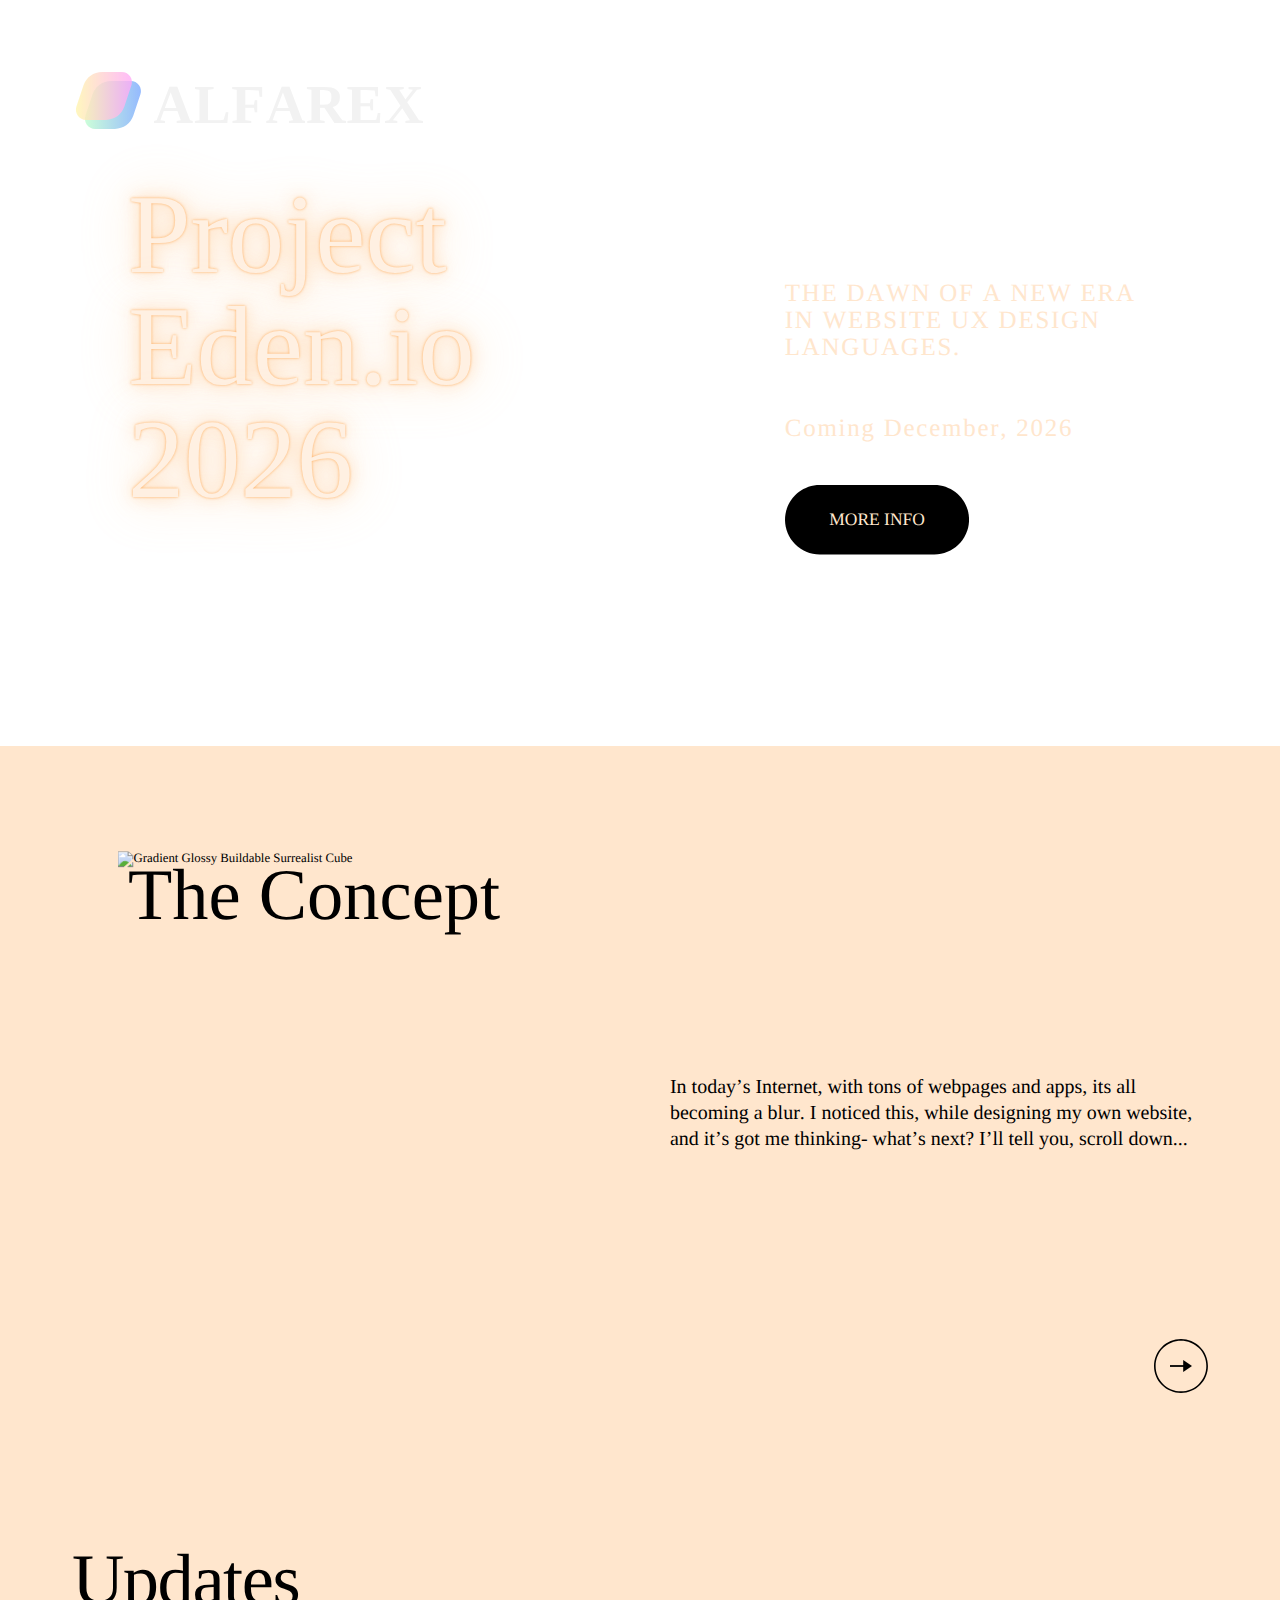
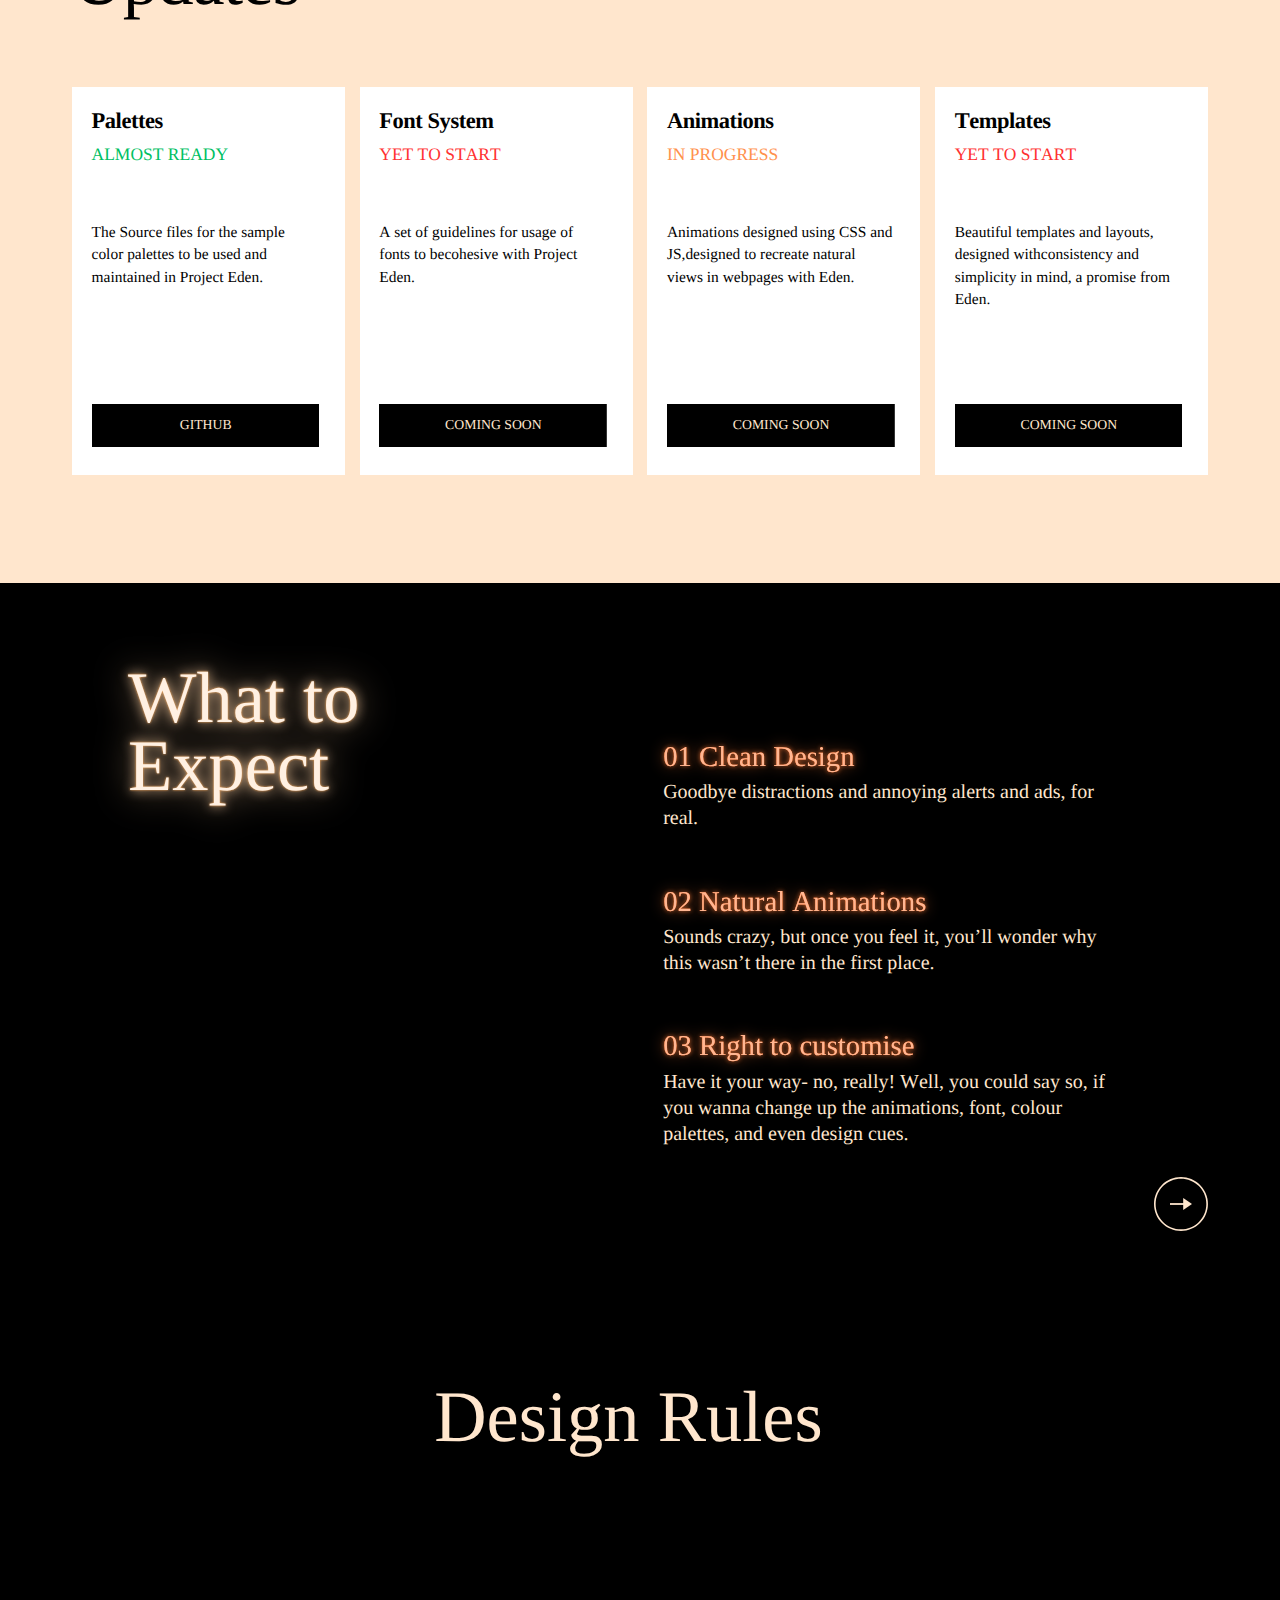
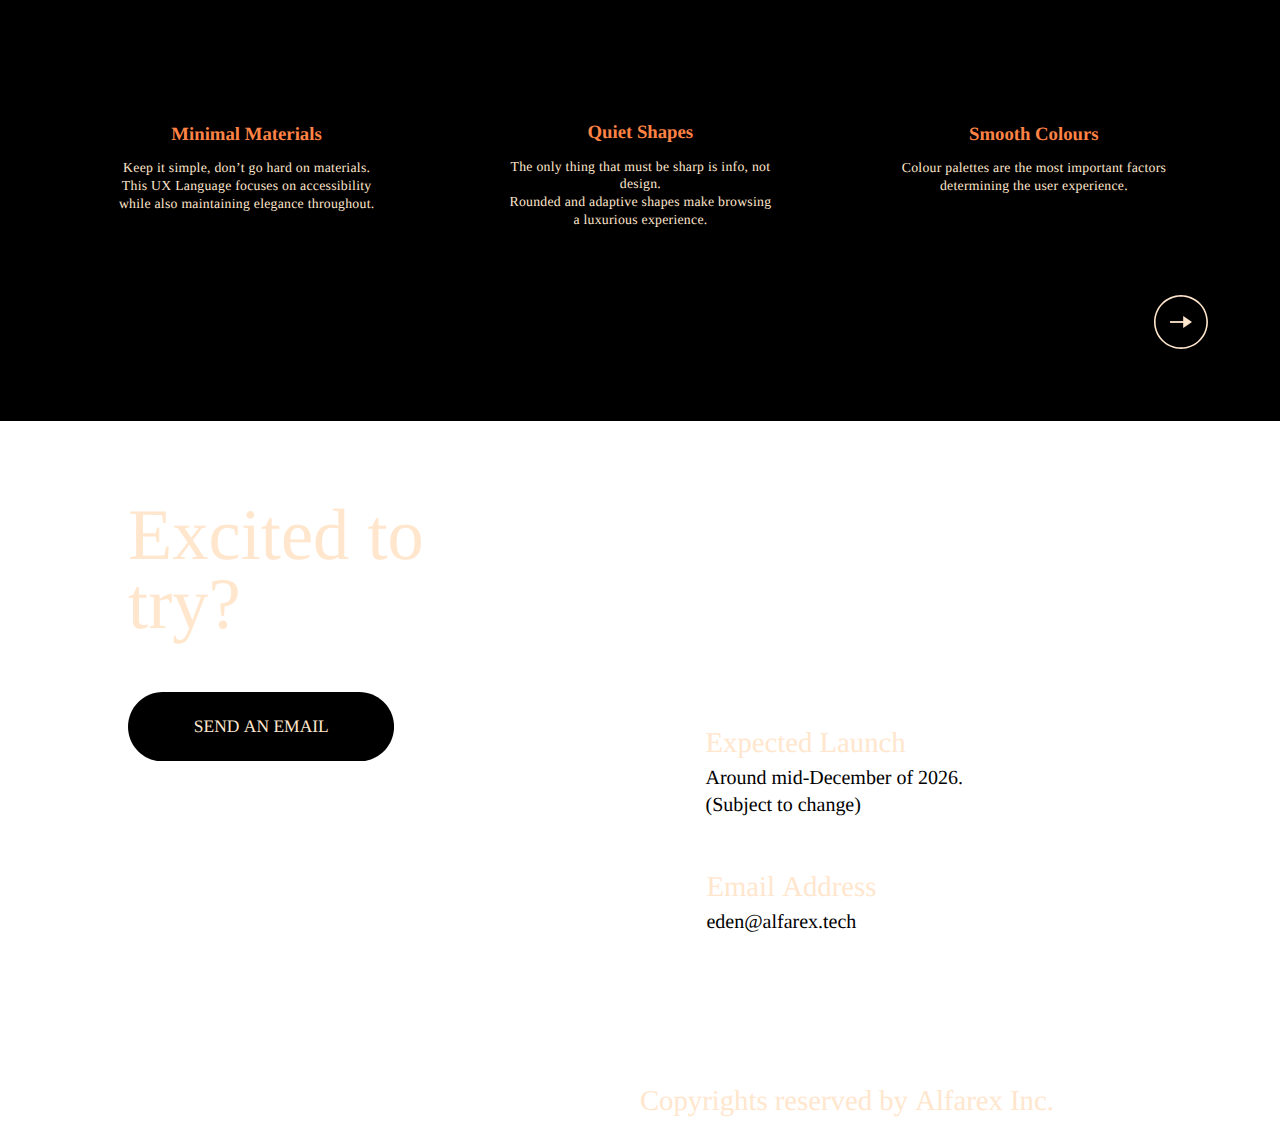
==== commit abd99244: "fixes." ====
--- a/index.html
+++ b/index.html
@@ -8129,7 +8129,7 @@
                     <span id="vq4HM6MvXkkCdt2J" style="color:rgb(255, 240, 226);">Eden.io</span></p>
                   <p id="SfxvseLz4cpUzibF"
                     style="color:#ffe6cd;font-family:YADW1-vpsoc-0;line-height:0.99950191em;filter:drop-shadow(0em 0em 0.01653128em rgba(255, 172, 90, 0.950000)) drop-shadow(0em 0em 0.08265639em rgba(255, 210, 164, 0.750000)) drop-shadow(0em 0em 0.24796916em rgba(255, 210, 164, 0.440000));transform:translateZ(0px);">
-                    <span id="BMZEGvEplyIe55SK" style="color:rgb(255, 240, 226);">2025</span><br></p>
+                    <span id="BMZEGvEplyIe55SK" style="color:rgb(255, 240, 226);">2026</span><br></p>
                 </div>
               </div>
             </div>
